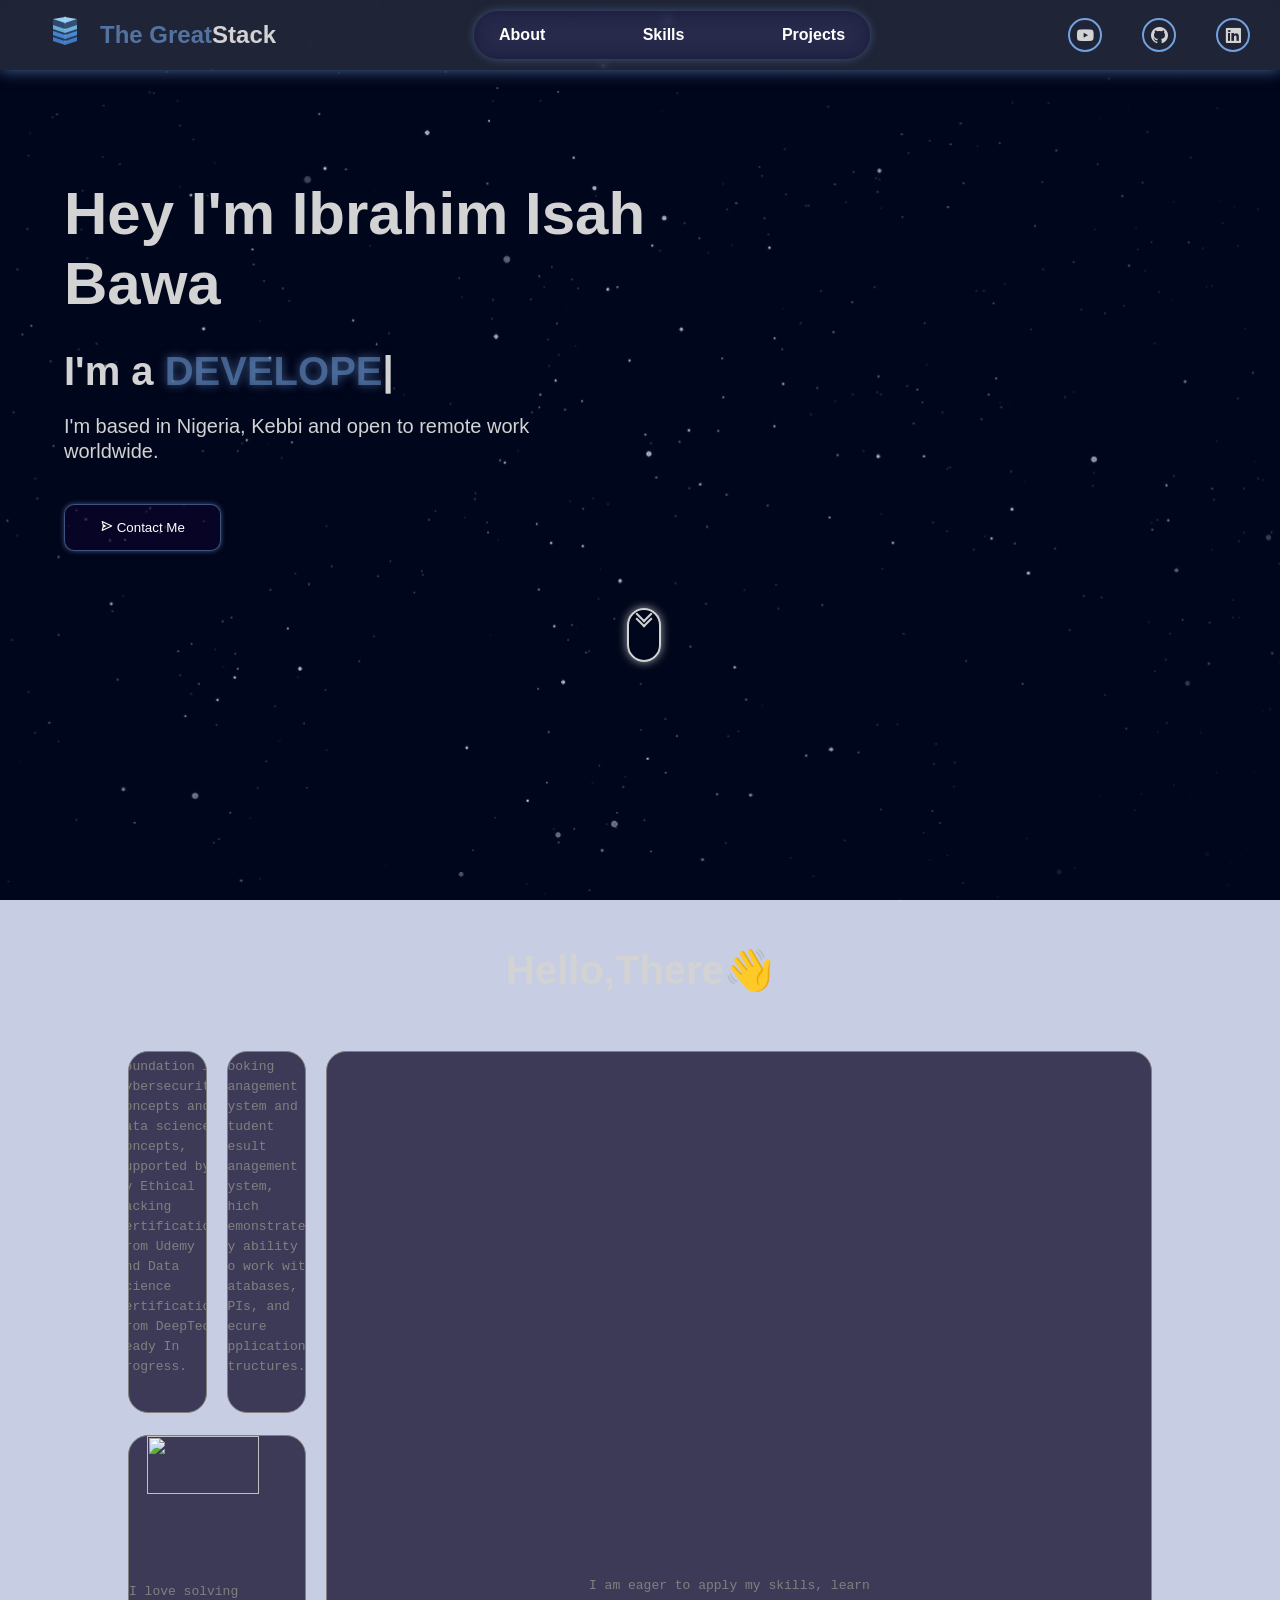
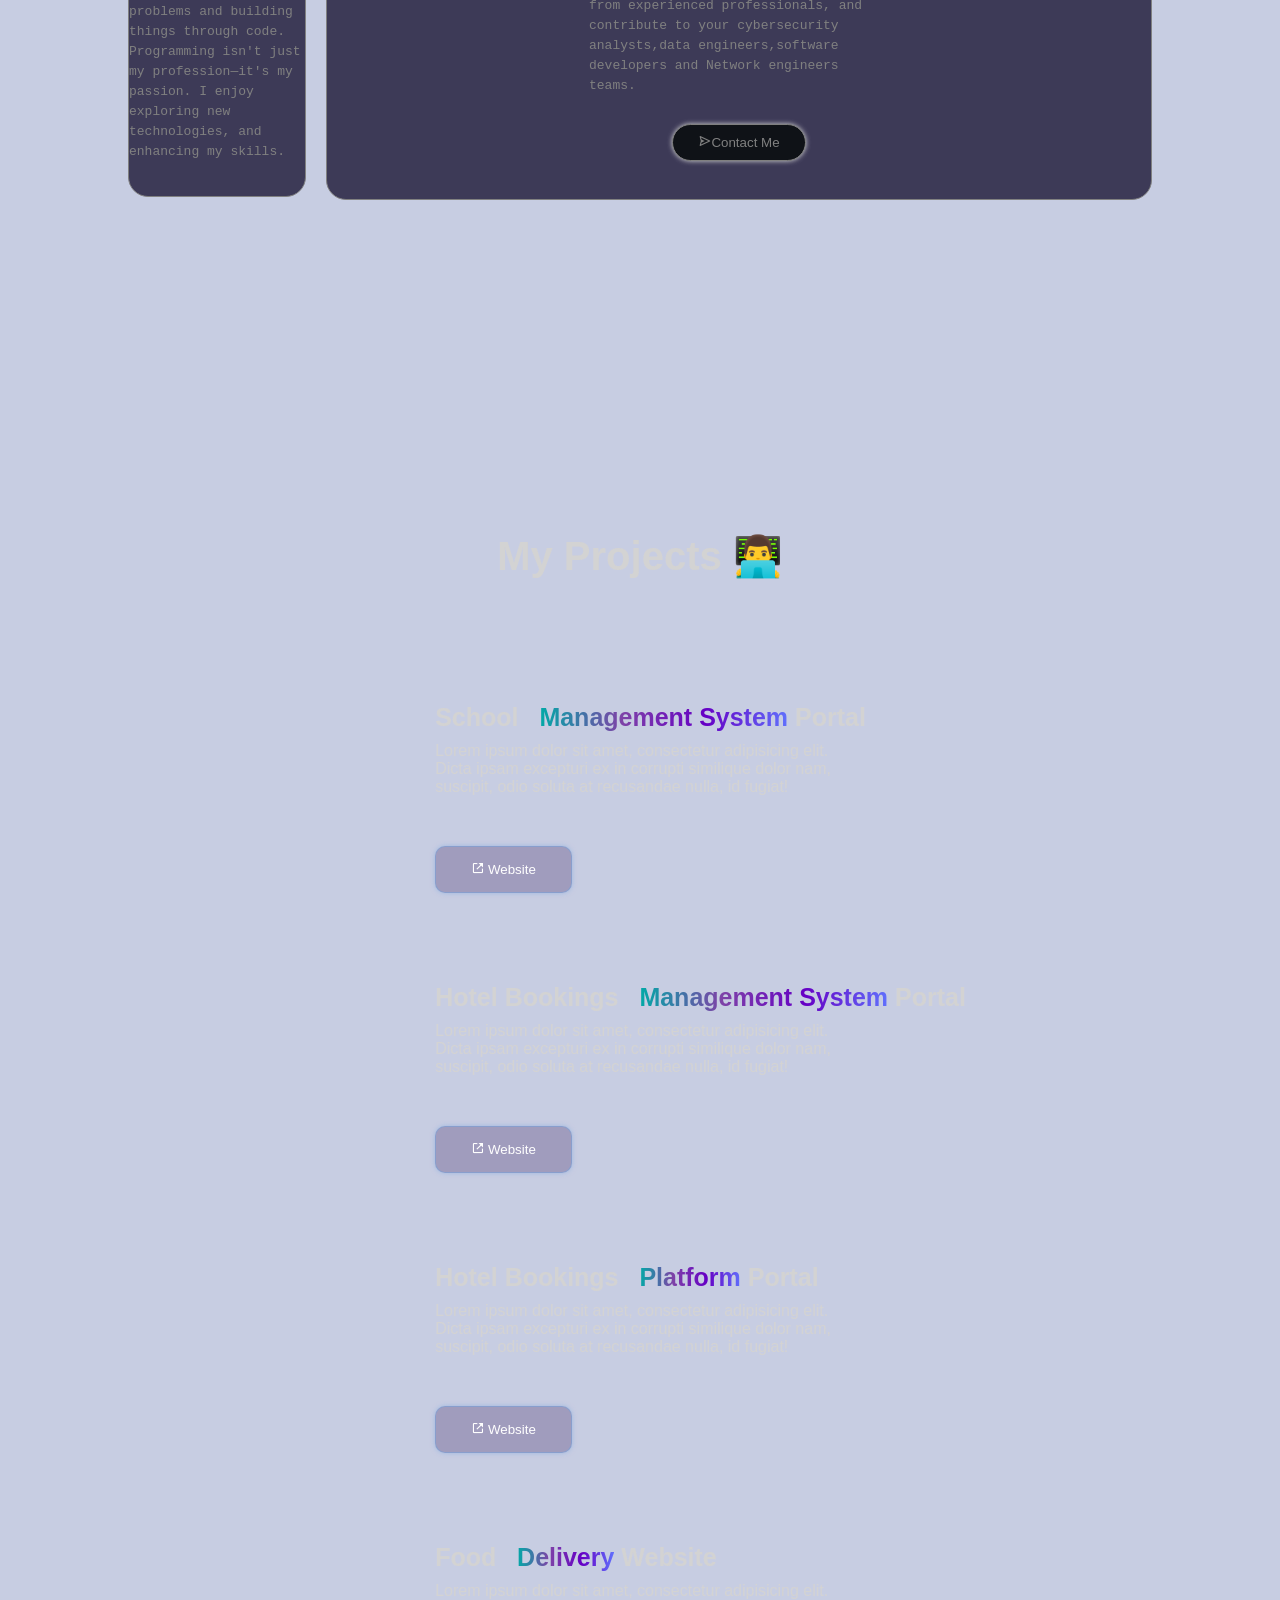
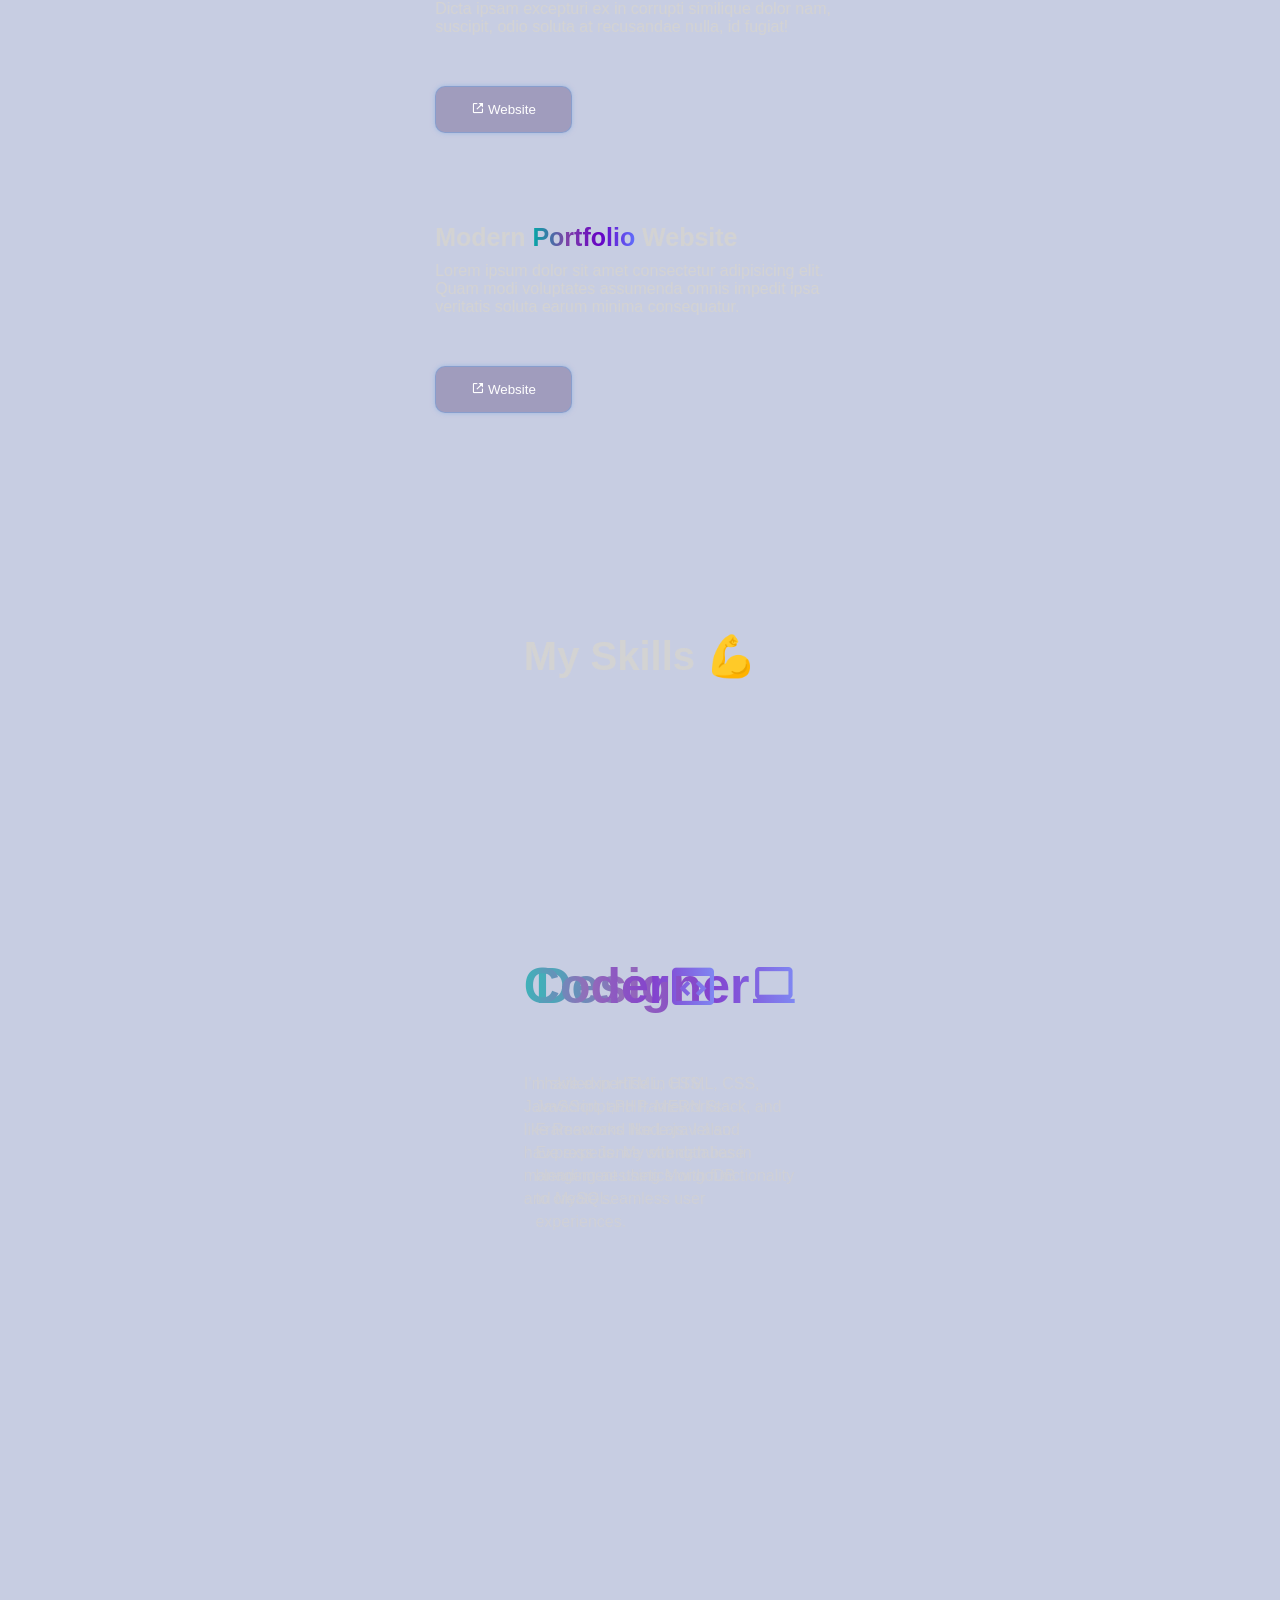
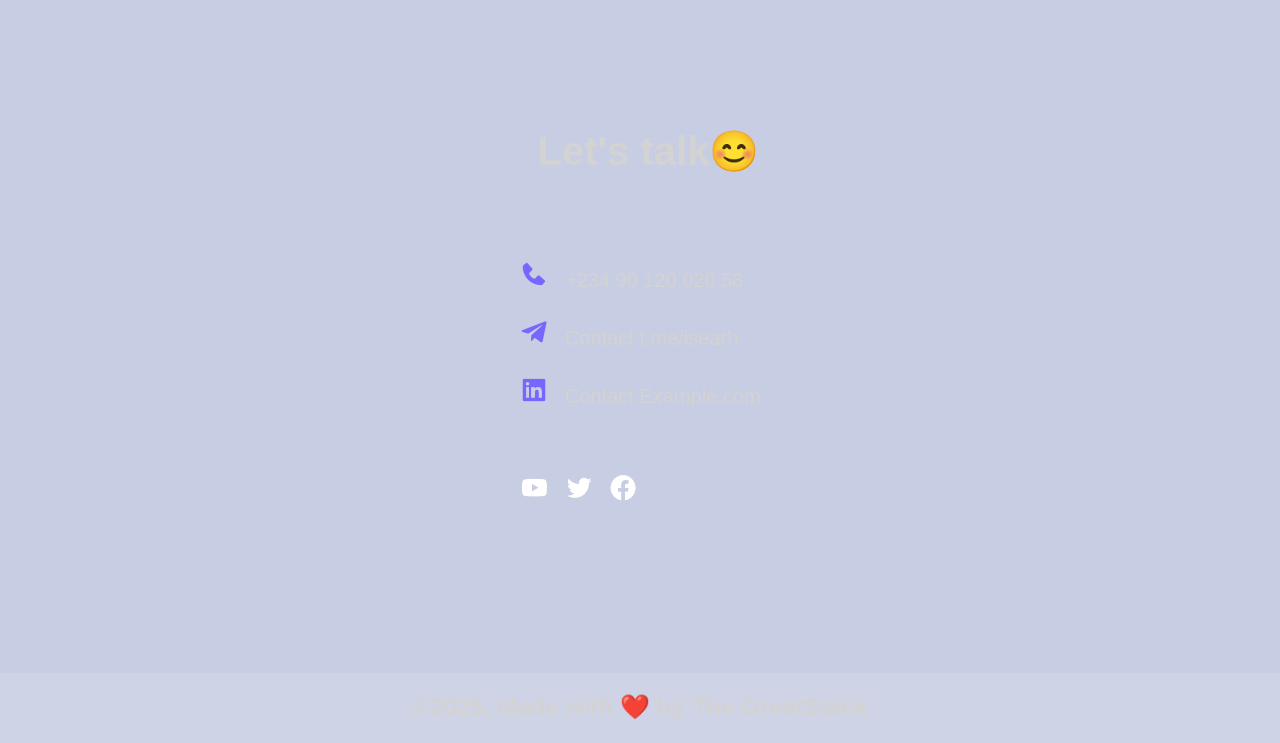
==== index.html @ 4056ad24 "latest 1" ====
<!DOCTYPE html>
<html lang="en">
  <head>
    <meta charset="UTF-8" />
    <meta name="viewport" content="width=device-width, initial-scale=1.0" />
    <link rel="icon" href="tech-stack-logo.svg" />
    <title>The Great Stack</title>
    <link rel="stylesheet" href="style.css" />
    <link
      href="https://unpkg.com/boxicons@2.1.4/css/boxicons.min.css"
      rel="stylesheet"
    />
    <link rel="stylesheet" href="https://unpkg.com/aos@next/dist/aos.css" />
  </head>
  <body>
    <div class="container">
      <img
        src="images/Screenshot 2025-11-25 235201.png"
        class="back-vid"
        alt=""
      />

      <header data-aos="fade-down" data-aos-duration="2000">
        <div class="left">
          <img src="tech-stack-logo.svg" alt="logo" />
          <h2><span style="color: #72a1dea2">The Great</span>Stack</h2>
        </div>

        <ul>
          <li><a href="#">About</a></li>
          <li><a href="#">Skills</a></li>
          <li><a href="#">Projects</a></li>
        </ul>

        <div class="box-icons">
          <p><i class="bx bxl-youtube"></i></p>
          <p><i class="bx bxl-github"></i></p>
          <p><i class="bx bxl-linkedin-square"></i></p>
        </div>

        <div class="menu-icon">
          <i class="bx bx-menu"></i>
        </div>
      </header>
      <div class="sidebar">
        <div class="close-icon">
          <i class="bx bx-x"></i>
        </div>

        <ul>
          <li><a href="#">Home</a></li>
          <li><a href="#">About</a></li>
          <li><a href="#">Skills</a></li>
          <li><a href="#">Projects</a></li>
        </ul>

        <div class="social-sidebar">
          <a><i class="bx bxl-youtube"></i></a>
          <a><i class="bx bxl-github"></i></a>
          <a><i class="bx bxl-linkedin-square"></i></a>
        </div>
      </div>

      <section class="hero">
        <div
          class="hero-info autoBlur"
          data-aos="fade-right"
          data-aos-duration="1000"
        >
          <h1
            data-aos="fade-right"
            data-aos-duration="1500"
            data-aos-delay="600"
          >
            Hey I'm <span>Ibrahim Isah Bawa</span>
          </h1>
          <div
            data-aos="fade-left"
            data-aos-duration="1500"
            data-aos-delay="800"
            class="typewriter"
          >
            I'm a <span class="typewriter-text"></span><label for="">|</label>
          </div>
          <p
            data-aos="flip-down"
            data-aos-duration="1500"
            data-aos-delay="1000"
          >
            I'm based in Nigeria, Kebbi and open to remote work worldwide.
          </p>
          <button onclick="whatsapp();">
            <i class="bx bx-send"></i> Contact Me
          </button>
        </div>

        <div class="scroll-down"></div>
      </section>

      <seaction class="info-section">
        <h1 class="section-title autoDisplay">Hello,There👋</h1>
        <div class="info-cards">
          <div class="card">
            <p>
              Am a 400-level Computer Science student at Federal University
              Birnin Kebbi.I have a solid foundation in cybersecurity concepts
              and Data science concepts, supported by my Ethical Hacking
              certification from Udemy and Data science certification from
              DeepTech Ready In progress.
            </p>
          </div>

          <div class="card">
            <p>
              I specialize in a variety of languages, frameworks, and tools that
              allow me to build robust and scalable applications such as a Hotel
              Booking Management System and a Student Result Management System,
              which demonstrate my ability to work with databases, APIs, and
              secure application structures.
            </p>
          </div>

          <div class="card">
            <p>
              I am eager to apply my skills, learn from experienced
              professionals, and contribute to your cybersecurity analysts,data
              engineers,software developers and Network engineers teams.
            </p>

            <video
              src="videos/hero-video.mp4"
              autoplay
              loop
              muted
              plays-inline
            ></video>

            <button><i class="bx bx-send"></i> Contact Me</button>
          </div>

          <div class="card">
            <p>
              I love solving problems and building things through code.
              Programming isn't just my profession—it's my passion. I enjoy
              exploring new technologies, and enhancing my skills.
            </p>

            <img src="images/grid4.png" alt="" />
          </div>
        </div>
      </seaction>

      <section class="my-project">
        <h1 class="section-title autoDisplay">My Projects 👨‍💻</h1>
        <div class="project-card">
          <div class="project-info fadein-left">
            <h1>
              School &nbsp;
              <span class="gradient">Management System</span> Portal
            </h1>
            <p>
              Lorem ipsum dolor sit amet, consectetur adipisicing elit. Dicta
              ipsam excepturi ex in corrupti similique dolor nam, suscipit, odio
              soluta at recusandae nulla, id fugiat!
            </p>
            <button>
              <i class="bx bx-link-external"></i
              ><a
                style="text-decoration: none; color: white"
                href="https://sarkimudiacademykamba.com.ng"
              >
                Website</a
              >
            </button>
          </div>
        </div>
        <div class="project-card">
          <div class="project-info fadein-left">
            <h1>
              Hotel Bookings &nbsp;
              <span class="gradient">Management System</span> Portal
            </h1>
            <p>
              Lorem ipsum dolor sit amet, consectetur adipisicing elit. Dicta
              ipsam excepturi ex in corrupti similique dolor nam, suscipit, odio
              soluta at recusandae nulla, id fugiat!
            </p>
            <button>
              <i class="bx bx-link-external"></i
              ><a
                style="text-decoration: none; color: white"
                href="https://itechue.github.io/hotel/"
              >
                Website</a
              >
            </button>
          </div>
        </div>
        <div class="project-card">
          <div class="project-info fadein-left">
            <h1>
              Hotel Bookings &nbsp;
              <span class="gradient">Platform</span> Portal
            </h1>
            <p>
              Lorem ipsum dolor sit amet, consectetur adipisicing elit. Dicta
              ipsam excepturi ex in corrupti similique dolor nam, suscipit, odio
              soluta at recusandae nulla, id fugiat!
            </p>
            <button>
              <i class="bx bx-link-external"></i
              ><a
                style="text-decoration: none; color: white"
                href="https://kambamotel.vercel.app"
              >
                Website</a
              >
            </button>
          </div>
        </div>
        <div class="project-card">
          <div class="project-info fadein-left">
            <h1>
              Food &nbsp;
              <span class="gradient">Delivery</span> Website
            </h1>
            <p>
              Lorem ipsum dolor sit amet, consectetur adipisicing elit. Dicta
              ipsam excepturi ex in corrupti similique dolor nam, suscipit, odio
              soluta at recusandae nulla, id fugiat!
            </p>
            <button><i class="bx bx-link-external"></i> Website</button>
          </div>
        </div>

        <div class="project-card">
          <div class="project-info fadein-left">
            <h1>Modern <span class="gradient">Portfolio</span> Website</h1>
            <p>
              Lorem ipsum dolor sit amet consectetur adipisicing elit. Quam modi
              voluptates assumenda omnis impedit ipsa veritatis soluta earum
              minima consequatur.
            </p>
            <button>
              <i class="bx bx-link-external"></i
              ><a
                style="text-decoration: none; color: white"
                href="https://thegreatstack.vercel.app"
              >
                Website</a
              >
            </button>
          </div>
        </div>
      </section>

      <section class="skills-section">
        <h1 class="section-title autoDisplay">My Skills 💪</h1>
        <div class="skills-box autoDisplay">
          <img class="skills-image" src="images/digital brain (2).png" alt="" />

          <div class="Designer">
            <h1 class="gradient">Designer <i class="bx bx-laptop"></i></h1>
            <p>
              I have expertise in HTML, CSS, JavaScript,PHP, MERN Stack, and
              Frameworks like Laravel and Express Js. My strength lies in
              blending aesthetics with functionality to create seamless user
              experiences.
            </p>
          </div>

          <div class="coder">
            <h1 class="gradient">Coder <i class="bx bx-code-block"></i></h1>
            <p>
              I’m skilled in HTML, CSS, JavaScript, and frameworks like React
              and Node.js. I also have experience with database management using
              MongoDB and MySQL.
            </p>
          </div>

          <div
            class="slider"
            reverse="true"
            style="--width: 100px; --height: 100px; --quantity: 9"
          >
            <div class="list">
              <div class="item" style="--position: 1">
                <img src="images/1.png" alt="" />
              </div>
              <div class="item" style="--position: 2">
                <img src="images/2.png" alt="" />
              </div>
              <div class="item" style="--position: 3">
                <img src="images/3.webp" alt="" />
              </div>
              <div class="item" style="--position: 4">
                <img src="images/4.webp" alt="" />
              </div>

              <div class="item" style="--position: 5">
                <img src="images/6.png" alt="" />
              </div>
              <div class="item" style="--position: 6">
                <img src="images/7.png" alt="" />
              </div>
              <div class="item" style="--position: 7">
                <img src="tech-stack-logo.svg" alt="" />
              </div>
            </div>
          </div>
        </div>
      </section>

      <section class="contact-section">
        <h1 class="section-title autoDisplay">Let's talk😊</h1>
        <div class="social-box autoBlur">
          <a href="#"><i class="bx bxs-phone"></i> +234 90 120 020 58</a>
          <a href="#"><i class="bx bxl-telegram"></i> Contact t.me/isearh</a>
          <a href="#"
            ><i class="bx bxl-linkedin-square"></i> Contact Example.com</a
          >
          <div class="social-icons">
            <a href="#"><i class="bx bxl-youtube"></i></a>
            <a href="#"><i class="bx bxl-twitter"></i></a>
            <a href="#"><i class="bx bxl-facebook-circle"></i></a>
          </div>
        </div>
      </section>

      <section class="footer">
        <h1>©️2025, Made with ❤️ by The GreatStack</h1>
      </section>
    </div>
    <script>
      function whatsapp() {
        var firstname = "";
        // var lastname = document.getElementById("lastname").value;
        // var email = document.getElementById("email").value;
        var subject = "";
        var message = "";
        // var firstname = document.getElementById("firstname").value;
        // var lastname = document.getElementById("lastname").value;
        // var email = document.getElementById("email").value;
        // var subject = document.getElementById("subject").value;
        // var message = document.getElementById("message").value;

        var url =
          "https://api.whatsapp.com/send?phone=2349012002058&text=My%20Name%20is:%20";

        url += encodeURIComponent(firstname + "\n");
        // url+=encodeURI('\n');
        // url += encodeURIComponent("Lastname:" + lastname + "\n");

        // url += encodeURIComponent("Email:" + email + "\n");

        url += encodeURIComponent("Subject:" + subject + "\n");

        url += encodeURIComponent("Message:" + message + "\n");

        window.open(url, "_blank");
      }
    </script>
    <script src="script.js"></script>
    <script src="app.js"></script>
    <script src="https://unpkg.com/aos@next/dist/aos.js"></script>
    <script>
      AOS.init();
    </script>
  </body>
</html>
---- style.css ----
body{
    margin: 0;
    padding: 0;
    font-family: Arial, Helvetica, sans-serif;
    color: lightgray;
}
.typewriter{
    font-size: clamp(1rem, 1rem + 5vw, 2.5rem);
    font-weight: 700;
    margin: 10px 0;
}
.image{
    width: 500px;
    height: 80vh;
    border-radius: 100%;
    overflow: hidden;
    box-shadow: 0 0 50px #72a1de81;
    z-index: -1;
    margin-top: 15px;
}
.image img{
    width: 100%;
    height: 100%;
}


.typewriter span{
    color: #72a1de81;
    text-shadow: 0 0  10px #72a1de81;
}
html{
    scroll-behavior: smooth;
}

.container{
    position: relative;
    width: 100%;
    height: 100%;
    display: flex;
    flex-direction: column;
    align-items: center;
    gap: 100px;
    background-color: #001f7c38;
}


.back-vid{
    position: fixed;
    right: 0;
    bottom: 0;
    z-index: -1;
    mix-blend-mode:overlay;
}


header{
    display: flex;
    position: absolute;
    top: 0;
    right: 0;
    left: 0;
    align-items: center;
    justify-content: space-between;
    padding: 0 30px;
    height: 70px;
    background-color: rgba(255, 255, 255, 0.121);
    backdrop-filter: blur(5px);
    box-shadow: 0 0 15px #72a1dea2;
    z-index: 9999;
}

.left{
    display: flex;
    align-items: center;
}

.left img{
    width: 40px;
    margin: 0 15px;
}


header ul{
    display: flex;
    justify-content: space-between;
    width: 30%;
    padding: 15px 15px;
    border-radius: 50px;
    background-color: rgba(0, 0, 69, 0.326);
    backdrop-filter: blur(10px);
    box-shadow: 0 0 10px #72a1de63;
}

header ul li{
    list-style: none;
}

header ul a{
    text-decoration: none;
    color: white;
    font-weight: 700;
    transition: 0.3s;
    margin: 0 10px;
}

header ul a:hover{
    text-shadow: 0 0 15px black;
}

.box-icons{
    display: flex;
    gap: 40px;
}

.box-icons p{
    display: flex;
    align-items: center;
    justify-content: center;
    font-size: 20px;
    width: 30px;
    height: 30px;
    border: 2px solid #72a1de;
    border-radius: 50%;
    cursor: pointer;
    transition: 0.5s;
}

.box-icons p:hover{
    background-color: #72a1de;
    color: black;
    box-shadow: 0 0 15px #72a1de;
}

.blackhole-box{
    position: absolute;
    top: 0;
    width: 100%;
    display: flex;
    justify-content: center;
    z-index: -1;
    mix-blend-mode: lighten;
  }
  


.hero{
    position: relative;
    display: flex;
    width: 100%;
    height: 80vh;
    align-items: center;
    justify-content: space-between;
}

.hero-info{
    position: absolute;
    left: 5%;
}

.hero-info .hero-info-title{
    color: #72a1de;
    padding: 8px 5px;
    border-radius: 50px;
    border: 1px solid #72a1de94;
    width: 240px;
    background-color: #2200493d;
    box-shadow: 0 0 5px #72a1de84;
}

.hero-info h1{
    font-size: 60px;
    max-width: 600px;
    font-weight: 700;
    line-height: 70px;
    margin-top: 10px;
    margin-bottom: 30px;
}

.hero-info p{
    max-width: 550px;
    line-height: 25px;
    margin-bottom: 40px;
    font-size: 20px;
}

.hero-info button{
    color: white;
    padding: 15px 35px;
    border-radius: 10px;
    border: 1px solid #72a1de81;
    background-color: #2200493d;
    box-shadow: 0 0 5px #72a1de81;
    cursor: pointer;
    transition: 0.3s;
}

.hero-info button:hover{
    box-shadow: 0 0 15px #72a1de81;
}

/* Gradient Animation */
.gradient{
    background: linear-gradient(to right,#00aaa7, #7e42a7, #6600c5, #6070fd,#2a46ff, #0099ff, #008ead);
    background-size: 200%;
    background-clip: text;
    -webkit-background-clip: text;
    -webkit-text-fill-color: transparent;
    animation: animate-gradient 2.5s linear infinite;
}
@keyframes animate-gradient {
    to{
        background-position: 200%;
    }
}

.skills-video-box{
    position: absolute;
    right: 3%;
}

.skills-video{
    height: 900px;
    mix-blend-mode:lighten;
}


.scroll-down {
    height: 50px;
    width: 30px;
    border: 2px solid lightgray;
    position: absolute;
    left: 49%;
    bottom: 8%;
    border-radius: 50px;
    cursor: pointer;
    box-shadow: 0 0 10px rgba(255, 255, 255, 0.626);
  }
  .scroll-down::before,
  .scroll-down::after {
    content: "";
    position: absolute;
    top: 20%;
    left: 50%;
    height: 10px;
    width: 10px;
    transform: translate(-50%, -100%) rotate(45deg);
    border: 2px solid lightgray;
    border-top: transparent;
    border-left: transparent;
    animation: scroll-down 2s ease-in-out infinite;
  }
  .scroll-down::before {
    top: 30%;
    animation-delay: 0.5s;
    /* animation: scroll-down 1s ease-in-out infinite; */
  }
  
  @keyframes scroll-down {
    0% {
      /* top:20%; */
      opacity: 0;
    }
    30% {
      opacity: 1;
    }
    60% {
      opacity: 1;
    }
    100% {
      top: 90%;
      opacity: 0;
    }
  }




.info-section{
    display: flex;
    align-items: center;
    flex-direction: column;
    width: 80%;
    margin-top: 100px;
}

.section-title{
    font-size: 40px;
    font-weight: 700;
}

.info-cards{
    display: grid;
    grid-template-columns: auto auto auto;
    gap: 20px;
    width: 100%;
    height: 100%;
    margin-top: 30px;
}

.card{
    display: flex;
    align-items:flex-start;
    justify-content: center;
    position: relative;
    width: auto;
    height: 40vh;
    overflow: hidden;
    border: 1px solid gray;
    background-color: #080020b7;
    border-radius: 20px;
    transition: 0.5s;
}

.card h1{
    position: absolute;
    margin: 0;
    bottom: 40%;
    left: 5%;
    font-size: 25px;
    z-index: 1;
    color: lightgray;
}

.card p{
    position: absolute;
    bottom: 6%;
    
    z-index: 1;
    font-family:monospace;
    max-width: 300px;
    color: gray;
    font-size: 13px;
    line-height: 20px;
}

.card img{
    width: 80%;
    height: 40%;
    object-fit: cover;
}

.card video{
    margin-top: 10%;
    width: 70%;
    height: 50%;
    object-fit: cover;
    mix-blend-mode: lighten;
}

.card button{
    position: absolute;
    bottom: 5%;
    display: flex;
    align-self: center;
    padding: 10px 25px;
    border: 1px solid gray;
    background-color: #0f1217;
    color: gray;
    border-radius: 20px;
    box-shadow: 0 0 5px lightgray;
    cursor: pointer;
    transition: 0.3s;
}

.card button:hover{
    box-shadow: 0 0 15px lightgray;
    opacity: 0.7;
}

.card:hover{
    box-shadow: 0 0 15px rgb(211, 211, 211);
}

.card:nth-child(3){
    grid-row: span 2;
    height: 83vh;
}

.card:nth-child(3) p{
    bottom: 12%;
}

.card:nth-child(3) h1{
    bottom: 21%;
}

.card:nth-child(4){
    grid-column: span 2;
}



.card:nth-child(4) p{
    max-width: 650px;
}

.card:nth-child(4) h1{
    bottom: 35%;
}



.my-project{
    display: flex;
    flex-direction: column;
    gap: 10%;
    align-items: center;
    position: relative;
    width: 80%;
    height: 100vh;
    margin-top: 200px;
    margin-bottom: 700px;
}

.project-card {
    display: flex;
    width: 100%;
    height: 40%;
    align-items: center;
    gap: 10%;
    justify-content: center;
}

.project-vidbox{
    display: flex;
    align-items: center;
    justify-content: center;
    width: 50%;
    mix-blend-mode:exclusion;
    position: relative;
    cursor: pointer;
    transition: 0.5s;
    min-width: 400px;

}

.project-vidbox video{
    object-fit: cover;
    width: 100%;
    box-shadow: 0 0 10px lightgray;
    border-radius: 20px;
    transition: 0.5s;
}

.project-card video:hover{
    box-shadow: 0 0 25px rgb(255, 255, 255);
}

.project-info{
    display: flex;
    flex-direction: column;
    align-items: start;
    justify-content: center;
    width: 50%;
    padding-left: 10%;
}

.project-info h1{
    width: 90%;
    font-size: 25px;
    font-weight: bold;
    text-wrap: nowrap;
    margin-top: 0;
    margin-bottom: 10px;
    max-width: 450px;
}

.project-info p{
    width: 90%;
    max-width: 400px;
    min-width: 300px;
    margin-bottom: 50px;
    margin-top: 0;
}

.project-info button{
    color: white;
    padding: 15px 35px;
    border-radius: 10px;
    border: 1px solid #72a1de81;
    background-color: #2200493d;
    box-shadow: 0 0 5px #72a1de81;
    cursor: pointer;
    transition: 0.3s;
}

.project-info button:hover{
    opacity: 0.8;
    box-shadow: 0 0 15px #72a1de81;
}

.project-vidbox .hover-sign{
    position: absolute;
    display: flex;
    align-items: center;
    justify-content: center;
    width: 30%;
    height: 100px;
}

.hover-sign::before,
.hover-sign::after {
    content: "👆";
    text-align: center;
    position: absolute;
    font-size: 50px;
    top: 20%;
    left: 40%;
    border-radius: 40px;
    animation: hover-animation 4s ease-in-out infinite;

}

.hover-sign.active{
    display: none;
}

@keyframes hover-animation {
  0% {
    /* top:20%; */
    box-shadow: 0 0 5px rgb(255, 255, 255);
    transform: translate(100%, 50%) rotate(30deg);
  }

  100% {
    box-shadow: 0 0 5px rgb(255, 255, 255);
    transform: translateX(80%, 80%) rotate(20deg);
  }
}




/* Skills section */
.skills-section{
    display: flex;
    flex-direction: column;
    align-items: center;
    position: relative;
}

.skills-box{
    width: 100%;
    height: 90vh;
    position: relative;
    display: flex;
    align-items: start;
    justify-content: center;
    mix-blend-mode:lighten;
    opacity: 0.7;
}

.skills-image{
    width: 70%;
    mix-blend-mode:difference;
}

.Designer{
    position: absolute;
    display: flex;
    flex-direction: column;
    align-items: start;
    top: 25%;
    left: 5%;
    max-width: 300px;
}

.Designer h1{
    font-size: 50px;
    display: flex;
    align-items: center;
}

.Designer p{
    line-height: 23px;
}


.coder{
    position: absolute;
    display: flex;
    flex-direction: column;
    align-items: start;
    top: 25%;
    right: 5%;
    max-width: 300px;
}

.coder h1{
    font-size: 50px;
    display: flex;
    align-items: center;
}

.coder p{
    line-height: 23px;
}



.coder-text{

    font-size: 50px;
}

/* SLIDER  */

.slider{
    position: absolute;
    bottom: 5%;
    right: 20%;
    width: 60%;
    height: var(--height);
    overflow: hidden;
    mask-image: linear-gradient(
        to right,
        transparent,
        #000 10% 90%,
        transparent
    );
    mix-blend-mode:difference;
    opacity: 0.7;
}
.slider .list{
    display: flex;
    width: 100%;
    min-width: calc(var(--width) * var(--quantity));
    position: relative;
}
.slider .list .item{
    width: var(--width);
    height: var(--height);
    position: absolute;
    left: 100%;
    animation: autoRun 10s linear infinite;
    transition: filter 0.5s;
    animation-delay: calc( (10s / var(--quantity)) * (var(--position) - 1) - 10s)!important;
}
.slider .list .item img{
    width: 100%;
}
@keyframes autoRun{
    from{
        left: 100%;
    }to{
        left: calc(var(--width) * -1);
    }
}
.slider:hover .item{
    animation-play-state: paused!important;
    filter: grayscale(1);
}
.slider .item:hover{
    filter: grayscale(0);
}


  /* CONTACT SECTION */
.contact-section{
    width: 80%;
    height: 80vh;
    display: flex;
    justify-content: center;
    gap: 10%;
    align-items: center;
    position: relative;
}

.contact-section h1{
    position: absolute;
    top: 10%;
    left: 40%;
}

.social-box {
    display: flex;
    flex-direction:column;
    gap: 25px;
}

.social-box a{
    color: lightgray;
    text-decoration: none;
    font-size: 20px;
    text-wrap: nowrap;
}

.social-box i{
    color: #7668ff;
    font-size: 30px;
    margin-right: 10px;
}

.social-icons a i{
    color: white;
    margin-top: 40px;
}

.contact-box p{
    max-width: 400px;
    margin-top: 30px;
    margin-bottom: 5px;
} 

.contact-box input{
    padding: 7.5px 30px;
    background-color: lightgray;
    width: 80%;
    height: 25px;
    border: none;
    outline : none;
    border-top-right-radius: 10px;
    border-bottom-right-radius: 10px;
}

.contact-box button{
    margin-top: 30px;
    color: white;
    padding: 15px 35px;
    border-radius: 10px;
    border: 1px solid #72a1de81;
    background-color: #2200493d;
    box-shadow: 0 0 5px #72a1de81;
    cursor: pointer;
    transition: 0.3s;
}

.contact-box button:hover{
    opacity: 0.8;
    box-shadow: 0 0 15px #72a1de81;
}

.footer{
    display: flex;
    justify-content: center;
    position: absolute;
    bottom: 0;
    right: 0;
    left: 0;
    height: 70px;
    background-color: rgba(255, 255, 255, 0.121);
    z-index: 999;
    padding: 0 3rem;
    gap: 6px;
}


/* BLUR EFFECT ANIMAION */

.autoBlur{
    animation: autoBlurAnimation linear both;
    animation-timeline: view();

}
@keyframes autoBlurAnimation{
    0%{
        filter: blur(40px);
    }
    35%,65%{
        filter: blur(0);
        opacity: 1;
    }
    100%{
        filter: blur(40px);
        opacity: 0;
    }
}


/* AUTO DISPLAY ANIMAION */
.autoDisplay{
    animation: autoDisplayAnimation both;
    animation-timeline: view();

}

@keyframes autoDisplayAnimation{
    from{
        filter: blur(10px);
        transform: translateY(-200px) scale(0);
    } 50%{
        opacity: 1;
        filter: blur(0px);
        transform: translateX(0) scale(1);
    }
}


/* FADEIN_LEFT */

.fadein-left{
    animation: fadeInLeftAnimation both;
    animation-timeline: view();
}

@keyframes fadeInLeftAnimation{
    0%{
        opacity: 0;
        transform: translateX(-500px) scale(0.2);
        filter: blur(10px);
    } 35%,65%{
        opacity: 1;
        transform: translateX(0) scale(1);
        filter: blur(0px);
    }100%{
        filter: blur(10px);
    }
}

/* Sidebar */

.menu-icon{
    font-size: 35px;
    cursor: pointer;
    display: none;
}

.menu-icon{
    z-index: 10000;
    position: relative;
}


.sidebar{
    position: fixed;
    right: 0;
    top: 0;
    bottom: 70%;
    width: 0%;
    background-color: #000000b8;
    z-index: 999;
    box-shadow: 0 0 25px rgba(255, 255, 255, 0.479);
    backdrop-filter: blur(10px);
    opacity: 0;
    border-bottom-left-radius: 100%;
    
}

.close-icon{
    font-size: 50px;
    color: lightgray;
    padding-left: 10px;
    cursor: pointer;
}

.sidebar ul{
    padding-left: 20px;
}

.sidebar ul li{
    list-style: none;
    margin-bottom: 30px;
}

.sidebar ul li a{
    text-decoration: none;
    color: lightgray;
    font-size: 30px;
    font-weight: 900;
    text-shadow:0 0 15px #4c4c4c;
}

.social-sidebar{
    padding-left: 20px;
    margin-top: 60px;
    text-wrap: nowrap;
}

.social-sidebar a{
    font-size: 35px;
    padding: 5px 5px;
    cursor: pointer;
    transition: 0.5s;
}

/* Sidebar Open ANimation */
.sidebar.open-sidebar{
    animation: openSideBarAnimation 1.5s forwards;
}

@keyframes openSideBarAnimation {
    to{
        width: 80%;
        opacity: 1;
        bottom: 0;
        border-radius: 0;
    }
}

/* Sidebar close ANimation */

.sidebar.close-sidebar{
    animation: closeSideBarAnimation 1.5s forwards;
}

@keyframes closeSideBarAnimation {
    from{
        width: 80%;
        opacity: 1;
        bottom: 0;
        border-radius: 0;
    }
    to{
        width: 0;
        opacity: 0;
        bottom: 70%;
        border-bottom-left-radius: 50%;
    }
}






@media (max-aspect-ratio: 16/9){
    .back-vid{
        width: auto;
        height: 100%;
    }
}

@media (min-aspect-ratio: 16/9){
    .back-vid{
        width: 100%;
        height: auto;
    }
}


@media screen and (max-width: 1200px){
   

    .hero-info h1{
        
        font-size: 40px;
        max-width: 400px;
        line-height: 40px;
    }

    .hero-info P{
        max-width: 300px;
    }

    .skills-video-box{
        right: 0%;
    }

    .skills-video-box video{
        height: 500px;
    }

    .info-cards{
        grid-template-columns: auto;
    }

    .card:nth-child(3){
        grid-column: span 2;
        height: 70vh;
    }

    .info-cards .card h1{
        font-size: 20px;
    }

    .info-cards .card:nth-child(3) h1{
        bottom: 25%;
    }

    .card video{
        height: 60%;

        margin-top: 5%;
    }

    .my-project{
        margin-bottom: 200px;
        scale: 0.8;
    }

    .contact-section .section-title {
        left: 30%;
    }
}

@media screen and (max-width: 700px){
    header {
        position: fixed;
        height: 50px;
    }

    header ul{
        display: none;
    }

    header .box-icons{
        display: none;
    }

    .menu-icon{
        display: inline;
    }

   

    .autoBlur{
        animation: none;
    }
    
    .hero{
        flex-direction: column;
        top:0;
        bottom: 0;
        left: 0;
        right:0;
        
    }
    .hero-info{
        bottom: 5%;
    }

    .scroll-down{
        bottom: 5%;
    }

    .hero .skills-video-box{
        position: static;
        height: 200px;
        margin-top: 50px;
        width: 100%;
        display: flex;
        justify-content: center;
        z-index: 0;
    }



    .info-cards{
        grid-template-columns: auto;
    }

    .card:nth-child(3){
        grid-column: span 2;
        height: 70vh;
    }

    .card video{
        width: 100%;
    }
    
    .container{
        height: 100%;
    }

    .project-vidbox video{
        width: 250px;
        margin-left: -100px;
    }

    .project-info{
        overflow: hidden;
        padding-left: 0;
        margin-left: -50px;
    }

    .project-info h1{
        font-size: 20px;
        max-width: 200px;
        text-wrap: wrap;
    }

    .project-info p{
        font-size: 10px;
        text-wrap: wrap;
        max-width: 200px;
        min-width: 0;
    }

    .project-info button{
        padding: 5px 10px;
    }

    .my-project{
        margin-bottom: 600px;
    }

    .project-card{
        flex-direction: column;
        margin-left: 25%;
        gap: 30px;
    }
    
    /* .project-vidbox{
        min-width: 200px;
    } */

    .project-info{
        width: 85%;
    }

    .project-info h1{
        text-wrap: nowrap;
    }

    .project-info p{
        max-width: 300px;
    }

    .Designer{
        top: 15%;
        left: 18%;
    }

    .Designer h1{
        margin-bottom: 0;
        margin-top: 70px;
    }

    .coder{
        top: 50%;
        left: 18%;
    }

    .coder h1{
        margin-bottom: 0;
    }

    .slider .list .item img{
        width: 70%;
    }

    .contact-section{
        flex-direction: column;
        margin-top: 50px;
        margin-bottom: 10px;
    }

    .footer{
        font-size: 10px;
    }

    .social-box{
        margin-left: -90px;
    }
}


@media screen and (max-width: 980px) {

   
    .image{
        width: 70%;
        height: 60%;
    }

    .blackhole-box {
        overflow: hidden;
    }

    .blackhole-box video {
        width: 140%;
        margin-top: -27%;

    }

    .left {
        scale: 0.9;
        margin-left: -30px;
    }

    .left h2 {
        font-size: 20px;
    }

    .hero {
        scale: 0.9;
    }

    .hero-info{
        bottom: 15%;
    }

    .hero-info h1{
        font-size: 35px;
    }

    .scroll-down{
        bottom: 15%;
        left: 60%;
    }

    .section-title {
        font-size: 25px;
    }

    .info-cards{
        display: flex;
        flex-direction: column;
    }

    .card {
        min-height: 20rem;
    }

    .card h1{
        bottom: 30%;
        font-size: 5px;
    }

    .project-card {
        height: 50%;
    }

    .project-info p{
        margin-bottom: 15px;
    }

    .project-info{
        margin-left: -80px;
    }

    .skills-box{
        height: 120vh;
        margin-right: 30px;
    }

    .slider{
        bottom: 0%;
    }

    .contact-section{
        scale: 0.9;
        height: 120vh;
    }

    .contact-section .section-title {
        top: 30px;
        left: 25%;
    }

    .footer{
        padding: 15px;
    }

    .footer h1{
        display: flex;
        font-size: small;
    }

    .footer .box-icons{
        gap: 10px;
    }


}
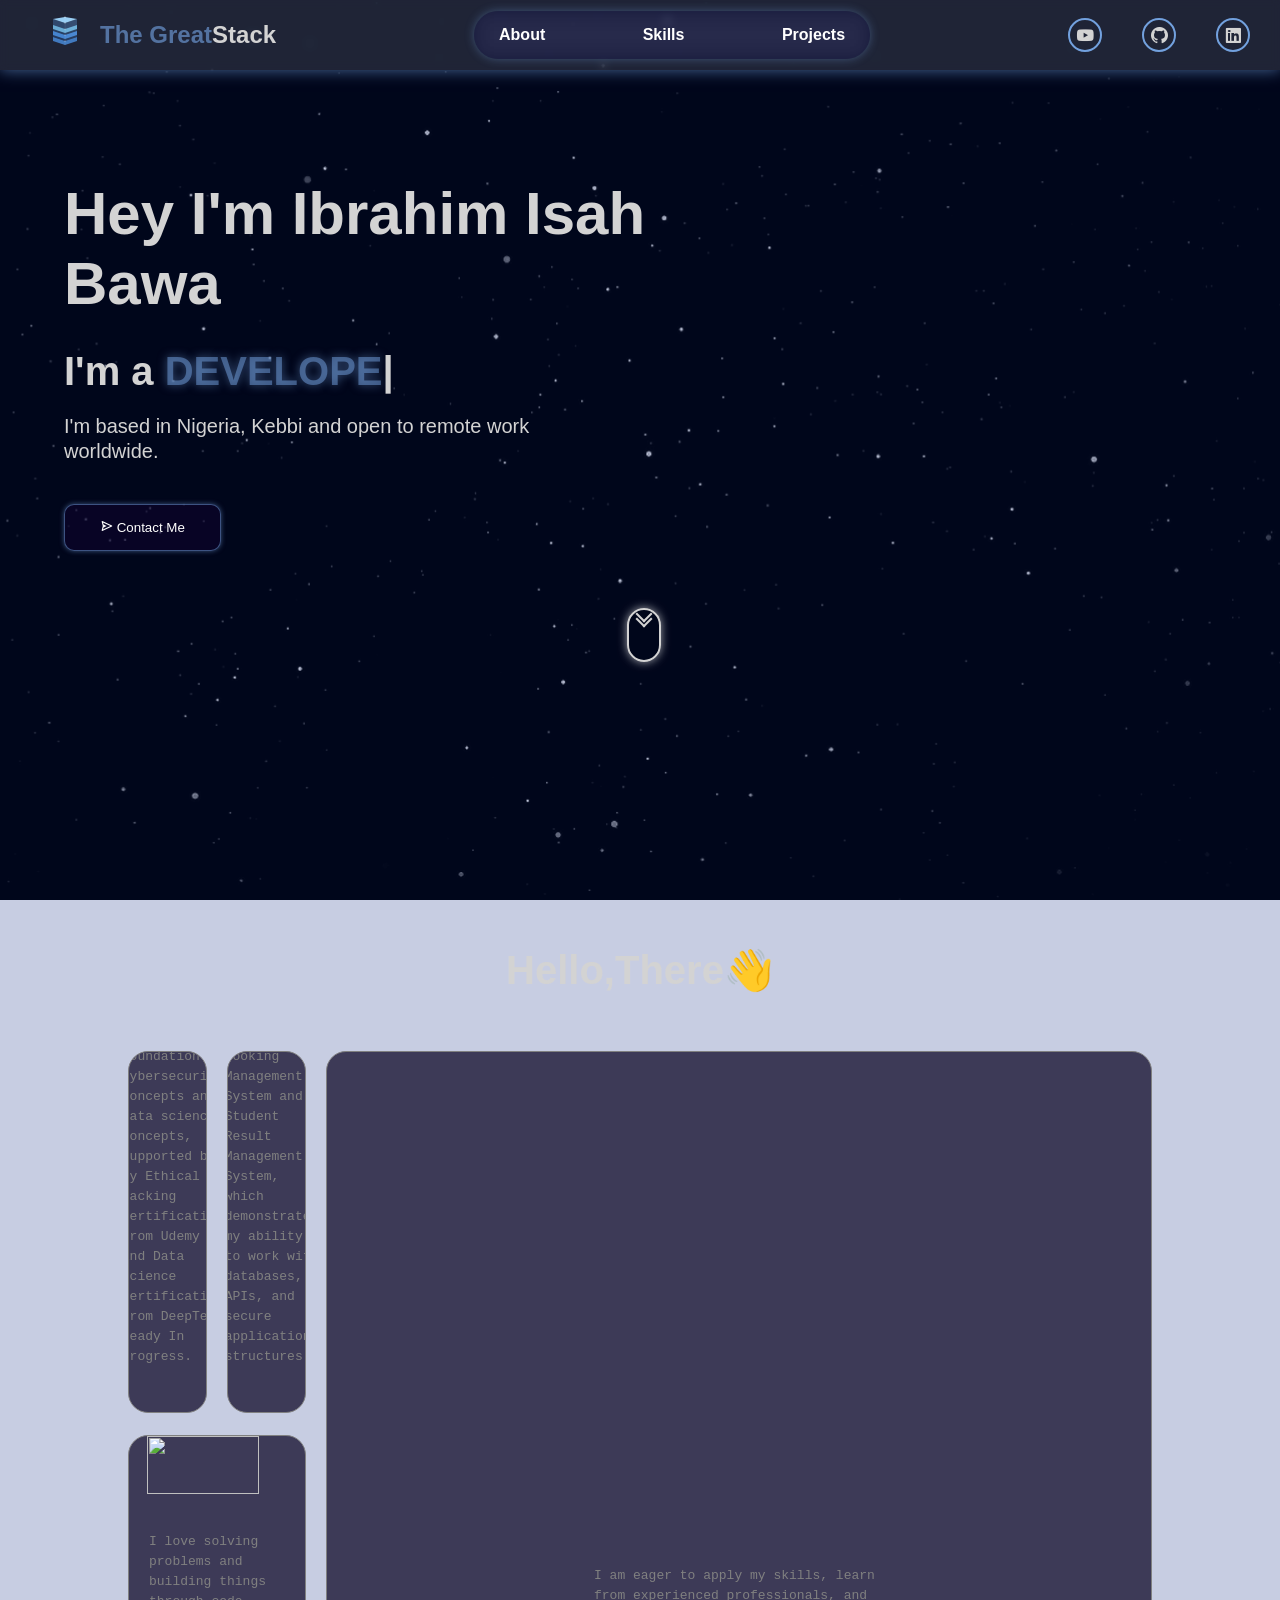
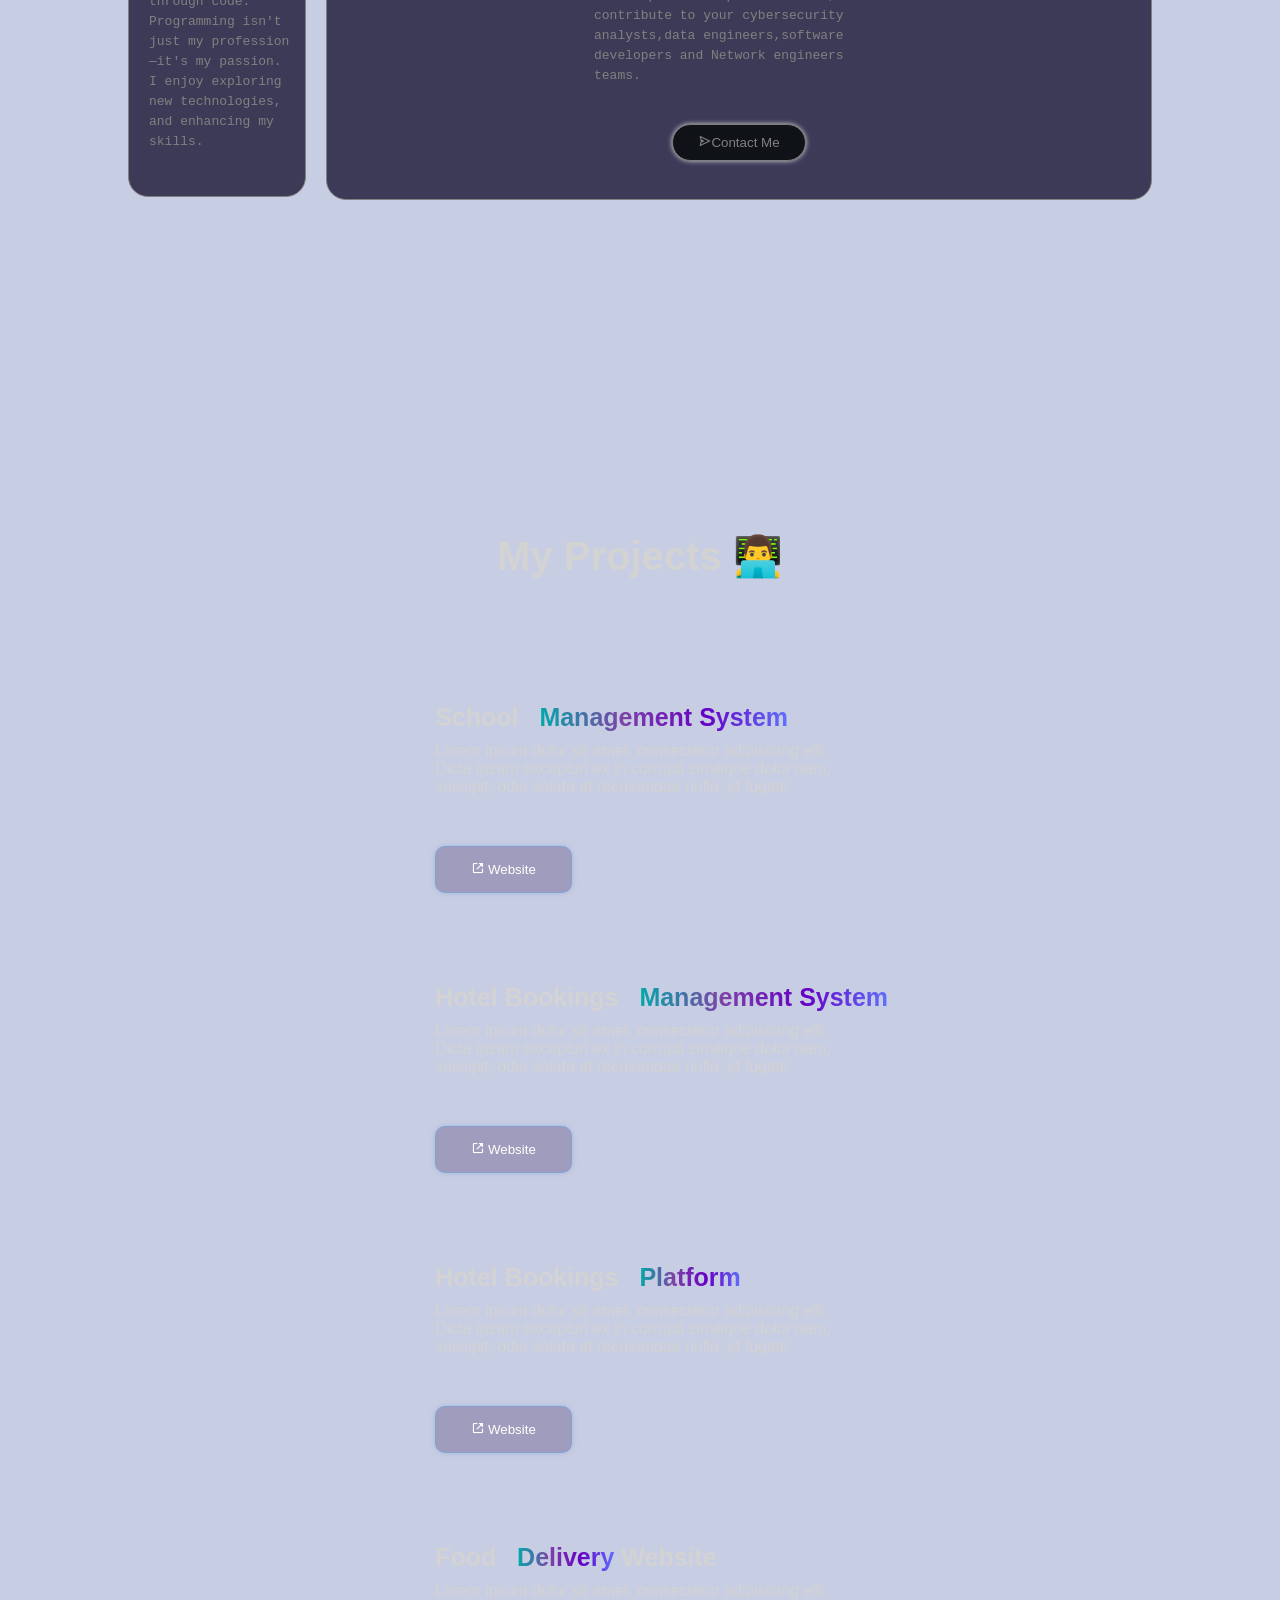
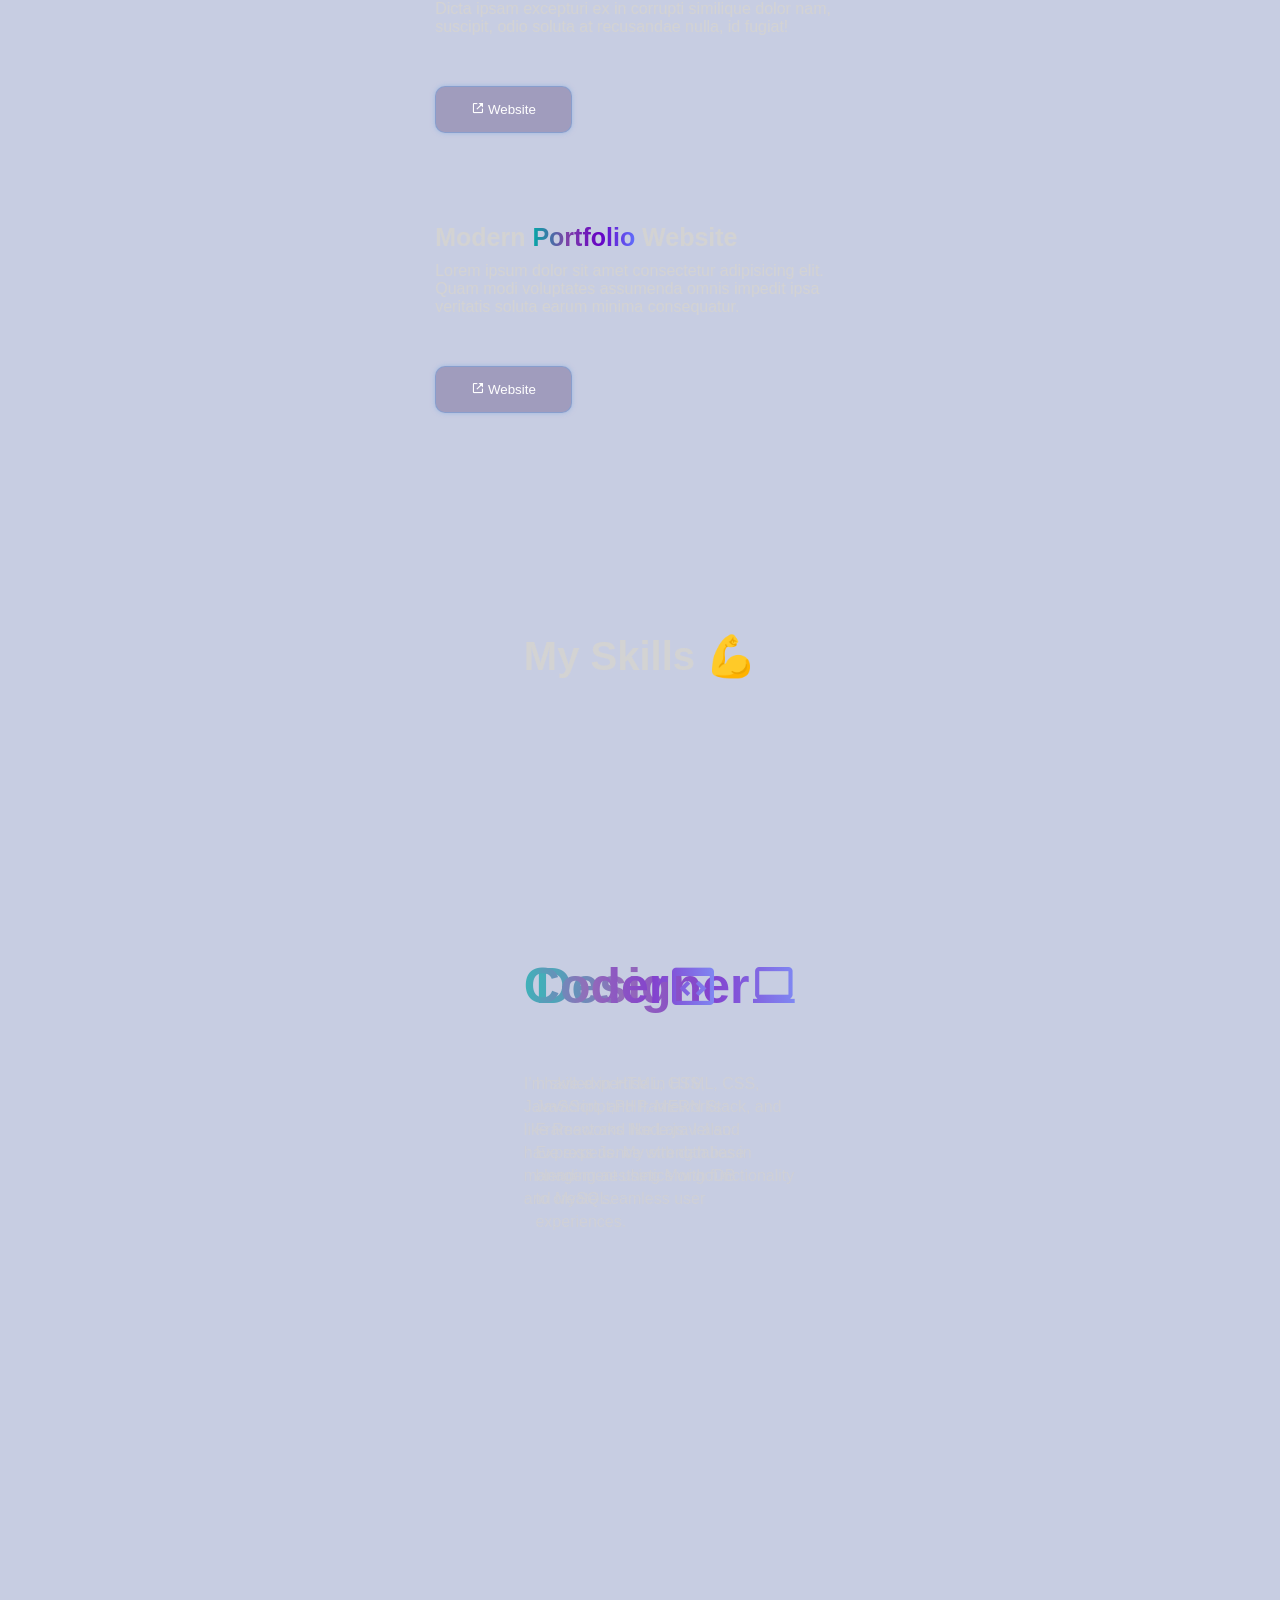
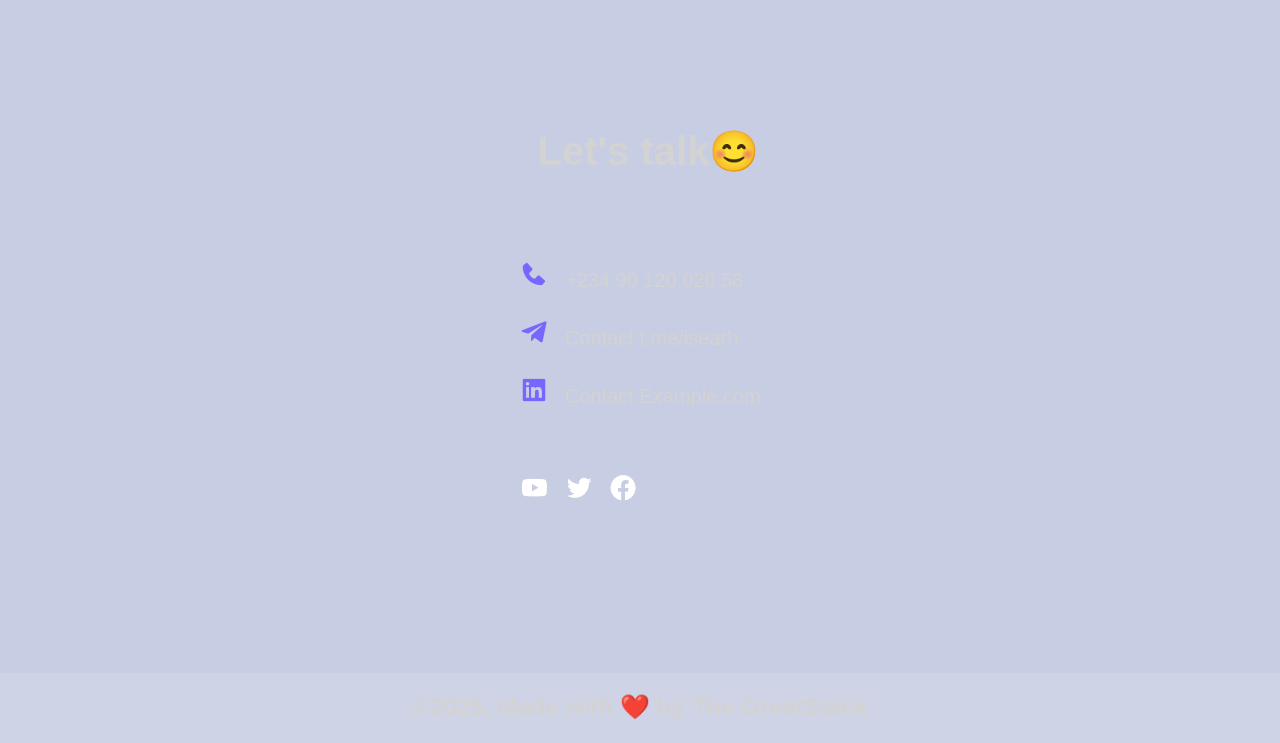
==== commit 2a9147aa: "latest21" ====
--- a/index.html
+++ b/index.html
@@ -135,7 +135,9 @@
               plays-inline
             ></video>
 
-            <button><i class="bx bx-send"></i> Contact Me</button>
+            <button onclick="whatsapp()">
+              <i class="bx bx-send"></i> Contact Me
+            </button>
           </div>
 
           <div class="card">
@@ -156,7 +158,7 @@
           <div class="project-info fadein-left">
             <h1>
               School &nbsp;
-              <span class="gradient">Management System</span> Portal
+              <span class="gradient">Management System</span>
             </h1>
             <p>
               Lorem ipsum dolor sit amet, consectetur adipisicing elit. Dicta
@@ -178,7 +180,7 @@
           <div class="project-info fadein-left">
             <h1>
               Hotel Bookings &nbsp;
-              <span class="gradient">Management System</span> Portal
+              <span class="gradient">Management System</span>
             </h1>
             <p>
               Lorem ipsum dolor sit amet, consectetur adipisicing elit. Dicta
@@ -200,7 +202,7 @@
           <div class="project-info fadein-left">
             <h1>
               Hotel Bookings &nbsp;
-              <span class="gradient">Platform</span> Portal
+              <span class="gradient">Platform</span>
             </h1>
             <p>
               Lorem ipsum dolor sit amet, consectetur adipisicing elit. Dicta
--- a/style.css
+++ b/style.css
@@ -324,7 +324,8 @@
 .card p{
     position: absolute;
     bottom: 6%;
-    
+    padding: 10px;
+    margin-left: 10px;
     z-index: 1;
     font-family:monospace;
     max-width: 300px;
@@ -1200,6 +1201,7 @@
 
     .card {
         min-height: 20rem;
+        padding: 10px;
     }
 
     .card h1{
@@ -1229,6 +1231,8 @@
     }
 
     .contact-section{
+        display: flex;
+        align-self: center;
         scale: 0.9;
         height: 120vh;
     }
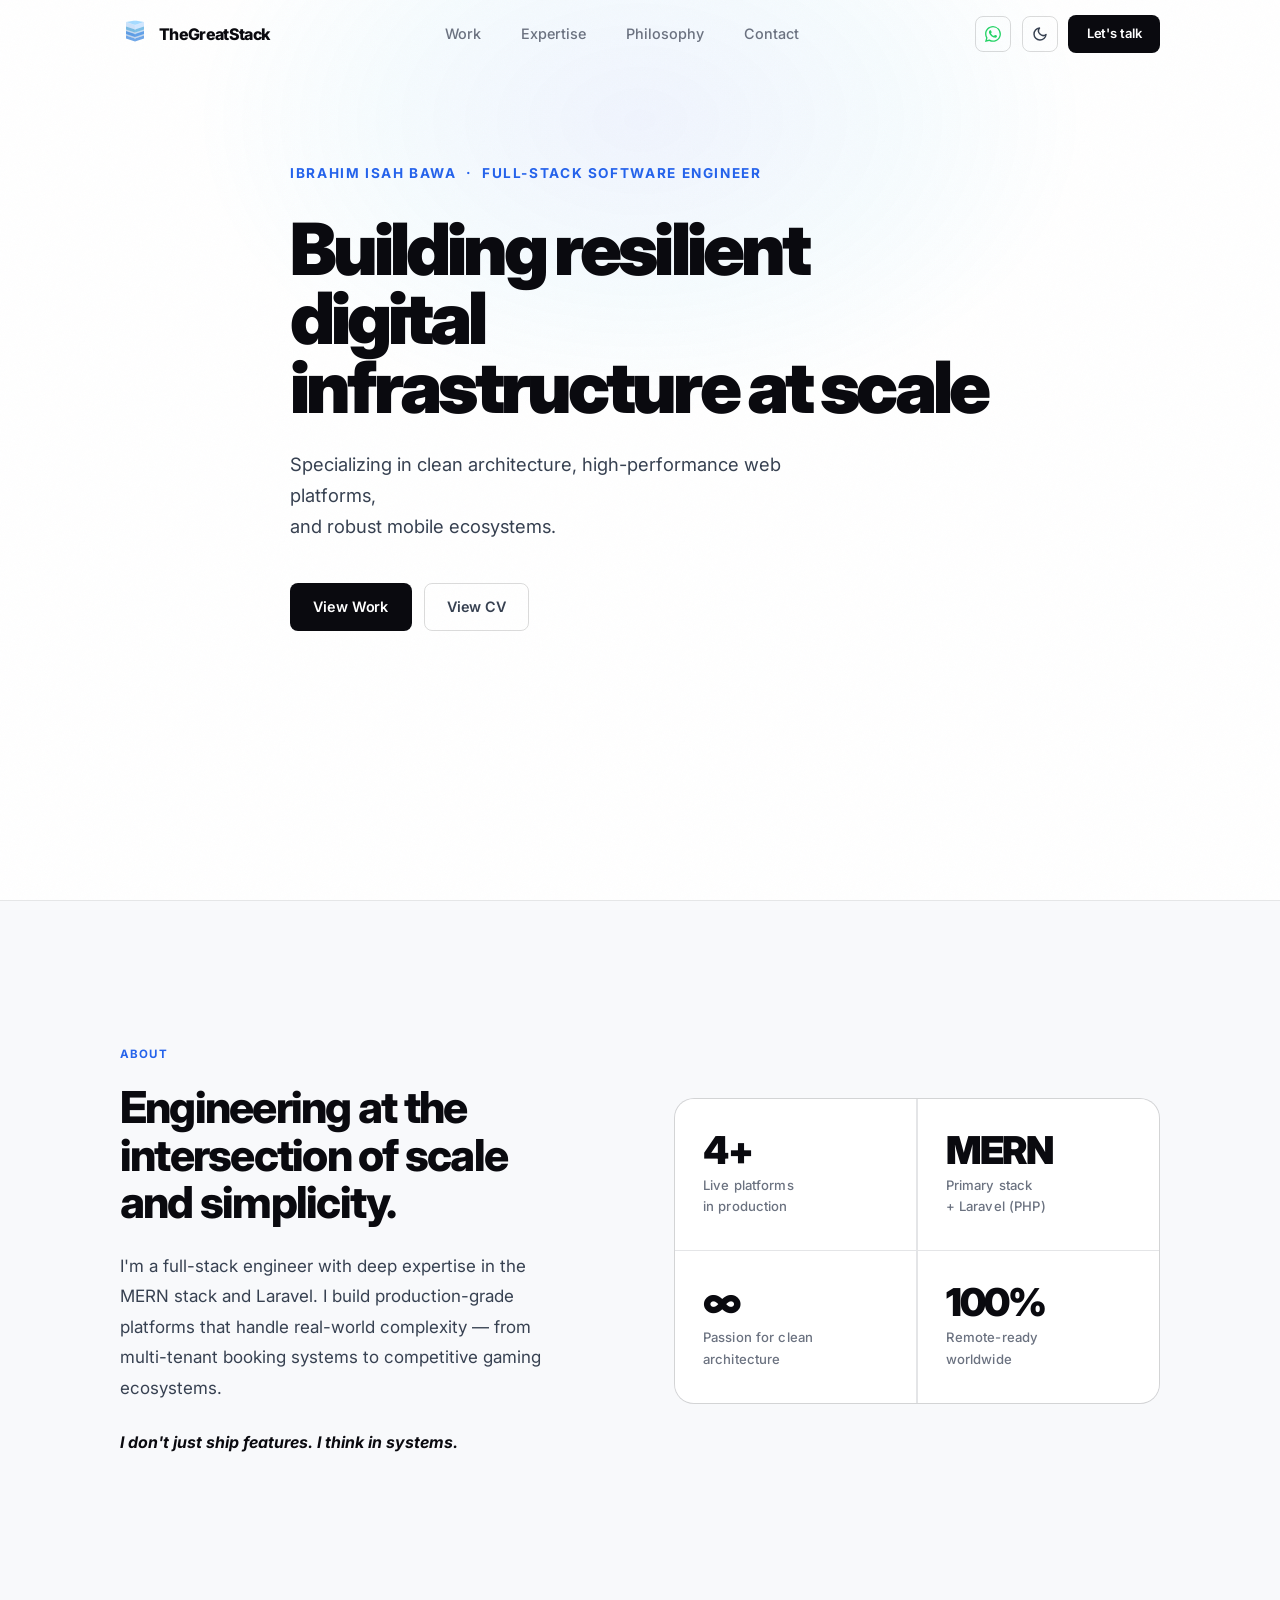
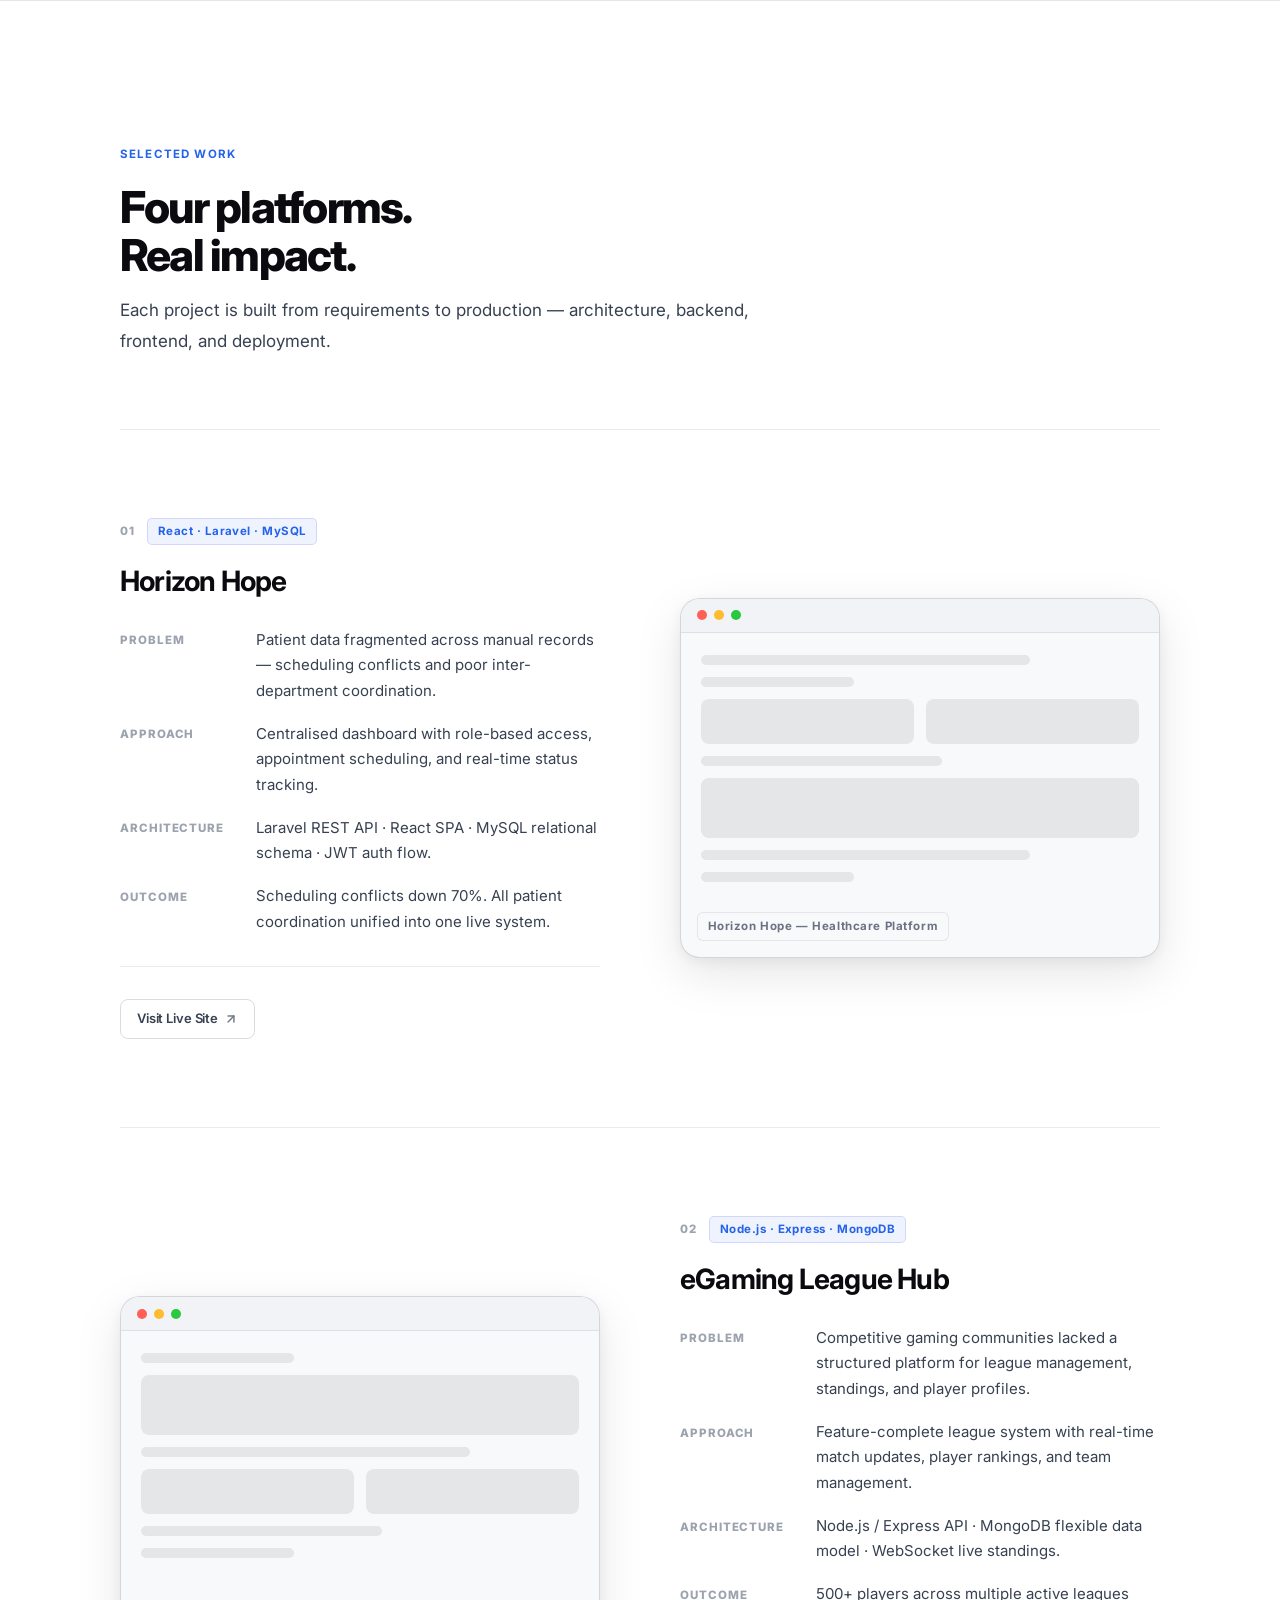
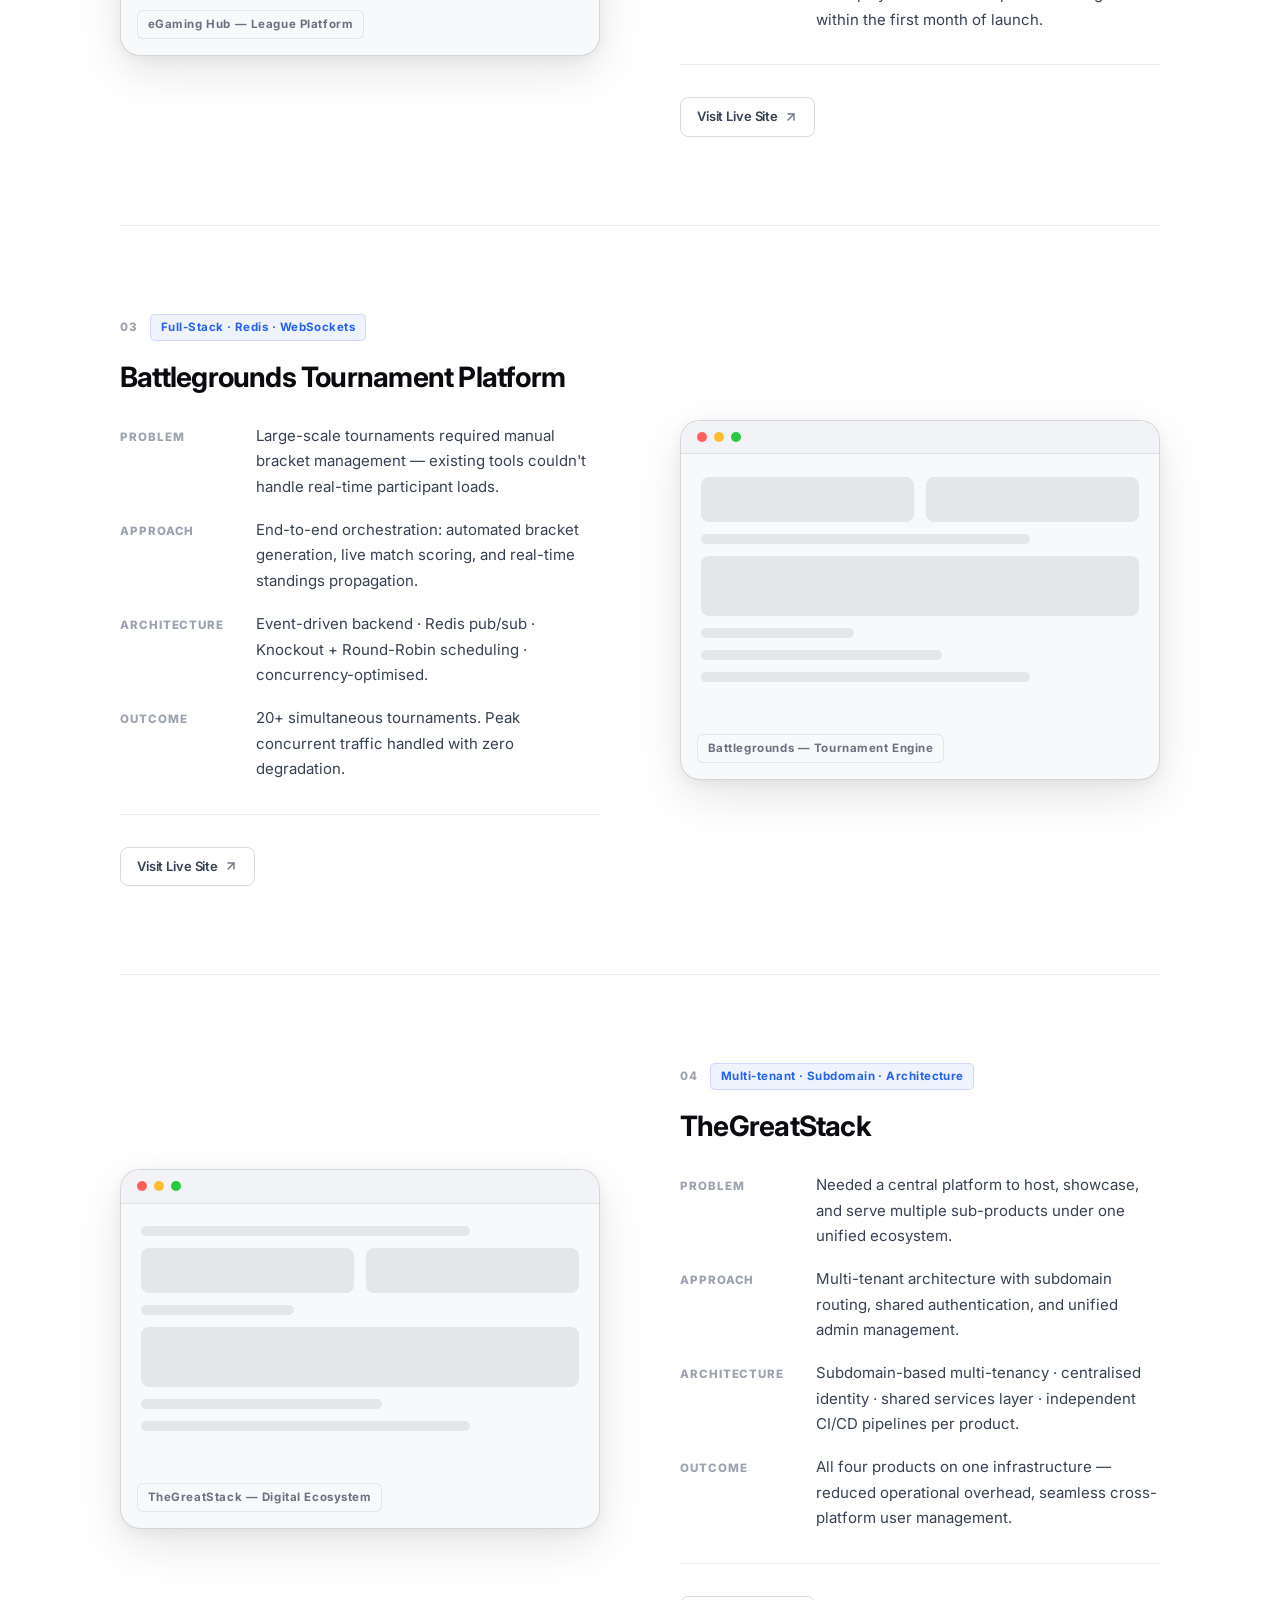
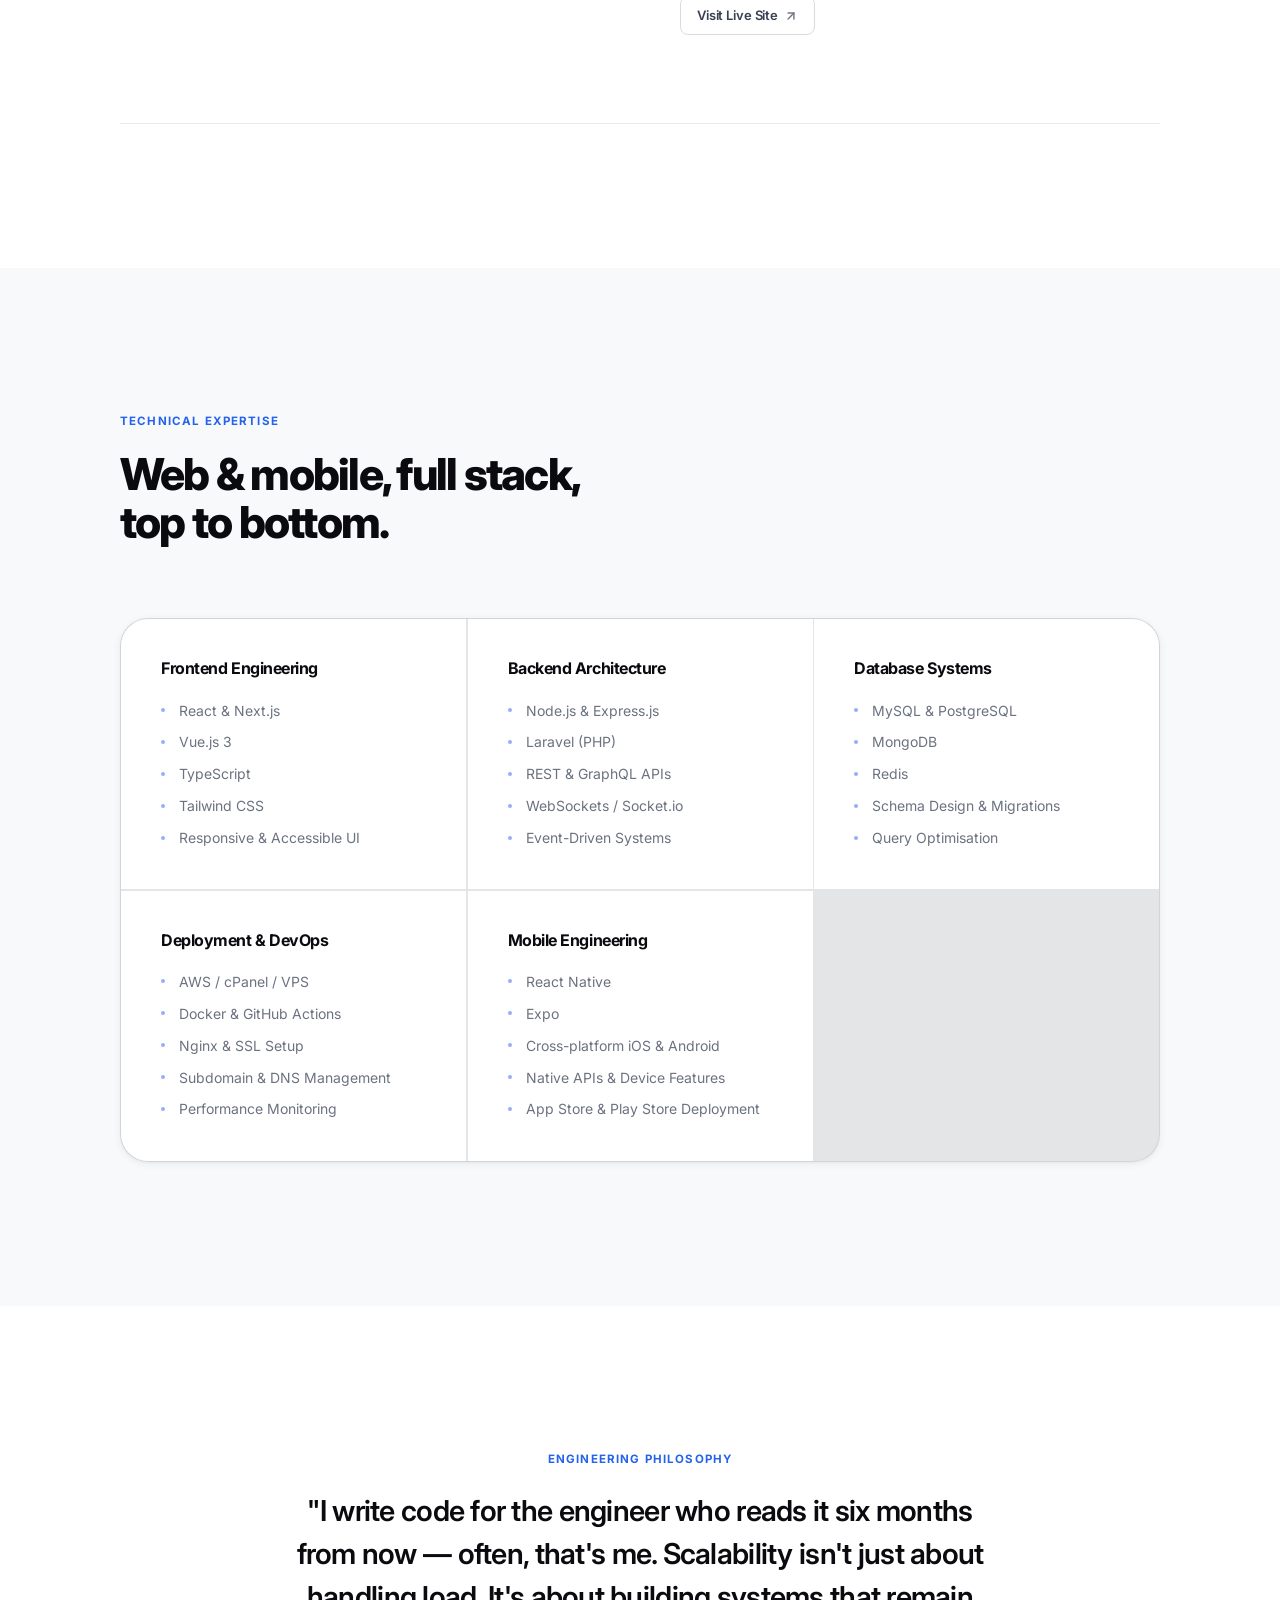
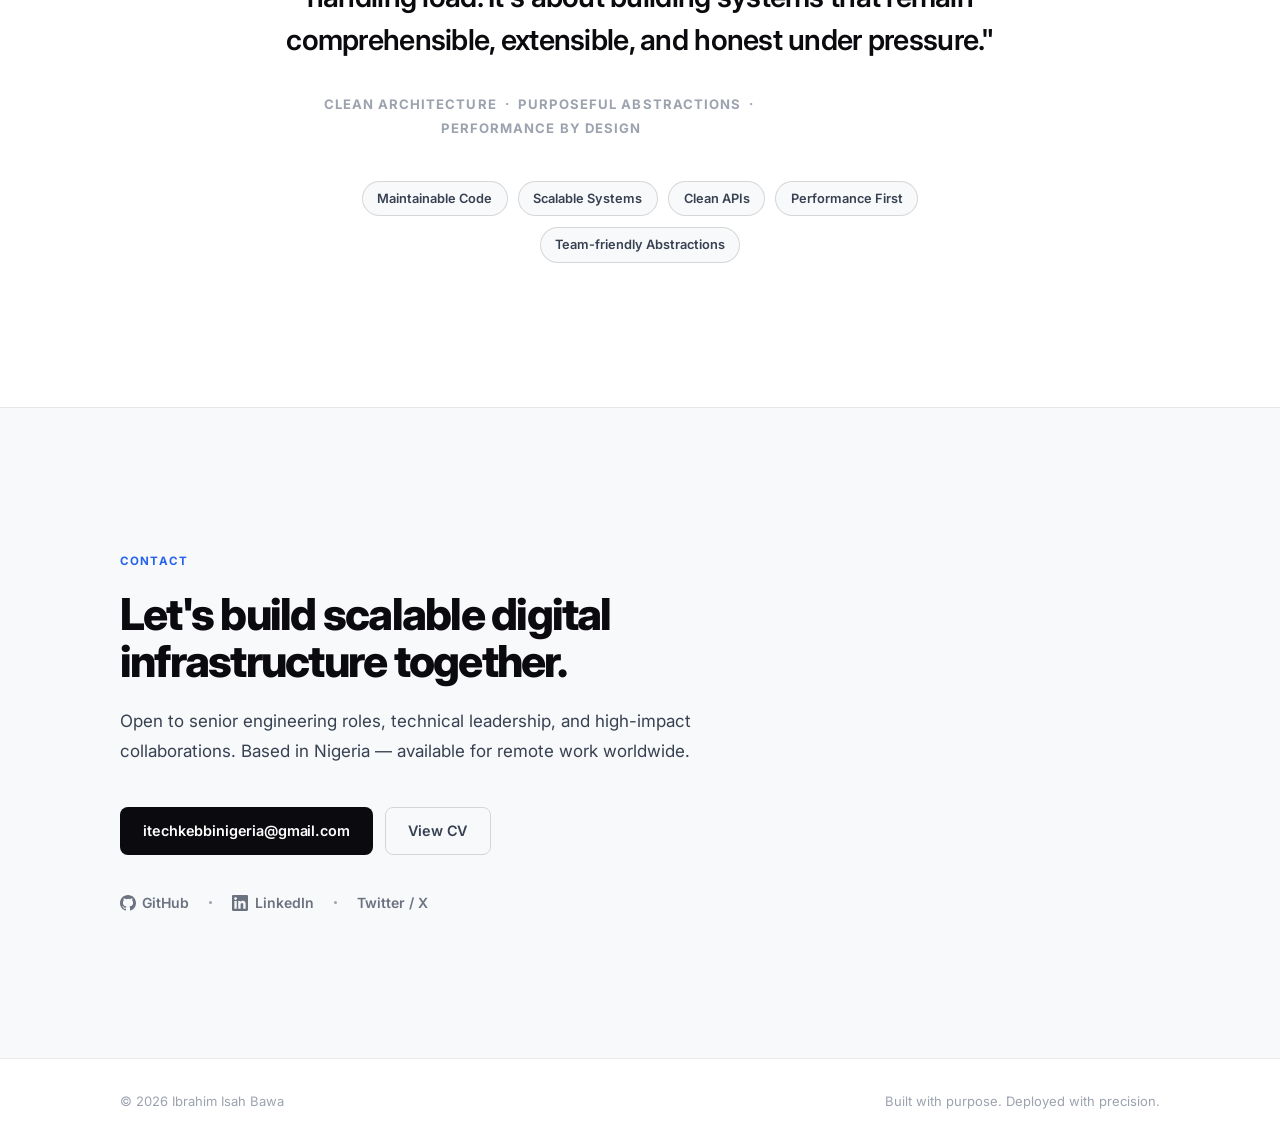
==== commit 7815f058: "fix to modern" ====
--- a/index.html
+++ b/index.html
@@ -1,372 +1,650 @@
 <!DOCTYPE html>
 <html lang="en">
-  <head>
-    <meta charset="UTF-8" />
-    <meta name="viewport" content="width=device-width, initial-scale=1.0" />
-    <link rel="icon" href="tech-stack-logo.svg" />
-    <title>The Great Stack</title>
-    <link rel="stylesheet" href="style.css" />
-    <link
-      href="https://unpkg.com/boxicons@2.1.4/css/boxicons.min.css"
-      rel="stylesheet"
-    />
-    <link rel="stylesheet" href="https://unpkg.com/aos@next/dist/aos.css" />
-  </head>
-  <body>
-    <div class="container">
-      <img
-        src="images/Screenshot 2025-11-25 235201.png"
-        class="back-vid"
-        alt=""
-      />
-
-      <header data-aos="fade-down" data-aos-duration="2000">
-        <div class="left">
-          <img src="tech-stack-logo.svg" alt="logo" />
-          <h2><span style="color: #72a1dea2">The Great</span>Stack</h2>
-        </div>
-
-        <ul>
-          <li><a href="#">About</a></li>
-          <li><a href="#">Skills</a></li>
-          <li><a href="#">Projects</a></li>
-        </ul>
-
-        <div class="box-icons">
-          <p><i class="bx bxl-youtube"></i></p>
-          <p><i class="bx bxl-github"></i></p>
-          <p><i class="bx bxl-linkedin-square"></i></p>
-        </div>
-
-        <div class="menu-icon">
-          <i class="bx bx-menu"></i>
-        </div>
-      </header>
-      <div class="sidebar">
-        <div class="close-icon">
-          <i class="bx bx-x"></i>
-        </div>
-
-        <ul>
-          <li><a href="#">Home</a></li>
-          <li><a href="#">About</a></li>
-          <li><a href="#">Skills</a></li>
-          <li><a href="#">Projects</a></li>
-        </ul>
-
-        <div class="social-sidebar">
-          <a><i class="bx bxl-youtube"></i></a>
-          <a><i class="bx bxl-github"></i></a>
-          <a><i class="bx bxl-linkedin-square"></i></a>
-        </div>
-      </div>
-
-      <section class="hero">
-        <div
-          class="hero-info autoBlur"
-          data-aos="fade-right"
-          data-aos-duration="1000"
-        >
-          <h1
-            data-aos="fade-right"
-            data-aos-duration="1500"
-            data-aos-delay="600"
-          >
-            Hey I'm <span>Ibrahim Isah Bawa</span>
-          </h1>
-          <div
-            data-aos="fade-left"
-            data-aos-duration="1500"
-            data-aos-delay="800"
-            class="typewriter"
-          >
-            I'm a <span class="typewriter-text"></span><label for="">|</label>
-          </div>
-          <p
-            data-aos="flip-down"
-            data-aos-duration="1500"
-            data-aos-delay="1000"
-          >
-            I'm based in Nigeria, Kebbi and open to remote work worldwide.
+
+<head>
+  <meta charset="UTF-8" />
+  <meta name="viewport" content="width=device-width, initial-scale=1.0" />
+  <meta name="description"
+    content="Ibrahim Isah Bawa — Full-Stack Software Engineer building scalable web platforms, tournament systems, and digital ecosystems from Nigeria." />
+  <meta name="theme-color" content="#ffffff" media="(prefers-color-scheme: light)" />
+  <meta name="theme-color" content="#08080c" media="(prefers-color-scheme: dark)" />
+  <title>Ibrahim Isah Bawa — Full-Stack Software Engineer</title>
+  <link rel="icon" type="image/svg+xml" href="tech-stack-logo.svg" />
+  <link rel="preconnect" href="https://fonts.googleapis.com" />
+  <link rel="preconnect" href="https://fonts.gstatic.com" crossorigin />
+  <link href="https://fonts.googleapis.com/css2?family=Inter:wght@300;400;500;600;700;800;900&display=swap"
+    rel="stylesheet" />
+  <link rel="stylesheet" href="style.css" />
+</head>
+
+<body>
+
+  <!-- ░░░ HEADER ░░░ -->
+  <header class="site-header" id="site-header">
+    <div class="container nav-container">
+      <a href="#" class="nav-logo">
+        <img src="tech-stack-logo.svg" alt="TheGreatStack Logo" class="nav-logo-img" />
+        <span class="nav-logo-name">TheGreatStack</span>
+      </a>
+
+      <nav class="nav-links" aria-label="Main navigation">
+        <a href="#work">Work</a>
+        <a href="#expertise">Expertise</a>
+        <a href="#philosophy">Philosophy</a>
+        <a href="#contact">Contact</a>
+      </nav>
+
+      <div class="nav-meta">
+        <!-- WhatsApp -->
+        <a href="https://wa.me/2349012002058" target="_blank" rel="noopener" class="icon-btn"
+          aria-label="Chat on WhatsApp">
+          <svg class="icon" style="color:#25D366" xmlns="http://www.w3.org/2000/svg" viewBox="0 0 24 24"
+            fill="currentColor">
+            <path
+              d="M20.105 3.895A11.883 11.883 0 0 0 12.007 0C5.444 0 .083 5.361.083 11.924c0 2.102.548 4.152 1.592 5.96L0 24l6.29-1.649a11.93 11.93 0 0 0 5.71 1.453h.005c6.565 0 11.922-5.361 11.922-11.924 0-3.185-1.24-6.18-3.822-8.985zM12.007 21.787a9.9 9.9 0 0 1-5.047-1.376l-.362-.215-3.735.979 1-3.64-.236-.373a9.876 9.876 0 0 1-1.514-5.238c0-5.46 4.445-9.904 9.907-9.904 2.647 0 5.13 1.031 7.001 2.902a9.854 9.854 0 0 1 2.897 7.001c0 5.462-4.447 9.864-9.911 9.864zm5.437-7.41c-.299-.149-1.766-.87-2.038-.968-.273-.1-.472-.149-.67.15-.198.298-.77.968-.943 1.167-.173.199-.347.224-.645.075-.3-.149-1.263-.465-2.406-1.484-.889-.793-1.489-1.772-1.664-2.072-.174-.298-.019-.46.13-.608.134-.133.299-.348.448-.522.15-.174.2-.298.3-.497.098-.2.05-.373-.026-.522-.074-.149-.67-1.612-.918-2.208-.243-.578-.49-.5-.67-.51l-.572-.01c-.198 0-.52.074-.793.373-.273.298-1.04 1.017-1.04 2.48s1.065 2.877 1.213 3.076c.15.2 2.095 3.2 5.077 4.487.71.307 1.263.49 1.695.626.712.227 1.36.195 1.872.118.57-.085 1.766-.722 2.014-1.42.248-.696.248-1.294.174-1.42-.074-.124-.273-.198-.572-.347z" />
+          </svg>
+        </a>
+        <button id="theme-toggle" class="icon-btn" aria-label="Toggle colour theme">
+          <!-- Moon -->
+          <svg class="icon icon-moon" xmlns="http://www.w3.org/2000/svg" viewBox="0 0 24 24" fill="none"
+            stroke="currentColor" stroke-width="2.2" stroke-linecap="round" stroke-linejoin="round">
+            <path d="M21 12.79A9 9 0 1 1 11.21 3 7 7 0 0 0 21 12.79z" />
+          </svg>
+          <!-- Sun -->
+          <svg class="icon icon-sun" xmlns="http://www.w3.org/2000/svg" viewBox="0 0 24 24" fill="none"
+            stroke="currentColor" stroke-width="2.2" stroke-linecap="round" stroke-linejoin="round">
+            <circle cx="12" cy="12" r="5" />
+            <line x1="12" y1="1" x2="12" y2="3" />
+            <line x1="12" y1="21" x2="12" y2="23" />
+            <line x1="4.22" y1="4.22" x2="5.64" y2="5.64" />
+            <line x1="18.36" y1="18.36" x2="19.78" y2="19.78" />
+            <line x1="1" y1="12" x2="3" y2="12" />
+            <line x1="21" y1="12" x2="23" y2="12" />
+            <line x1="4.22" y1="19.78" x2="5.64" y2="18.36" />
+            <line x1="18.36" y1="5.64" x2="19.78" y2="4.22" />
+          </svg>
+        </button>
+        <a href="#contact" class="btn btn-nav">Let's talk</a>
+        <button class="icon-btn mobile-menu-btn" id="mobile-menu-btn" aria-label="Open menu" aria-expanded="false">
+          <svg class="icon" xmlns="http://www.w3.org/2000/svg" viewBox="0 0 24 24" fill="none" stroke="currentColor"
+            stroke-width="2.2" stroke-linecap="round" stroke-linejoin="round">
+            <line x1="3" y1="6" x2="21" y2="6" />
+            <line x1="3" y1="12" x2="21" y2="12" />
+            <line x1="3" y1="18" x2="21" y2="18" />
+          </svg>
+        </button>
+      </div>
+    </div>
+    <div class="mobile-nav" id="mobile-nav" aria-hidden="true">
+      <a href="#work">Work</a>
+      <a href="#expertise">Expertise</a>
+      <a href="#philosophy">Philosophy</a>
+      <a href="#contact">Contact</a>
+    </div>
+  </header>
+
+  <main>
+
+    <!-- ░░░ HERO ░░░ -->
+    <section class="hero" id="home">
+      <div class="container hero-container">
+
+        <p class="hero-role fade-up">Ibrahim Isah Bawa &nbsp;·&nbsp; Full-Stack Software Engineer</p>
+
+        <h1 class="hero-title fade-up" style="--delay:.07s">
+          Building resilient digital<br />infrastructure at scale
+        </h1>
+
+        <p class="hero-sub fade-up" style="--delay:.14s">
+          Specializing in clean architecture, high-performance web platforms,<br />and robust mobile ecosystems.
+        </p>
+
+        <div class="hero-actions fade-up" style="--delay:.20s">
+          <a href="#work" class="btn btn-primary">View Work</a>
+          <button onclick="openCV()" class="btn btn-ghost">View CV</button>
+        </div>
+
+      </div>
+    </section>
+
+
+
+    <!-- ░░░ ABOUT ░░░ -->
+    <section class="about" id="about">
+      <div class="container">
+        <div class="about-inner">
+
+          <div class="about-text reveal">
+            <span class="eyebrow">About</span>
+            <h2>Engineering at the<br />intersection of scale<br />and simplicity.</h2>
+            <p>I'm a full-stack engineer with deep expertise in the MERN stack and Laravel. I build production-grade
+              platforms that handle real-world complexity — from multi-tenant booking systems to competitive gaming
+              ecosystems.</p>
+            <p class="strong-line">I don't just ship features. I think in systems.</p>
+          </div>
+
+          <div class="about-stats reveal" style="--delay:.1s">
+            <div class="stat-card">
+              <div class="stat-num">4+</div>
+              <div class="stat-label">Live platforms<br />in production</div>
+            </div>
+            <div class="stat-card">
+              <div class="stat-num">MERN</div>
+              <div class="stat-label">Primary stack<br />+ Laravel (PHP)</div>
+            </div>
+            <div class="stat-card">
+              <div class="stat-num">∞</div>
+              <div class="stat-label">Passion for clean<br />architecture</div>
+            </div>
+            <div class="stat-card">
+              <div class="stat-num">100%</div>
+              <div class="stat-label">Remote-ready<br />worldwide</div>
+            </div>
+          </div>
+
+        </div>
+      </div>
+    </section>
+
+
+    <!-- ░░░ WORK ░░░ -->
+    <section class="work" id="work">
+      <div class="container">
+
+        <div class="section-header reveal">
+          <span class="eyebrow">Selected Work</span>
+          <h2>Four platforms.<br />Real impact.</h2>
+          <p>Each project is built from requirements to production — architecture, backend, frontend, and deployment.
           </p>
-          <button onclick="whatsapp();">
-            <i class="bx bx-send"></i> Contact Me
-          </button>
-        </div>
-
-        <div class="scroll-down"></div>
-      </section>
-
-      <seaction class="info-section">
-        <h1 class="section-title autoDisplay">Hello,There👋</h1>
-        <div class="info-cards">
-          <div class="card">
-            <p>
-              Am a 400-level Computer Science student at Federal University
-              Birnin Kebbi.I have a solid foundation in cybersecurity concepts
-              and Data science concepts, supported by my Ethical Hacking
-              certification from Udemy and Data science certification from
-              DeepTech Ready In progress.
-            </p>
-          </div>
-
-          <div class="card">
-            <p>
-              I specialize in a variety of languages, frameworks, and tools that
-              allow me to build robust and scalable applications such as a Hotel
-              Booking Management System and a Student Result Management System,
-              which demonstrate my ability to work with databases, APIs, and
-              secure application structures.
-            </p>
-          </div>
-
-          <div class="card">
-            <p>
-              I am eager to apply my skills, learn from experienced
-              professionals, and contribute to your cybersecurity analysts,data
-              engineers,software developers and Network engineers teams.
-            </p>
-
-            <video
-              src="videos/hero-video.mp4"
-              autoplay
-              loop
-              muted
-              plays-inline
-            ></video>
-
-            <button onclick="whatsapp()">
-              <i class="bx bx-send"></i> Contact Me
-            </button>
-          </div>
-
-          <div class="card">
-            <p>
-              I love solving problems and building things through code.
-              Programming isn't just my profession—it's my passion. I enjoy
-              exploring new technologies, and enhancing my skills.
-            </p>
-
-            <img src="images/grid4.png" alt="" />
-          </div>
-        </div>
-      </seaction>
-
-      <section class="my-project">
-        <h1 class="section-title autoDisplay">My Projects 👨‍💻</h1>
-        <div class="project-card">
-          <div class="project-info fadein-left">
-            <h1>
-              School &nbsp;
-              <span class="gradient">Management System</span>
-            </h1>
-            <p>
-              Lorem ipsum dolor sit amet, consectetur adipisicing elit. Dicta
-              ipsam excepturi ex in corrupti similique dolor nam, suscipit, odio
-              soluta at recusandae nulla, id fugiat!
-            </p>
-            <button>
-              <i class="bx bx-link-external"></i
-              ><a
-                style="text-decoration: none; color: white"
-                href="https://sarkimudiacademykamba.com.ng"
-              >
-                Website</a
-              >
-            </button>
-          </div>
-        </div>
-        <div class="project-card">
-          <div class="project-info fadein-left">
-            <h1>
-              Hotel Bookings &nbsp;
-              <span class="gradient">Management System</span>
-            </h1>
-            <p>
-              Lorem ipsum dolor sit amet, consectetur adipisicing elit. Dicta
-              ipsam excepturi ex in corrupti similique dolor nam, suscipit, odio
-              soluta at recusandae nulla, id fugiat!
-            </p>
-            <button>
-              <i class="bx bx-link-external"></i
-              ><a
-                style="text-decoration: none; color: white"
-                href="https://itechue.github.io/hotel/"
-              >
-                Website</a
-              >
-            </button>
-          </div>
-        </div>
-        <div class="project-card">
-          <div class="project-info fadein-left">
-            <h1>
-              Hotel Bookings &nbsp;
-              <span class="gradient">Platform</span>
-            </h1>
-            <p>
-              Lorem ipsum dolor sit amet, consectetur adipisicing elit. Dicta
-              ipsam excepturi ex in corrupti similique dolor nam, suscipit, odio
-              soluta at recusandae nulla, id fugiat!
-            </p>
-            <button>
-              <i class="bx bx-link-external"></i
-              ><a
-                style="text-decoration: none; color: white"
-                href="https://kambamotel.vercel.app"
-              >
-                Website</a
-              >
-            </button>
-          </div>
-        </div>
-        <div class="project-card">
-          <div class="project-info fadein-left">
-            <h1>
-              Food &nbsp;
-              <span class="gradient">Delivery</span> Website
-            </h1>
-            <p>
-              Lorem ipsum dolor sit amet, consectetur adipisicing elit. Dicta
-              ipsam excepturi ex in corrupti similique dolor nam, suscipit, odio
-              soluta at recusandae nulla, id fugiat!
-            </p>
-            <button><i class="bx bx-link-external"></i> Website</button>
-          </div>
-        </div>
-
-        <div class="project-card">
-          <div class="project-info fadein-left">
-            <h1>Modern <span class="gradient">Portfolio</span> Website</h1>
-            <p>
-              Lorem ipsum dolor sit amet consectetur adipisicing elit. Quam modi
-              voluptates assumenda omnis impedit ipsa veritatis soluta earum
-              minima consequatur.
-            </p>
-            <button>
-              <i class="bx bx-link-external"></i
-              ><a
-                style="text-decoration: none; color: white"
-                href="https://thegreatstack.vercel.app"
-              >
-                Website</a
-              >
-            </button>
-          </div>
-        </div>
-      </section>
-
-      <section class="skills-section">
-        <h1 class="section-title autoDisplay">My Skills 💪</h1>
-        <div class="skills-box autoDisplay">
-          <img class="skills-image" src="images/digital brain (2).png" alt="" />
-
-          <div class="Designer">
-            <h1 class="gradient">Designer <i class="bx bx-laptop"></i></h1>
-            <p>
-              I have expertise in HTML, CSS, JavaScript,PHP, MERN Stack, and
-              Frameworks like Laravel and Express Js. My strength lies in
-              blending aesthetics with functionality to create seamless user
-              experiences.
-            </p>
-          </div>
-
-          <div class="coder">
-            <h1 class="gradient">Coder <i class="bx bx-code-block"></i></h1>
-            <p>
-              I’m skilled in HTML, CSS, JavaScript, and frameworks like React
-              and Node.js. I also have experience with database management using
-              MongoDB and MySQL.
-            </p>
-          </div>
-
-          <div
-            class="slider"
-            reverse="true"
-            style="--width: 100px; --height: 100px; --quantity: 9"
-          >
-            <div class="list">
-              <div class="item" style="--position: 1">
-                <img src="images/1.png" alt="" />
-              </div>
-              <div class="item" style="--position: 2">
-                <img src="images/2.png" alt="" />
-              </div>
-              <div class="item" style="--position: 3">
-                <img src="images/3.webp" alt="" />
-              </div>
-              <div class="item" style="--position: 4">
-                <img src="images/4.webp" alt="" />
-              </div>
-
-              <div class="item" style="--position: 5">
-                <img src="images/6.png" alt="" />
-              </div>
-              <div class="item" style="--position: 6">
-                <img src="images/7.png" alt="" />
-              </div>
-              <div class="item" style="--position: 7">
-                <img src="tech-stack-logo.svg" alt="" />
-              </div>
-            </div>
-          </div>
-        </div>
-      </section>
-
-      <section class="contact-section">
-        <h1 class="section-title autoDisplay">Let's talk😊</h1>
-        <div class="social-box autoBlur">
-          <a href="#"><i class="bx bxs-phone"></i> +234 90 120 020 58</a>
-          <a href="#"><i class="bx bxl-telegram"></i> Contact t.me/isearh</a>
-          <a href="#"
-            ><i class="bx bxl-linkedin-square"></i> Contact Example.com</a
-          >
-          <div class="social-icons">
-            <a href="#"><i class="bx bxl-youtube"></i></a>
-            <a href="#"><i class="bx bxl-twitter"></i></a>
-            <a href="#"><i class="bx bxl-facebook-circle"></i></a>
-          </div>
-        </div>
-      </section>
-
-      <section class="footer">
-        <h1>©️2025, Made with ❤️ by The GreatStack</h1>
-      </section>
+        </div>
+
+        <!-- ── Project 01 ── -->
+        <article class="project reveal">
+          <div class="project-info">
+            <div class="project-top">
+              <span class="project-num">01</span>
+              <span class="project-badge">React · Laravel · MySQL</span>
+            </div>
+            <h3>Horizon Hope</h3>
+            <dl class="case-study">
+              <div class="case-row">
+                <dt>Problem</dt>
+                <dd>Patient data fragmented across manual records — scheduling conflicts and poor inter-department
+                  coordination.</dd>
+              </div>
+              <div class="case-row">
+                <dt>Approach</dt>
+                <dd>Centralised dashboard with role-based access, appointment scheduling, and real-time status tracking.
+                </dd>
+              </div>
+              <div class="case-row">
+                <dt>Architecture</dt>
+                <dd>Laravel REST API · React SPA · MySQL relational schema · JWT auth flow.</dd>
+              </div>
+              <div class="case-row">
+                <dt>Outcome</dt>
+                <dd>Scheduling conflicts down 70%. All patient coordination unified into one live system.</dd>
+              </div>
+            </dl>
+            <a href="https://horizonhope.thegreatstack.com" target="_blank" rel="noopener" class="btn btn-ghost btn-sm">
+              Visit Live Site
+              <svg class="icon-sm" xmlns="http://www.w3.org/2000/svg" viewBox="0 0 24 24" fill="none"
+                stroke="currentColor" stroke-width="2.5" stroke-linecap="round" stroke-linejoin="round">
+                <line x1="7" y1="17" x2="17" y2="7" />
+                <polyline points="7 7 17 7 17 17" />
+              </svg>
+            </a>
+          </div>
+          <div class="project-visual">
+            <div class="project-window">
+              <div class="window-bar">
+                <span class="window-dot window-dot-r"></span>
+                <span class="window-dot window-dot-y"></span>
+                <span class="window-dot window-dot-g"></span>
+              </div>
+              <div class="window-body">
+                <div class="ui-row wide" style="animation-delay:.1s"></div>
+                <div class="ui-row short" style="animation-delay:.3s"></div>
+                <div class="ui-block-row">
+                  <div class="ui-row block-half" style="animation-delay:.2s"></div>
+                  <div class="ui-row block-half" style="animation-delay:.4s"></div>
+                </div>
+                <div class="ui-row med" style="animation-delay:.15s"></div>
+                <div class="ui-row block" style="animation-delay:.5s"></div>
+                <div class="ui-row wide" style="animation-delay:.35s"></div>
+                <div class="ui-row short" style="animation-delay:.25s"></div>
+              </div>
+              <span class="window-project-label">Horizon Hope — Healthcare Platform</span>
+            </div>
+          </div>
+        </article>
+
+        <!-- ── Project 02 ── -->
+        <article class="project project-alt reveal">
+          <div class="project-info">
+            <div class="project-top">
+              <span class="project-num">02</span>
+              <span class="project-badge">Node.js · Express · MongoDB</span>
+            </div>
+            <h3>eGaming League Hub</h3>
+            <dl class="case-study">
+              <div class="case-row">
+                <dt>Problem</dt>
+                <dd>Competitive gaming communities lacked a structured platform for league management, standings, and
+                  player profiles.</dd>
+              </div>
+              <div class="case-row">
+                <dt>Approach</dt>
+                <dd>Feature-complete league system with real-time match updates, player rankings, and team management.
+                </dd>
+              </div>
+              <div class="case-row">
+                <dt>Architecture</dt>
+                <dd>Node.js / Express API · MongoDB flexible data model · WebSocket live standings.</dd>
+              </div>
+              <div class="case-row">
+                <dt>Outcome</dt>
+                <dd>500+ players across multiple active leagues within the first month of launch.</dd>
+              </div>
+            </dl>
+            <a href="https://egaming.thegreatstack.com" target="_blank" rel="noopener" class="btn btn-ghost btn-sm">
+              Visit Live Site
+              <svg class="icon-sm" xmlns="http://www.w3.org/2000/svg" viewBox="0 0 24 24" fill="none"
+                stroke="currentColor" stroke-width="2.5" stroke-linecap="round" stroke-linejoin="round">
+                <line x1="7" y1="17" x2="17" y2="7" />
+                <polyline points="7 7 17 7 17 17" />
+              </svg>
+            </a>
+          </div>
+          <div class="project-visual">
+            <div class="project-window">
+              <div class="window-bar">
+                <span class="window-dot window-dot-r"></span>
+                <span class="window-dot window-dot-y"></span>
+                <span class="window-dot window-dot-g"></span>
+              </div>
+              <div class="window-body">
+                <div class="ui-row short" style="animation-delay:.2s"></div>
+                <div class="ui-row block" style="animation-delay:.1s"></div>
+                <div class="ui-row wide" style="animation-delay:.4s"></div>
+                <div class="ui-block-row">
+                  <div class="ui-row block-half" style="animation-delay:.3s"></div>
+                  <div class="ui-row block-half" style="animation-delay:.5s"></div>
+                </div>
+                <div class="ui-row med" style="animation-delay:.25s"></div>
+                <div class="ui-row short" style="animation-delay:.45s"></div>
+              </div>
+              <span class="window-project-label">eGaming Hub — League Platform</span>
+            </div>
+          </div>
+        </article>
+
+        <!-- ── Project 03 ── -->
+        <article class="project reveal">
+          <div class="project-info">
+            <div class="project-top">
+              <span class="project-num">03</span>
+              <span class="project-badge">Full-Stack · Redis · WebSockets</span>
+            </div>
+            <h3>Battlegrounds Tournament Platform</h3>
+            <dl class="case-study">
+              <div class="case-row">
+                <dt>Problem</dt>
+                <dd>Large-scale tournaments required manual bracket management — existing tools couldn't handle
+                  real-time participant loads.</dd>
+              </div>
+              <div class="case-row">
+                <dt>Approach</dt>
+                <dd>End-to-end orchestration: automated bracket generation, live match scoring, and real-time standings
+                  propagation.</dd>
+              </div>
+              <div class="case-row">
+                <dt>Architecture</dt>
+                <dd>Event-driven backend · Redis pub/sub · Knockout + Round-Robin scheduling · concurrency-optimised.
+                </dd>
+              </div>
+              <div class="case-row">
+                <dt>Outcome</dt>
+                <dd>20+ simultaneous tournaments. Peak concurrent traffic handled with zero degradation.</dd>
+              </div>
+            </dl>
+            <a href="https://battlegrounds.thegreatstack.com" target="_blank" rel="noopener"
+              class="btn btn-ghost btn-sm">
+              Visit Live Site
+              <svg class="icon-sm" xmlns="http://www.w3.org/2000/svg" viewBox="0 0 24 24" fill="none"
+                stroke="currentColor" stroke-width="2.5" stroke-linecap="round" stroke-linejoin="round">
+                <line x1="7" y1="17" x2="17" y2="7" />
+                <polyline points="7 7 17 7 17 17" />
+              </svg>
+            </a>
+          </div>
+          <div class="project-visual">
+            <div class="project-window">
+              <div class="window-bar">
+                <span class="window-dot window-dot-r"></span>
+                <span class="window-dot window-dot-y"></span>
+                <span class="window-dot window-dot-g"></span>
+              </div>
+              <div class="window-body">
+                <div class="ui-block-row">
+                  <div class="ui-row block-half" style="animation-delay:.1s"></div>
+                  <div class="ui-row block-half" style="animation-delay:.3s"></div>
+                </div>
+                <div class="ui-row wide" style="animation-delay:.2s"></div>
+                <div class="ui-row block" style="animation-delay:.5s"></div>
+                <div class="ui-row short" style="animation-delay:.15s"></div>
+                <div class="ui-row med" style="animation-delay:.4s"></div>
+                <div class="ui-row wide" style="animation-delay:.35s"></div>
+              </div>
+              <span class="window-project-label">Battlegrounds — Tournament Engine</span>
+            </div>
+          </div>
+        </article>
+
+        <!-- ── Project 04 ── -->
+        <article class="project project-alt reveal">
+          <div class="project-info">
+            <div class="project-top">
+              <span class="project-num">04</span>
+              <span class="project-badge">Multi-tenant · Subdomain · Architecture</span>
+            </div>
+            <h3>TheGreatStack</h3>
+            <dl class="case-study">
+              <div class="case-row">
+                <dt>Problem</dt>
+                <dd>Needed a central platform to host, showcase, and serve multiple sub-products under one unified
+                  ecosystem.</dd>
+              </div>
+              <div class="case-row">
+                <dt>Approach</dt>
+                <dd>Multi-tenant architecture with subdomain routing, shared authentication, and unified admin
+                  management.</dd>
+              </div>
+              <div class="case-row">
+                <dt>Architecture</dt>
+                <dd>Subdomain-based multi-tenancy · centralised identity · shared services layer · independent CI/CD
+                  pipelines per product.</dd>
+              </div>
+              <div class="case-row">
+                <dt>Outcome</dt>
+                <dd>All four products on one infrastructure — reduced operational overhead, seamless cross-platform user
+                  management.</dd>
+              </div>
+            </dl>
+            <a href="https://thegreatstack.com" target="_blank" rel="noopener" class="btn btn-ghost btn-sm">
+              Visit Live Site
+              <svg class="icon-sm" xmlns="http://www.w3.org/2000/svg" viewBox="0 0 24 24" fill="none"
+                stroke="currentColor" stroke-width="2.5" stroke-linecap="round" stroke-linejoin="round">
+                <line x1="7" y1="17" x2="17" y2="7" />
+                <polyline points="7 7 17 7 17 17" />
+              </svg>
+            </a>
+          </div>
+          <div class="project-visual">
+            <div class="project-window">
+              <div class="window-bar">
+                <span class="window-dot window-dot-r"></span>
+                <span class="window-dot window-dot-y"></span>
+                <span class="window-dot window-dot-g"></span>
+              </div>
+              <div class="window-body">
+                <div class="ui-row wide" style="animation-delay:.3s"></div>
+                <div class="ui-block-row">
+                  <div class="ui-row block-half" style="animation-delay:.1s"></div>
+                  <div class="ui-row block-half" style="animation-delay:.5s"></div>
+                </div>
+                <div class="ui-row short" style="animation-delay:.2s"></div>
+                <div class="ui-row block" style="animation-delay:.4s"></div>
+                <div class="ui-row med" style="animation-delay:.35s"></div>
+                <div class="ui-row wide" style="animation-delay:.15s"></div>
+              </div>
+              <span class="window-project-label">TheGreatStack — Digital Ecosystem</span>
+            </div>
+          </div>
+        </article>
+
+      </div>
+    </section>
+
+
+    <!-- ░░░ EXPERTISE ░░░ -->
+    <section class="expertise" id="expertise">
+      <div class="container">
+        <div class="section-header reveal">
+          <span class="eyebrow">Technical Expertise</span>
+          <h2>Web &amp; mobile, full stack,<br />top to bottom.</h2>
+        </div>
+        <div class="expertise-grid">
+          <div class="expertise-card reveal">
+            <h3>Frontend Engineering</h3>
+            <ul class="tech-list">
+              <li>React &amp; Next.js</li>
+              <li>Vue.js 3</li>
+              <li>TypeScript</li>
+              <li>Tailwind CSS</li>
+              <li>Responsive &amp; Accessible UI</li>
+            </ul>
+          </div>
+          <div class="expertise-card reveal" style="--delay:.08s">
+            <h3>Backend Architecture</h3>
+            <ul class="tech-list">
+              <li>Node.js &amp; Express.js</li>
+              <li>Laravel (PHP)</li>
+              <li>REST &amp; GraphQL APIs</li>
+              <li>WebSockets / Socket.io</li>
+              <li>Event-Driven Systems</li>
+            </ul>
+          </div>
+          <div class="expertise-card reveal" style="--delay:.04s">
+            <h3>Database Systems</h3>
+            <ul class="tech-list">
+              <li>MySQL &amp; PostgreSQL</li>
+              <li>MongoDB</li>
+              <li>Redis</li>
+              <li>Schema Design &amp; Migrations</li>
+              <li>Query Optimisation</li>
+            </ul>
+          </div>
+          <div class="expertise-card reveal" style="--delay:.12s">
+            <h3>Deployment &amp; DevOps</h3>
+            <ul class="tech-list">
+              <li>AWS / cPanel / VPS</li>
+              <li>Docker &amp; GitHub Actions</li>
+              <li>Nginx &amp; SSL Setup</li>
+              <li>Subdomain &amp; DNS Management</li>
+              <li>Performance Monitoring</li>
+            </ul>
+          </div>
+          <!-- React Native / Mobile -->
+          <div class="expertise-card reveal" style="--delay:.16s">
+            <h3>Mobile Engineering</h3>
+            <ul class="tech-list">
+              <li>React Native</li>
+              <li>Expo</li>
+              <li>Cross-platform iOS &amp; Android</li>
+              <li>Native APIs &amp; Device Features</li>
+              <li>App Store &amp; Play Store Deployment</li>
+            </ul>
+          </div>
+        </div>
+      </div>
+    </section>
+
+
+    <!-- ░░░ PHILOSOPHY ░░░ -->
+    <section class="philosophy" id="philosophy">
+      <div class="container">
+        <div class="philosophy-inner reveal">
+          <span class="eyebrow">Engineering Philosophy</span>
+          <blockquote>
+            "I write code for the engineer who reads it six months from now — often, that's me. Scalability isn't just
+            about handling load. It's about building systems that remain comprehensible, extensible, and honest under
+            pressure."
+          </blockquote>
+          <p class="philosophy-meta">Clean architecture &nbsp;·&nbsp; Purposeful abstractions &nbsp;·&nbsp; Performance
+            by design</p>
+          <div class="philosophy-pills">
+            <span class="pill">Maintainable Code</span>
+            <span class="pill">Scalable Systems</span>
+            <span class="pill">Clean APIs</span>
+            <span class="pill">Performance First</span>
+            <span class="pill">Team-friendly Abstractions</span>
+          </div>
+        </div>
+      </div>
+    </section>
+
+
+    <!-- ░░░ CONTACT ░░░ -->
+    <section class="contact" id="contact">
+      <div class="container">
+        <div class="contact-inner reveal">
+          <span class="eyebrow">Contact</span>
+          <h2>Let's build scalable digital infrastructure together.</h2>
+          <p>Open to senior engineering roles, technical leadership, and high-impact collaborations. Based in Nigeria —
+            available for remote work worldwide.</p>
+          <div class="contact-actions">
+            <a href="mailto:itechkebbinigeria@gmail.com" class="btn btn-primary">itechkebbinigeria@gmail.com</a>
+            <button onclick="openCV()" class="btn btn-ghost">View CV</button>
+          </div>
+          <div class="social-links">
+            <a href="https://github.com/itechue" target="_blank" rel="noopener">
+              <svg width="16" height="16" viewBox="0 0 24 24" fill="currentColor" xmlns="http://www.w3.org/2000/svg">
+                <path
+                  d="M12 0C5.374 0 0 5.373 0 12c0 5.302 3.438 9.8 8.207 11.387.599.111.793-.261.793-.577v-2.234c-3.338.726-4.033-1.416-4.033-1.416-.546-1.387-1.333-1.756-1.333-1.756-1.089-.745.083-.729.083-.729 1.205.084 1.839 1.237 1.839 1.237 1.07 1.834 2.807 1.304 3.492.997.107-.775.418-1.305.762-1.604-2.665-.305-5.467-1.334-5.467-5.931 0-1.311.469-2.381 1.236-3.221-.124-.303-.535-1.524.117-3.176 0 0 1.008-.322 3.301 1.23A11.509 11.509 0 0 1 12 5.803c1.02.005 2.047.138 3.006.404 2.291-1.552 3.297-1.23 3.297-1.23.653 1.653.242 2.874.118 3.176.77.84 1.235 1.911 1.235 3.221 0 4.609-2.807 5.624-5.479 5.921.43.372.823 1.102.823 2.222v3.293c0 .319.192.694.801.576C20.566 21.797 24 17.3 24 12c0-6.627-5.373-12-12-12z" />
+              </svg>
+              GitHub
+            </a>
+            <span class="sep"></span>
+            <a href="#" target="_blank" rel="noopener">
+              <svg width="16" height="16" viewBox="0 0 24 24" fill="currentColor" xmlns="http://www.w3.org/2000/svg">
+                <path
+                  d="M20.447 20.452h-3.554v-5.569c0-1.328-.027-3.037-1.852-3.037-1.853 0-2.136 1.445-2.136 2.939v5.667H9.351V9h3.414v1.561h.046c.477-.9 1.637-1.85 3.37-1.85 3.601 0 4.267 2.37 4.267 5.455v6.286zM5.337 7.433a2.062 2.062 0 0 1-2.063-2.065 2.064 2.064 0 1 1 2.063 2.065zm1.782 13.019H3.555V9h3.564v11.452zM22.225 0H1.771C.792 0 0 .774 0 1.729v20.542C0 23.227.792 24 1.771 24h20.451C23.2 24 24 23.227 24 22.271V1.729C24 .774 23.2 0 22.222 0h.003z" />
+              </svg>
+              LinkedIn
+            </a>
+            <span class="sep"></span>
+            <a href="#" target="_blank" rel="noopener">Twitter / X</a>
+          </div>
+        </div>
+      </div>
+    </section>
+
+  </main>
+
+  <!-- ░░░ CV MODAL ░░░ -->
+  <div id="cv-modal" class="modal-overlay" aria-hidden="true">
+    <div class="modal-container">
+      <div class="modal-header">
+        <div class="modal-controls">
+          <span class="ctrl close-ctrl" onclick="closeCV()">&times;</span>
+        </div>
+        <div class="modal-actions">
+          <button class="btn btn-sm btn-ghost" onclick="window.print()">Print to PDF</button>
+        </div>
+      </div>
+
+      <div class="cv-document" id="cv-content">
+        <header class="cv-header">
+          <div class="cv-id">
+            <h1>Ibrahim Isah Bawa</h1>
+            <p class="cv-title">Full-Stack Software Engineer</p>
+          </div>
+          <div class="cv-meta">
+            <p>itechkebbinigeria@gmail.com</p>
+            <p>+234 901 200 2058</p>
+            <p>Nigeria · Remote</p>
+          </div>
+        </header>
+
+        <section class="cv-section">
+          <h2 class="cv-section-title">Professional Summary</h2>
+          <p>Results-oriented Full-Stack Engineer with a strong foundation in building scalable web platforms and
+            digital ecosystems. Expert in MERN stack and Laravel, with additional expertise in React Native for mobile
+            applications. Passionate about clean architecture, performance optimization, and solving complex
+            system-level challenges.</p>
+        </section>
+
+        <section class="cv-section">
+          <h2 class="cv-section-title">Education</h2>
+          <div class="cv-item">
+            <div class="cv-item-header">
+              <h3>B.Sc. Computer Science <span class="badge">Final Year</span></h3>
+              <span class="cv-date">Current</span>
+            </div>
+            <p class="cv-sub">Federal University, Birnin Kebbi</p>
+          </div>
+          <div class="cv-item">
+            <div class="cv-item-header">
+              <h3>Data Science Program</h3>
+              <span class="cv-date">Completed</span>
+            </div>
+            <p class="cv-sub">Specialized training in data analysis and predictive modeling.</p>
+          </div>
+        </section>
+
+        <section class="cv-section">
+          <h2 class="cv-section-title">Selected Projects</h2>
+          <div class="cv-item">
+            <div class="cv-item-header">
+              <h3>TheGreatStack</h3>
+              <span class="cv-date">Foundational Product</span>
+            </div>
+            <p>Multi-tenant ecosystem with subdomain routing and unified identity management hosting several
+              sub-products.</p>
+          </div>
+          <div class="cv-item">
+            <div class="cv-item-header">
+              <h3>Horizon Hope</h3>
+              <span class="cv-date">Healthcare System</span>
+            </div>
+            <p>Production-level healthcare platform managing patient data and clinic scheduling for improved
+              coordination.</p>
+          </div>
+          <div class="cv-item">
+            <div class="cv-item-header">
+              <h3>Battlegrounds</h3>
+              <span class="cv-date">Tournament Engine</span>
+            </div>
+            <p>Automated tournament orchestration platform handling real-time match scoring and standings for
+              competitive gaming.</p>
+          </div>
+        </section>
+
+        <section class="cv-section">
+          <h2 class="cv-section-title">Technical Expertise</h2>
+          <div class="cv-grid">
+            <div class="cv-grid-col">
+              <strong>Frontend</strong>
+              <p>React, Next.js, Vue, TypeScript, Tailwind, React Native</p>
+            </div>
+            <div class="cv-grid-col">
+              <strong>Backend</strong>
+              <p>Node.js, Express, Laravel (PHP), REST, WebSockets</p>
+            </div>
+            <div class="cv-grid-col">
+              <strong>Storage</strong>
+              <p>PostgreSQL, MySQL, MongoDB, Redis</p>
+            </div>
+            <div class="cv-grid-col">
+              <strong>DevOps</strong>
+              <p>AWS, Docker, GitHub Actions, Nginx, Linux</p>
+            </div>
+          </div>
+        </section>
+      </div>
     </div>
-    <script>
-      function whatsapp() {
-        var firstname = "";
-        // var lastname = document.getElementById("lastname").value;
-        // var email = document.getElementById("email").value;
-        var subject = "";
-        var message = "";
-        // var firstname = document.getElementById("firstname").value;
-        // var lastname = document.getElementById("lastname").value;
-        // var email = document.getElementById("email").value;
-        // var subject = document.getElementById("subject").value;
-        // var message = document.getElementById("message").value;
-
-        var url =
-          "https://api.whatsapp.com/send?phone=2349012002058&text=My%20Name%20is:%20";
-
-        url += encodeURIComponent(firstname + "\n");
-        // url+=encodeURI('\n');
-        // url += encodeURIComponent("Lastname:" + lastname + "\n");
-
-        // url += encodeURIComponent("Email:" + email + "\n");
-
-        url += encodeURIComponent("Subject:" + subject + "\n");
-
-        url += encodeURIComponent("Message:" + message + "\n");
-
-        window.open(url, "_blank");
-      }
-    </script>
-    <script src="script.js"></script>
-    <script src="app.js"></script>
-    <script src="https://unpkg.com/aos@next/dist/aos.js"></script>
-    <script>
-      AOS.init();
-    </script>
-  </body>
-</html>
+  </div>
+
+  <!-- ░░░ FOOTER ░░░ -->
+  <footer class="site-footer">
+    <div class="container footer-inner">
+      <span>© 2026 Ibrahim Isah Bawa</span>
+      <span>Built with purpose. Deployed with precision.</span>
+    </div>
+  </footer>
+
+  <script src="script.js"></script>
+</body>
+
+</html>
--- a/style.css
+++ b/style.css
@@ -1,1267 +1,1432 @@
-body{
+/* =======================================================
+   IBRAHIM ISAH BAWA — PREMIUM PORTFOLIO
+   World-class senior engineer aesthetic
+   Inspired by: Stripe · Linear · Vercel · Raycast
+   ======================================================= */
+
+@import url('https://fonts.googleapis.com/css2?family=Inter:wght@300;400;500;600;700;800;900&display=swap');
+
+
+/* ─── Design Tokens ───────────────────────────────────── */
+
+:root {
+    /* Backgrounds */
+    --bg: #ffffff;
+    --bg-2: #f8f9fb;
+    --bg-3: #f1f3f7;
+
+    /* Text */
+    --ink-1: #0a0a0f;
+    --ink-2: #374151;
+    --ink-3: #6b7280;
+    --ink-4: #9ca3af;
+
+    /* Accent system — Electric Tech Blue */
+    --accent: #2563eb;
+    --accent-2: #0ea5e9;
+    --accent-soft: rgba(37, 99, 235, .08);
+    --accent-glow: rgba(37, 99, 235, .2);
+
+    /* Borders */
+    --line: rgba(0, 0, 0, .08);
+    --line-strong: rgba(0, 0, 0, .14);
+
+    /* Shadows — the magic */
+    --sh-xs: 0 1px 3px rgba(0, 0, 0, .06), 0 1px 2px rgba(0, 0, 0, .04);
+    --sh-sm: 0 2px 8px rgba(0, 0, 0, .06), 0 1px 3px rgba(0, 0, 0, .04);
+    --sh-md: 0 6px 20px rgba(0, 0, 0, .07), 0 2px 8px rgba(0, 0, 0, .05);
+    --sh-lg: 0 16px 48px rgba(0, 0, 0, .10), 0 4px 16px rgba(0, 0, 0, .06);
+    --sh-xl: 0 32px 80px rgba(0, 0, 0, .13), 0 8px 24px rgba(0, 0, 0, .07);
+
+    /* Radius */
+    --r-sm: 8px;
+    --r-md: 14px;
+    --r-lg: 20px;
+    --r-xl: 28px;
+
+    /* Motion */
+    --ease-out: cubic-bezier(.16, 1, .3, 1);
+    --ease-in-out: cubic-bezier(.4, 0, .2, 1);
+    --t: .28s;
+}
+
+[data-theme="dark"] {
+    --bg: #08080c;
+    --bg-2: #0f0f15;
+    --bg-3: #17171f;
+
+    --ink-1: #f5f5fa;
+    --ink-2: #c4c4cf;
+    --ink-3: #7a7a8c;
+    --ink-4: #4a4a5a;
+
+    --accent: #38bdf8;
+    --accent-2: #7dd3fc;
+    --accent-soft: rgba(56, 189, 248, .12);
+    --accent-glow: rgba(56, 189, 248, .25);
+
+    --line: rgba(255, 255, 255, .07);
+    --line-strong: rgba(255, 255, 255, .12);
+
+    --sh-xs: 0 1px 3px rgba(0, 0, 0, .3);
+    --sh-sm: 0 2px 8px rgba(0, 0, 0, .4);
+    --sh-md: 0 6px 20px rgba(0, 0, 0, .5);
+    --sh-lg: 0 16px 48px rgba(0, 0, 0, .6);
+    --sh-xl: 0 32px 80px rgba(0, 0, 0, .7);
+}
+
+
+/* ─── Base Reset ──────────────────────────────────────── */
+
+*,
+*::before,
+*::after {
+    box-sizing: border-box;
     margin: 0;
     padding: 0;
-    font-family: Arial, Helvetica, sans-serif;
-    color: lightgray;
-}
-.typewriter{
-    font-size: clamp(1rem, 1rem + 5vw, 2.5rem);
+}
+
+html {
+    scroll-behavior: smooth;
+    font-size: 16px;
+    -webkit-text-size-adjust: 100%;
+}
+
+body {
+    font-family: 'Inter', system-ui, -apple-system, sans-serif;
+    background: var(--bg);
+    color: var(--ink-1);
+    line-height: 1.65;
+    -webkit-font-smoothing: antialiased;
+    -moz-osx-font-smoothing: grayscale;
+    overflow-x: hidden;
+    transition: background var(--t) var(--ease-out), color var(--t) var(--ease-out);
+}
+
+/* Noise texture overlay — the premium secret sauce */
+body::before {
+    content: '';
+    position: fixed;
+    inset: 0;
+    z-index: 0;
+    pointer-events: none;
+    opacity: .025;
+    background-image: url("data:image/svg+xml,%3Csvg viewBox='0 0 512 512' xmlns='http://www.w3.org/2000/svg'%3E%3Cfilter id='n'%3E%3CfeTurbulence type='fractalNoise' baseFrequency='0.8' numOctaves='4' stitchTiles='stitch'/%3E%3C/filter%3E%3Crect width='100%25' height='100%25' filter='url(%23n)'/%3E%3C/svg%3E");
+    background-repeat: repeat;
+    background-size: 200px 200px;
+}
+
+/* Boost noise in dark mode */
+[data-theme="dark"] body::before {
+    opacity: .055;
+}
+
+a {
+    text-decoration: none;
+    color: inherit;
+}
+
+img {
+    display: block;
+    max-width: 100%;
+}
+
+ul {
+    list-style: none;
+}
+
+button {
+    font-family: inherit;
+}
+
+
+/* ─── Typography ──────────────────────────────────────── */
+
+h1 {
+    font-size: clamp(3rem, 7vw, 4.5rem);
+    font-weight: 900;
+    letter-spacing: -.055em;
+    line-height: .96;
+    color: var(--ink-1);
+}
+
+h2 {
+    font-size: clamp(1.9rem, 3.8vw, 2.75rem);
+    font-weight: 800;
+    letter-spacing: -.04em;
+    line-height: 1.08;
+    color: var(--ink-1);
+}
+
+h3 {
+    font-size: 1.35rem;
     font-weight: 700;
-    margin: 10px 0;
-}
-.image{
-    width: 500px;
-    height: 80vh;
-    border-radius: 100%;
-    overflow: hidden;
-    box-shadow: 0 0 50px #72a1de81;
-    z-index: -1;
-    margin-top: 15px;
-}
-.image img{
-    width: 100%;
-    height: 100%;
-}
-
-
-.typewriter span{
-    color: #72a1de81;
-    text-shadow: 0 0  10px #72a1de81;
-}
-html{
-    scroll-behavior: smooth;
-}
-
-.container{
+    letter-spacing: -.028em;
+    line-height: 1.2;
+    color: var(--ink-1);
+}
+
+p {
+    font-size: 1.0625rem;
+    line-height: 1.8;
+    color: var(--ink-2);
+    max-width: 58ch;
+}
+
+
+/* ─── Layout ──────────────────────────────────────────── */
+
+.container {
+    max-width: 1120px;
+    margin: 0 auto;
+    padding: 0 2.5rem;
     position: relative;
-    width: 100%;
-    height: 100%;
-    display: flex;
-    flex-direction: column;
-    align-items: center;
-    gap: 100px;
-    background-color: #001f7c38;
-}
-
-
-.back-vid{
+    z-index: 1;
+}
+
+section {
+    padding: 9rem 0;
+}
+
+
+/* ─── Navigation ──────────────────────────────────────── */
+
+.site-header {
     position: fixed;
+    top: 0;
+    left: 0;
     right: 0;
-    bottom: 0;
-    z-index: -1;
-    mix-blend-mode:overlay;
-}
-
-
-header{
-    display: flex;
-    position: absolute;
-    top: 0;
-    right: 0;
-    left: 0;
+    z-index: 200;
+    transition: all var(--t) var(--ease-out);
+}
+
+.site-header.scrolled {
+    background: rgba(255, 255, 255, .82);
+    backdrop-filter: blur(18px) saturate(180%);
+    -webkit-backdrop-filter: blur(18px) saturate(180%);
+    border-bottom: 1px solid var(--line);
+    box-shadow: var(--sh-sm);
+}
+
+[data-theme="dark"] .site-header.scrolled {
+    background: rgba(8, 8, 12, .82);
+}
+
+.nav-container {
+    display: flex;
     align-items: center;
     justify-content: space-between;
-    padding: 0 30px;
-    height: 70px;
-    background-color: rgba(255, 255, 255, 0.121);
-    backdrop-filter: blur(5px);
-    box-shadow: 0 0 15px #72a1dea2;
-    z-index: 9999;
-}
-
-.left{
-    display: flex;
-    align-items: center;
-}
-
-.left img{
-    width: 40px;
-    margin: 0 15px;
-}
-
-
-header ul{
-    display: flex;
-    justify-content: space-between;
-    width: 30%;
-    padding: 15px 15px;
-    border-radius: 50px;
-    background-color: rgba(0, 0, 69, 0.326);
-    backdrop-filter: blur(10px);
-    box-shadow: 0 0 10px #72a1de63;
-}
-
-header ul li{
-    list-style: none;
-}
-
-header ul a{
+    height: 68px;
+}
+
+.nav-logo {
+    display: flex;
+    align-items: center;
+    gap: .55rem;
+    flex-shrink: 0;
     text-decoration: none;
-    color: white;
-    font-weight: 700;
-    transition: 0.3s;
-    margin: 0 10px;
-}
-
-header ul a:hover{
-    text-shadow: 0 0 15px black;
-}
-
-.box-icons{
-    display: flex;
-    gap: 40px;
-}
-
-.box-icons p{
-    display: flex;
-    align-items: center;
-    justify-content: center;
-    font-size: 20px;
+}
+
+.nav-logo-img {
     width: 30px;
     height: 30px;
-    border: 2px solid #72a1de;
+    object-fit: contain;
+    flex-shrink: 0;
+}
+
+.nav-logo-name {
+    font-size: 1rem;
+    font-weight: 800;
+    letter-spacing: -.04em;
+    color: var(--ink-1);
+    line-height: 1;
+}
+
+.nav-logo-dot {
+    color: var(--accent);
+}
+
+.nav-links {
+    display: flex;
+    gap: 2.5rem;
+}
+
+.nav-links a {
+    font-size: .9rem;
+    font-weight: 500;
+    color: var(--ink-3);
+    transition: color var(--t);
+}
+
+.nav-links a:hover {
+    color: var(--ink-1);
+}
+
+.nav-meta {
+    display: flex;
+    align-items: center;
+    gap: .65rem;
+}
+
+.icon-btn {
+    display: flex;
+    align-items: center;
+    justify-content: center;
+    width: 36px;
+    height: 36px;
+    border: 1px solid var(--line-strong);
+    border-radius: var(--r-sm);
+    background: transparent;
+    color: var(--ink-2);
+    cursor: pointer;
+    transition: background var(--t), border-color var(--t), transform var(--t);
+}
+
+.icon-btn:hover {
+    background: var(--bg-2);
+    transform: translateY(-1px);
+}
+
+.icon {
+    width: 16px;
+    height: 16px;
+}
+
+.icon-sun {
+    display: none;
+}
+
+[data-theme="dark"] .icon-moon {
+    display: none;
+}
+
+[data-theme="dark"] .icon-sun {
+    display: block;
+}
+
+.mobile-menu-btn {
+    display: none;
+}
+
+.mobile-nav {
+    display: none;
+    flex-direction: column;
+    background: var(--bg);
+    border-bottom: 1px solid var(--line);
+    overflow: hidden;
+    max-height: 0;
+    transition: max-height var(--t) var(--ease-out);
+}
+
+.mobile-nav.open {
+    max-height: 400px;
+}
+
+.mobile-nav a {
+    padding: .85rem 2rem;
+    font-size: .95rem;
+    font-weight: 500;
+    color: var(--ink-2);
+    border-top: 1px solid var(--line);
+    transition: color var(--t);
+}
+
+.mobile-nav a:hover {
+    color: var(--ink-1);
+}
+
+
+/* ─── Buttons ─────────────────────────────────────────── */
+
+.btn {
+    display: inline-flex;
+    align-items: center;
+    gap: .4rem;
+    padding: .7rem 1.4rem;
+    font-size: .9rem;
+    font-weight: 600;
+    letter-spacing: -.01em;
+    border-radius: var(--r-sm);
+    border: 1px solid transparent;
+    cursor: pointer;
+    transition: all var(--t) var(--ease-out);
+    white-space: nowrap;
+    position: relative;
+}
+
+.btn-primary {
+    background: var(--ink-1);
+    color: var(--bg);
+}
+
+.btn-primary:hover {
+    transform: translateY(-2px);
+    box-shadow: 0 8px 24px rgba(0, 0, 0, .2);
+}
+
+.btn-ghost {
+    background: transparent;
+    border-color: var(--line-strong);
+    color: var(--ink-2);
+}
+
+.btn-ghost:hover {
+    background: var(--bg-2);
+    border-color: var(--line-strong);
+    transform: translateY(-1px);
+}
+
+.btn-accent {
+    background: var(--accent);
+    color: #fff;
+    border-color: transparent;
+}
+
+.btn-accent:hover {
+    filter: brightness(1.12);
+    transform: translateY(-2px);
+    box-shadow: 0 8px 28px var(--accent-glow);
+}
+
+.btn-sm {
+    padding: .5rem 1rem;
+    font-size: .8125rem;
+}
+
+.btn-nav {
+    background: var(--ink-1);
+    color: var(--bg);
+    padding: .45rem 1.1rem;
+    font-size: .8125rem;
+    border-radius: var(--r-sm);
+}
+
+.btn-nav:hover {
+    opacity: .85;
+}
+
+.btn .icon-sm {
+    width: 14px;
+    height: 14px;
+    opacity: .7;
+}
+
+
+/* ─── Hero ────────────────────────────────────────────── */
+
+.hero {
+    min-height: 100svh;
+    display: flex;
+    align-items: center;
+    padding-top: 68px;
+    position: relative;
+    overflow: hidden;
+}
+
+/* Subtle radial glow — the premium depth */
+.hero::before {
+    content: '';
+    position: absolute;
+    top: -20%;
+    left: 50%;
+    transform: translateX(-50%);
+    width: 900px;
+    height: 600px;
+    background: radial-gradient(ellipse at center,
+            rgba(37, 99, 235, .07) 0%,
+            rgba(14, 165, 233, .04) 40%,
+            transparent 70%);
+    pointer-events: none;
+    z-index: 0;
+}
+
+[data-theme="dark"] .hero::before {
+    background: radial-gradient(ellipse at center,
+            rgba(56, 189, 248, .14) 0%,
+            rgba(14, 165, 233, .06) 45%,
+            transparent 70%);
+}
+
+.hero-container {
+    max-width: 780px;
+    padding-top: 2rem;
+    padding-bottom: 4rem;
+    position: relative;
+    z-index: 1;
+}
+
+.hero-role {
+    font-size: .85rem;
+    font-weight: 700;
+    letter-spacing: .12em;
+    text-transform: uppercase;
+    color: var(--accent);
+    margin-bottom: 1.75rem;
+}
+
+.hero-sub {
+    font-size: 1.15rem;
+    color: var(--ink-2);
+    line-height: 1.7;
+    margin-bottom: 2.5rem;
+    max-width: 46ch;
+}
+
+/* Logo above name in hero */
+.hero-logo-wrap {
+    margin-bottom: 1.75rem;
+}
+
+.hero-logo-icon {
+    width: 56px;
+    height: 56px;
+    object-fit: contain;
+}
+
+.hero-eyebrow {
+    display: inline-flex;
+    align-items: center;
+    gap: .5rem;
+    padding: .3rem .75rem;
+    background: var(--accent-soft);
+    border: 1px solid rgba(79, 70, 229, .2);
+    border-radius: 100px;
+    margin-bottom: 2.25rem;
+    font-size: .78rem;
+    font-weight: 700;
+    letter-spacing: .06em;
+    text-transform: uppercase;
+    color: var(--accent);
+}
+
+.hero-eyebrow-dot {
+    width: 6px;
+    height: 6px;
     border-radius: 50%;
+    background: var(--accent);
+    animation: pulse 2.5s ease-in-out infinite;
+}
+
+@keyframes pulse {
+
+    0%,
+    100% {
+        transform: scale(1);
+        opacity: 1;
+    }
+
+    50% {
+        transform: scale(1.4);
+        opacity: .6;
+    }
+}
+
+.hero-title {
+    margin-bottom: 1.75rem;
+}
+
+.hero-title .line {
+    display: block;
+    overflow: hidden;
+}
+
+.hero-subtitle {
+    font-size: clamp(1.05rem, 1.8vw, 1.2rem);
+    color: var(--ink-2);
+    line-height: 1.65;
+    margin-bottom: 1rem;
+    max-width: 52ch;
+}
+
+.hero-credibility {
+    font-size: .9375rem;
+    color: var(--ink-3);
+    font-style: italic;
+    margin-bottom: 3rem;
+}
+
+.hero-actions {
+    display: flex;
+    gap: .75rem;
+    flex-wrap: wrap;
+}
+
+
+/* ─── Labels & Headers ────────────────────────────────── */
+
+.eyebrow {
+    display: block;
+    font-size: .72rem;
+    font-weight: 700;
+    letter-spacing: .1em;
+    text-transform: uppercase;
+    color: var(--accent);
+    margin-bottom: 1.25rem;
+}
+
+.section-header {
+    margin-bottom: 4.5rem;
+}
+
+.section-header h2 {
+    margin-top: .5rem;
+}
+
+.section-header p {
+    margin-top: 1rem;
+}
+
+
+/* ─── About ───────────────────────────────────────────── */
+
+.about {
+    background: var(--bg-2);
+    border-top: 1px solid var(--line);
+    border-bottom: 1px solid var(--line);
+}
+
+.about-inner {
+    display: grid;
+    grid-template-columns: 1fr 1.1fr;
+    gap: 7rem;
+    align-items: center;
+}
+
+.about-text h2 {
+    margin-bottom: 1.5rem;
+}
+
+.about-text p+p {
+    margin-top: 1rem;
+}
+
+.about-text .strong-line {
+    font-size: 1rem;
+    font-weight: 700;
+    color: var(--ink-1);
+    font-style: italic;
+    margin-top: 1.5rem;
+}
+
+.about-stats {
+    display: grid;
+    grid-template-columns: 1fr 1fr;
+    gap: 1.5px;
+    background: var(--line);
+    border: 1px solid var(--line);
+    border-radius: var(--r-lg);
+    overflow: hidden;
+}
+
+.stat-card {
+    background: var(--bg);
+    padding: 2rem 1.75rem;
+}
+
+.stat-num {
+    font-size: 2.4rem;
+    font-weight: 900;
+    letter-spacing: -.05em;
+    color: var(--ink-1);
+    line-height: 1;
+    margin-bottom: .35rem;
+}
+
+.stat-label {
+    font-size: .82rem;
+    font-weight: 500;
+    color: var(--ink-3);
+    letter-spacing: .01em;
+}
+
+
+/* ─── Work / Projects ─────────────────────────────────── */
+
+.work {
+    background: var(--bg);
+}
+
+.project {
+    display: grid;
+    grid-template-columns: 1fr 1fr;
+    gap: 5rem;
+    align-items: center;
+    padding: 5.5rem 0;
+    border-top: 1px solid var(--line);
+}
+
+.project:last-of-type {
+    border-bottom: 1px solid var(--line);
+}
+
+.project-alt {
+    direction: rtl;
+}
+
+.project-alt>* {
+    direction: ltr;
+}
+
+.project-top {
+    display: flex;
+    align-items: center;
+    gap: .75rem;
+    margin-bottom: 1.25rem;
+}
+
+.project-num {
+    font-size: .72rem;
+    font-weight: 800;
+    letter-spacing: .1em;
+    text-transform: uppercase;
+    color: var(--ink-4);
+}
+
+.project-badge {
+    font-size: .72rem;
+    font-weight: 700;
+    letter-spacing: .04em;
+    color: var(--accent);
+    background: var(--accent-soft);
+    padding: .2rem .6rem;
+    border-radius: 5px;
+    border: 1px solid rgba(99, 102, 241, .2);
+}
+
+.project-info h3 {
+    font-size: 1.75rem;
+    margin-bottom: 1.75rem;
+    color: var(--ink-1);
+}
+
+/* Case-study DL */
+.case-study {
+    display: flex;
+    flex-direction: column;
+    gap: 1.1rem;
+    margin-bottom: 2rem;
+    padding-bottom: 2rem;
+    border-bottom: 1px solid var(--line);
+}
+
+.case-row {
+    display: grid;
+    grid-template-columns: 7.5rem 1fr;
+    gap: .5rem 1rem;
+}
+
+.case-row dt {
+    font-size: .72rem;
+    font-weight: 800;
+    text-transform: uppercase;
+    letter-spacing: .08em;
+    color: var(--ink-4);
+    padding-top: .3rem;
+    flex-shrink: 0;
+}
+
+.case-row dd {
+    font-size: .9375rem;
+    line-height: 1.7;
+    color: var(--ink-2);
+    max-width: none;
+}
+
+/* Project visual */
+.project-visual {
+    position: relative;
+}
+
+.project-window {
+    border-radius: var(--r-lg);
+    overflow: hidden;
+    border: 1px solid var(--line-strong);
+    box-shadow: var(--sh-lg);
+    background: var(--bg-2);
+    transition: transform var(--t) var(--ease-out), box-shadow var(--t) var(--ease-out);
+    aspect-ratio: 4/3;
+    position: relative;
+}
+
+.project:hover .project-window {
+    transform: translateY(-8px) rotate(.3deg);
+    box-shadow: var(--sh-xl);
+}
+
+/* Window chrome */
+.window-bar {
+    display: flex;
+    align-items: center;
+    gap: .45rem;
+    padding: .7rem 1rem;
+    background: var(--bg-3);
+    border-bottom: 1px solid var(--line);
+    flex-shrink: 0;
+}
+
+.window-dot {
+    width: 10px;
+    height: 10px;
+    border-radius: 50%;
+}
+
+.window-dot-r {
+    background: #ff5f57;
+}
+
+.window-dot-y {
+    background: #febc2e;
+}
+
+.window-dot-g {
+    background: #28c840;
+}
+
+.window-body {
+    position: absolute;
+    inset: 0;
+    top: 36px;
+    overflow: hidden;
+    display: flex;
+    flex-direction: column;
+    gap: 12px;
+    padding: 1.25rem;
+}
+
+/* Faux UI inside the window */
+.ui-row {
+    height: 10px;
+    border-radius: 5px;
+    background: var(--line);
+    animation: shimmer 2.2s ease-in-out infinite;
+}
+
+.ui-row.wide {
+    width: 75%;
+}
+
+.ui-row.med {
+    width: 55%;
+}
+
+.ui-row.short {
+    width: 35%;
+}
+
+.ui-row.block {
+    height: 60px;
+    border-radius: var(--r-sm);
+    width: 100%;
+}
+
+.ui-row.block-half {
+    height: 45px;
+    border-radius: var(--r-sm);
+    width: calc(50% - 6px);
+}
+
+.ui-block-row {
+    display: flex;
+    gap: 12px;
+    width: 100%;
+}
+
+@keyframes shimmer {
+
+    0%,
+    100% {
+        opacity: .5;
+    }
+
+    50% {
+        opacity: 1;
+    }
+}
+
+.window-project-label {
+    position: absolute;
+    bottom: 1rem;
+    left: 1rem;
+    font-size: .72rem;
+    font-weight: 700;
+    letter-spacing: .05em;
+    color: var(--ink-3);
+    background: var(--bg-2);
+    padding: .25rem .6rem;
+    border-radius: 6px;
+    border: 1px solid var(--line);
+}
+
+
+/* ─── Expertise ───────────────────────────────────────── */
+
+.expertise {
+    background: var(--bg-2);
+}
+
+.expertise-grid {
+    display: grid;
+    grid-template-columns: repeat(3, 1fr);
+    gap: 1.5px;
+    background: var(--line);
+    border: 1px solid var(--line);
+    border-radius: var(--r-xl);
+    overflow: hidden;
+    box-shadow: var(--sh-sm);
+}
+
+.expertise-card {
+    background: var(--bg);
+    padding: 2.5rem;
+    transition: background var(--t);
+    position: relative;
+}
+
+.expertise-card::after {
+    content: '';
+    position: absolute;
+    inset: 0;
+    background: var(--accent-soft);
+    opacity: 0;
+    transition: opacity var(--t);
+    pointer-events: none;
+}
+
+.expertise-card:hover::after {
+    opacity: 1;
+}
+
+.expertise-card h3 {
+    font-size: 1rem;
+    margin-bottom: 1.25rem;
+    color: var(--ink-1);
+}
+
+.tech-list {
+    display: flex;
+    flex-direction: column;
+    gap: .55rem;
+}
+
+.tech-list li {
+    font-size: .875rem;
+    color: var(--ink-3);
+    padding-left: 1.15rem;
+    position: relative;
+    transition: color var(--t);
+}
+
+.expertise-card:hover .tech-list li {
+    color: var(--ink-2);
+}
+
+.tech-list li::before {
+    content: '';
+    position: absolute;
+    left: 0;
+    top: 50%;
+    transform: translateY(-50%);
+    width: 4px;
+    height: 4px;
+    border-radius: 50%;
+    background: var(--accent);
+    opacity: .5;
+}
+
+
+/* ─── Philosophy ──────────────────────────────────────── */
+
+.philosophy {
+    background: var(--bg);
+    text-align: center;
+}
+
+.philosophy-inner {
+    max-width: 720px;
+    margin: 0 auto;
+}
+
+blockquote {
+    font-size: clamp(1.3rem, 2.5vw, 1.8rem);
+    font-weight: 600;
+    letter-spacing: -.025em;
+    line-height: 1.5;
+    color: var(--ink-1);
+    margin: 1rem 0 2rem;
+    font-style: normal;
+    quotes: none;
+}
+
+.philosophy-meta {
+    font-size: .82rem;
+    font-weight: 700;
+    letter-spacing: .08em;
+    text-transform: uppercase;
+    color: var(--ink-4);
+}
+
+.philosophy-pills {
+    display: flex;
+    justify-content: center;
+    flex-wrap: wrap;
+    gap: .65rem;
+    margin-top: 2.5rem;
+}
+
+.pill {
+    padding: .4rem .9rem;
+    background: var(--bg-2);
+    border: 1px solid var(--line-strong);
+    border-radius: 100px;
+    font-size: .8rem;
+    font-weight: 600;
+    color: var(--ink-2);
+}
+
+
+/* ─── Contact ─────────────────────────────────────────── */
+
+.contact {
+    background: var(--bg-2);
+    border-top: 1px solid var(--line);
+}
+
+.contact-inner {
+    max-width: 640px;
+}
+
+.contact h2 {
+    margin: .5rem 0 1.25rem;
+}
+
+.contact>.container>.contact-inner>p {
+    margin-bottom: 2.5rem;
+}
+
+.contact-actions {
+    display: flex;
+    flex-wrap: wrap;
+    gap: .75rem;
+    margin-bottom: 2.25rem;
+}
+
+.social-links {
+    display: flex;
+    align-items: center;
+    gap: 1.25rem;
+    flex-wrap: wrap;
+}
+
+.social-links a {
+    font-size: .875rem;
+    font-weight: 600;
+    color: var(--ink-3);
+    display: flex;
+    align-items: center;
+    gap: .4rem;
+    transition: color var(--t);
+}
+
+.social-links a:hover {
+    color: var(--ink-1);
+}
+
+.social-links .sep {
+    width: 3px;
+    height: 3px;
+    border-radius: 50%;
+    background: var(--ink-4);
+}
+
+
+/* ─── Footer ──────────────────────────────────────────── */
+
+.site-footer {
+    border-top: 1px solid var(--line);
+    padding: 2rem 0;
+    background: var(--bg);
+}
+
+.footer-inner {
+    display: flex;
+    justify-content: space-between;
+    align-items: center;
+    flex-wrap: wrap;
+    gap: .75rem;
+}
+
+.footer-inner span {
+    font-size: .8125rem;
+    color: var(--ink-4);
+    font-weight: 400;
+}
+
+
+/* ─── Scroll Animations ───────────────────────────────── */
+
+.fade-up {
+    opacity: 0;
+    transform: translateY(20px);
+    transition: opacity .6s var(--ease-out), transform .6s var(--ease-out);
+    transition-delay: var(--delay, 0s);
+}
+
+.fade-up.visible {
+    opacity: 1;
+    transform: none;
+}
+
+.reveal {
+    opacity: 0;
+    transform: translateY(24px);
+    transition: opacity .65s var(--ease-out), transform .65s var(--ease-out);
+}
+
+.reveal.visible {
+    opacity: 1;
+    transform: none;
+}
+
+
+/* ─── Responsive ──────────────────────────────────────── */
+
+@media (max-width: 960px) {
+    .about-inner {
+        grid-template-columns: 1fr;
+        gap: 3.5rem;
+    }
+}
+
+@media (max-width: 768px) {
+    section {
+        padding: 4.5rem 0;
+    }
+
+    .container {
+        padding: 0 1.25rem;
+    }
+
+    h1 {
+        font-size: clamp(2.25rem, 10vw, 3rem);
+        line-height: 1.05;
+        letter-spacing: -.04em;
+    }
+
+    h2 {
+        font-size: 1.85rem;
+        line-height: 1.1;
+    }
+
+    /* Nav */
+    .site-header {
+        background: var(--bg);
+        border-bottom: 1px solid var(--line);
+        height: auto;
+    }
+
+    .nav-container {
+        height: 64px;
+    }
+
+    .nav-links {
+        display: none;
+    }
+
+    .mobile-menu-btn {
+        display: flex;
+        color: var(--ink-1);
+        z-index: 210;
+    }
+
+    .mobile-menu-btn .icon {
+        width: 20px;
+        height: 20px;
+    }
+
+    .mobile-nav {
+        display: flex;
+    }
+
+    .btn-nav {
+        display: none;
+    }
+
+    /* Hero */
+    .hero-container {
+        padding-top: 1rem;
+        padding-bottom: 2rem;
+    }
+
+    .hero-role {
+        font-size: .75rem;
+        margin-bottom: 1.25rem;
+        letter-spacing: .1em;
+    }
+
+    .hero-sub {
+        font-size: 1.05rem;
+        line-height: 1.6;
+        margin-bottom: 2rem;
+    }
+
+    .hero-sub br {
+        display: none;
+    }
+
+    /* Projects */
+    .project,
+    .project-alt {
+        grid-template-columns: 1fr;
+        direction: ltr;
+        gap: 2.5rem;
+        padding: 4rem 0;
+    }
+
+    /* About stats */
+    .about-stats {
+        grid-template-columns: 1fr 1fr;
+    }
+
+    /* Case row */
+    .case-row {
+        grid-template-columns: 1fr;
+        gap: .2rem;
+    }
+
+    /* Expertise & Reveal Fix */
+    .expertise-grid {
+        grid-template-columns: 1fr;
+        border-radius: var(--r-md);
+        gap: 1px;
+    }
+
+    .reveal {
+        opacity: 1 !important;
+        transform: none !important;
+        visibility: visible !important;
+    }
+
+    /* Philosophy pills */
+    .philosophy-pills {
+        justify-content: flex-start;
+    }
+
+    /* Footer */
+    .footer-inner {
+        flex-direction: column;
+        text-align: center;
+    }
+}
+
+/* ─── CV Modal ────────────────────────────────────────── */
+
+.modal-overlay {
+    position: fixed;
+    inset: 0;
+    background: rgba(8, 8, 12, 0.85);
+    backdrop-filter: blur(8px);
+    -webkit-backdrop-filter: blur(8px);
+    display: none;
+    align-items: center;
+    justify-content: center;
+    z-index: 1000;
+    padding: 2rem;
+    opacity: 0;
+    transition: opacity 0.3s ease;
+}
+
+.modal-overlay.active {
+    display: flex !important;
+    opacity: 1;
+}
+
+.modal-container {
+    background: var(--bg);
+    width: 100%;
+    max-width: 900px;
+    max-height: 90vh;
+    border-radius: var(--r-lg);
+    overflow: hidden;
+    box-shadow: var(--sh-xl);
+    display: flex;
+    flex-direction: column;
+    transform: translateY(20px);
+    transition: transform 0.3s var(--ease-out);
+}
+
+.modal-overlay.active .modal-container {
+    transform: translateY(0);
+}
+
+.modal-header {
+    padding: 1rem 1.5rem;
+    background: var(--bg-2);
+    border-bottom: 1px solid var(--line);
+    display: flex;
+    justify-content: space-between;
+    align-items: center;
+}
+
+.close-ctrl {
+    font-size: 2rem;
+    line-height: 1;
+    color: var(--ink-3);
     cursor: pointer;
-    transition: 0.5s;
-}
-
-.box-icons p:hover{
-    background-color: #72a1de;
-    color: black;
-    box-shadow: 0 0 15px #72a1de;
-}
-
-.blackhole-box{
-    position: absolute;
-    top: 0;
-    width: 100%;
-    display: flex;
-    justify-content: center;
-    z-index: -1;
-    mix-blend-mode: lighten;
-  }
-  
-
-
-.hero{
-    position: relative;
-    display: flex;
-    width: 100%;
-    height: 80vh;
-    align-items: center;
+    transition: color 0.2s;
+}
+
+.close-ctrl:hover {
+    color: var(--ink-1);
+}
+
+.cv-document {
+    padding: 4rem;
+    overflow-y: auto;
+    background: #fff;
+    color: #1a1a1a;
+}
+
+[data-theme="dark"] .cv-document {
+    background: #fdfdfd;
+    color: #0f172a;
+}
+
+.cv-header {
+    display: flex;
     justify-content: space-between;
-}
-
-.hero-info{
-    position: absolute;
-    left: 5%;
-}
-
-.hero-info .hero-info-title{
-    color: #72a1de;
-    padding: 8px 5px;
-    border-radius: 50px;
-    border: 1px solid #72a1de94;
-    width: 240px;
-    background-color: #2200493d;
-    box-shadow: 0 0 5px #72a1de84;
-}
-
-.hero-info h1{
-    font-size: 60px;
-    max-width: 600px;
-    font-weight: 700;
-    line-height: 70px;
-    margin-top: 10px;
-    margin-bottom: 30px;
-}
-
-.hero-info p{
-    max-width: 550px;
-    line-height: 25px;
-    margin-bottom: 40px;
-    font-size: 20px;
-}
-
-.hero-info button{
-    color: white;
-    padding: 15px 35px;
-    border-radius: 10px;
-    border: 1px solid #72a1de81;
-    background-color: #2200493d;
-    box-shadow: 0 0 5px #72a1de81;
-    cursor: pointer;
-    transition: 0.3s;
-}
-
-.hero-info button:hover{
-    box-shadow: 0 0 15px #72a1de81;
-}
-
-/* Gradient Animation */
-.gradient{
-    background: linear-gradient(to right,#00aaa7, #7e42a7, #6600c5, #6070fd,#2a46ff, #0099ff, #008ead);
-    background-size: 200%;
-    background-clip: text;
-    -webkit-background-clip: text;
-    -webkit-text-fill-color: transparent;
-    animation: animate-gradient 2.5s linear infinite;
-}
-@keyframes animate-gradient {
-    to{
-        background-position: 200%;
-    }
-}
-
-.skills-video-box{
-    position: absolute;
-    right: 3%;
-}
-
-.skills-video{
-    height: 900px;
-    mix-blend-mode:lighten;
-}
-
-
-.scroll-down {
-    height: 50px;
-    width: 30px;
-    border: 2px solid lightgray;
-    position: absolute;
-    left: 49%;
-    bottom: 8%;
-    border-radius: 50px;
-    cursor: pointer;
-    box-shadow: 0 0 10px rgba(255, 255, 255, 0.626);
-  }
-  .scroll-down::before,
-  .scroll-down::after {
-    content: "";
-    position: absolute;
-    top: 20%;
-    left: 50%;
-    height: 10px;
-    width: 10px;
-    transform: translate(-50%, -100%) rotate(45deg);
-    border: 2px solid lightgray;
-    border-top: transparent;
-    border-left: transparent;
-    animation: scroll-down 2s ease-in-out infinite;
-  }
-  .scroll-down::before {
-    top: 30%;
-    animation-delay: 0.5s;
-    /* animation: scroll-down 1s ease-in-out infinite; */
-  }
-  
-  @keyframes scroll-down {
-    0% {
-      /* top:20%; */
-      opacity: 0;
-    }
-    30% {
-      opacity: 1;
-    }
-    60% {
-      opacity: 1;
-    }
-    100% {
-      top: 90%;
-      opacity: 0;
-    }
-  }
-
-
-
-
-.info-section{
-    display: flex;
-    align-items: center;
-    flex-direction: column;
-    width: 80%;
-    margin-top: 100px;
-}
-
-.section-title{
-    font-size: 40px;
-    font-weight: 700;
-}
-
-.info-cards{
+    align-items: flex-start;
+    border-bottom: 2px solid #0f172a;
+    padding-bottom: 1.5rem;
+    margin-bottom: 2rem;
+}
+
+.cv-id h1 {
+    font-size: 2.5rem;
+    margin: 0;
+    color: #0f172a;
+}
+
+.cv-title {
+    font-size: 1.1rem;
+    font-weight: 600;
+    color: var(--accent);
+    margin-top: 0.25rem;
+}
+
+.cv-meta {
+    text-align: right;
+    font-size: 0.9rem;
+    color: #475569;
+}
+
+.cv-section {
+    margin-bottom: 2rem;
+}
+
+.cv-section-title {
+    font-size: 1rem;
+    text-transform: uppercase;
+    letter-spacing: 0.1em;
+    color: var(--accent);
+    border-bottom: 1px solid #e2e8f0;
+    padding-bottom: 0.5rem;
+    margin-bottom: 1rem;
+}
+
+.cv-item {
+    margin-bottom: 1.25rem;
+}
+
+.cv-item-header {
+    display: flex;
+    justify-content: space-between;
+    align-items: baseline;
+    margin-bottom: 0.25rem;
+}
+
+.cv-item h3 {
+    font-size: 1.1rem;
+    margin: 0;
+    color: #0f172a;
+}
+
+.cv-date {
+    font-size: 0.85rem;
+    color: #64748b;
+    font-weight: 500;
+}
+
+.cv-sub {
+    font-size: 0.95rem;
+    color: #475569;
+    font-style: italic;
+    margin-bottom: 0.5rem;
+}
+
+.badge {
+    font-size: 0.7rem;
+    background: var(--accent-soft);
+    color: var(--accent);
+    padding: 0.1rem 0.5rem;
+    border-radius: 4px;
+    margin-left: 0.5rem;
+    vertical-align: middle;
+}
+
+.cv-grid {
     display: grid;
-    grid-template-columns: auto auto auto;
-    gap: 20px;
-    width: 100%;
-    height: 100%;
-    margin-top: 30px;
-}
-
-.card{
-    display: flex;
-    align-items:flex-start;
-    justify-content: center;
-    position: relative;
-    width: auto;
-    height: 40vh;
-    overflow: hidden;
-    border: 1px solid gray;
-    background-color: #080020b7;
-    border-radius: 20px;
-    transition: 0.5s;
-}
-
-.card h1{
-    position: absolute;
+    grid-template-columns: 1fr 1fr;
+    gap: 1.5rem;
+}
+
+.cv-grid-col strong {
+    display: block;
+    font-size: 0.85rem;
+    text-transform: uppercase;
+    color: #64748b;
+    margin-bottom: 0.25rem;
+}
+
+.cv-grid-col p {
+    font-size: 0.95rem;
     margin: 0;
-    bottom: 40%;
-    left: 5%;
-    font-size: 25px;
-    z-index: 1;
-    color: lightgray;
-}
-
-.card p{
-    position: absolute;
-    bottom: 6%;
-    padding: 10px;
-    margin-left: 10px;
-    z-index: 1;
-    font-family:monospace;
-    max-width: 300px;
-    color: gray;
-    font-size: 13px;
-    line-height: 20px;
-}
-
-.card img{
-    width: 80%;
-    height: 40%;
-    object-fit: cover;
-}
-
-.card video{
-    margin-top: 10%;
-    width: 70%;
-    height: 50%;
-    object-fit: cover;
-    mix-blend-mode: lighten;
-}
-
-.card button{
-    position: absolute;
-    bottom: 5%;
-    display: flex;
-    align-self: center;
-    padding: 10px 25px;
-    border: 1px solid gray;
-    background-color: #0f1217;
-    color: gray;
-    border-radius: 20px;
-    box-shadow: 0 0 5px lightgray;
-    cursor: pointer;
-    transition: 0.3s;
-}
-
-.card button:hover{
-    box-shadow: 0 0 15px lightgray;
-    opacity: 0.7;
-}
-
-.card:hover{
-    box-shadow: 0 0 15px rgb(211, 211, 211);
-}
-
-.card:nth-child(3){
-    grid-row: span 2;
-    height: 83vh;
-}
-
-.card:nth-child(3) p{
-    bottom: 12%;
-}
-
-.card:nth-child(3) h1{
-    bottom: 21%;
-}
-
-.card:nth-child(4){
-    grid-column: span 2;
-}
-
-
-
-.card:nth-child(4) p{
-    max-width: 650px;
-}
-
-.card:nth-child(4) h1{
-    bottom: 35%;
-}
-
-
-
-.my-project{
-    display: flex;
-    flex-direction: column;
-    gap: 10%;
-    align-items: center;
-    position: relative;
-    width: 80%;
-    height: 100vh;
-    margin-top: 200px;
-    margin-bottom: 700px;
-}
-
-.project-card {
-    display: flex;
-    width: 100%;
-    height: 40%;
-    align-items: center;
-    gap: 10%;
-    justify-content: center;
-}
-
-.project-vidbox{
-    display: flex;
-    align-items: center;
-    justify-content: center;
-    width: 50%;
-    mix-blend-mode:exclusion;
-    position: relative;
-    cursor: pointer;
-    transition: 0.5s;
-    min-width: 400px;
-
-}
-
-.project-vidbox video{
-    object-fit: cover;
-    width: 100%;
-    box-shadow: 0 0 10px lightgray;
-    border-radius: 20px;
-    transition: 0.5s;
-}
-
-.project-card video:hover{
-    box-shadow: 0 0 25px rgb(255, 255, 255);
-}
-
-.project-info{
-    display: flex;
-    flex-direction: column;
-    align-items: start;
-    justify-content: center;
-    width: 50%;
-    padding-left: 10%;
-}
-
-.project-info h1{
-    width: 90%;
-    font-size: 25px;
-    font-weight: bold;
-    text-wrap: nowrap;
-    margin-top: 0;
-    margin-bottom: 10px;
-    max-width: 450px;
-}
-
-.project-info p{
-    width: 90%;
-    max-width: 400px;
-    min-width: 300px;
-    margin-bottom: 50px;
-    margin-top: 0;
-}
-
-.project-info button{
-    color: white;
-    padding: 15px 35px;
-    border-radius: 10px;
-    border: 1px solid #72a1de81;
-    background-color: #2200493d;
-    box-shadow: 0 0 5px #72a1de81;
-    cursor: pointer;
-    transition: 0.3s;
-}
-
-.project-info button:hover{
-    opacity: 0.8;
-    box-shadow: 0 0 15px #72a1de81;
-}
-
-.project-vidbox .hover-sign{
-    position: absolute;
-    display: flex;
-    align-items: center;
-    justify-content: center;
-    width: 30%;
-    height: 100px;
-}
-
-.hover-sign::before,
-.hover-sign::after {
-    content: "👆";
-    text-align: center;
-    position: absolute;
-    font-size: 50px;
-    top: 20%;
-    left: 40%;
-    border-radius: 40px;
-    animation: hover-animation 4s ease-in-out infinite;
-
-}
-
-.hover-sign.active{
-    display: none;
-}
-
-@keyframes hover-animation {
-  0% {
-    /* top:20%; */
-    box-shadow: 0 0 5px rgb(255, 255, 255);
-    transform: translate(100%, 50%) rotate(30deg);
-  }
-
-  100% {
-    box-shadow: 0 0 5px rgb(255, 255, 255);
-    transform: translateX(80%, 80%) rotate(20deg);
-  }
-}
-
-
-
-
-/* Skills section */
-.skills-section{
-    display: flex;
-    flex-direction: column;
-    align-items: center;
-    position: relative;
-}
-
-.skills-box{
-    width: 100%;
-    height: 90vh;
-    position: relative;
-    display: flex;
-    align-items: start;
-    justify-content: center;
-    mix-blend-mode:lighten;
-    opacity: 0.7;
-}
-
-.skills-image{
-    width: 70%;
-    mix-blend-mode:difference;
-}
-
-.Designer{
-    position: absolute;
-    display: flex;
-    flex-direction: column;
-    align-items: start;
-    top: 25%;
-    left: 5%;
-    max-width: 300px;
-}
-
-.Designer h1{
-    font-size: 50px;
-    display: flex;
-    align-items: center;
-}
-
-.Designer p{
-    line-height: 23px;
-}
-
-
-.coder{
-    position: absolute;
-    display: flex;
-    flex-direction: column;
-    align-items: start;
-    top: 25%;
-    right: 5%;
-    max-width: 300px;
-}
-
-.coder h1{
-    font-size: 50px;
-    display: flex;
-    align-items: center;
-}
-
-.coder p{
-    line-height: 23px;
-}
-
-
-
-.coder-text{
-
-    font-size: 50px;
-}
-
-/* SLIDER  */
-
-.slider{
-    position: absolute;
-    bottom: 5%;
-    right: 20%;
-    width: 60%;
-    height: var(--height);
-    overflow: hidden;
-    mask-image: linear-gradient(
-        to right,
-        transparent,
-        #000 10% 90%,
-        transparent
-    );
-    mix-blend-mode:difference;
-    opacity: 0.7;
-}
-.slider .list{
-    display: flex;
-    width: 100%;
-    min-width: calc(var(--width) * var(--quantity));
-    position: relative;
-}
-.slider .list .item{
-    width: var(--width);
-    height: var(--height);
-    position: absolute;
-    left: 100%;
-    animation: autoRun 10s linear infinite;
-    transition: filter 0.5s;
-    animation-delay: calc( (10s / var(--quantity)) * (var(--position) - 1) - 10s)!important;
-}
-.slider .list .item img{
-    width: 100%;
-}
-@keyframes autoRun{
-    from{
-        left: 100%;
-    }to{
-        left: calc(var(--width) * -1);
-    }
-}
-.slider:hover .item{
-    animation-play-state: paused!important;
-    filter: grayscale(1);
-}
-.slider .item:hover{
-    filter: grayscale(0);
-}
-
-
-  /* CONTACT SECTION */
-.contact-section{
-    width: 80%;
-    height: 80vh;
-    display: flex;
-    justify-content: center;
-    gap: 10%;
-    align-items: center;
-    position: relative;
-}
-
-.contact-section h1{
-    position: absolute;
-    top: 10%;
-    left: 40%;
-}
-
-.social-box {
-    display: flex;
-    flex-direction:column;
-    gap: 25px;
-}
-
-.social-box a{
-    color: lightgray;
-    text-decoration: none;
-    font-size: 20px;
-    text-wrap: nowrap;
-}
-
-.social-box i{
-    color: #7668ff;
-    font-size: 30px;
-    margin-right: 10px;
-}
-
-.social-icons a i{
-    color: white;
-    margin-top: 40px;
-}
-
-.contact-box p{
-    max-width: 400px;
-    margin-top: 30px;
-    margin-bottom: 5px;
-} 
-
-.contact-box input{
-    padding: 7.5px 30px;
-    background-color: lightgray;
-    width: 80%;
-    height: 25px;
-    border: none;
-    outline : none;
-    border-top-right-radius: 10px;
-    border-bottom-right-radius: 10px;
-}
-
-.contact-box button{
-    margin-top: 30px;
-    color: white;
-    padding: 15px 35px;
-    border-radius: 10px;
-    border: 1px solid #72a1de81;
-    background-color: #2200493d;
-    box-shadow: 0 0 5px #72a1de81;
-    cursor: pointer;
-    transition: 0.3s;
-}
-
-.contact-box button:hover{
-    opacity: 0.8;
-    box-shadow: 0 0 15px #72a1de81;
-}
-
-.footer{
-    display: flex;
-    justify-content: center;
-    position: absolute;
-    bottom: 0;
-    right: 0;
-    left: 0;
-    height: 70px;
-    background-color: rgba(255, 255, 255, 0.121);
-    z-index: 999;
-    padding: 0 3rem;
-    gap: 6px;
-}
-
-
-/* BLUR EFFECT ANIMAION */
-
-.autoBlur{
-    animation: autoBlurAnimation linear both;
-    animation-timeline: view();
-
-}
-@keyframes autoBlurAnimation{
-    0%{
-        filter: blur(40px);
-    }
-    35%,65%{
-        filter: blur(0);
-        opacity: 1;
-    }
-    100%{
-        filter: blur(40px);
-        opacity: 0;
-    }
-}
-
-
-/* AUTO DISPLAY ANIMAION */
-.autoDisplay{
-    animation: autoDisplayAnimation both;
-    animation-timeline: view();
-
-}
-
-@keyframes autoDisplayAnimation{
-    from{
-        filter: blur(10px);
-        transform: translateY(-200px) scale(0);
-    } 50%{
-        opacity: 1;
-        filter: blur(0px);
-        transform: translateX(0) scale(1);
-    }
-}
-
-
-/* FADEIN_LEFT */
-
-.fadein-left{
-    animation: fadeInLeftAnimation both;
-    animation-timeline: view();
-}
-
-@keyframes fadeInLeftAnimation{
-    0%{
-        opacity: 0;
-        transform: translateX(-500px) scale(0.2);
-        filter: blur(10px);
-    } 35%,65%{
-        opacity: 1;
-        transform: translateX(0) scale(1);
-        filter: blur(0px);
-    }100%{
-        filter: blur(10px);
-    }
-}
-
-/* Sidebar */
-
-.menu-icon{
-    font-size: 35px;
-    cursor: pointer;
-    display: none;
-}
-
-.menu-icon{
-    z-index: 10000;
-    position: relative;
-}
-
-
-.sidebar{
-    position: fixed;
-    right: 0;
-    top: 0;
-    bottom: 70%;
-    width: 0%;
-    background-color: #000000b8;
-    z-index: 999;
-    box-shadow: 0 0 25px rgba(255, 255, 255, 0.479);
-    backdrop-filter: blur(10px);
-    opacity: 0;
-    border-bottom-left-radius: 100%;
-    
-}
-
-.close-icon{
-    font-size: 50px;
-    color: lightgray;
-    padding-left: 10px;
-    cursor: pointer;
-}
-
-.sidebar ul{
-    padding-left: 20px;
-}
-
-.sidebar ul li{
-    list-style: none;
-    margin-bottom: 30px;
-}
-
-.sidebar ul li a{
-    text-decoration: none;
-    color: lightgray;
-    font-size: 30px;
-    font-weight: 900;
-    text-shadow:0 0 15px #4c4c4c;
-}
-
-.social-sidebar{
-    padding-left: 20px;
-    margin-top: 60px;
-    text-wrap: nowrap;
-}
-
-.social-sidebar a{
-    font-size: 35px;
-    padding: 5px 5px;
-    cursor: pointer;
-    transition: 0.5s;
-}
-
-/* Sidebar Open ANimation */
-.sidebar.open-sidebar{
-    animation: openSideBarAnimation 1.5s forwards;
-}
-
-@keyframes openSideBarAnimation {
-    to{
-        width: 80%;
-        opacity: 1;
-        bottom: 0;
-        border-radius: 0;
-    }
-}
-
-/* Sidebar close ANimation */
-
-.sidebar.close-sidebar{
-    animation: closeSideBarAnimation 1.5s forwards;
-}
-
-@keyframes closeSideBarAnimation {
-    from{
-        width: 80%;
-        opacity: 1;
-        bottom: 0;
-        border-radius: 0;
-    }
-    to{
-        width: 0;
-        opacity: 0;
-        bottom: 70%;
-        border-bottom-left-radius: 50%;
-    }
-}
-
-
-
-
-
-
-@media (max-aspect-ratio: 16/9){
-    .back-vid{
-        width: auto;
-        height: 100%;
-    }
-}
-
-@media (min-aspect-ratio: 16/9){
-    .back-vid{
-        width: 100%;
-        height: auto;
-    }
-}
-
-
-@media screen and (max-width: 1200px){
-   
-
-    .hero-info h1{
-        
-        font-size: 40px;
-        max-width: 400px;
-        line-height: 40px;
-    }
-
-    .hero-info P{
-        max-width: 300px;
-    }
-
-    .skills-video-box{
-        right: 0%;
-    }
-
-    .skills-video-box video{
-        height: 500px;
-    }
-
-    .info-cards{
-        grid-template-columns: auto;
-    }
-
-    .card:nth-child(3){
-        grid-column: span 2;
-        height: 70vh;
-    }
-
-    .info-cards .card h1{
-        font-size: 20px;
-    }
-
-    .info-cards .card:nth-child(3) h1{
-        bottom: 25%;
-    }
-
-    .card video{
-        height: 60%;
-
-        margin-top: 5%;
-    }
-
-    .my-project{
-        margin-bottom: 200px;
-        scale: 0.8;
-    }
-
-    .contact-section .section-title {
-        left: 30%;
-    }
-}
-
-@media screen and (max-width: 700px){
-    header {
-        position: fixed;
-        height: 50px;
-    }
-
-    header ul{
-        display: none;
-    }
-
-    header .box-icons{
-        display: none;
-    }
-
-    .menu-icon{
-        display: inline;
-    }
-
-   
-
-    .autoBlur{
-        animation: none;
-    }
-    
-    .hero{
+}
+
+/* Print Overrides */
+@media print {
+    body * {
+        visibility: hidden;
+    }
+
+    #cv-content,
+    #cv-content * {
+        visibility: visible;
+    }
+
+    #cv-content {
+        position: absolute !important;
+        left: 0 !important;
+        top: 0 !important;
+        width: 100% !important;
+        padding: 0 !important;
+    }
+}
+
+@media (max-width: 768px) {
+    .cv-document {
+        padding: 2rem;
+    }
+
+    .cv-header {
         flex-direction: column;
-        top:0;
-        bottom: 0;
-        left: 0;
-        right:0;
-        
-    }
-    .hero-info{
-        bottom: 5%;
-    }
-
-    .scroll-down{
-        bottom: 5%;
-    }
-
-    .hero .skills-video-box{
-        position: static;
-        height: 200px;
-        margin-top: 50px;
-        width: 100%;
-        display: flex;
-        justify-content: center;
-        z-index: 0;
-    }
-
-
-
-    .info-cards{
-        grid-template-columns: auto;
-    }
-
-    .card:nth-child(3){
-        grid-column: span 2;
-        height: 70vh;
-    }
-
-    .card video{
-        width: 100%;
-    }
-    
-    .container{
-        height: 100%;
-    }
-
-    .project-vidbox video{
-        width: 250px;
-        margin-left: -100px;
-    }
-
-    .project-info{
-        overflow: hidden;
-        padding-left: 0;
-        margin-left: -50px;
-    }
-
-    .project-info h1{
-        font-size: 20px;
-        max-width: 200px;
-        text-wrap: wrap;
-    }
-
-    .project-info p{
-        font-size: 10px;
-        text-wrap: wrap;
-        max-width: 200px;
-        min-width: 0;
-    }
-
-    .project-info button{
-        padding: 5px 10px;
-    }
-
-    .my-project{
-        margin-bottom: 600px;
-    }
-
-    .project-card{
-        flex-direction: column;
-        margin-left: 25%;
-        gap: 30px;
-    }
-    
-    /* .project-vidbox{
-        min-width: 200px;
-    } */
-
-    .project-info{
-        width: 85%;
-    }
-
-    .project-info h1{
-        text-wrap: nowrap;
-    }
-
-    .project-info p{
-        max-width: 300px;
-    }
-
-    .Designer{
-        top: 15%;
-        left: 18%;
-    }
-
-    .Designer h1{
-        margin-bottom: 0;
-        margin-top: 70px;
-    }
-
-    .coder{
-        top: 50%;
-        left: 18%;
-    }
-
-    .coder h1{
-        margin-bottom: 0;
-    }
-
-    .slider .list .item img{
-        width: 70%;
-    }
-
-    .contact-section{
-        flex-direction: column;
-        margin-top: 50px;
-        margin-bottom: 10px;
-    }
-
-    .footer{
-        font-size: 10px;
-    }
-
-    .social-box{
-        margin-left: -90px;
-    }
-}
-
-
-@media screen and (max-width: 980px) {
-
-   
-    .image{
-        width: 70%;
-        height: 60%;
-    }
-
-    .blackhole-box {
-        overflow: hidden;
-    }
-
-    .blackhole-box video {
-        width: 140%;
-        margin-top: -27%;
-
-    }
-
-    .left {
-        scale: 0.9;
-        margin-left: -30px;
-    }
-
-    .left h2 {
-        font-size: 20px;
-    }
-
-    .hero {
-        scale: 0.9;
-    }
-
-    .hero-info{
-        bottom: 15%;
-    }
-
-    .hero-info h1{
-        font-size: 35px;
-    }
-
-    .scroll-down{
-        bottom: 15%;
-        left: 60%;
-    }
-
-    .section-title {
-        font-size: 25px;
-    }
-
-    .info-cards{
-        display: flex;
-        flex-direction: column;
-    }
-
-    .card {
-        min-height: 20rem;
-        padding: 10px;
-    }
-
-    .card h1{
-        bottom: 30%;
-        font-size: 5px;
-    }
-
-    .project-card {
-        height: 50%;
-    }
-
-    .project-info p{
-        margin-bottom: 15px;
-    }
-
-    .project-info{
-        margin-left: -80px;
-    }
-
-    .skills-box{
-        height: 120vh;
-        margin-right: 30px;
-    }
-
-    .slider{
-        bottom: 0%;
-    }
-
-    .contact-section{
-        display: flex;
-        align-self: center;
-        scale: 0.9;
-        height: 120vh;
-    }
-
-    .contact-section .section-title {
-        top: 30px;
-        left: 25%;
-    }
-
-    .footer{
-        padding: 15px;
-    }
-
-    .footer h1{
-        display: flex;
-        font-size: small;
-    }
-
-    .footer .box-icons{
-        gap: 10px;
-    }
-
-
-}
-
-
-
-
-
-
-
-
+        gap: 1rem;
+    }
+
+    .cv-meta {
+        text-align: left;
+    }
+
+    .cv-grid {
+        grid-template-columns: 1fr;
+    }
+}
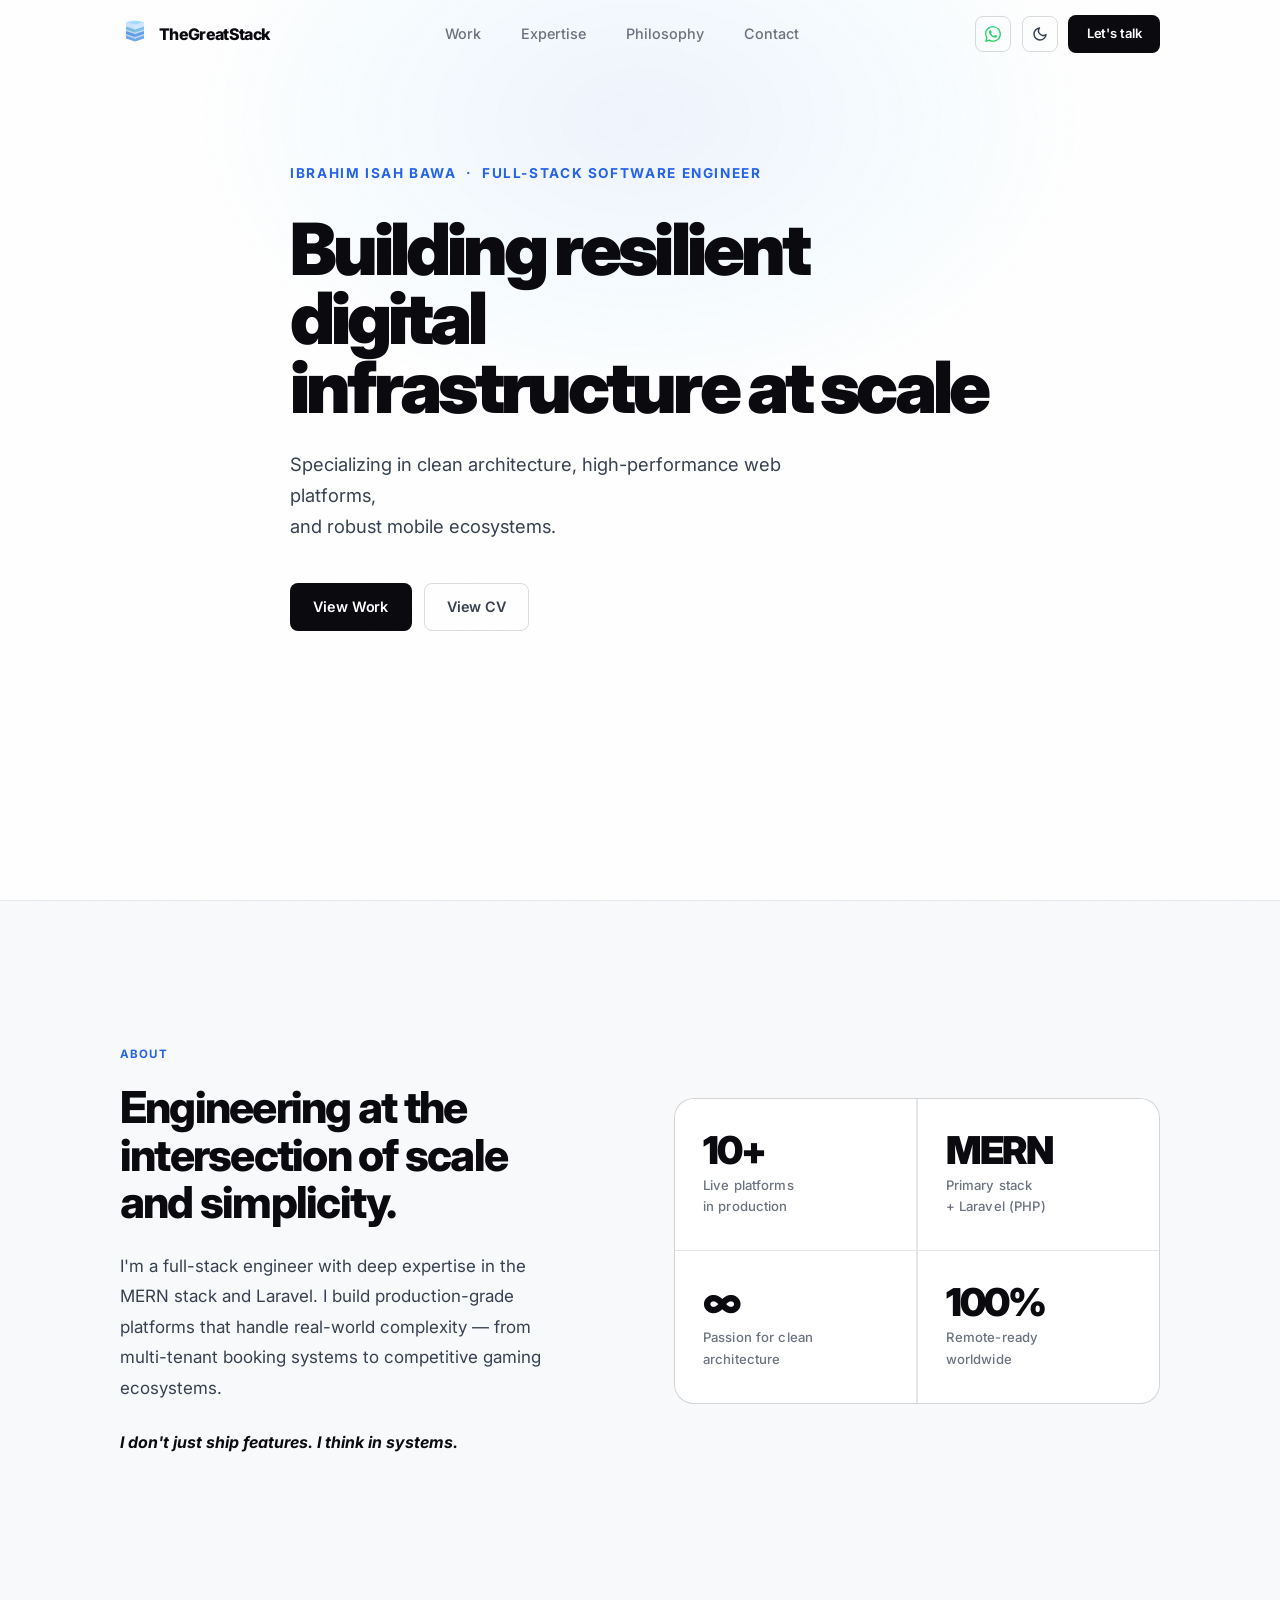
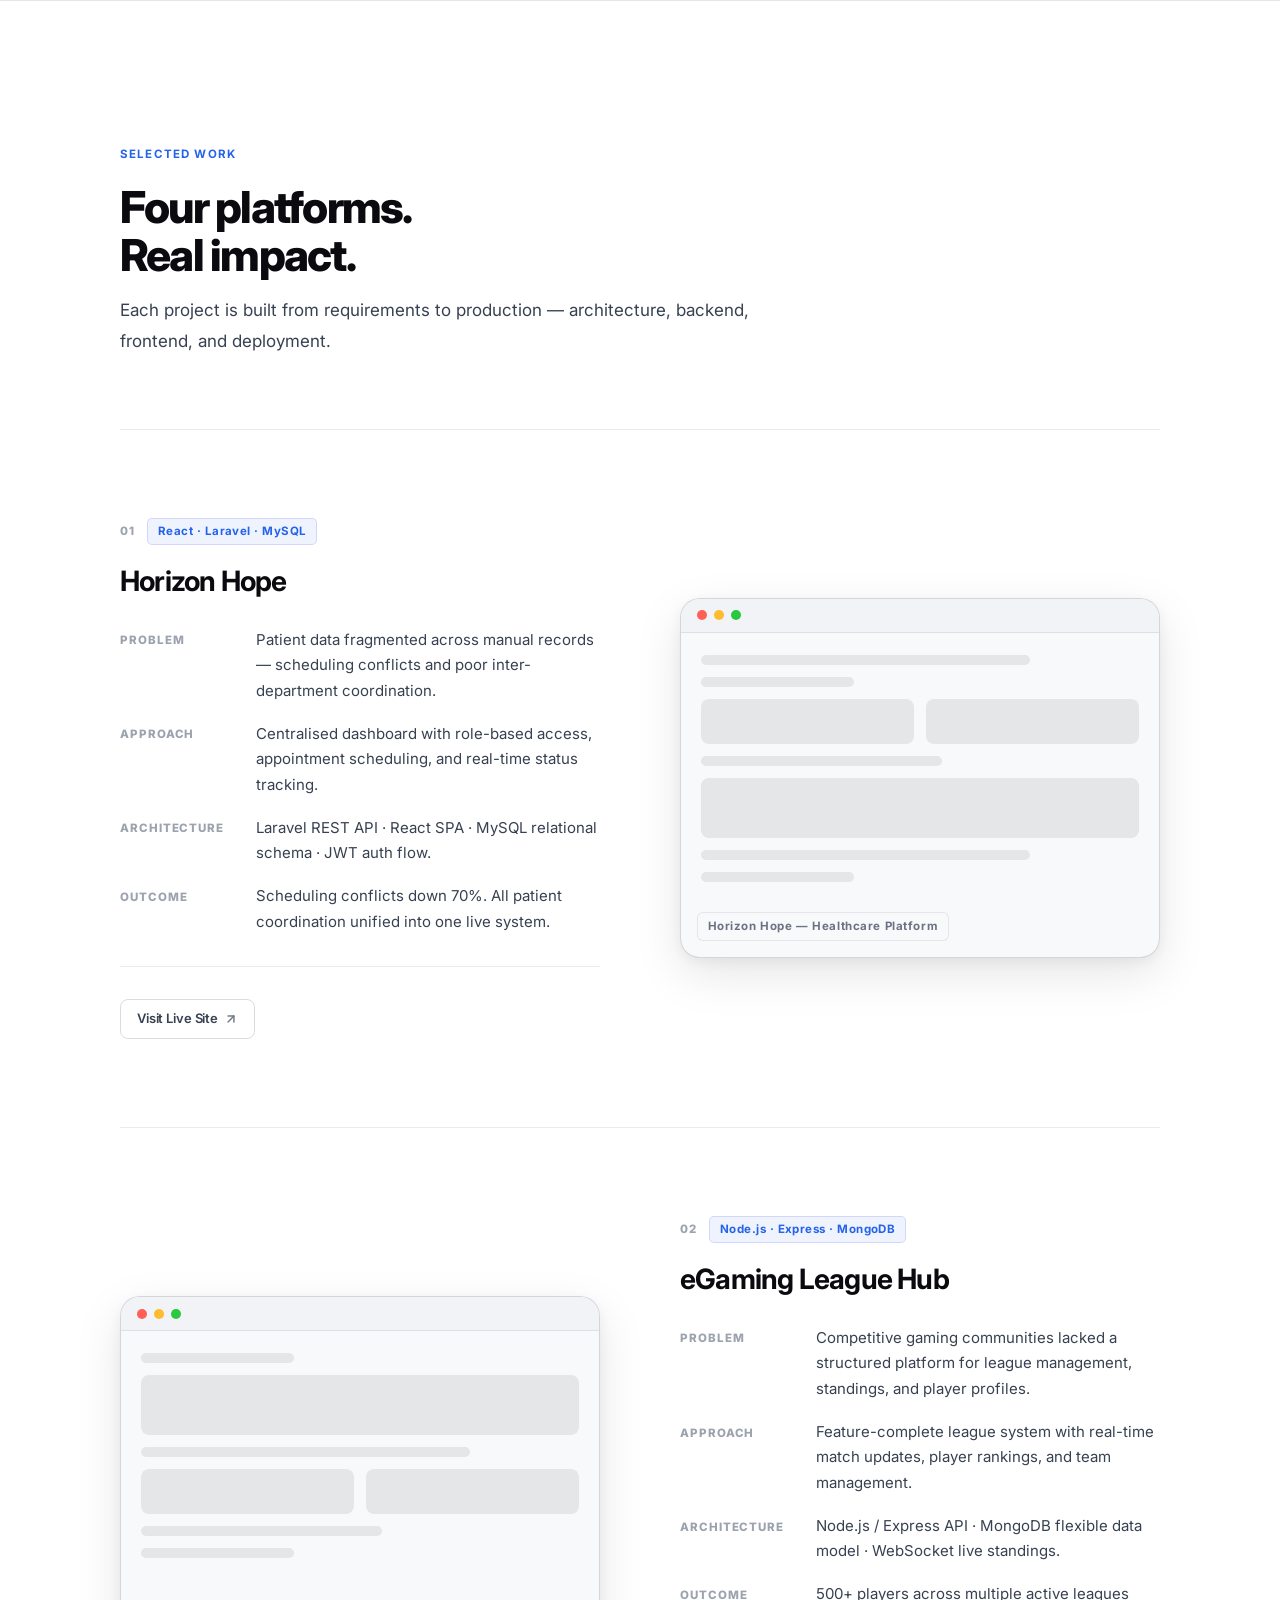
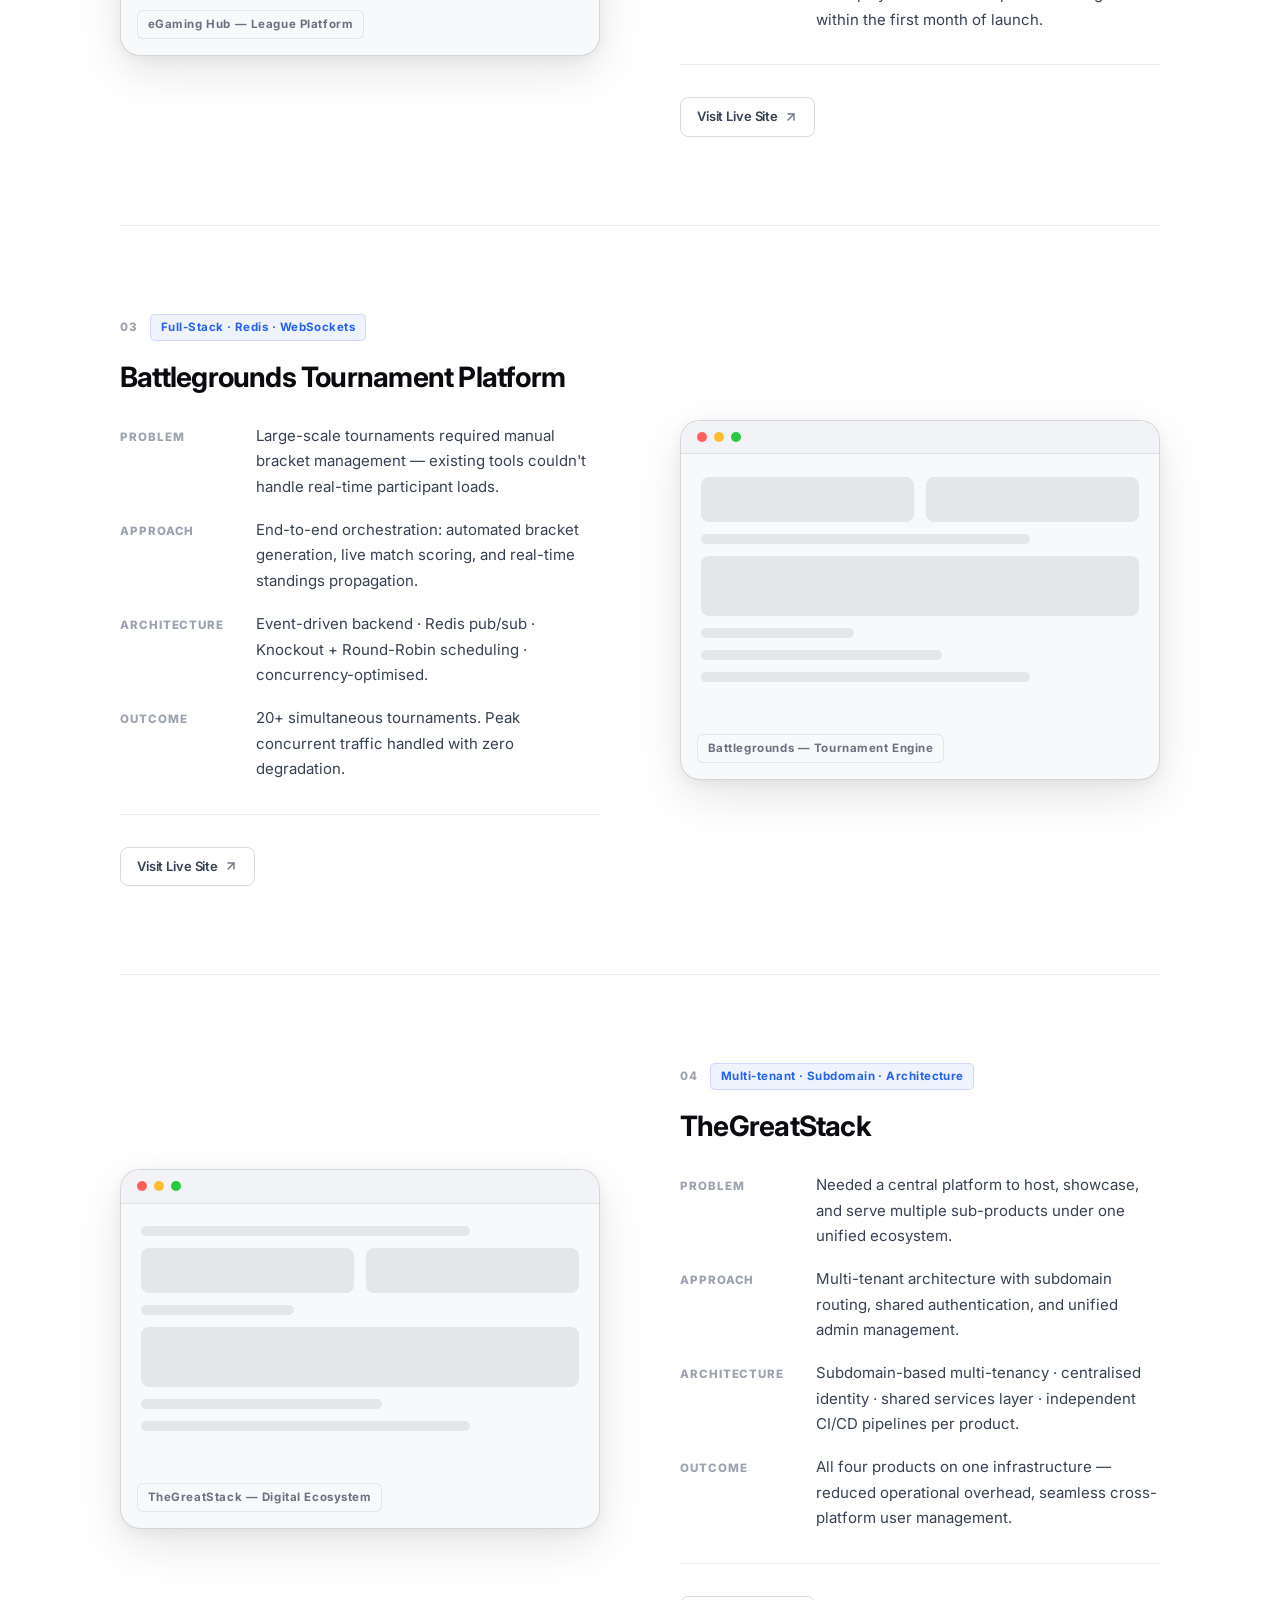
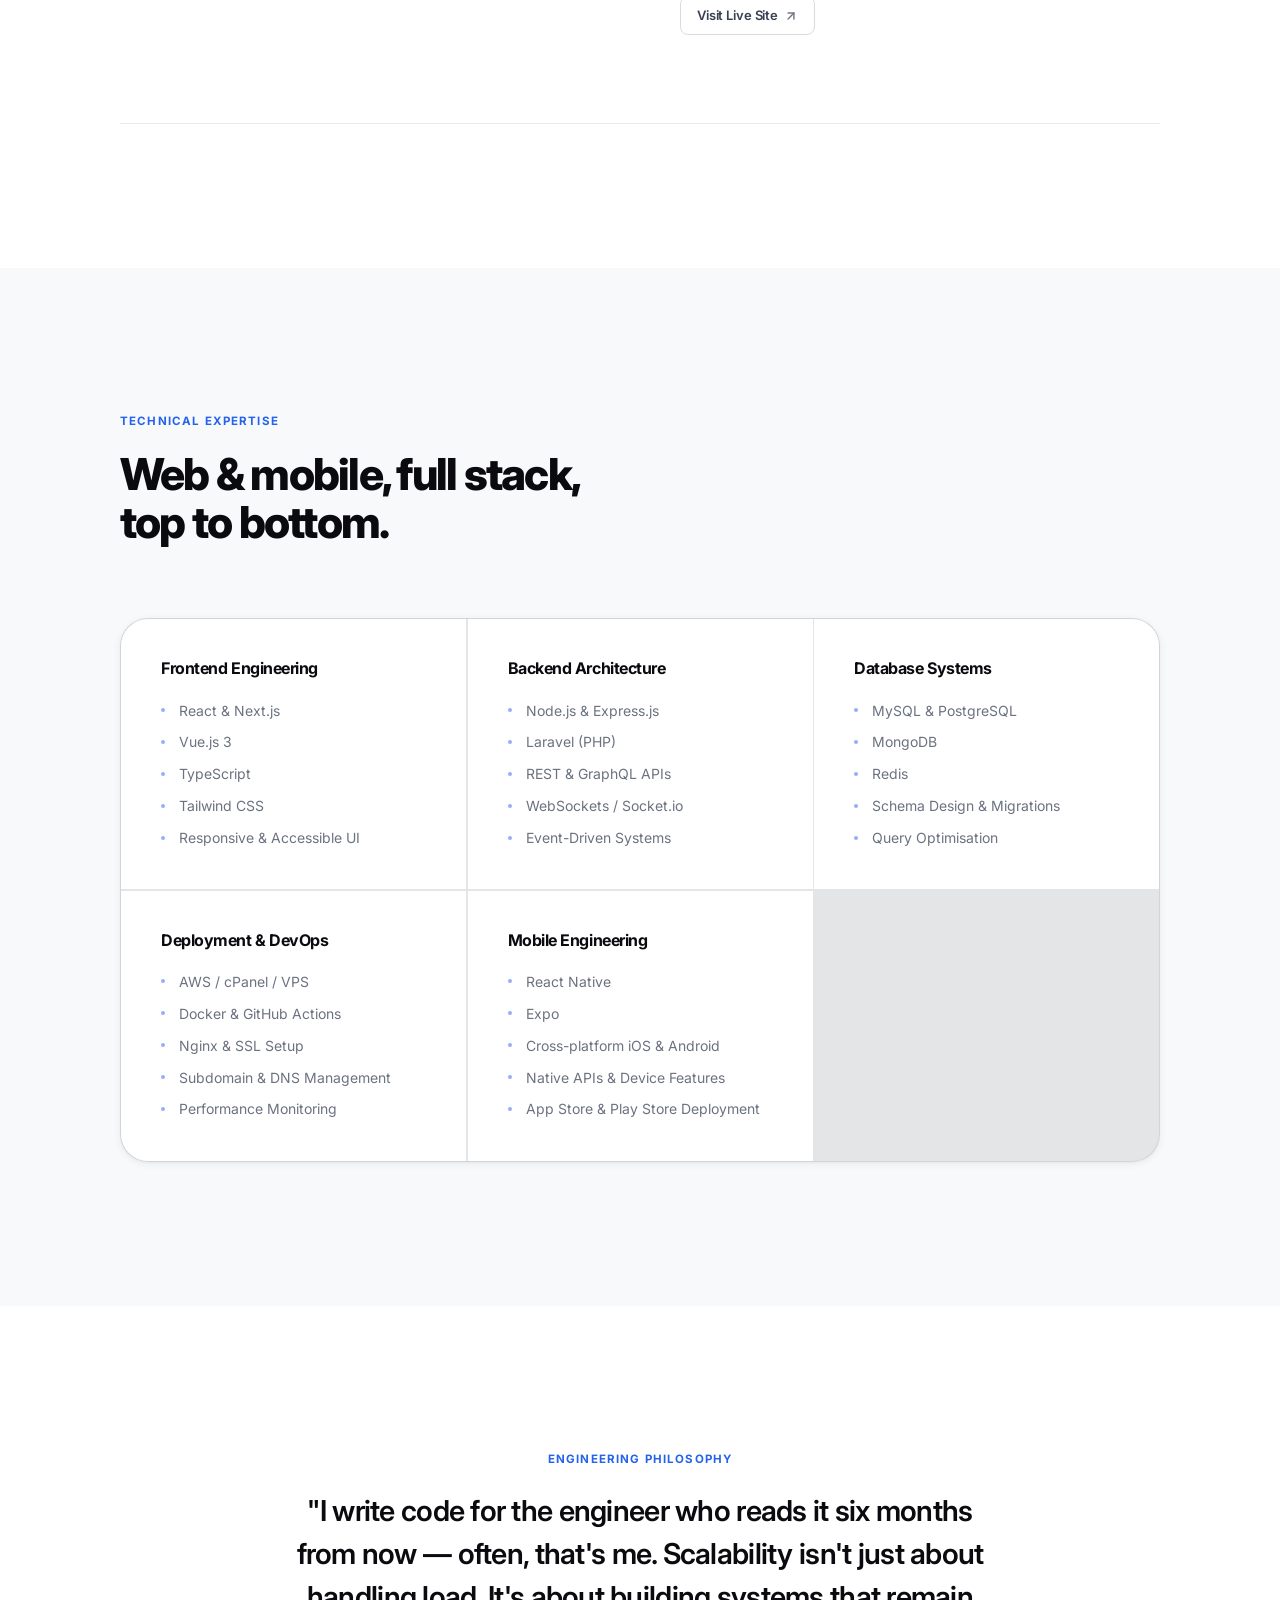
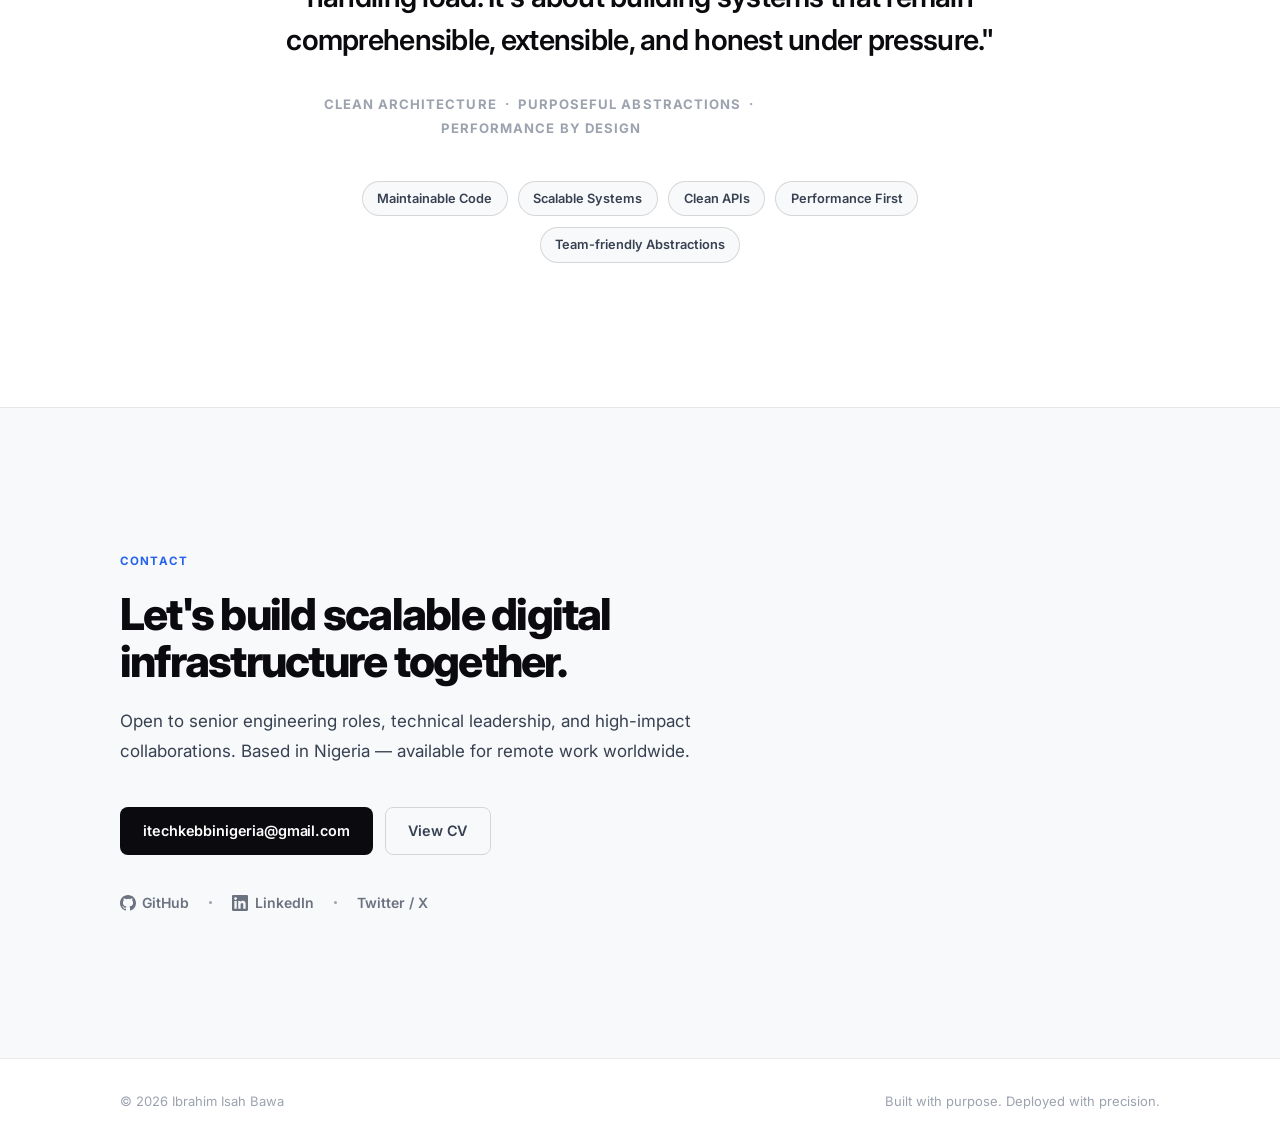
==== commit 4e910a96: "fix to moder21" ====
--- a/index.html
+++ b/index.html
@@ -36,8 +36,8 @@
 
       <div class="nav-meta">
         <!-- WhatsApp -->
-        <a href="https://wa.me/2349012002058" target="_blank" rel="noopener" class="icon-btn"
-          aria-label="Chat on WhatsApp">
+        <a href="https://wa.me/2349012002058?text=Hello%20Ibrahim%2C%20I%27m%20interested%20in%20your%20services%20and%20would%20like%20to%20build%20with%20you."
+          target="_blank" rel="noopener" class="icon-btn" aria-label="Chat on WhatsApp">
           <svg class="icon" style="color:#25D366" xmlns="http://www.w3.org/2000/svg" viewBox="0 0 24 24"
             fill="currentColor">
             <path
@@ -125,7 +125,7 @@
 
           <div class="about-stats reveal" style="--delay:.1s">
             <div class="stat-card">
-              <div class="stat-num">4+</div>
+              <div class="stat-num">10+</div>
               <div class="stat-label">Live platforms<br />in production</div>
             </div>
             <div class="stat-card">
--- a/style.css
+++ b/style.css
@@ -1119,13 +1119,16 @@
 
     /* Nav */
     .site-header {
-        background: var(--bg);
-        border-bottom: 1px solid var(--line);
+        background: var(--bg) !important;
+        border-bottom: 1px solid var(--line) !important;
         height: auto;
+        backdrop-filter: none !important;
+        -webkit-backdrop-filter: none !important;
     }
 
     .nav-container {
         height: 64px;
+        background: var(--bg);
     }
 
     .nav-links {
@@ -1133,14 +1136,16 @@
     }
 
     .mobile-menu-btn {
-        display: flex;
-        color: var(--ink-1);
+        display: flex !important;
+        color: var(--ink-1) !important;
+        opacity: 1 !important;
+        visibility: visible !important;
         z-index: 210;
     }
 
     .mobile-menu-btn .icon {
-        width: 20px;
-        height: 20px;
+        width: 22px;
+        height: 22px;
     }
 
     .mobile-nav {
@@ -1193,17 +1198,19 @@
         gap: .2rem;
     }
 
-    /* Expertise & Reveal Fix */
+    /* Expertise & Reveal Fix — Force visibility on mobile */
     .expertise-grid {
         grid-template-columns: 1fr;
         border-radius: var(--r-md);
         gap: 1px;
     }
 
-    .reveal {
+    .reveal,
+    .fade-up {
         opacity: 1 !important;
         transform: none !important;
         visibility: visible !important;
+        transition: none !important;
     }
 
     /* Philosophy pills */
@@ -1392,23 +1399,120 @@
     margin: 0;
 }
 
-/* Print Overrides */
+/* 🖨️ High-End Professional Print Isolation (Fixes 11-page bug) */
 @media print {
-    body * {
-        visibility: hidden;
-    }
-
-    #cv-content,
-    #cv-content * {
-        visibility: visible;
-    }
-
-    #cv-content {
-        position: absolute !important;
-        left: 0 !important;
-        top: 0 !important;
+
+    /* Total Isolation: Kill everything top-level except the CV */
+    .site-header,
+    main,
+    .site-footer,
+    #mobile-nav,
+    .btn-cv-sticky {
+        display: none !important;
+    }
+
+    /* Force Body/HTML to behave */
+    html,
+    body {
+        background: #ffffff !important;
+        height: auto !important;
+        margin: 0 !important;
+        padding: 0 !important;
+        overflow: visible !important;
+    }
+
+    #cv-modal {
+        position: static !important;
+        /* Removes ghost absolute height */
+        display: block !important;
+        opacity: 1 !important;
+        visibility: visible !important;
+        background: #ffffff !important;
+        padding: 0 !important;
+        margin: 0 !important;
+        box-shadow: none !important;
+        overflow: visible !important;
+        z-index: auto !important;
+    }
+
+    .modal-overlay {
+        position: static !important;
+        display: block !important;
+        background: #ffffff !important;
+        backdrop-filter: none !important;
+        padding: 0 !important;
+    }
+
+    .modal-container {
         width: 100% !important;
+        max-width: none !important;
+        max-height: none !important;
+        box-shadow: none !important;
+        transform: none !important;
+        border: none !important;
+        background: #ffffff !important;
+        margin: 0 !important;
+        position: static !important;
+    }
+
+    .modal-header {
+        display: none !important;
+    }
+
+    .cv-document {
         padding: 0 !important;
+        background: #ffffff !important;
+        color: #000000 !important;
+        font-family: 'Inter', Arial, sans-serif !important;
+        overflow: visible !important;
+    }
+
+    .cv-header {
+        border-bottom: 3px solid #000 !important;
+        padding-bottom: 2rem !important;
+    }
+
+    .cv-id h1 {
+        font-size: 32pt !important;
+        color: #000 !important;
+        font-weight: 800 !important;
+        line-height: 1.1 !important;
+    }
+
+    .cv-title {
+        font-size: 14pt !important;
+        color: #333 !important;
+    }
+
+    .cv-section-title {
+        font-size: 13pt !important;
+        color: #000 !important;
+        border-bottom: 1.5pt solid #eee !important;
+        padding-bottom: 4pt !important;
+        font-weight: 700 !important;
+        margin-top: 2rem !important;
+    }
+
+    .cv-item h3 {
+        font-size: 12pt !important;
+        color: #000 !important;
+    }
+
+    .badge {
+        border: 1px solid #ddd !important;
+        background: #f8f8f8 !important;
+        color: #000 !important;
+    }
+
+    .cv-grid {
+        display: grid !important;
+        grid-template-columns: 1fr 1fr !important;
+        gap: 2rem !important;
+    }
+
+    .cv-section,
+    .cv-item {
+        page-break-inside: avoid !important;
     }
 }
 
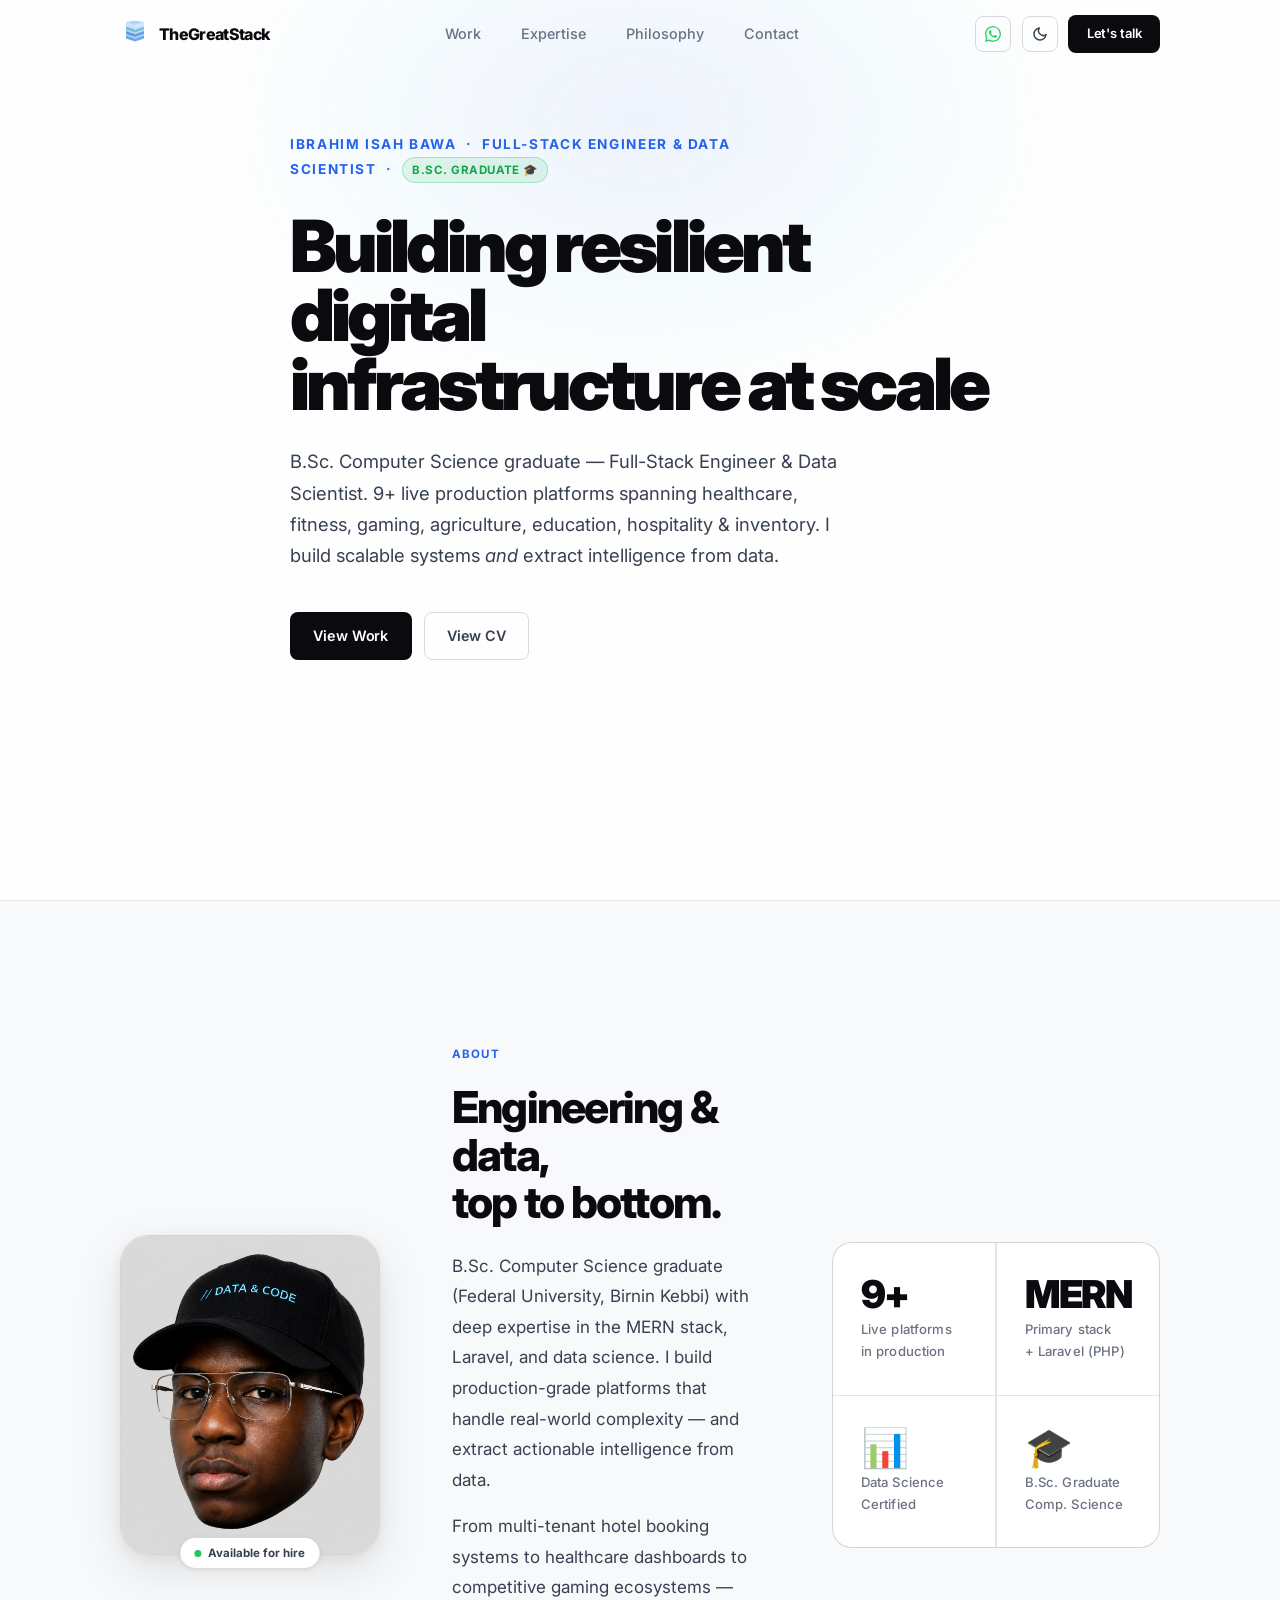
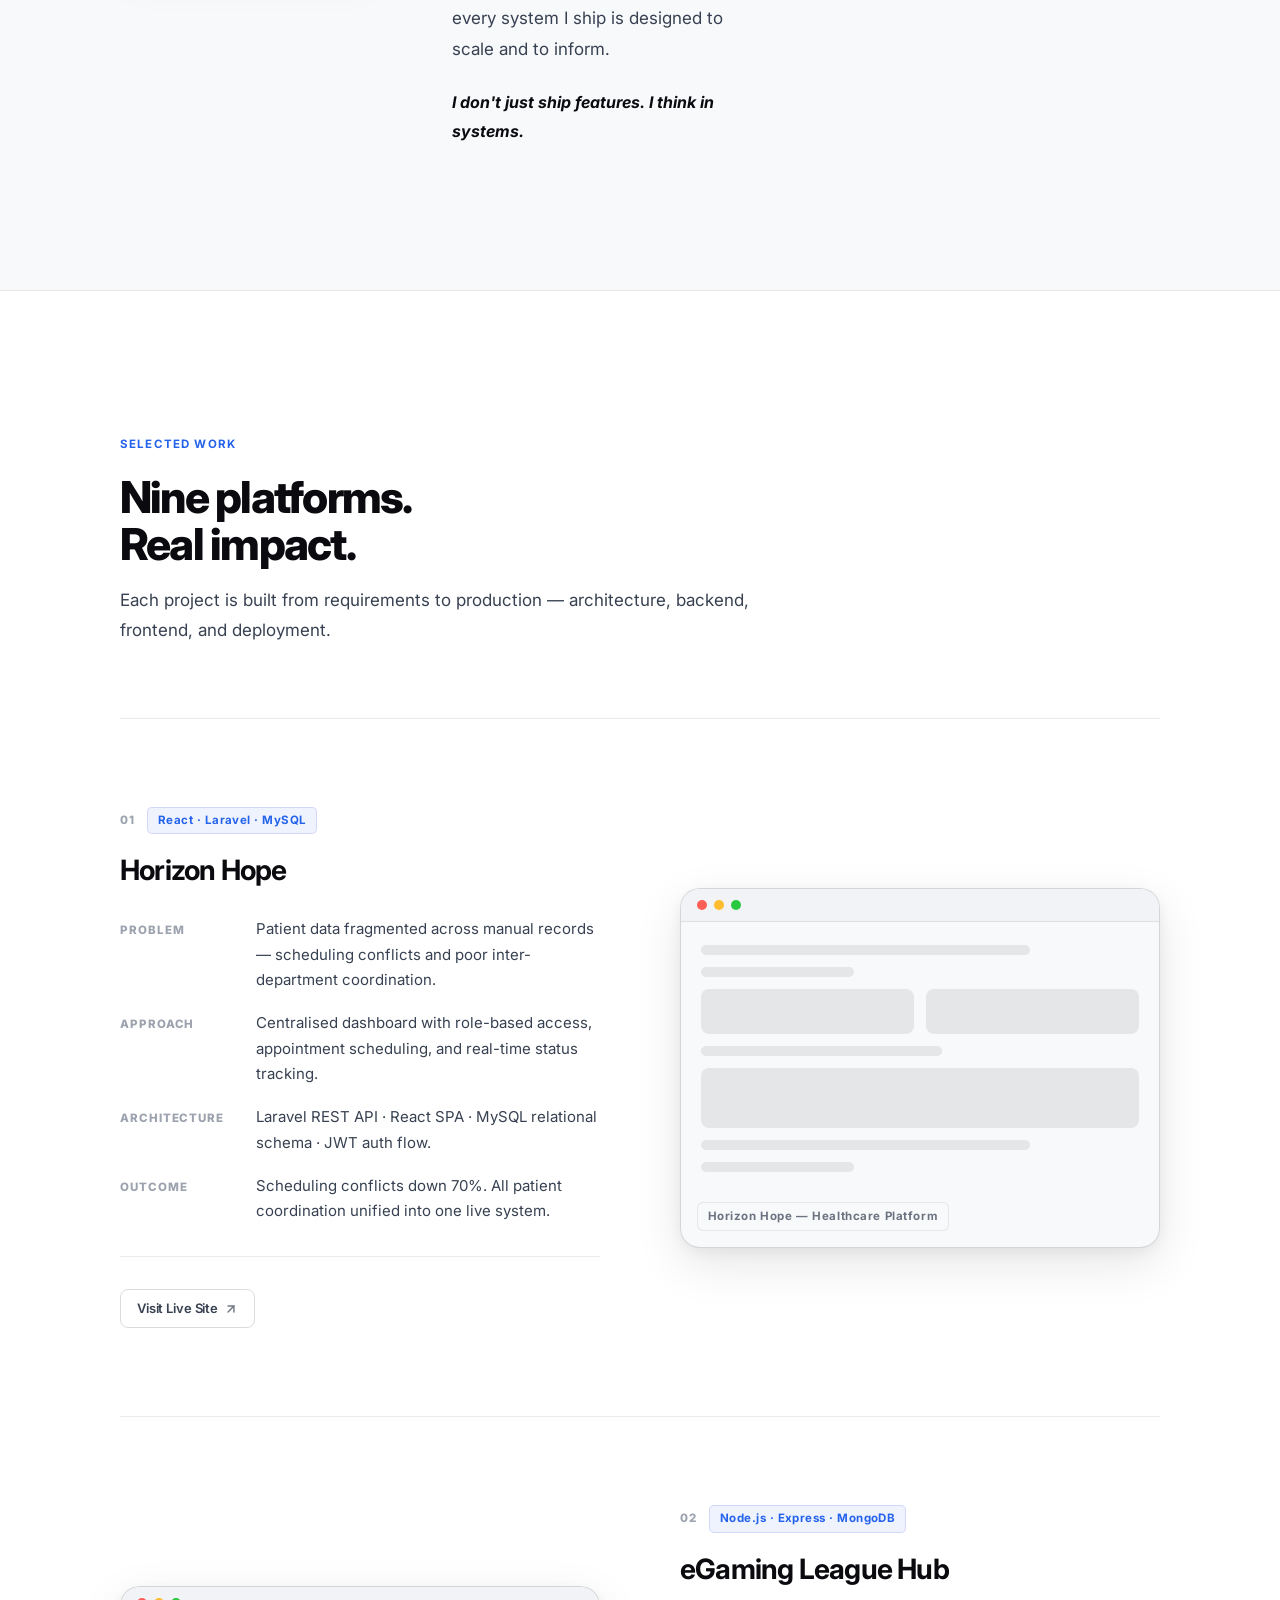
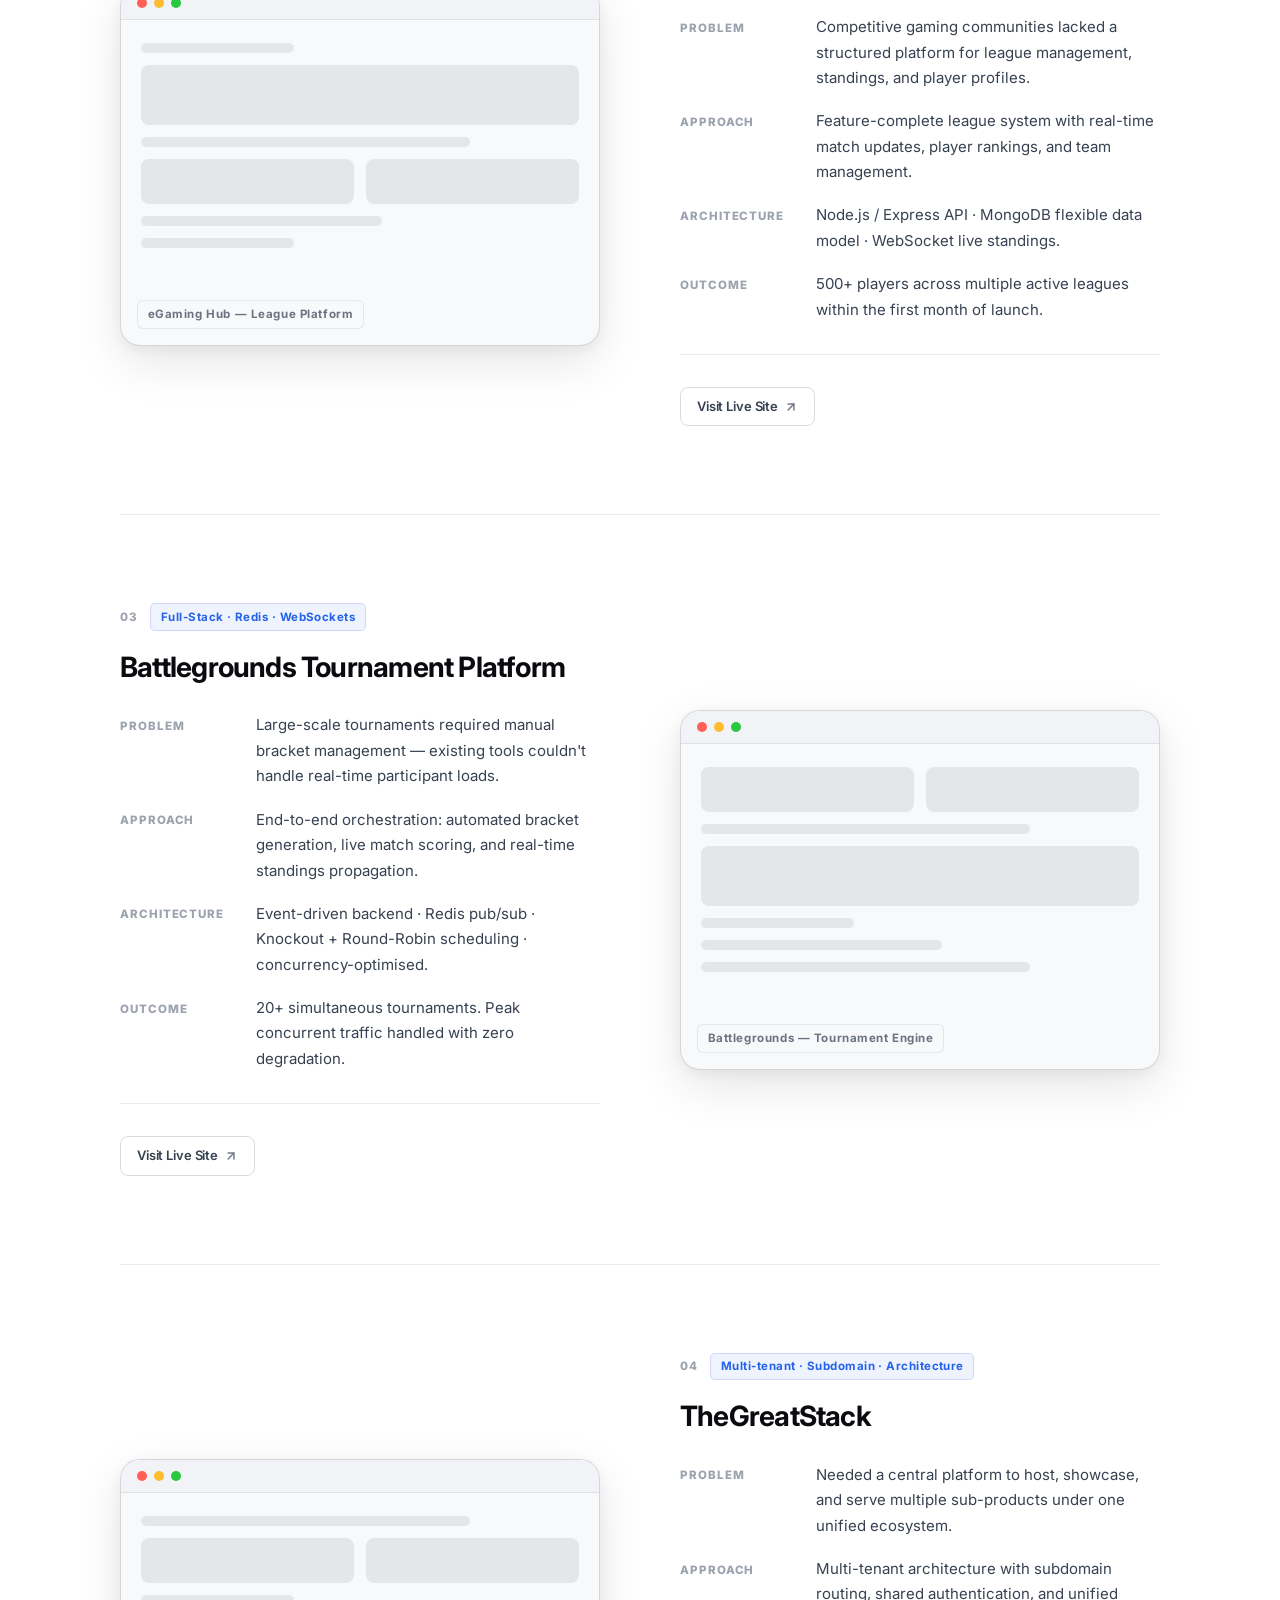
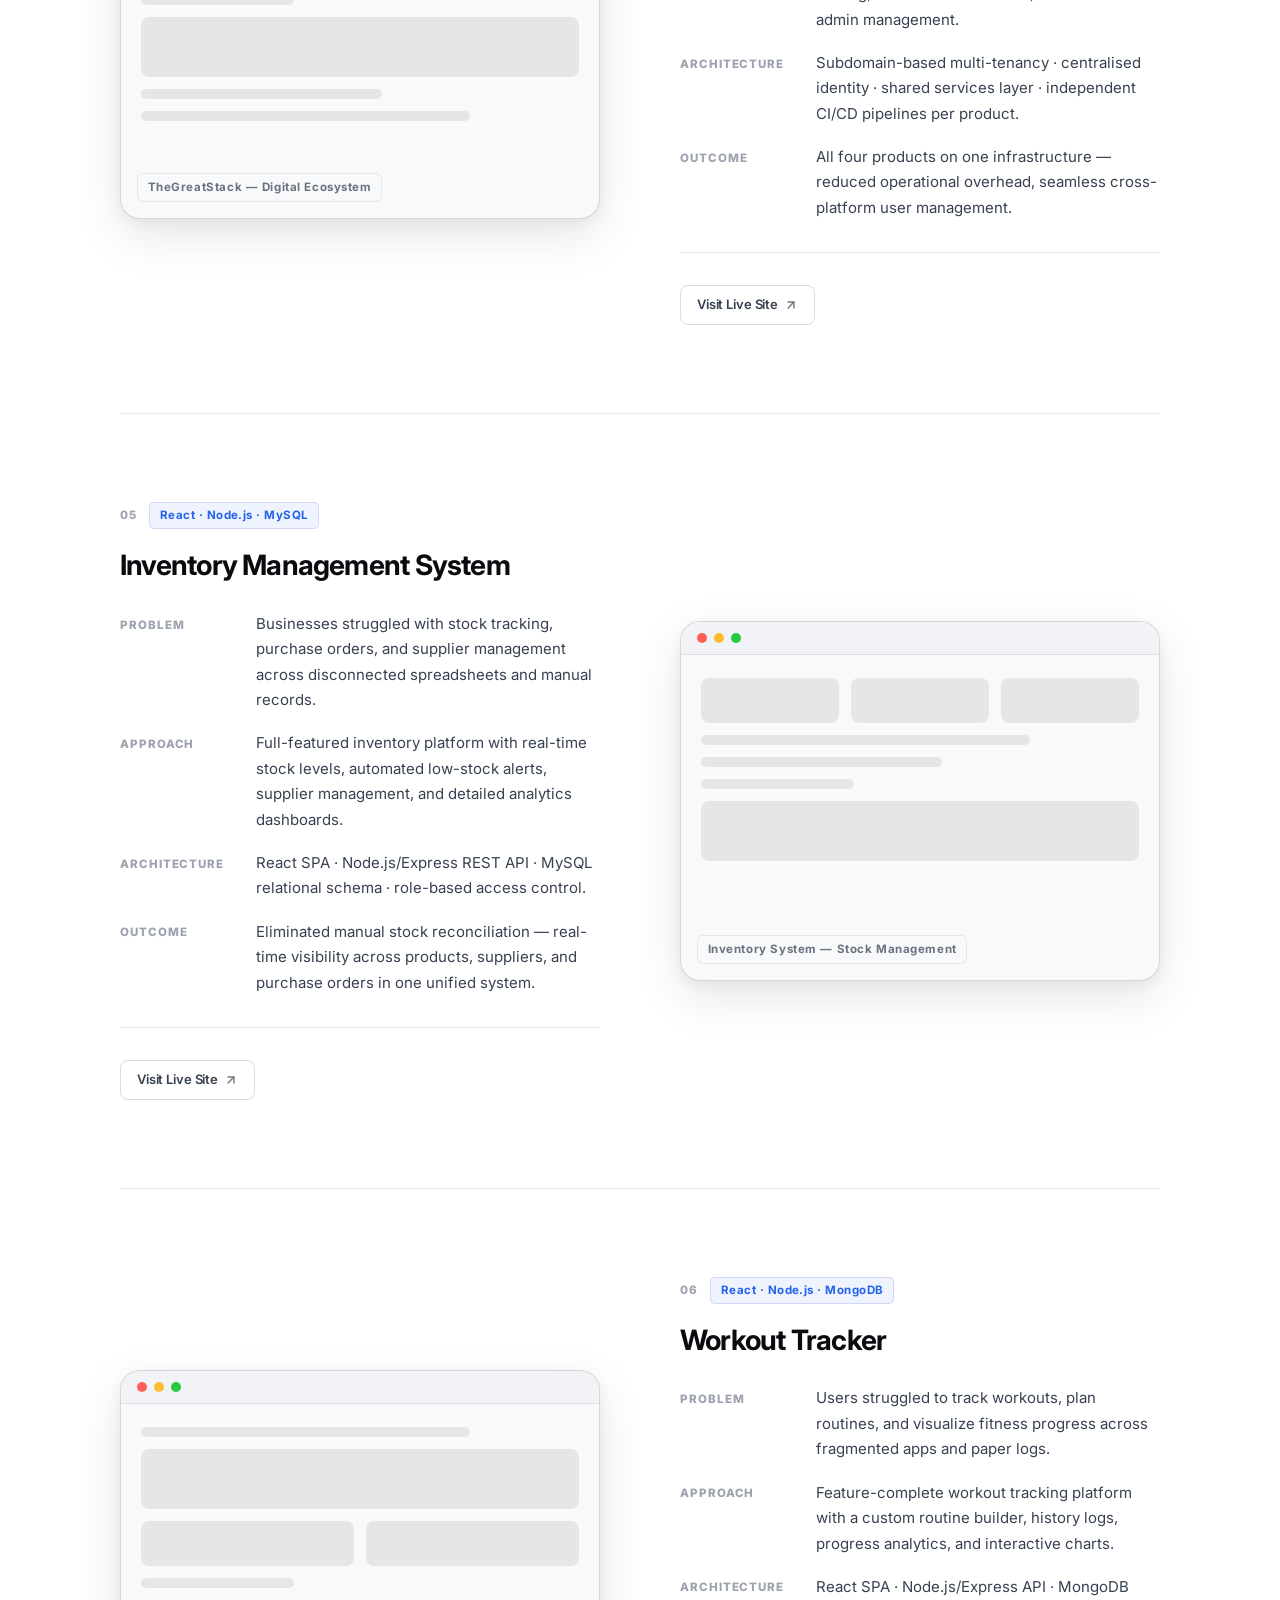
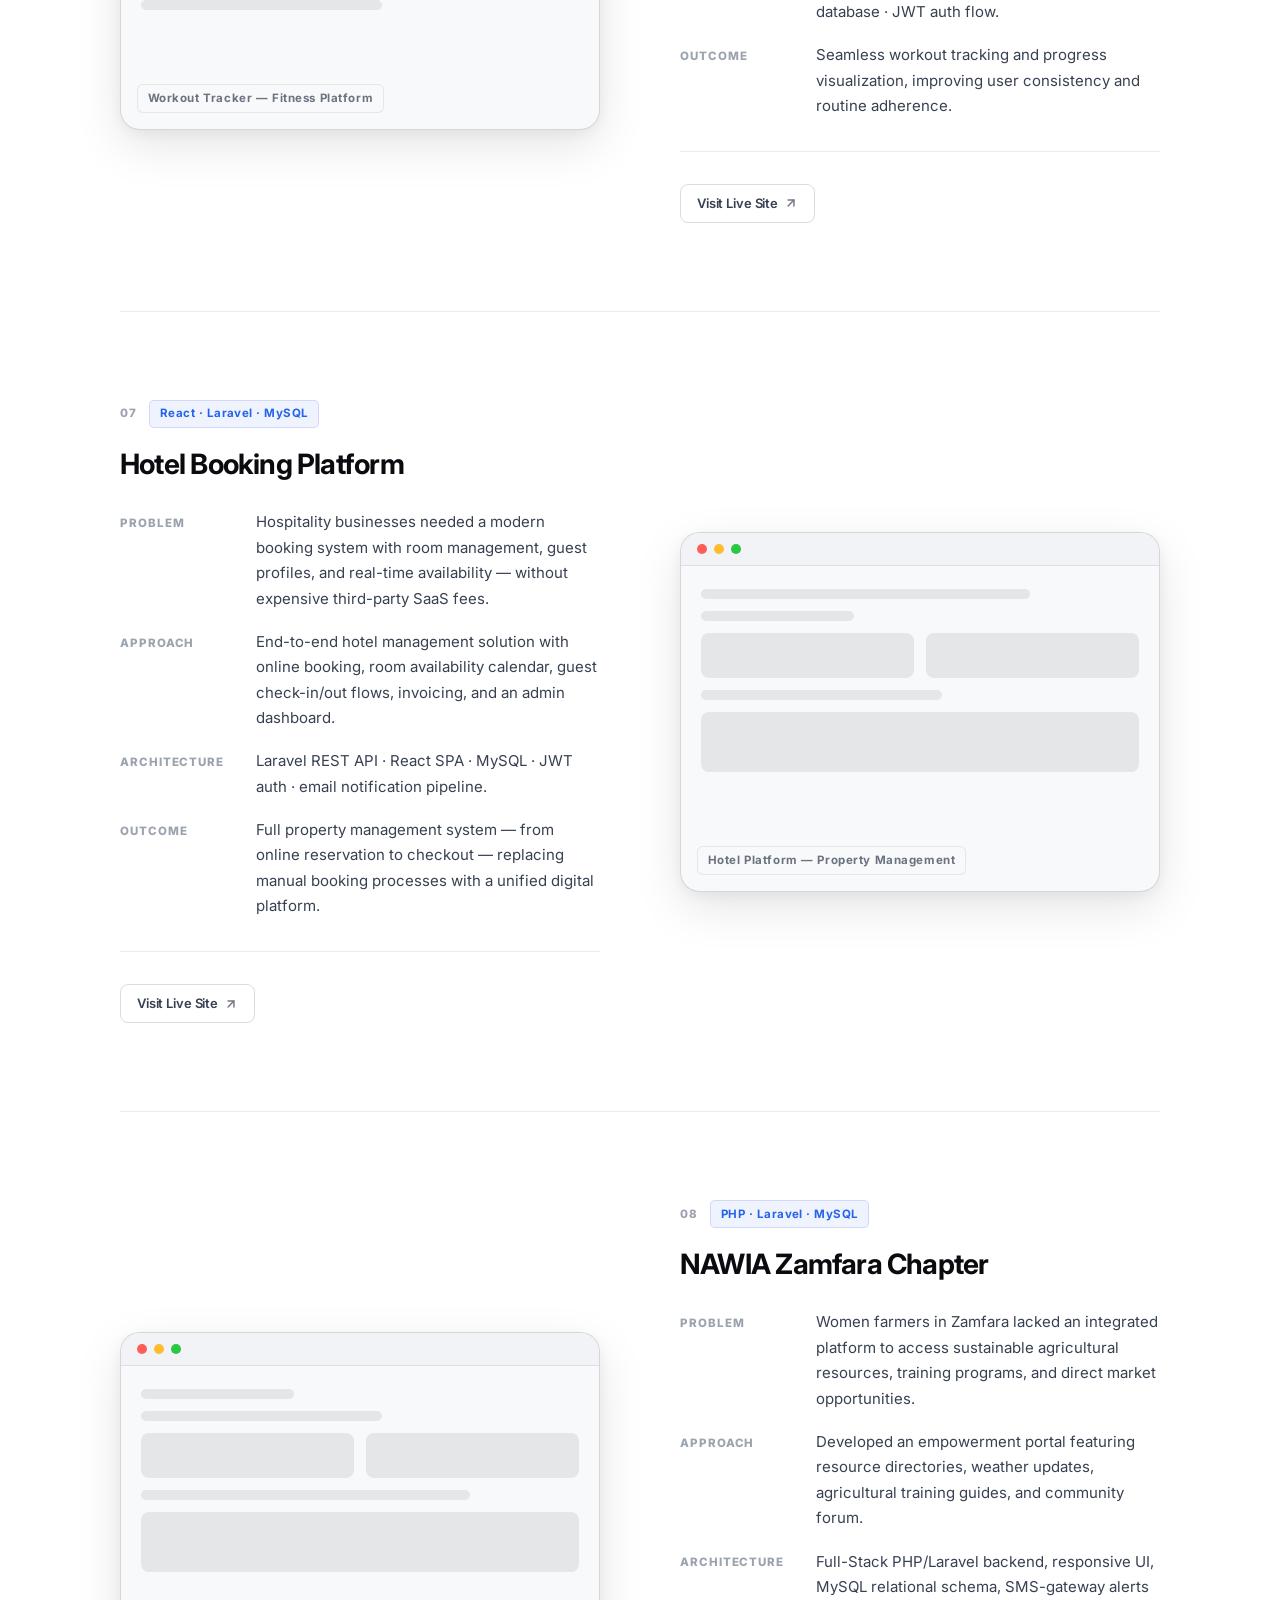
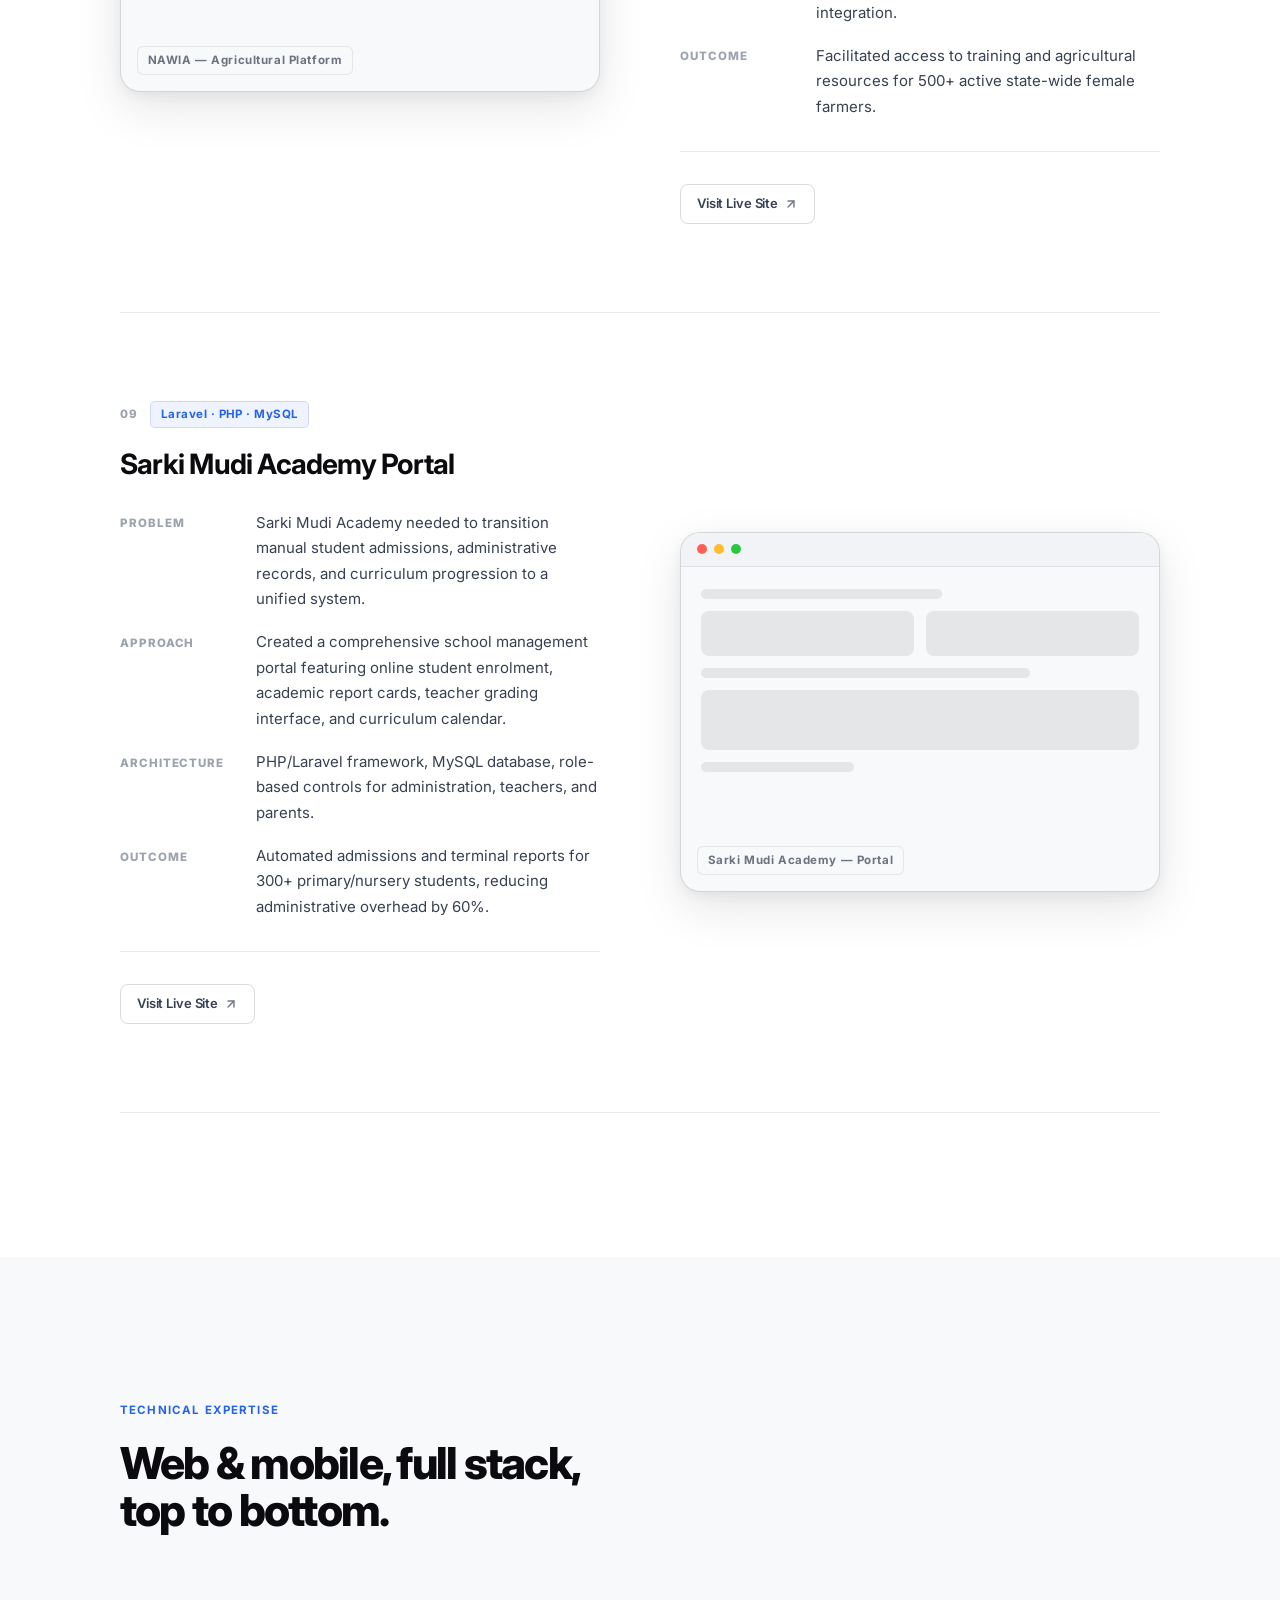
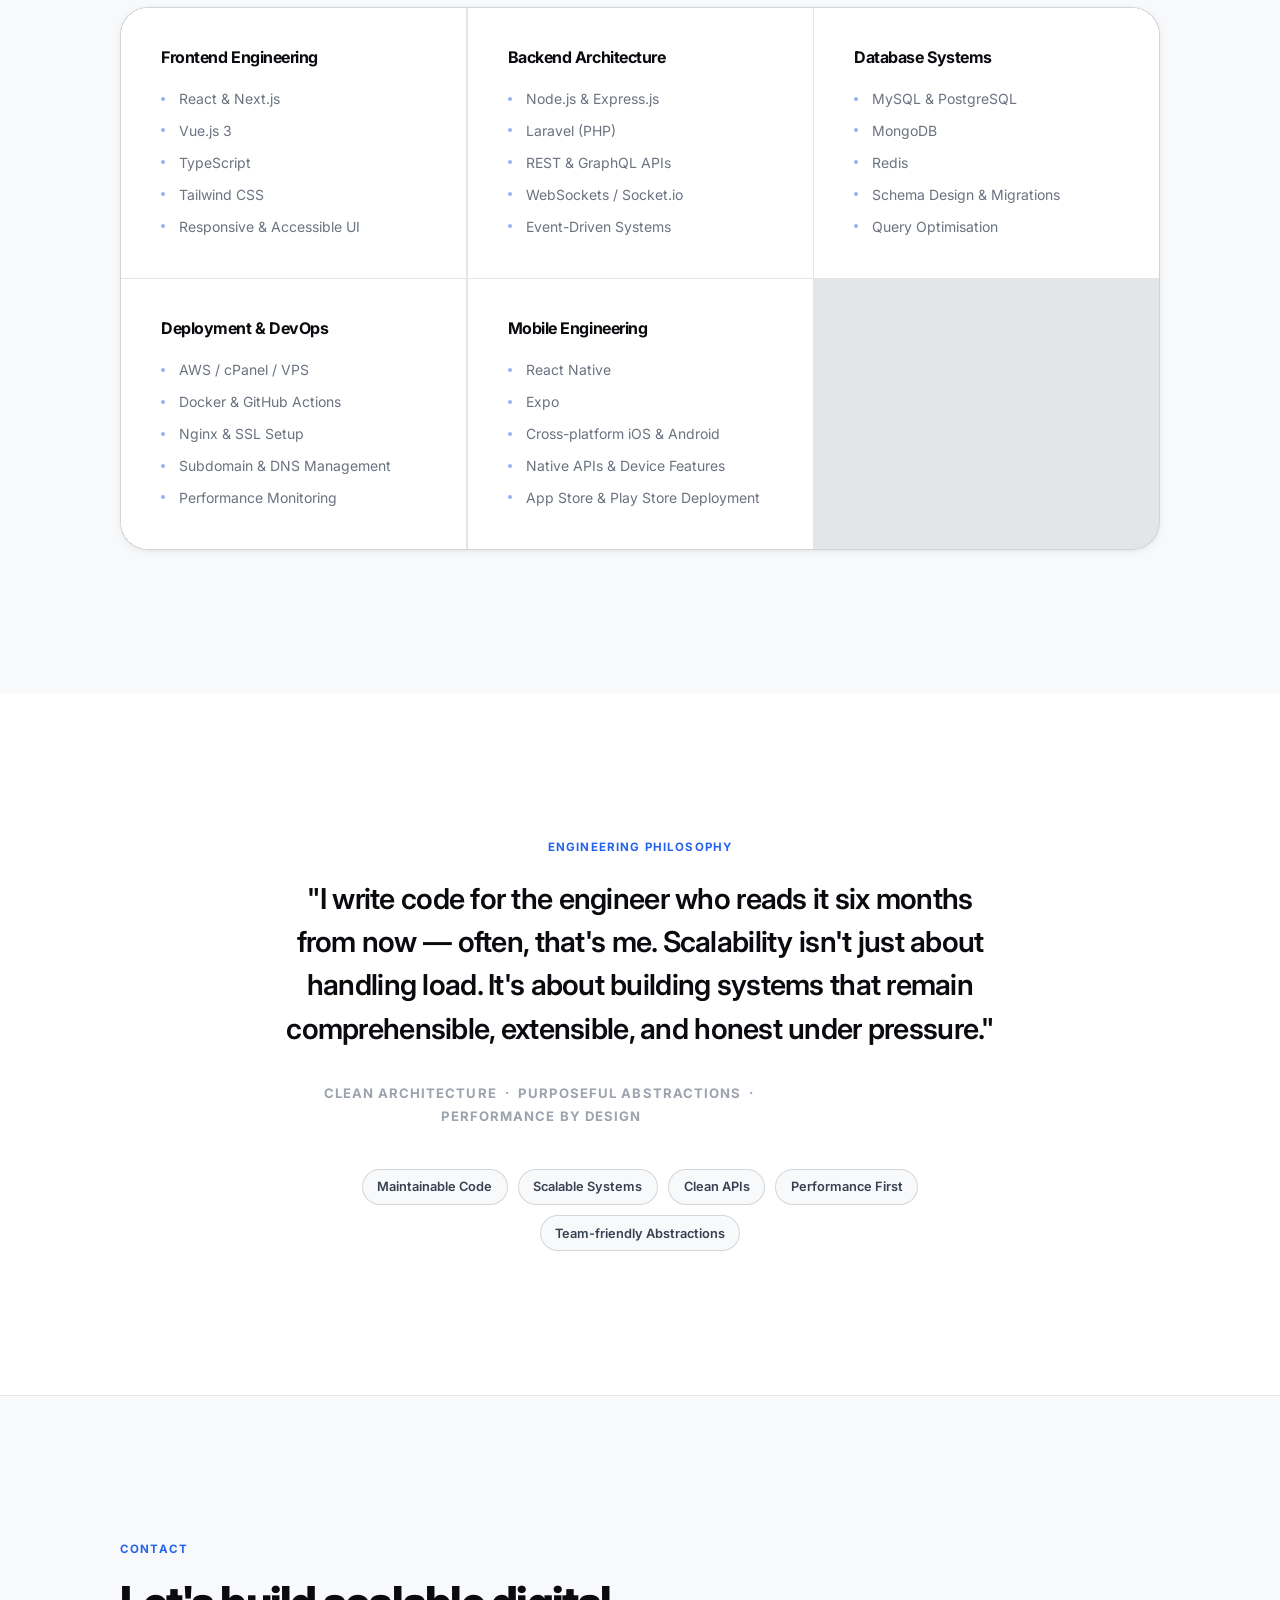
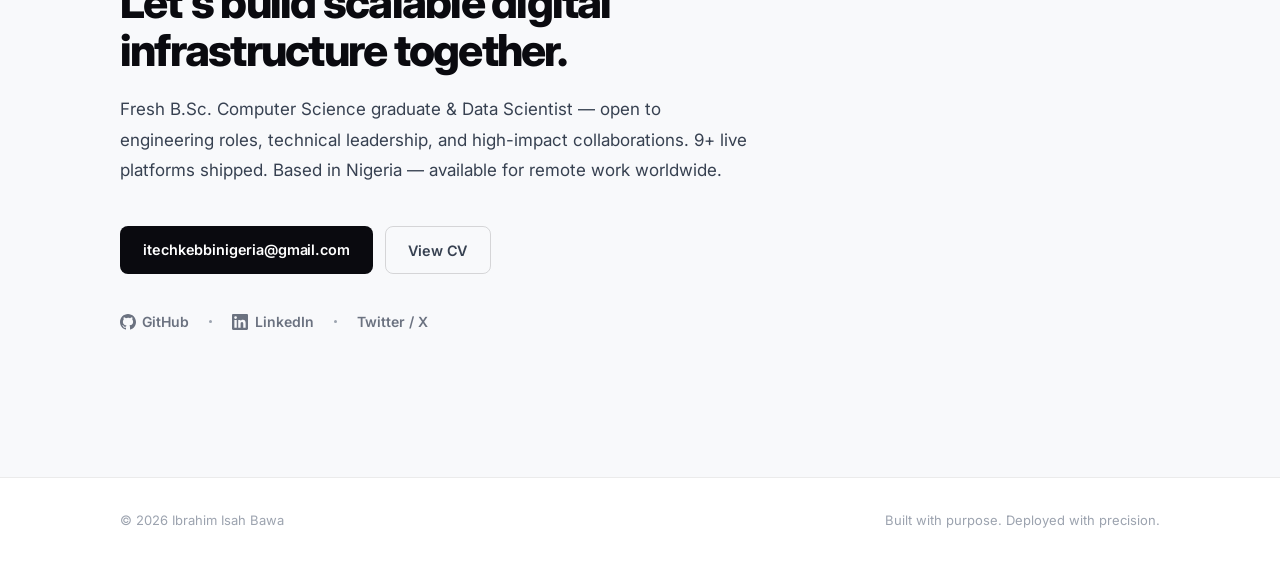
==== commit bb625124: "Update portfolio: fix mobile spacing, correct workout tracker project, add profile image" ====
--- a/index.html
+++ b/index.html
@@ -5,10 +5,10 @@
   <meta charset="UTF-8" />
   <meta name="viewport" content="width=device-width, initial-scale=1.0" />
   <meta name="description"
-    content="Ibrahim Isah Bawa — Full-Stack Software Engineer building scalable web platforms, tournament systems, and digital ecosystems from Nigeria." />
+    content="Ibrahim Isah Bawa — Graduate Full-Stack Software Engineer &amp; Data Scientist. 9+ live production platforms including healthcare, fitness, gaming, agriculture, education, hospitality, and inventory management. Based in Nigeria, available worldwide." />
   <meta name="theme-color" content="#ffffff" media="(prefers-color-scheme: light)" />
   <meta name="theme-color" content="#08080c" media="(prefers-color-scheme: dark)" />
-  <title>Ibrahim Isah Bawa — Full-Stack Software Engineer</title>
+  <title>Ibrahim Isah Bawa — Full-Stack Engineer &amp; Data Scientist | Graduate</title>
   <link rel="icon" type="image/svg+xml" href="tech-stack-logo.svg" />
   <link rel="preconnect" href="https://fonts.googleapis.com" />
   <link rel="preconnect" href="https://fonts.gstatic.com" crossorigin />
@@ -89,14 +89,16 @@
     <section class="hero" id="home">
       <div class="container hero-container">
 
-        <p class="hero-role fade-up">Ibrahim Isah Bawa &nbsp;·&nbsp; Full-Stack Software Engineer</p>
+        <p class="hero-role fade-up">Ibrahim Isah Bawa &nbsp;·&nbsp; Full-Stack Engineer &amp; Data Scientist &nbsp;·&nbsp; <span class="grad-badge">B.Sc. Graduate 🎓</span></p>
 
         <h1 class="hero-title fade-up" style="--delay:.07s">
           Building resilient digital<br />infrastructure at scale
         </h1>
 
         <p class="hero-sub fade-up" style="--delay:.14s">
-          Specializing in clean architecture, high-performance web platforms,<br />and robust mobile ecosystems.
+          B.Sc. Computer Science graduate — Full-Stack Engineer &amp; Data Scientist. 9+ live
+          production platforms spanning healthcare, fitness, gaming, agriculture, education,
+          hospitality &amp; inventory. I build scalable systems <em>and</em> extract intelligence from data.
         </p>
 
         <div class="hero-actions fade-up" style="--delay:.20s">
@@ -114,18 +116,31 @@
       <div class="container">
         <div class="about-inner">
 
-          <div class="about-text reveal">
+          <!-- Profile Photo -->
+          <div class="about-photo reveal">
+            <div class="photo-frame">
+              <img src="myimage.png" alt="Ibrahim Isah Bawa — Full-Stack Engineer & Data Scientist" class="profile-img" />
+              <div class="photo-badge">
+                <span class="photo-badge-dot"></span>
+                Available for hire
+              </div>
+            </div>
+          </div>
+
+          <div class="about-text reveal" style="--delay:.08s">
             <span class="eyebrow">About</span>
-            <h2>Engineering at the<br />intersection of scale<br />and simplicity.</h2>
-            <p>I'm a full-stack engineer with deep expertise in the MERN stack and Laravel. I build production-grade
-              platforms that handle real-world complexity — from multi-tenant booking systems to competitive gaming
-              ecosystems.</p>
+            <h2>Engineering &amp; data,<br />top to bottom.</h2>
+            <p>B.Sc. Computer Science graduate (Federal University, Birnin Kebbi) with deep expertise in the MERN
+              stack, Laravel, and data science. I build production-grade platforms that handle real-world complexity
+              — and extract actionable intelligence from data.</p>
+            <p>From multi-tenant hotel booking systems to healthcare dashboards to competitive gaming ecosystems —
+              every system I ship is designed to scale and to inform.</p>
             <p class="strong-line">I don't just ship features. I think in systems.</p>
           </div>
 
-          <div class="about-stats reveal" style="--delay:.1s">
+          <div class="about-stats reveal" style="--delay:.16s">
             <div class="stat-card">
-              <div class="stat-num">10+</div>
+              <div class="stat-num">9+</div>
               <div class="stat-label">Live platforms<br />in production</div>
             </div>
             <div class="stat-card">
@@ -133,12 +148,12 @@
               <div class="stat-label">Primary stack<br />+ Laravel (PHP)</div>
             </div>
             <div class="stat-card">
-              <div class="stat-num">∞</div>
-              <div class="stat-label">Passion for clean<br />architecture</div>
+              <div class="stat-num">📊</div>
+              <div class="stat-label">Data Science<br />Certified</div>
             </div>
             <div class="stat-card">
-              <div class="stat-num">100%</div>
-              <div class="stat-label">Remote-ready<br />worldwide</div>
+              <div class="stat-num">🎓</div>
+              <div class="stat-label">B.Sc. Graduate<br />Comp. Science</div>
             </div>
           </div>
 
@@ -153,7 +168,7 @@
 
         <div class="section-header reveal">
           <span class="eyebrow">Selected Work</span>
-          <h2>Four platforms.<br />Real impact.</h2>
+          <h2>Nine platforms.<br />Real impact.</h2>
           <p>Each project is built from requirements to production — architecture, backend, frontend, and deployment.
           </p>
         </div>
@@ -399,6 +414,301 @@
                 <div class="ui-row wide" style="animation-delay:.15s"></div>
               </div>
               <span class="window-project-label">TheGreatStack — Digital Ecosystem</span>
+            </div>
+          </div>
+        </article>
+
+
+        <!-- ── Project 05 ── -->
+        <article class="project reveal">
+          <div class="project-info">
+            <div class="project-top">
+              <span class="project-num">05</span>
+              <span class="project-badge">React · Node.js · MySQL</span>
+            </div>
+            <h3>Inventory Management System</h3>
+            <dl class="case-study">
+              <div class="case-row">
+                <dt>Problem</dt>
+                <dd>Businesses struggled with stock tracking, purchase orders, and supplier management across
+                  disconnected spreadsheets and manual records.</dd>
+              </div>
+              <div class="case-row">
+                <dt>Approach</dt>
+                <dd>Full-featured inventory platform with real-time stock levels, automated low-stock alerts,
+                  supplier management, and detailed analytics dashboards.</dd>
+              </div>
+              <div class="case-row">
+                <dt>Architecture</dt>
+                <dd>React SPA · Node.js/Express REST API · MySQL relational schema · role-based access control.
+                </dd>
+              </div>
+              <div class="case-row">
+                <dt>Outcome</dt>
+                <dd>Eliminated manual stock reconciliation — real-time visibility across products, suppliers,
+                  and purchase orders in one unified system.</dd>
+              </div>
+            </dl>
+            <a href="https://inventory.thegreatstack.com" target="_blank" rel="noopener" class="btn btn-ghost btn-sm">
+              Visit Live Site
+              <svg class="icon-sm" xmlns="http://www.w3.org/2000/svg" viewBox="0 0 24 24" fill="none"
+                stroke="currentColor" stroke-width="2.5" stroke-linecap="round" stroke-linejoin="round">
+                <line x1="7" y1="17" x2="17" y2="7" />
+                <polyline points="7 7 17 7 17 17" />
+              </svg>
+            </a>
+          </div>
+          <div class="project-visual">
+            <div class="project-window">
+              <div class="window-bar">
+                <span class="window-dot window-dot-r"></span>
+                <span class="window-dot window-dot-y"></span>
+                <span class="window-dot window-dot-g"></span>
+              </div>
+              <div class="window-body">
+                <div class="ui-block-row">
+                  <div class="ui-row block-half" style="animation-delay:.2s"></div>
+                  <div class="ui-row block-half" style="animation-delay:.4s"></div>
+                  <div class="ui-row block-half" style="animation-delay:.1s"></div>
+                </div>
+                <div class="ui-row wide" style="animation-delay:.15s"></div>
+                <div class="ui-row med" style="animation-delay:.3s"></div>
+                <div class="ui-row short" style="animation-delay:.5s"></div>
+                <div class="ui-row block" style="animation-delay:.25s"></div>
+              </div>
+              <span class="window-project-label">Inventory System — Stock Management</span>
+            </div>
+          </div>
+        </article>
+
+        <!-- ── Project 06 ── -->
+        <article class="project project-alt reveal">
+          <div class="project-info">
+            <div class="project-top">
+              <span class="project-num">06</span>
+              <span class="project-badge">React · Node.js · MongoDB</span>
+            </div>
+            <h3>Workout Tracker</h3>
+            <dl class="case-study">
+              <div class="case-row">
+                <dt>Problem</dt>
+                <dd>Users struggled to track workouts, plan routines, and visualize fitness progress across fragmented apps and paper logs.</dd>
+              </div>
+              <div class="case-row">
+                <dt>Approach</dt>
+                <dd>Feature-complete workout tracking platform with a custom routine builder, history logs, progress analytics, and interactive charts.</dd>
+              </div>
+              <div class="case-row">
+                <dt>Architecture</dt>
+                <dd>React SPA · Node.js/Express API · MongoDB database · JWT auth flow.</dd>
+              </div>
+              <div class="case-row">
+                <dt>Outcome</dt>
+                <dd>Seamless workout tracking and progress visualization, improving user consistency and routine adherence.</dd>
+              </div>
+            </dl>
+            <a href="https://workout.thegreatstack.com" target="_blank" rel="noopener" class="btn btn-ghost btn-sm">
+              Visit Live Site
+              <svg class="icon-sm" xmlns="http://www.w3.org/2000/svg" viewBox="0 0 24 24" fill="none"
+                stroke="currentColor" stroke-width="2.5" stroke-linecap="round" stroke-linejoin="round">
+                <line x1="7" y1="17" x2="17" y2="7" />
+                <polyline points="7 7 17 7 17 17" />
+              </svg>
+            </a>
+          </div>
+          <div class="project-visual">
+            <div class="project-window">
+              <div class="window-bar">
+                <span class="window-dot window-dot-r"></span>
+                <span class="window-dot window-dot-y"></span>
+                <span class="window-dot window-dot-g"></span>
+              </div>
+              <div class="window-body">
+                <div class="ui-row wide" style="animation-delay:.1s"></div>
+                <div class="ui-row block" style="animation-delay:.3s"></div>
+                <div class="ui-block-row">
+                  <div class="ui-row block-half" style="animation-delay:.2s"></div>
+                  <div class="ui-row block-half" style="animation-delay:.5s"></div>
+                </div>
+                <div class="ui-row short" style="animation-delay:.4s"></div>
+                <div class="ui-row med" style="animation-delay:.15s"></div>
+              </div>
+              <span class="window-project-label">Workout Tracker — Fitness Platform</span>
+            </div>
+          </div>
+        </article>
+
+        <!-- ── Project 07 ── -->
+        <article class="project reveal">
+          <div class="project-info">
+            <div class="project-top">
+              <span class="project-num">07</span>
+              <span class="project-badge">React · Laravel · MySQL</span>
+            </div>
+            <h3>Hotel Booking Platform</h3>
+            <dl class="case-study">
+              <div class="case-row">
+                <dt>Problem</dt>
+                <dd>Hospitality businesses needed a modern booking system with room management, guest
+                  profiles, and real-time availability — without expensive third-party SaaS fees.</dd>
+              </div>
+              <div class="case-row">
+                <dt>Approach</dt>
+                <dd>End-to-end hotel management solution with online booking, room availability calendar,
+                  guest check-in/out flows, invoicing, and an admin dashboard.</dd>
+              </div>
+              <div class="case-row">
+                <dt>Architecture</dt>
+                <dd>Laravel REST API · React SPA · MySQL · JWT auth · email notification pipeline.
+                </dd>
+              </div>
+              <div class="case-row">
+                <dt>Outcome</dt>
+                <dd>Full property management system — from online reservation to checkout — replacing
+                  manual booking processes with a unified digital platform.</dd>
+              </div>
+            </dl>
+            <a href="https://hotel.thegreatstack.com" target="_blank" rel="noopener" class="btn btn-ghost btn-sm">
+              Visit Live Site
+              <svg class="icon-sm" xmlns="http://www.w3.org/2000/svg" viewBox="0 0 24 24" fill="none"
+                stroke="currentColor" stroke-width="2.5" stroke-linecap="round" stroke-linejoin="round">
+                <line x1="7" y1="17" x2="17" y2="7" />
+                <polyline points="7 7 17 7 17 17" />
+              </svg>
+            </a>
+          </div>
+          <div class="project-visual">
+            <div class="project-window">
+              <div class="window-bar">
+                <span class="window-dot window-dot-r"></span>
+                <span class="window-dot window-dot-y"></span>
+                <span class="window-dot window-dot-g"></span>
+              </div>
+              <div class="window-body">
+                <div class="ui-row wide" style="animation-delay:.3s"></div>
+                <div class="ui-row short" style="animation-delay:.1s"></div>
+                <div class="ui-block-row">
+                  <div class="ui-row block-half" style="animation-delay:.4s"></div>
+                  <div class="ui-row block-half" style="animation-delay:.2s"></div>
+                </div>
+                <div class="ui-row med" style="animation-delay:.5s"></div>
+                <div class="ui-row block" style="animation-delay:.15s"></div>
+              </div>
+              <span class="window-project-label">Hotel Platform — Property Management</span>
+            </div>
+          </div>
+        </article>
+
+        <!-- ── Project 08 ── -->
+        <article class="project project-alt reveal">
+          <div class="project-info">
+            <div class="project-top">
+              <span class="project-num">08</span>
+              <span class="project-badge">PHP · Laravel · MySQL</span>
+            </div>
+            <h3>NAWIA Zamfara Chapter</h3>
+            <dl class="case-study">
+              <div class="case-row">
+                <dt>Problem</dt>
+                <dd>Women farmers in Zamfara lacked an integrated platform to access sustainable agricultural resources, training programs, and direct market opportunities.</dd>
+              </div>
+              <div class="case-row">
+                <dt>Approach</dt>
+                <dd>Developed an empowerment portal featuring resource directories, weather updates, agricultural training guides, and community forum.</dd>
+              </div>
+              <div class="case-row">
+                <dt>Architecture</dt>
+                <dd>Full-Stack PHP/Laravel backend, responsive UI, MySQL relational schema, SMS-gateway alerts integration.</dd>
+              </div>
+              <div class="case-row">
+                <dt>Outcome</dt>
+                <dd>Facilitated access to training and agricultural resources for 500+ active state-wide female farmers.</dd>
+              </div>
+            </dl>
+            <a href="https://nawiazamfarachapter.com.ng" target="_blank" rel="noopener" class="btn btn-ghost btn-sm">
+              Visit Live Site
+              <svg class="icon-sm" xmlns="http://www.w3.org/2000/svg" viewBox="0 0 24 24" fill="none"
+                stroke="currentColor" stroke-width="2.5" stroke-linecap="round" stroke-linejoin="round">
+                <line x1="7" y1="17" x2="17" y2="7" />
+                <polyline points="7 7 17 7 17 17" />
+              </svg>
+            </a>
+          </div>
+          <div class="project-visual">
+            <div class="project-window">
+              <div class="window-bar">
+                <span class="window-dot window-dot-r"></span>
+                <span class="window-dot window-dot-y"></span>
+                <span class="window-dot window-dot-g"></span>
+              </div>
+              <div class="window-body">
+                <div class="ui-row short" style="animation-delay:.2s"></div>
+                <div class="ui-row med" style="animation-delay:.1s"></div>
+                <div class="ui-block-row">
+                  <div class="ui-row block-half" style="animation-delay:.3s"></div>
+                  <div class="ui-row block-half" style="animation-delay:.5s"></div>
+                </div>
+                <div class="ui-row wide" style="animation-delay:.4s"></div>
+                <div class="ui-row block" style="animation-delay:.15s"></div>
+              </div>
+              <span class="window-project-label">NAWIA — Agricultural Platform</span>
+            </div>
+          </div>
+        </article>
+
+        <!-- ── Project 09 ── -->
+        <article class="project reveal">
+          <div class="project-info">
+            <div class="project-top">
+              <span class="project-num">09</span>
+              <span class="project-badge">Laravel · PHP · MySQL</span>
+            </div>
+            <h3>Sarki Mudi Academy Portal</h3>
+            <dl class="case-study">
+              <div class="case-row">
+                <dt>Problem</dt>
+                <dd>Sarki Mudi Academy needed to transition manual student admissions, administrative records, and curriculum progression to a unified system.</dd>
+              </div>
+              <div class="case-row">
+                <dt>Approach</dt>
+                <dd>Created a comprehensive school management portal featuring online student enrolment, academic report cards, teacher grading interface, and curriculum calendar.</dd>
+              </div>
+              <div class="case-row">
+                <dt>Architecture</dt>
+                <dd>PHP/Laravel framework, MySQL database, role-based controls for administration, teachers, and parents.</dd>
+              </div>
+              <div class="case-row">
+                <dt>Outcome</dt>
+                <dd>Automated admissions and terminal reports for 300+ primary/nursery students, reducing administrative overhead by 60%.</dd>
+              </div>
+            </dl>
+            <a href="https://sarkimudiacademykamba.com.ng" target="_blank" rel="noopener" class="btn btn-ghost btn-sm">
+              Visit Live Site
+              <svg class="icon-sm" xmlns="http://www.w3.org/2000/svg" viewBox="0 0 24 24" fill="none"
+                stroke="currentColor" stroke-width="2.5" stroke-linecap="round" stroke-linejoin="round">
+                <line x1="7" y1="17" x2="17" y2="7" />
+                <polyline points="7 7 17 7 17 17" />
+              </svg>
+            </a>
+          </div>
+          <div class="project-visual">
+            <div class="project-window">
+              <div class="window-bar">
+                <span class="window-dot window-dot-r"></span>
+                <span class="window-dot window-dot-y"></span>
+                <span class="window-dot window-dot-g"></span>
+              </div>
+              <div class="window-body">
+                <div class="ui-row med" style="animation-delay:.3s"></div>
+                <div class="ui-block-row">
+                  <div class="ui-row block-half" style="animation-delay:.1s"></div>
+                  <div class="ui-row block-half" style="animation-delay:.4s"></div>
+                </div>
+                <div class="ui-row wide" style="animation-delay:.2s"></div>
+                <div class="ui-row block" style="animation-delay:.5s"></div>
+                <div class="ui-row short" style="animation-delay:.15s"></div>
+              </div>
+              <span class="window-project-label">Sarki Mudi Academy — Portal</span>
             </div>
           </div>
         </article>
@@ -501,8 +811,9 @@
         <div class="contact-inner reveal">
           <span class="eyebrow">Contact</span>
           <h2>Let's build scalable digital infrastructure together.</h2>
-          <p>Open to senior engineering roles, technical leadership, and high-impact collaborations. Based in Nigeria —
-            available for remote work worldwide.</p>
+          <p>Fresh B.Sc. Computer Science graduate &amp; Data Scientist — open to engineering roles, technical leadership, and
+            high-impact collaborations. 9+ live platforms shipped. Based in Nigeria — available for remote
+            work worldwide.</p>
           <div class="contact-actions">
             <a href="mailto:itechkebbinigeria@gmail.com" class="btn btn-primary">itechkebbinigeria@gmail.com</a>
             <button onclick="openCV()" class="btn btn-ghost">View CV</button>
@@ -516,7 +827,7 @@
               GitHub
             </a>
             <span class="sep"></span>
-            <a href="#" target="_blank" rel="noopener">
+            <a href="https://www.linkedin.com/in/ibrahim-isah-bawa" target="_blank" rel="noopener">
               <svg width="16" height="16" viewBox="0 0 24 24" fill="currentColor" xmlns="http://www.w3.org/2000/svg">
                 <path
                   d="M20.447 20.452h-3.554v-5.569c0-1.328-.027-3.037-1.852-3.037-1.853 0-2.136 1.445-2.136 2.939v5.667H9.351V9h3.414v1.561h.046c.477-.9 1.637-1.85 3.37-1.85 3.601 0 4.267 2.37 4.267 5.455v6.286zM5.337 7.433a2.062 2.062 0 0 1-2.063-2.065 2.064 2.064 0 1 1 2.063 2.065zm1.782 13.019H3.555V9h3.564v11.452zM22.225 0H1.771C.792 0 0 .774 0 1.729v20.542C0 23.227.792 24 1.771 24h20.451C23.2 24 24 23.227 24 22.271V1.729C24 .774 23.2 0 22.222 0h.003z" />
@@ -524,7 +835,7 @@
               LinkedIn
             </a>
             <span class="sep"></span>
-            <a href="#" target="_blank" rel="noopener">Twitter / X</a>
+            <a href="https://x.com/thegreatstack" target="_blank" rel="noopener">Twitter / X</a>
           </div>
         </div>
       </div>
@@ -548,7 +859,7 @@
         <header class="cv-header">
           <div class="cv-id">
             <h1>Ibrahim Isah Bawa</h1>
-            <p class="cv-title">Full-Stack Software Engineer</p>
+            <p class="cv-title">Full-Stack Engineer &amp; Data Scientist</p>
           </div>
           <div class="cv-meta">
             <p>itechkebbinigeria@gmail.com</p>
@@ -559,9 +870,11 @@
 
         <section class="cv-section">
           <h2 class="cv-section-title">Professional Summary</h2>
-          <p>Results-oriented Full-Stack Engineer with a strong foundation in building scalable web platforms and
-            digital ecosystems. Expert in MERN stack and Laravel, with additional expertise in React Native for mobile
-            applications. Passionate about clean architecture, performance optimization, and solving complex
+          <p>Results-oriented Full-Stack Engineer, Data Scientist and recent B.Sc. Computer Science graduate (Federal University,
+            Birnin Kebbi, 2026) with a strong foundation in building scalable web platforms and digital ecosystems.
+            Expert in MERN stack and Laravel, with additional expertise in data analysis, predictive modeling, and React Native.
+            9+ live production platforms shipped — spanning healthcare, identity systems, gaming, agriculture, education, hospitality, and inventory
+            management. Passionate about clean architecture, performance optimization, and solving complex
             system-level challenges.</p>
         </section>
 
@@ -569,8 +882,8 @@
           <h2 class="cv-section-title">Education</h2>
           <div class="cv-item">
             <div class="cv-item-header">
-              <h3>B.Sc. Computer Science <span class="badge">Final Year</span></h3>
-              <span class="cv-date">Current</span>
+              <h3>B.Sc. Computer Science <span class="badge badge-grad">Graduated 🎓</span></h3>
+              <span class="cv-date">2026</span>
             </div>
             <p class="cv-sub">Federal University, Birnin Kebbi</p>
           </div>
@@ -608,6 +921,43 @@
             </div>
             <p>Automated tournament orchestration platform handling real-time match scoring and standings for
               competitive gaming.</p>
+          </div>
+          <div class="cv-item">
+            <div class="cv-item-header">
+              <h3>Inventory Management System</h3>
+              <span class="cv-date">Business Operations</span>
+            </div>
+            <p>Full-featured stock and supplier management platform with real-time inventory tracking, automated
+              alerts, and analytics dashboards.</p>
+          </div>
+          <div class="cv-item">
+            <div class="cv-item-header">
+              <h3>Workout Tracker</h3>
+              <span class="cv-date">Fitness &amp; Health</span>
+            </div>
+            <p>MERN stack platform providing workout planning, history logging, and progress visualization.</p>
+          </div>
+          <div class="cv-item">
+            <div class="cv-item-header">
+              <h3>Hotel Booking Platform</h3>
+              <span class="cv-date">Hospitality Tech</span>
+            </div>
+            <p>End-to-end property management system with online reservations, room availability calendar,
+              guest check-in/out flows, and automated invoicing.</p>
+          </div>
+          <div class="cv-item">
+            <div class="cv-item-header">
+              <h3>NAWIA Zamfara Chapter</h3>
+              <span class="cv-date">Agritech Portal</span>
+            </div>
+            <p>Agricultural resources directory, weather tracking alerts, and training content delivery portal empowering 500+ women farmers.</p>
+          </div>
+          <div class="cv-item">
+            <div class="cv-item-header">
+              <h3>Sarki Mudi Academy Portal</h3>
+              <span class="cv-date">Edtech Administration</span>
+            </div>
+            <p>Integrated academic portal covering online student enrollment, grading systems, reporting cards, and administrative records.</p>
           </div>
         </section>
 
--- a/style.css
+++ b/style.css
@@ -587,9 +587,81 @@
 
 .about-inner {
     display: grid;
-    grid-template-columns: 1fr 1.1fr;
-    gap: 7rem;
+    grid-template-columns: 260px 1fr auto;
+    gap: 4.5rem;
     align-items: center;
+}
+
+/* ── Profile Photo ── */
+.about-photo {
+    flex-shrink: 0;
+}
+
+.photo-frame {
+    position: relative;
+    width: 260px;
+}
+
+.profile-img {
+    width: 260px;
+    height: 320px;
+    object-fit: cover;
+    object-position: top center;
+    border-radius: var(--r-xl);
+    display: block;
+    border: 1px solid var(--line-strong);
+    box-shadow: var(--sh-lg);
+    transition: transform var(--t) var(--ease-out), box-shadow var(--t) var(--ease-out);
+}
+
+.photo-frame:hover .profile-img {
+    transform: translateY(-6px) scale(1.01);
+    box-shadow: var(--sh-xl);
+}
+
+/* Glowing ring on hover */
+.photo-frame::before {
+    content: '';
+    position: absolute;
+    inset: -3px;
+    border-radius: calc(var(--r-xl) + 3px);
+    background: linear-gradient(135deg, var(--accent), var(--accent-2));
+    z-index: -1;
+    opacity: 0;
+    transition: opacity var(--t) var(--ease-out);
+}
+
+.photo-frame:hover::before {
+    opacity: 1;
+}
+
+/* "Available for hire" floating badge */
+.photo-badge {
+    position: absolute;
+    bottom: -14px;
+    left: 50%;
+    transform: translateX(-50%);
+    display: flex;
+    align-items: center;
+    gap: .4rem;
+    background: var(--bg);
+    border: 1px solid var(--line-strong);
+    border-radius: 100px;
+    padding: .35rem .9rem;
+    font-size: .72rem;
+    font-weight: 700;
+    color: var(--ink-2);
+    white-space: nowrap;
+    box-shadow: var(--sh-sm);
+}
+
+.photo-badge-dot {
+    width: 7px;
+    height: 7px;
+    border-radius: 50%;
+    background: #22c55e;
+    flex-shrink: 0;
+    animation: pulse 2.5s ease-in-out infinite;
 }
 
 .about-text h2 {
@@ -616,6 +688,7 @@
     border: 1px solid var(--line);
     border-radius: var(--r-lg);
     overflow: hidden;
+    min-width: 260px;
 }
 
 .stat-card {
@@ -638,6 +711,7 @@
     color: var(--ink-3);
     letter-spacing: .01em;
 }
+
 
 
 /* ─── Work / Projects ─────────────────────────────────── */
@@ -1090,10 +1164,35 @@
 
 /* ─── Responsive ──────────────────────────────────────── */
 
-@media (max-width: 960px) {
+@media (max-width: 1080px) {
+    .about-inner {
+        grid-template-columns: 220px 1fr;
+        grid-template-rows: auto auto;
+        gap: 3rem;
+    }
+
+    .about-stats {
+        grid-column: 1 / -1;
+        min-width: unset;
+    }
+}
+
+@media (max-width: 760px) {
     .about-inner {
         grid-template-columns: 1fr;
-        gap: 3.5rem;
+        gap: 2.5rem;
+        justify-items: center;
+        text-align: left;
+    }
+
+    .about-photo {
+        width: 100%;
+        display: flex;
+        justify-content: center;
+    }
+
+    .about-stats {
+        width: 100%;
     }
 }
 
@@ -1157,9 +1256,16 @@
     }
 
     /* Hero */
+    .hero {
+        min-height: auto;
+        padding-top: 110px;
+        padding-bottom: 4rem;
+        align-items: flex-start;
+    }
+
     .hero-container {
-        padding-top: 1rem;
-        padding-bottom: 2rem;
+        padding-top: 0;
+        padding-bottom: 1rem;
     }
 
     .hero-role {
@@ -1380,6 +1486,43 @@
     vertical-align: middle;
 }
 
+/* Graduation badge — green accent */
+.badge-grad {
+    font-size: 0.7rem;
+    background: rgba(34, 197, 94, .12);
+    color: #16a34a;
+    padding: 0.1rem 0.5rem;
+    border-radius: 4px;
+    margin-left: 0.5rem;
+    vertical-align: middle;
+    border: 1px solid rgba(34, 197, 94, .25);
+}
+
+[data-theme="dark"] .badge-grad {
+    background: rgba(34, 197, 94, .18);
+    color: #4ade80;
+    border-color: rgba(74, 222, 128, .25);
+}
+
+/* Hero graduation pill */
+.grad-badge {
+    display: inline-block;
+    background: rgba(34, 197, 94, .12);
+    color: #16a34a;
+    border: 1px solid rgba(34, 197, 94, .3);
+    border-radius: 20px;
+    padding: 0.1rem 0.6rem;
+    font-size: 0.72rem;
+    font-weight: 700;
+    letter-spacing: .04em;
+}
+
+[data-theme="dark"] .grad-badge {
+    background: rgba(34, 197, 94, .18);
+    color: #4ade80;
+    border-color: rgba(74, 222, 128, .3);
+}
+
 .cv-grid {
     display: grid;
     grid-template-columns: 1fr 1fr;
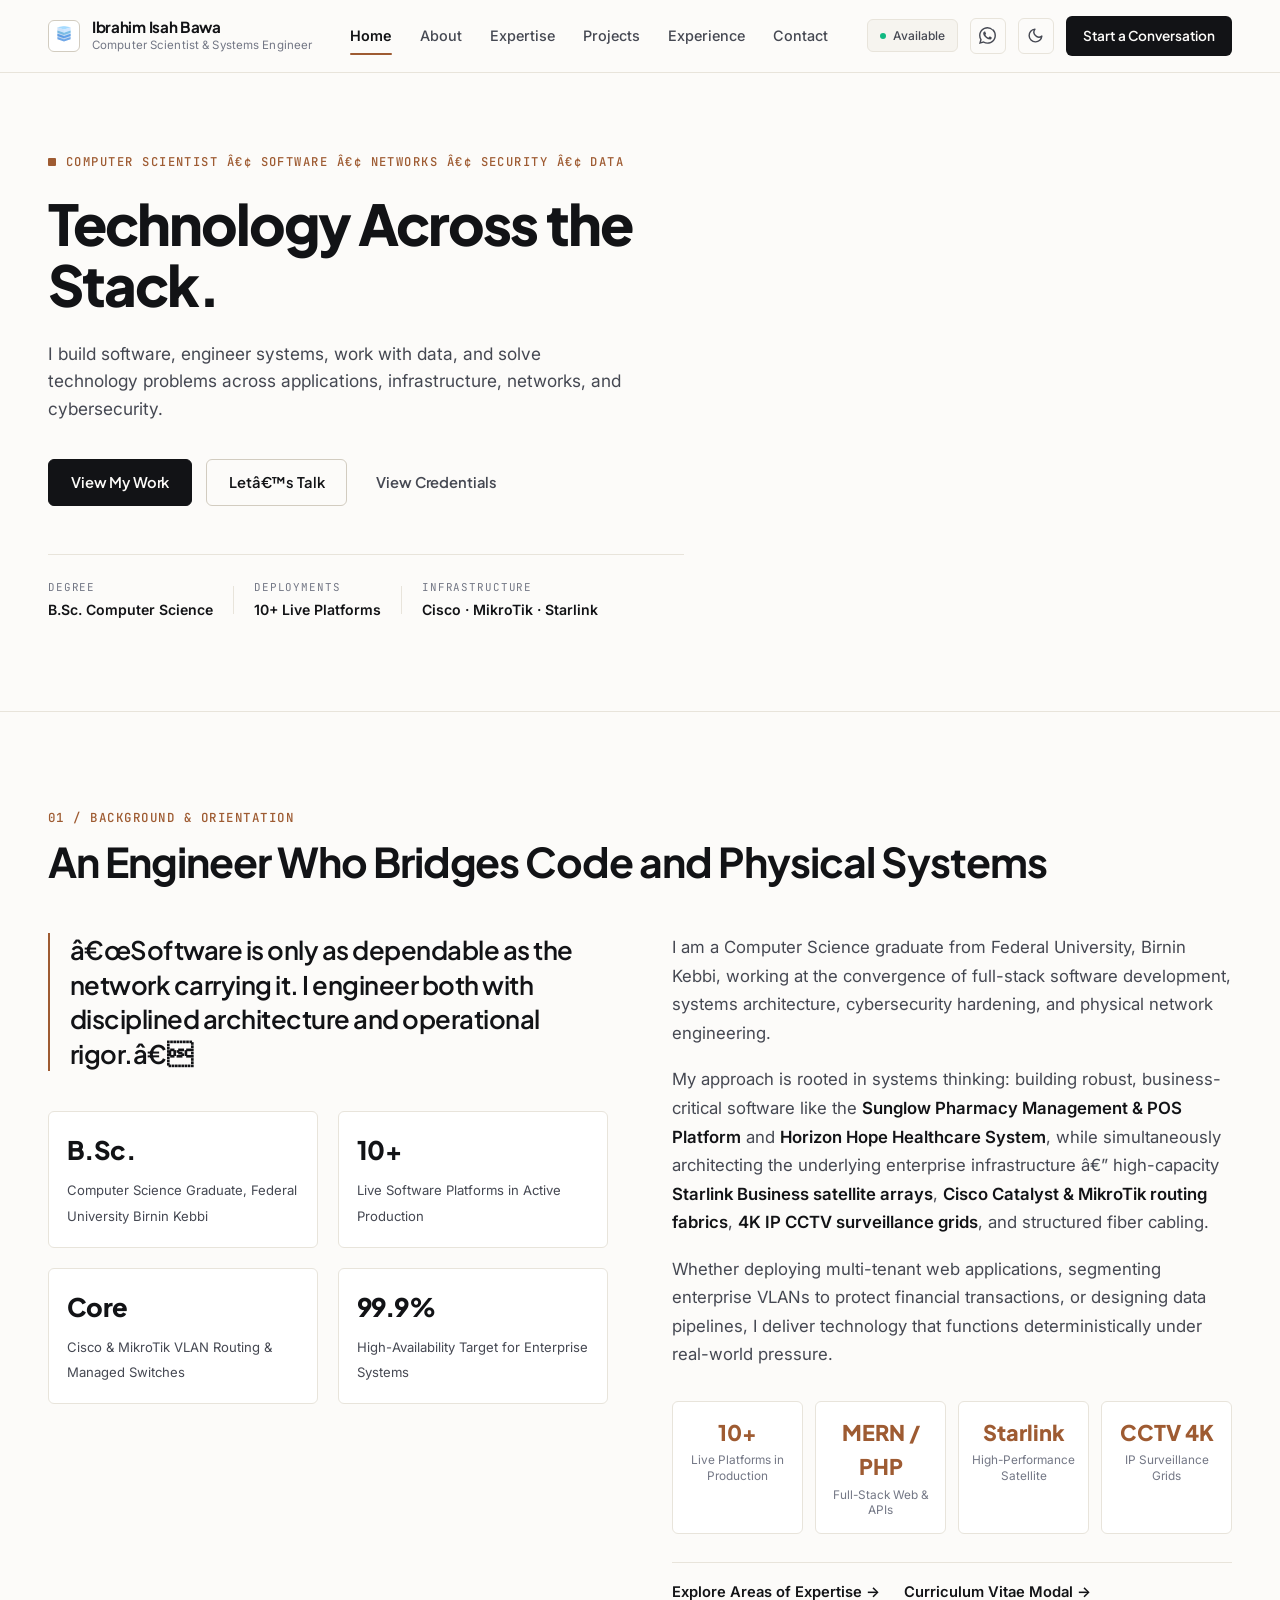
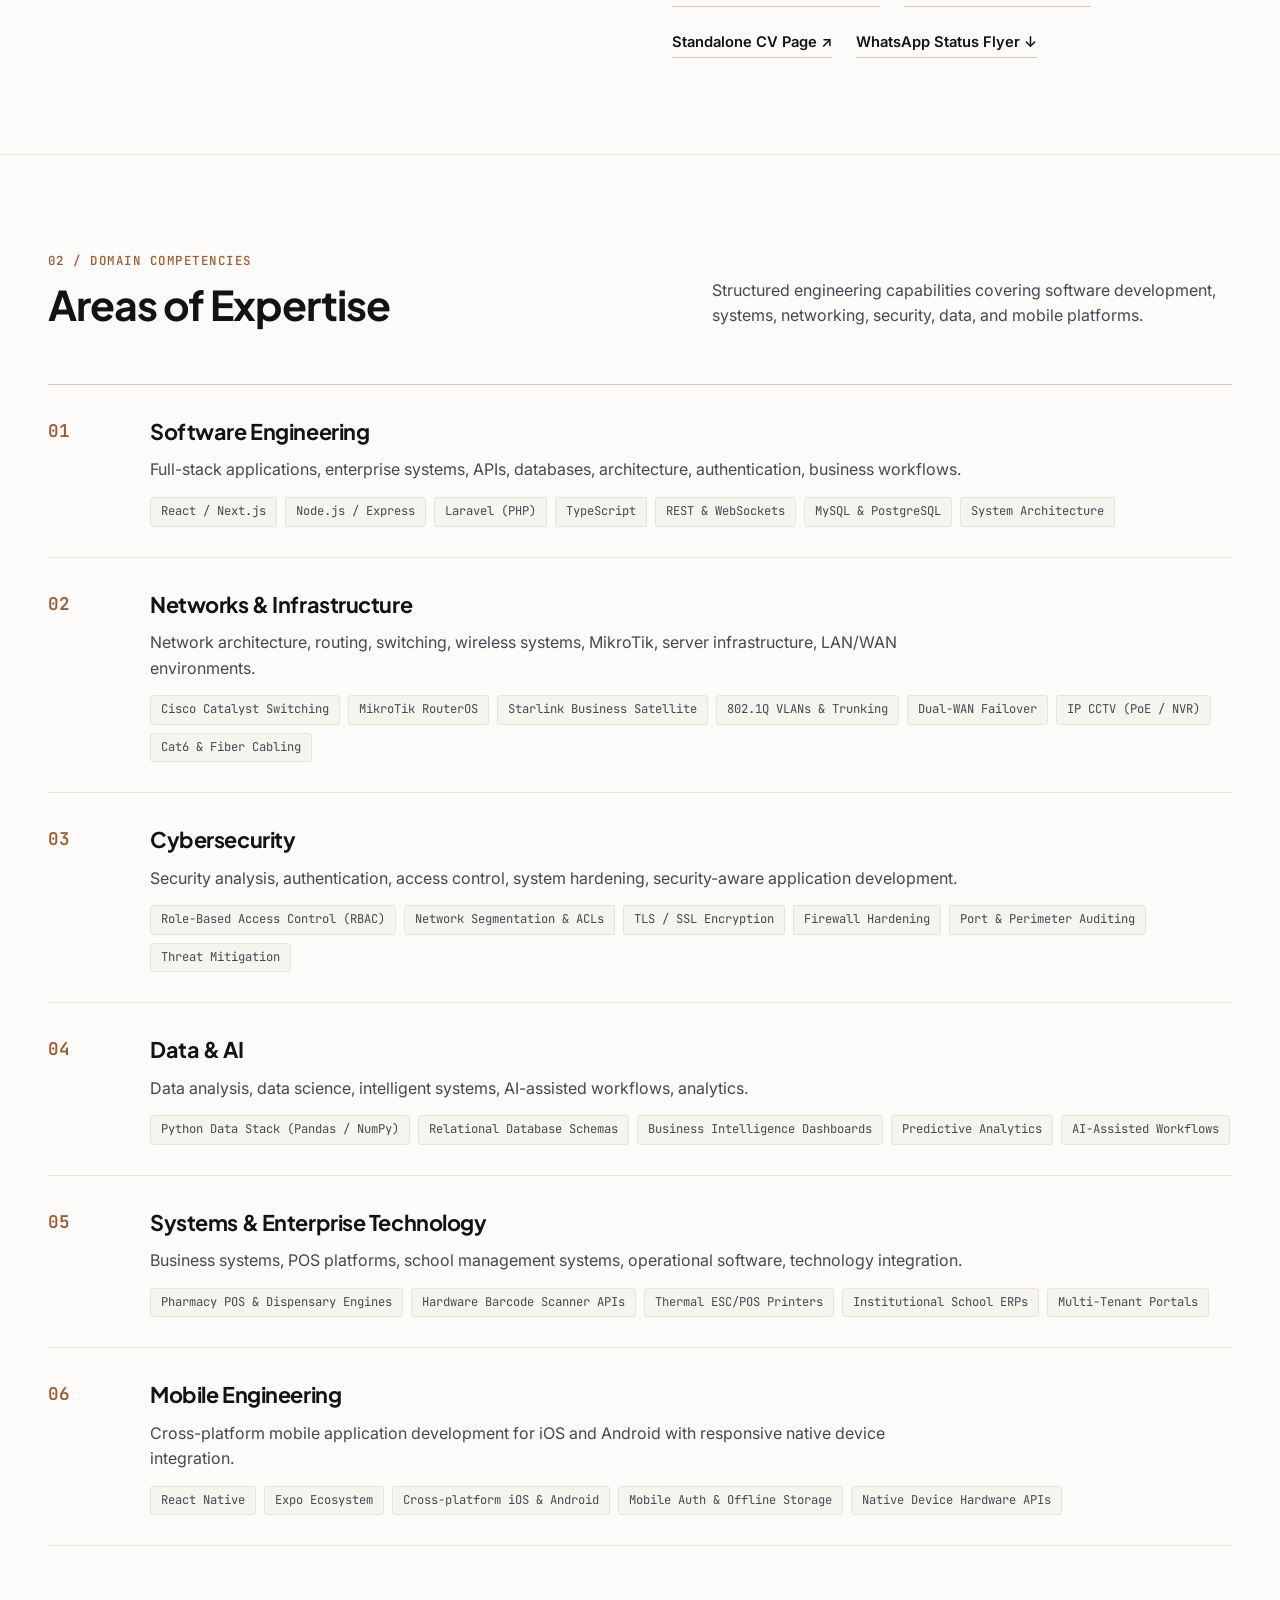
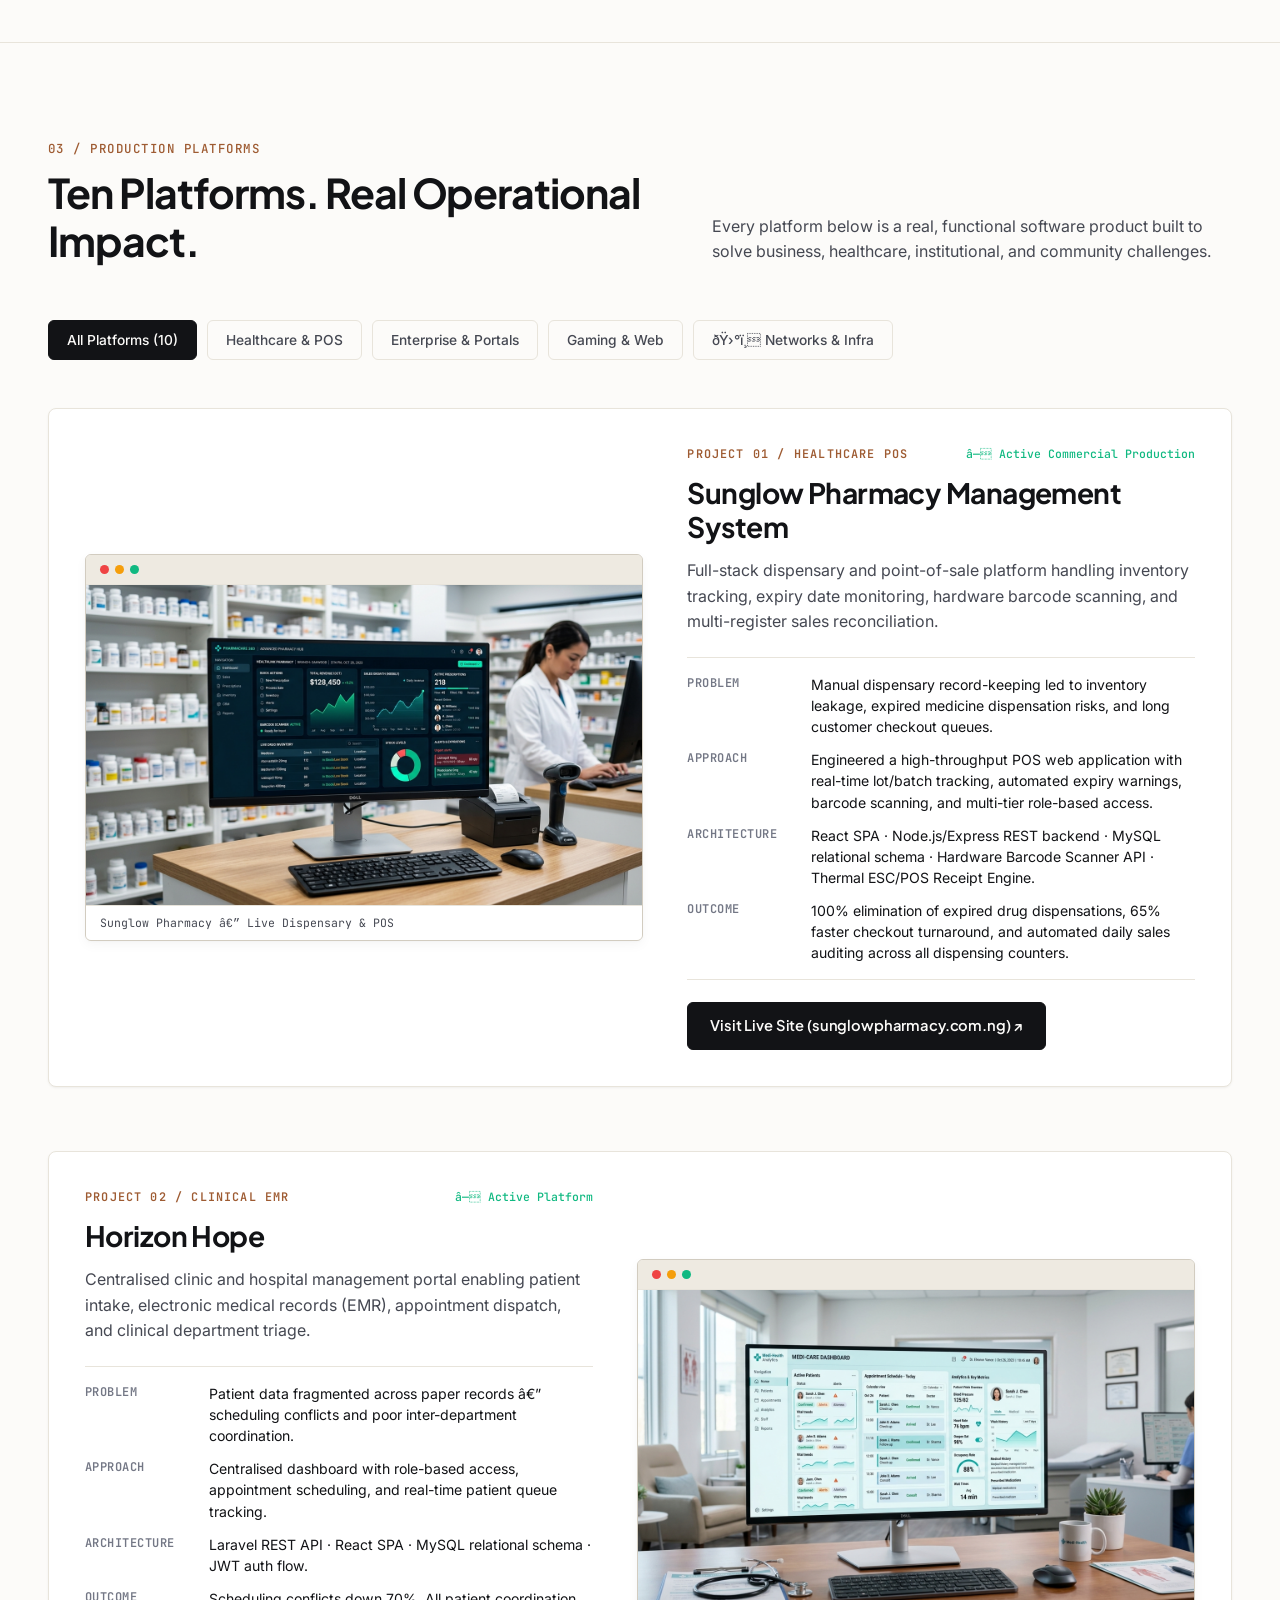
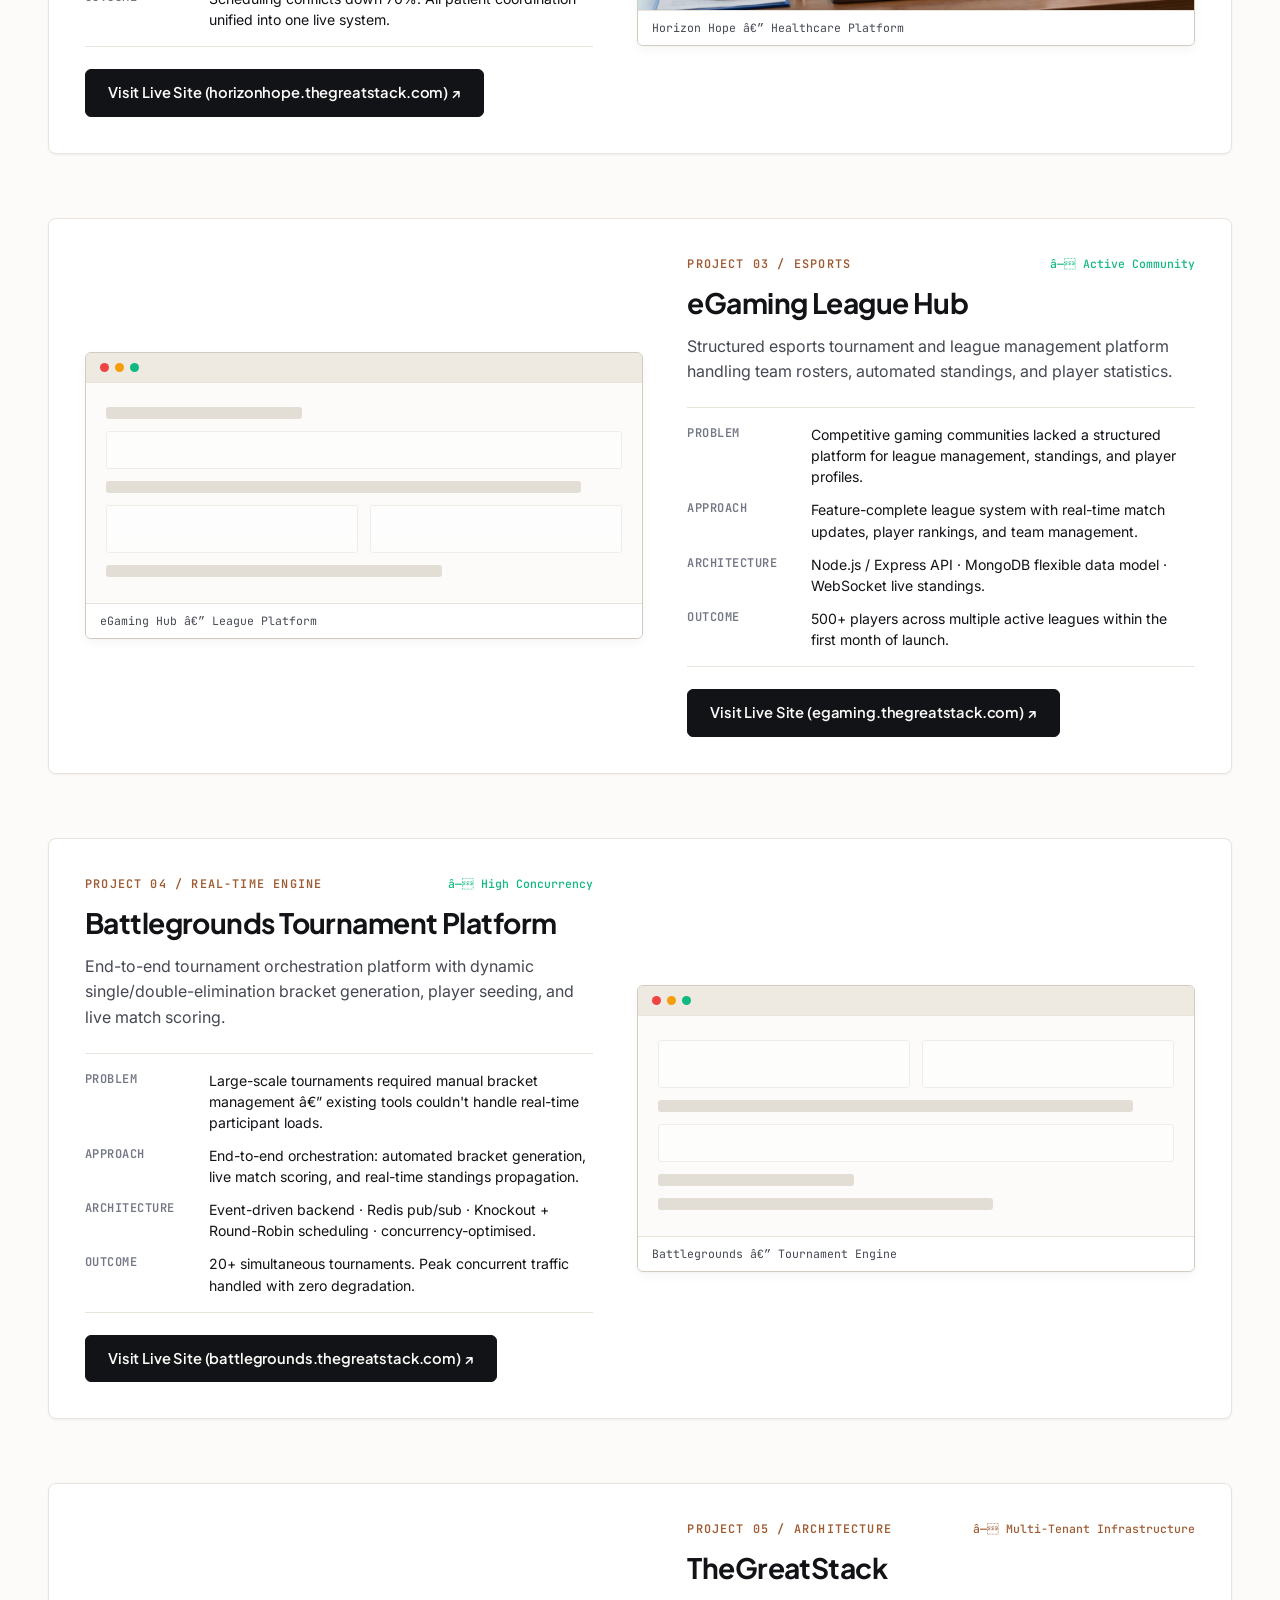
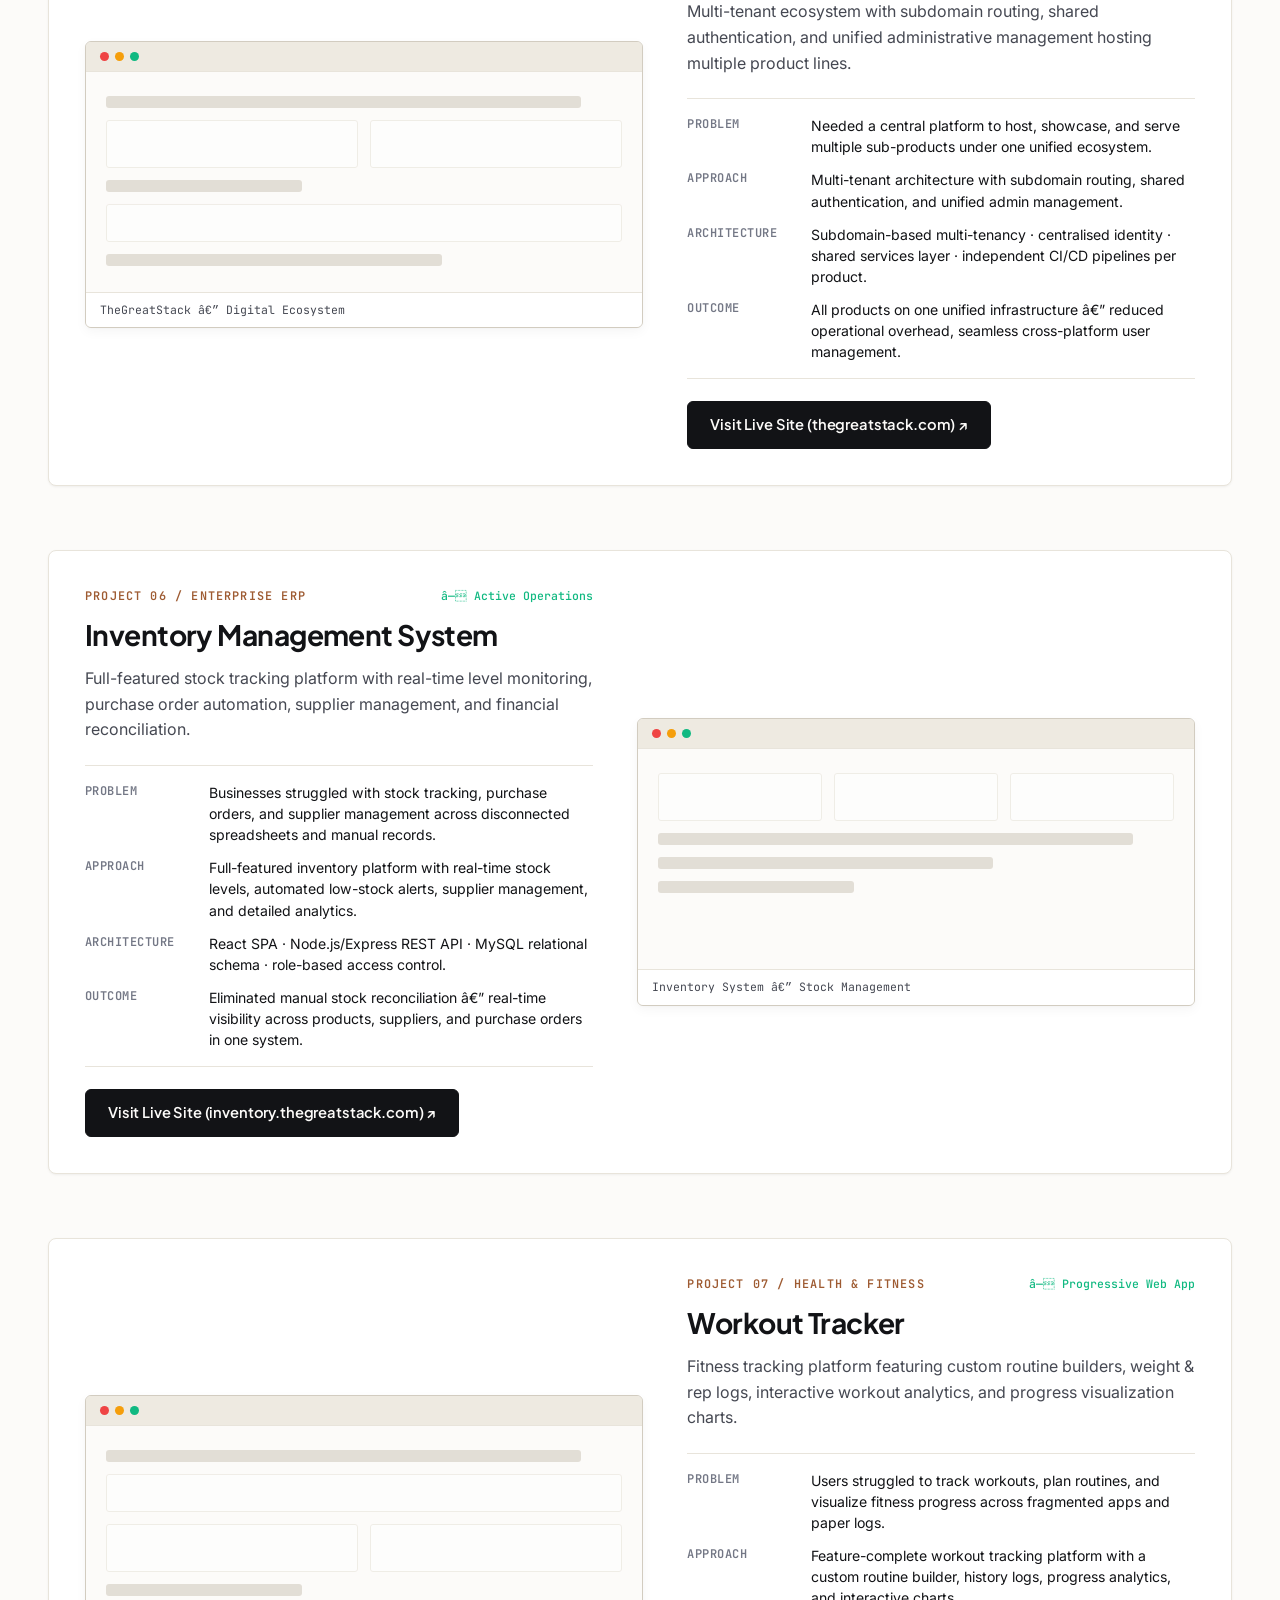
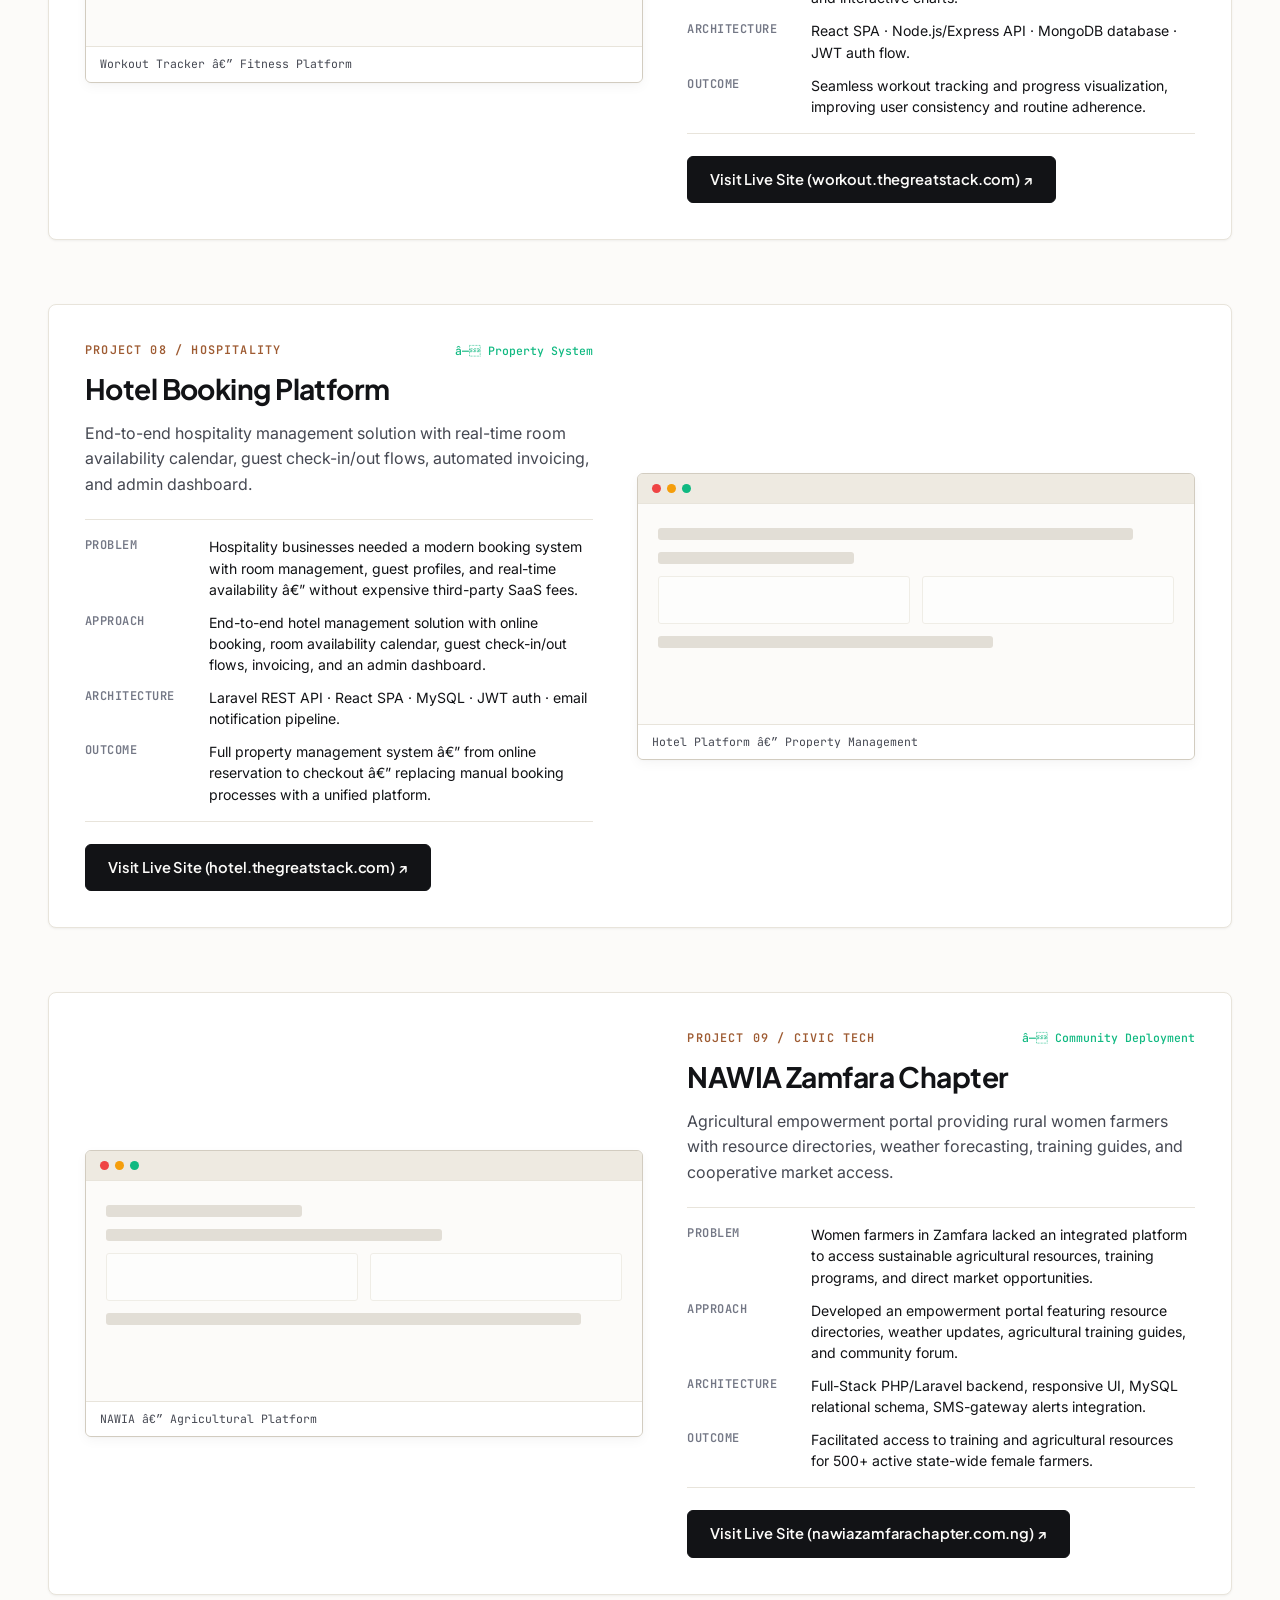
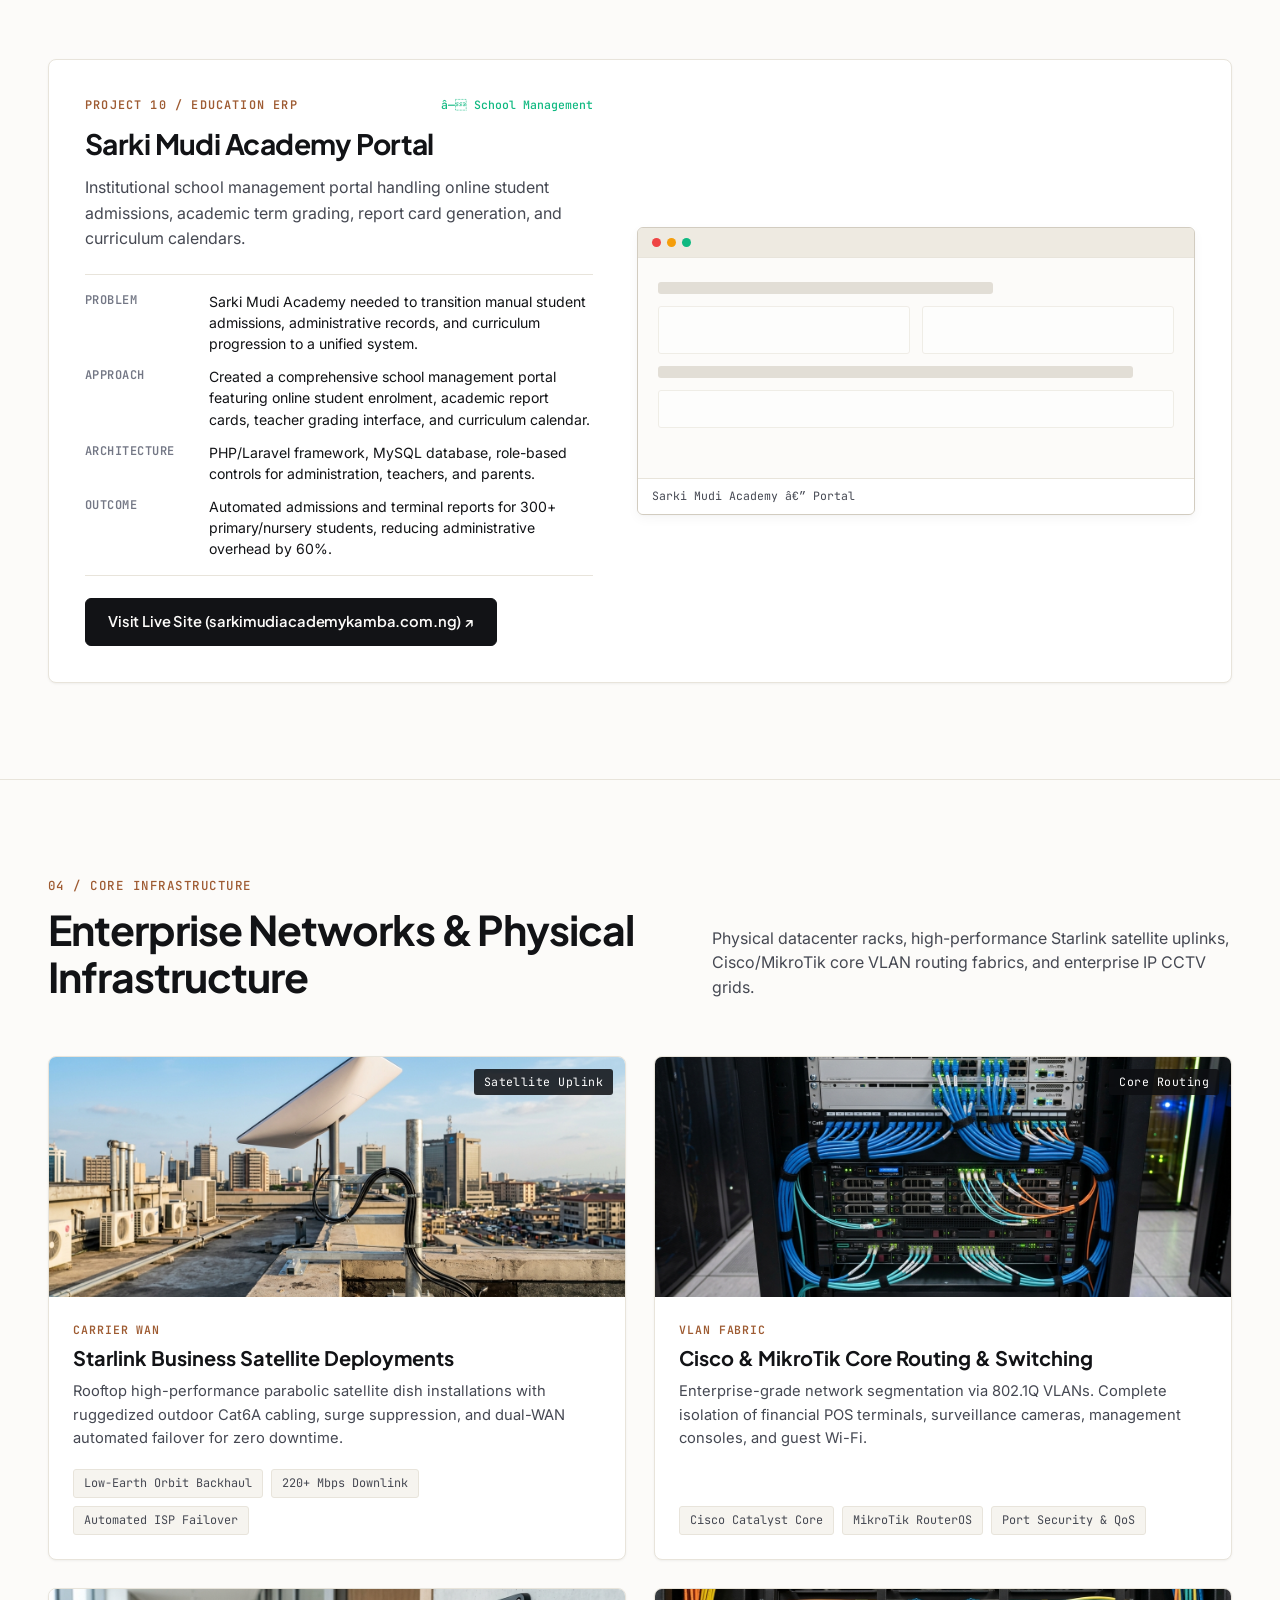
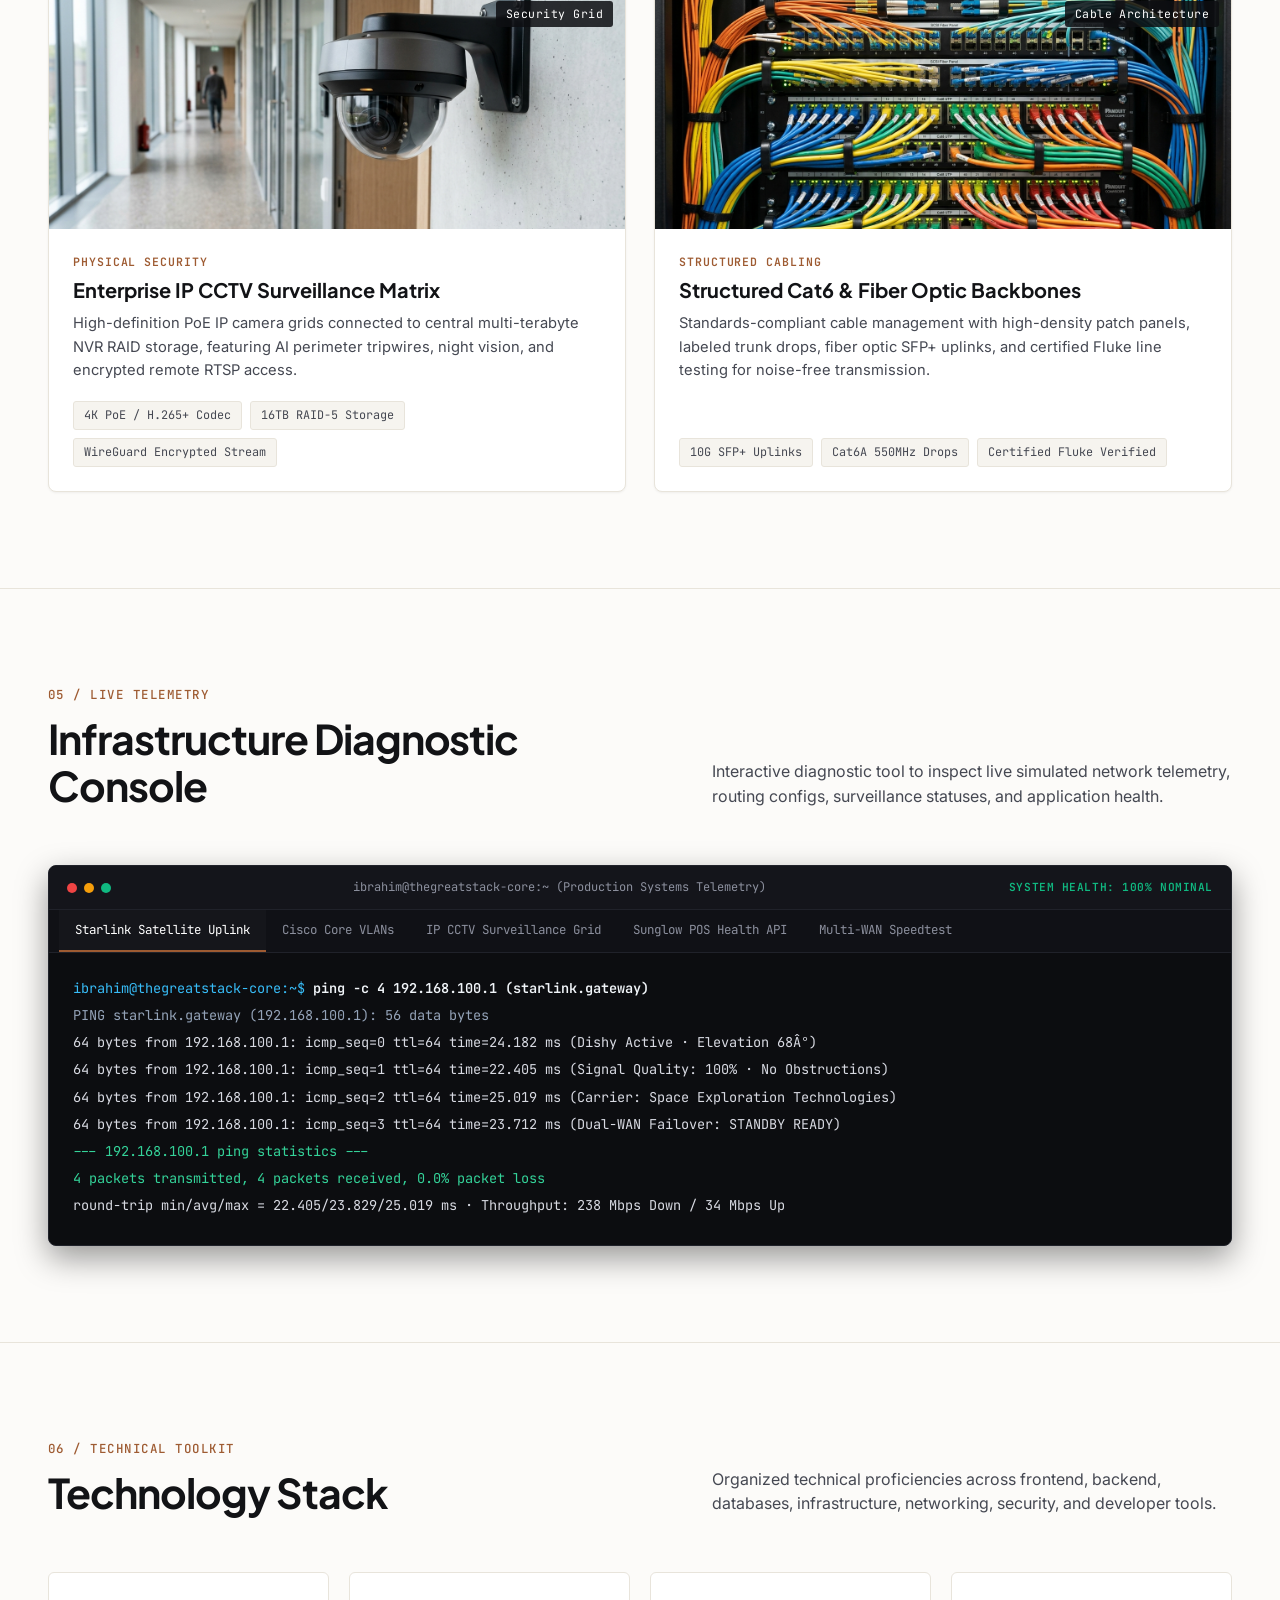
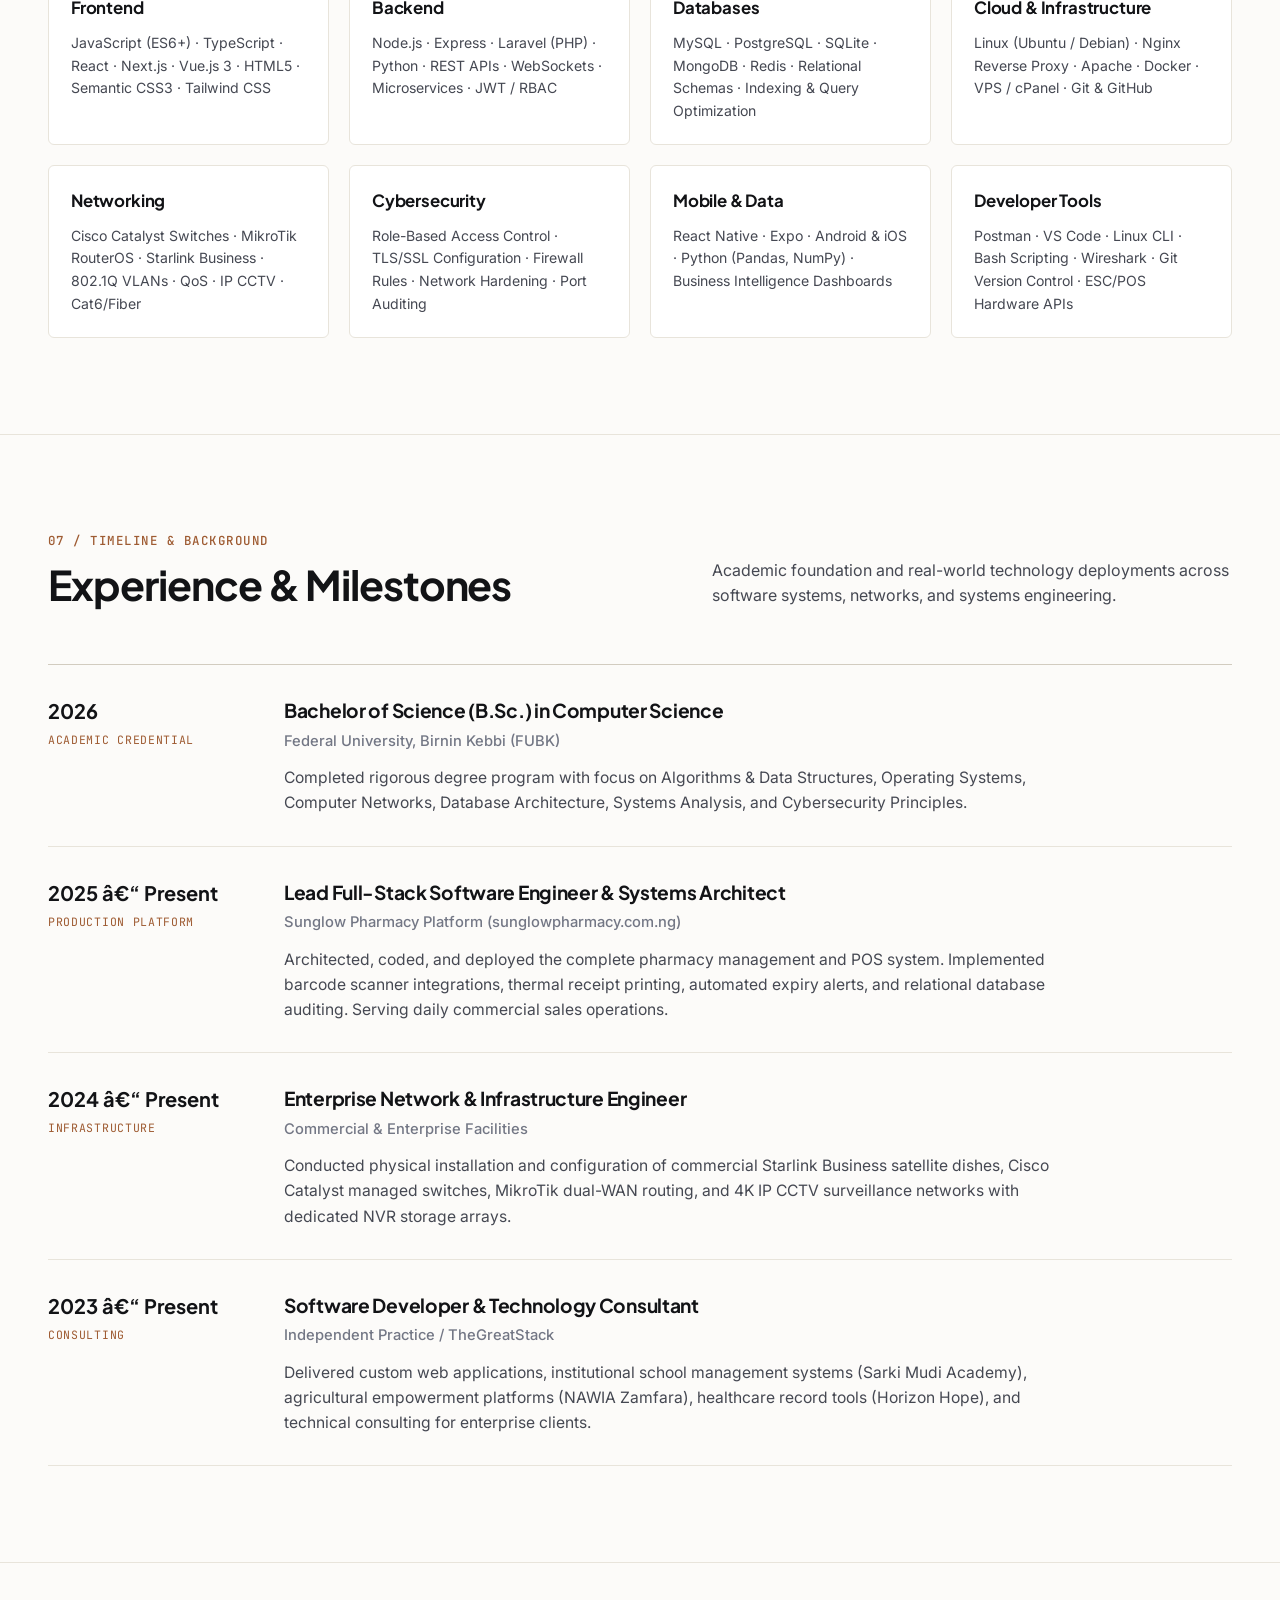
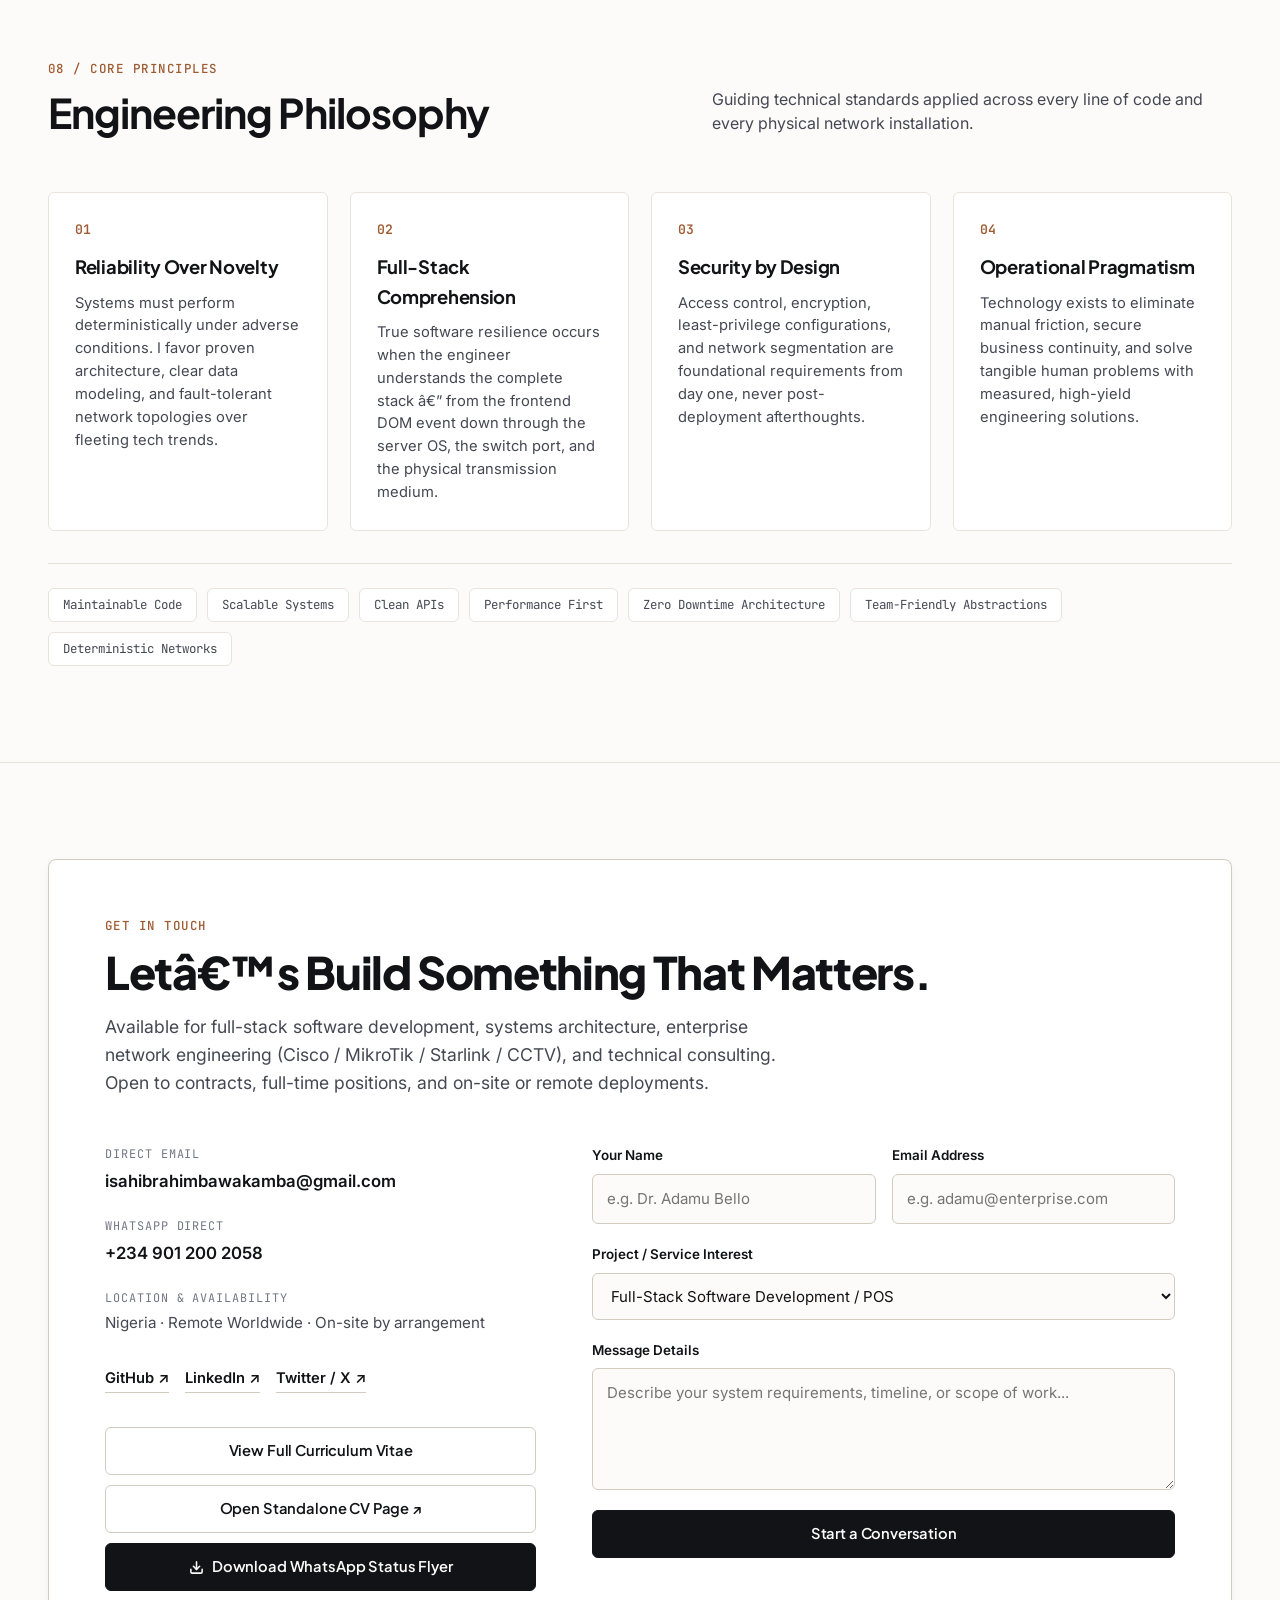
==== commit ab5a76a7: "new fixes" ====
--- a/index.html
+++ b/index.html
@@ -1,1000 +1,2619 @@
-<!DOCTYPE html>
+﻿<!DOCTYPE html>
 <html lang="en">
-
-<head>
-  <meta charset="UTF-8" />
-  <meta name="viewport" content="width=device-width, initial-scale=1.0" />
-  <meta name="description"
-    content="Ibrahim Isah Bawa — Graduate Full-Stack Software Engineer &amp; Data Scientist. 9+ live production platforms including healthcare, fitness, gaming, agriculture, education, hospitality, and inventory management. Based in Nigeria, available worldwide." />
-  <meta name="theme-color" content="#ffffff" media="(prefers-color-scheme: light)" />
-  <meta name="theme-color" content="#08080c" media="(prefers-color-scheme: dark)" />
-  <title>Ibrahim Isah Bawa — Full-Stack Engineer &amp; Data Scientist | Graduate</title>
-  <link rel="icon" type="image/svg+xml" href="tech-stack-logo.svg" />
-  <link rel="preconnect" href="https://fonts.googleapis.com" />
-  <link rel="preconnect" href="https://fonts.gstatic.com" crossorigin />
-  <link href="https://fonts.googleapis.com/css2?family=Inter:wght@300;400;500;600;700;800;900&display=swap"
-    rel="stylesheet" />
-  <link rel="stylesheet" href="style.css" />
-</head>
-
-<body>
-
-  <!-- ░░░ HEADER ░░░ -->
-  <header class="site-header" id="site-header">
-    <div class="container nav-container">
-      <a href="#" class="nav-logo">
-        <img src="tech-stack-logo.svg" alt="TheGreatStack Logo" class="nav-logo-img" />
-        <span class="nav-logo-name">TheGreatStack</span>
+  <head>
+    <meta charset="UTF-8" />
+    <meta name="viewport" content="width=device-width, initial-scale=1.0" />
+    <meta
+      name="description"
+      content="Ibrahim Isah Bawa â€” Computer Scientist, Full-Stack Software Engineer &amp; Enterprise Network Engineer. 10+ live platforms (including Sunglow Pharmacy POS, Horizon Hope, TheGreatStack) and mission-critical network deployments (Cisco, MikroTik, Starlink Business, IP CCTV). Based in Nigeria, working worldwide."
+    />
+    <meta
+      name="keywords"
+      content="Ibrahim Isah Bawa, Computer Scientist, Software Engineer, Network Engineer, Cisco, MikroTik, Starlink Business, CCTV Surveillance, Sunglow Pharmacy, Horizon Hope, Full-Stack, Cybersecurity, Data Science, Nigeria"
+    />
+    <meta name="author" content="Ibrahim Isah Bawa" />
+    <meta
+      name="theme-color"
+      content="#fcfbf9"
+      media="(prefers-color-scheme: light)"
+    />
+    <meta
+      name="theme-color"
+      content="#0e0f12"
+      media="(prefers-color-scheme: dark)"
+    />
+    <title>
+      Ibrahim Isah Bawa â€” Computer Scientist, Software &amp; Infrastructure
+      Engineer | 10+ Live Platforms
+    </title>
+    <link rel="icon" type="image/svg+xml" href="tech-stack-logo.svg" />
+    <link rel="preconnect" href="https://fonts.googleapis.com" />
+    <link rel="preconnect" href="https://fonts.gstatic.com" crossorigin />
+    <link
+      href="https://fonts.googleapis.com/css2?family=Inter:wght@300;400;500;600;700&family=JetBrains+Mono:wght@400;500&family=Plus+Jakarta+Sans:wght@500;600;700;800&display=swap"
+      rel="stylesheet"
+    />
+    <link rel="stylesheet" href="style.css" />
+  </head>
+
+  <body>
+    <!-- â–‘â–‘â–‘ EDITORIAL DESKTOP HEADER â–‘â–‘â–‘ -->
+    <header class="site-header" id="site-header">
+      <div class="nav-container">
+        <!-- LEFT: Personal Brand -->
+        <a href="#home" class="nav-brand" aria-label="Ibrahim Isah Bawa Home">
+          <div class="brand-symbol">
+            <img
+              src="tech-stack-logo.svg"
+              alt="TheGreatStack Logo"
+              class="brand-logo-img"
+            />
+          </div>
+          <div class="brand-text">
+            <span class="brand-name">Ibrahim Isah Bawa</span>
+            <span class="brand-role"
+              >Computer Scientist &amp; Systems Engineer</span
+            >
+          </div>
+        </a>
+
+        <!-- CENTER: Desktop Navigation -->
+        <nav class="nav-menu" aria-label="Main Navigation">
+          <a href="#home" class="nav-link active">Home</a>
+          <a href="#about" class="nav-link">About</a>
+          <a href="#expertise" class="nav-link">Expertise</a>
+          <a href="#projects" class="nav-link">Projects</a>
+          <a href="#experience" class="nav-link">Experience</a>
+          <a href="#contact" class="nav-link">Contact</a>
+        </nav>
+
+        <!-- RIGHT: Status, WhatsApp, Theme Toggle & Primary CTA -->
+        <div class="nav-actions">
+          <div
+            class="status-indicator"
+            title="Available for projects &amp; infrastructure contracts"
+          >
+            <span class="status-dot"></span>
+            <span class="status-text">Available</span>
+          </div>
+
+          <a
+            href="https://wa.me/2349012002058?text=Hello%20Ibrahim%2C%20I%20am%20interested%20in%20your%20software%20and%20network%20engineering%20services."
+            target="_blank"
+            rel="noopener"
+            class="action-icon-btn"
+            aria-label="Direct message on WhatsApp"
+            title="WhatsApp: +234 901 200 2058"
+          >
+            <svg class="nav-svg" viewBox="0 0 24 24" fill="currentColor">
+              <path
+                d="M20.105 3.895A11.883 11.883 0 0 0 12.007 0C5.444 0 .083 5.361.083 11.924c0 2.102.548 4.152 1.592 5.96L0 24l6.29-1.649a11.93 11.93 0 0 0 5.71 1.453h.005c6.565 0 11.922-5.361 11.922-11.924 0-3.185-1.24-6.18-3.822-8.985zM12.007 21.787a9.9 9.9 0 0 1-5.047-1.376l-.362-.215-3.735.979 1-3.64-.236-.373a9.876 9.876 0 0 1-1.514-5.238c0-5.46 4.445-9.904 9.907-9.904 2.647 0 5.13 1.031 7.001 2.902a9.854 9.854 0 0 1 2.897 7.001c0 5.462-4.447 9.864-9.911 9.864zm5.437-7.41c-.299-.149-1.766-.87-2.038-.968-.273-.1-.472-.149-.67.15-.198.298-.77.968-.943 1.167-.173.199-.347.224-.645.075-.3-.149-1.263-.465-2.406-1.484-.889-.793-1.489-1.772-1.664-2.072-.174-.298-.019-.46.13-.608.134-.133.299-.348.448-.522.15-.174.2-.298.3-.497.098-.2.05-.373-.026-.522-.074-.149-.67-1.612-.918-2.208-.243-.578-.49-.5-.67-.51l-.572-.01c-.198 0-.52.074-.793.373-.273.298-1.04 1.017-1.04 2.48s1.065 2.877 1.213 3.076c.15.2 2.095 3.2 5.077 4.487.71.307 1.263.49 1.695.626.712.227 1.36.195 1.872.118.57-.085 1.766-.722 2.014-1.42.248-.696.248-1.294.174-1.42-.074-.124-.273-.198-.572-.347z"
+              />
+            </svg>
+          </a>
+
+          <button
+            id="theme-toggle"
+            class="action-icon-btn"
+            aria-label="Toggle dark/light theme"
+            title="Toggle theme"
+          >
+            <svg
+              class="nav-svg icon-moon"
+              viewBox="0 0 24 24"
+              fill="none"
+              stroke="currentColor"
+              stroke-width="2"
+              stroke-linecap="round"
+              stroke-linejoin="round"
+            >
+              <path d="M21 12.79A9 9 0 1 1 11.21 3 7 7 0 0 0 21 12.79z" />
+            </svg>
+            <svg
+              class="nav-svg icon-sun"
+              viewBox="0 0 24 24"
+              fill="none"
+              stroke="currentColor"
+              stroke-width="2"
+              stroke-linecap="round"
+              stroke-linejoin="round"
+            >
+              <circle cx="12" cy="12" r="5" />
+              <line x1="12" y1="1" x2="12" y2="3" />
+              <line x1="12" y1="21" x2="12" y2="23" />
+              <line x1="4.22" y1="4.22" x2="5.64" y2="5.64" />
+              <line x1="18.36" y1="18.36" x2="19.78" y2="19.78" />
+              <line x1="1" y1="12" x2="3" y2="12" />
+              <line x1="21" y1="12" x2="23" y2="12" />
+              <line x1="4.22" y1="19.78" x2="5.64" y2="18.36" />
+              <line x1="18.36" y1="5.64" x2="19.78" y2="4.22" />
+            </svg>
+          </button>
+
+          <a href="#contact" class="btn btn-nav">Start a Conversation</a>
+        </div>
+      </div>
+    </header>
+
+    <main>
+      <!-- â–‘â–‘â–‘ HERO SECTION â–‘â–‘â–‘ -->
+      <section class="hero-section" id="home">
+        <div class="page-container hero-grid">
+          <div class="hero-content">
+            <div class="eyebrow-tag">
+              <span class="eyebrow-accent"></span>
+              COMPUTER SCIENTIST â€¢ SOFTWARE â€¢ NETWORKS â€¢ SECURITY â€¢ DATA
+            </div>
+
+            <h1 class="hero-headline">Technology Across the Stack.</h1>
+
+            <p class="hero-statement">
+              I build software, engineer systems, work with data, and solve
+              technology problems across applications, infrastructure, networks,
+              and cybersecurity.
+            </p>
+
+            <div class="hero-cta-group">
+              <a href="#projects" class="btn btn-primary">View My Work</a>
+              <a href="#contact" class="btn btn-secondary">Letâ€™s Talk</a>
+              <button onclick="openCV()" class="btn btn-tertiary">
+                View Credentials
+              </button>
+            </div>
+
+            <div class="hero-meta-strip">
+              <div class="meta-item">
+                <span class="meta-label">Degree</span>
+                <span class="meta-value">B.Sc. Computer Science</span>
+              </div>
+              <div class="meta-divider"></div>
+              <div class="meta-item">
+                <span class="meta-label">Deployments</span>
+                <span class="meta-value">10+ Live Platforms</span>
+              </div>
+              <div class="meta-divider"></div>
+              <div class="meta-item">
+                <span class="meta-label">Infrastructure</span>
+                <span class="meta-value">Cisco · MikroTik · Starlink</span>
+              </div>
+            </div>
+          </div>
+        </div>
+      </section>
+
+      <!-- â–‘â–‘â–‘ ABOUT SECTION â–‘â–‘â–‘ -->
+      <section class="section about-section" id="about">
+        <div class="page-container">
+          <div class="section-header-compact">
+            <span class="section-kicker"
+              >01 / BACKGROUND &amp; ORIENTATION</span
+            >
+            <h2 class="section-title">
+              An Engineer Who Bridges Code and Physical Systems
+            </h2>
+          </div>
+
+          <div class="about-split-layout">
+            <div class="about-lead-col">
+              <blockquote class="lead-statement">
+                â€œSoftware is only as dependable as the network carrying it. I
+                engineer both with disciplined architecture and operational
+                rigor.â€
+              </blockquote>
+
+              <div class="credibility-matrix">
+                <div class="credibility-cell">
+                  <span class="cell-metric">B.Sc.</span>
+                  <span class="cell-label"
+                    >Computer Science Graduate, Federal University Birnin
+                    Kebbi</span
+                  >
+                </div>
+                <div class="credibility-cell">
+                  <span class="cell-metric">10+</span>
+                  <span class="cell-label"
+                    >Live Software Platforms in Active Production</span
+                  >
+                </div>
+                <div class="credibility-cell">
+                  <span class="cell-metric">Core</span>
+                  <span class="cell-label"
+                    >Cisco &amp; MikroTik VLAN Routing &amp; Managed
+                    Switches</span
+                  >
+                </div>
+                <div class="credibility-cell">
+                  <span class="cell-metric">99.9%</span>
+                  <span class="cell-label"
+                    >High-Availability Target for Enterprise Systems</span
+                  >
+                </div>
+              </div>
+            </div>
+
+            <div class="about-narrative-col">
+              <p class="narrative-para">
+                I am a Computer Science graduate from Federal University, Birnin
+                Kebbi, working at the convergence of full-stack software
+                development, systems architecture, cybersecurity hardening, and
+                physical network engineering.
+              </p>
+              <p class="narrative-para">
+                My approach is rooted in systems thinking: building robust,
+                business-critical software like the
+                <strong>Sunglow Pharmacy Management &amp; POS Platform</strong>
+                and <strong>Horizon Hope Healthcare System</strong>, while
+                simultaneously architecting the underlying enterprise
+                infrastructure â€” high-capacity
+                <strong>Starlink Business satellite arrays</strong>,
+                <strong>Cisco Catalyst &amp; MikroTik routing fabrics</strong>,
+                <strong>4K IP CCTV surveillance grids</strong>, and structured
+                fiber cabling.
+              </p>
+              <p class="narrative-para">
+                Whether deploying multi-tenant web applications, segmenting
+                enterprise VLANs to protect financial transactions, or designing
+                data pipelines, I deliver technology that functions
+                deterministically under real-world pressure.
+              </p>
+
+              <!-- Stats Strip -->
+              <div class="about-stats-strip">
+                <div class="about-stat-box">
+                  <span class="stat-big">10+</span>
+                  <span class="stat-sub">Live Platforms in Production</span>
+                </div>
+                <div class="about-stat-box">
+                  <span class="stat-big">MERN / PHP</span>
+                  <span class="stat-sub">Full-Stack Web &amp; APIs</span>
+                </div>
+                <div class="about-stat-box">
+                  <span class="stat-big">Starlink</span>
+                  <span class="stat-sub">High-Performance Satellite</span>
+                </div>
+                <div class="about-stat-box">
+                  <span class="stat-big">CCTV 4K</span>
+                  <span class="stat-sub">IP Surveillance Grids</span>
+                </div>
+              </div>
+
+              <div class="about-action-row">
+                <a href="#expertise" class="text-link"
+                  >Explore Areas of Expertise &rarr;</a
+                >
+                <button onclick="openCV()" class="text-link">
+                  Curriculum Vitae Modal &rarr;
+                </button>
+                <a href="cv.html" target="_blank" class="text-link"
+                  >Standalone CV Page &nearr;</a
+                >
+                <a
+                  href="assets/whatsapp-status-flyer.jpg"
+                  download="Ibrahim-Isah-Bawa-Flyer.jpg"
+                  class="text-link"
+                  >WhatsApp Status Flyer &darr;</a
+                >
+              </div>
+            </div>
+          </div>
+        </div>
+      </section>
+
+      <!-- â–‘â–‘â–‘ AREAS OF EXPERTISE SECTION â–‘â–‘â–‘ -->
+      <section class="section expertise-section" id="expertise">
+        <div class="page-container">
+          <div class="section-header">
+            <div class="section-header-text">
+              <span class="section-kicker">02 / DOMAIN COMPETENCIES</span>
+              <h2 class="section-title">Areas of Expertise</h2>
+            </div>
+            <p class="section-desc">
+              Structured engineering capabilities covering software development,
+              systems, networking, security, data, and mobile platforms.
+            </p>
+          </div>
+
+          <div class="expertise-list">
+            <!-- 01 Software Engineering -->
+            <article class="expertise-row">
+              <div class="expertise-num">01</div>
+              <div class="expertise-main">
+                <h3 class="expertise-heading">Software Engineering</h3>
+                <p class="expertise-body">
+                  Full-stack applications, enterprise systems, APIs, databases,
+                  architecture, authentication, business workflows.
+                </p>
+                <div class="expertise-tags">
+                  <span class="spec-tag">React / Next.js</span>
+                  <span class="spec-tag">Node.js / Express</span>
+                  <span class="spec-tag">Laravel (PHP)</span>
+                  <span class="spec-tag">TypeScript</span>
+                  <span class="spec-tag">REST &amp; WebSockets</span>
+                  <span class="spec-tag">MySQL &amp; PostgreSQL</span>
+                  <span class="spec-tag">System Architecture</span>
+                </div>
+              </div>
+            </article>
+
+            <!-- 02 Networks & Infrastructure -->
+            <article class="expertise-row">
+              <div class="expertise-num">02</div>
+              <div class="expertise-main">
+                <h3 class="expertise-heading">Networks &amp; Infrastructure</h3>
+                <p class="expertise-body">
+                  Network architecture, routing, switching, wireless systems,
+                  MikroTik, server infrastructure, LAN/WAN environments.
+                </p>
+                <div class="expertise-tags">
+                  <span class="spec-tag">Cisco Catalyst Switching</span>
+                  <span class="spec-tag">MikroTik RouterOS</span>
+                  <span class="spec-tag">Starlink Business Satellite</span>
+                  <span class="spec-tag">802.1Q VLANs &amp; Trunking</span>
+                  <span class="spec-tag">Dual-WAN Failover</span>
+                  <span class="spec-tag">IP CCTV (PoE / NVR)</span>
+                  <span class="spec-tag">Cat6 &amp; Fiber Cabling</span>
+                </div>
+              </div>
+            </article>
+
+            <!-- 03 Cybersecurity -->
+            <article class="expertise-row">
+              <div class="expertise-num">03</div>
+              <div class="expertise-main">
+                <h3 class="expertise-heading">Cybersecurity</h3>
+                <p class="expertise-body">
+                  Security analysis, authentication, access control, system
+                  hardening, security-aware application development.
+                </p>
+                <div class="expertise-tags">
+                  <span class="spec-tag">Role-Based Access Control (RBAC)</span>
+                  <span class="spec-tag">Network Segmentation &amp; ACLs</span>
+                  <span class="spec-tag">TLS / SSL Encryption</span>
+                  <span class="spec-tag">Firewall Hardening</span>
+                  <span class="spec-tag">Port &amp; Perimeter Auditing</span>
+                  <span class="spec-tag">Threat Mitigation</span>
+                </div>
+              </div>
+            </article>
+
+            <!-- 04 Data & AI -->
+            <article class="expertise-row">
+              <div class="expertise-num">04</div>
+              <div class="expertise-main">
+                <h3 class="expertise-heading">Data &amp; AI</h3>
+                <p class="expertise-body">
+                  Data analysis, data science, intelligent systems, AI-assisted
+                  workflows, analytics.
+                </p>
+                <div class="expertise-tags">
+                  <span class="spec-tag"
+                    >Python Data Stack (Pandas / NumPy)</span
+                  >
+                  <span class="spec-tag">Relational Database Schemas</span>
+                  <span class="spec-tag">Business Intelligence Dashboards</span>
+                  <span class="spec-tag">Predictive Analytics</span>
+                  <span class="spec-tag">AI-Assisted Workflows</span>
+                </div>
+              </div>
+            </article>
+
+            <!-- 05 Systems & Enterprise Technology -->
+            <article class="expertise-row">
+              <div class="expertise-num">05</div>
+              <div class="expertise-main">
+                <h3 class="expertise-heading">
+                  Systems &amp; Enterprise Technology
+                </h3>
+                <p class="expertise-body">
+                  Business systems, POS platforms, school management systems,
+                  operational software, technology integration.
+                </p>
+                <div class="expertise-tags">
+                  <span class="spec-tag"
+                    >Pharmacy POS &amp; Dispensary Engines</span
+                  >
+                  <span class="spec-tag">Hardware Barcode Scanner APIs</span>
+                  <span class="spec-tag">Thermal ESC/POS Printers</span>
+                  <span class="spec-tag">Institutional School ERPs</span>
+                  <span class="spec-tag">Multi-Tenant Portals</span>
+                </div>
+              </div>
+            </article>
+
+            <!-- 06 Mobile Engineering -->
+            <article class="expertise-row">
+              <div class="expertise-num">06</div>
+              <div class="expertise-main">
+                <h3 class="expertise-heading">Mobile Engineering</h3>
+                <p class="expertise-body">
+                  Cross-platform mobile application development for iOS and
+                  Android with responsive native device integration.
+                </p>
+                <div class="expertise-tags">
+                  <span class="spec-tag">React Native</span>
+                  <span class="spec-tag">Expo Ecosystem</span>
+                  <span class="spec-tag">Cross-platform iOS &amp; Android</span>
+                  <span class="spec-tag"
+                    >Mobile Auth &amp; Offline Storage</span
+                  >
+                  <span class="spec-tag">Native Device Hardware APIs</span>
+                </div>
+              </div>
+            </article>
+          </div>
+        </div>
+      </section>
+
+      <!-- â–‘â–‘â–‘ ALL 10 FEATURED PROJECTS SECTION â–‘â–‘â–‘ -->
+      <section class="section projects-section" id="projects">
+        <!-- Anchor for legacy #work links -->
+        <div id="work" style="position: absolute; top: -60px"></div>
+
+        <div class="page-container">
+          <div class="section-header">
+            <div class="section-header-text">
+              <span class="section-kicker">03 / PRODUCTION PLATFORMS</span>
+              <h2 class="section-title">
+                Ten Platforms. Real Operational Impact.
+              </h2>
+            </div>
+            <p class="section-desc">
+              Every platform below is a real, functional software product built
+              to solve business, healthcare, institutional, and community
+              challenges.
+            </p>
+          </div>
+
+          <!-- Editorial Category Filter -->
+          <div
+            class="filter-controls"
+            role="tablist"
+            aria-label="Project Categories"
+          >
+            <button
+              class="filter-pill active"
+              data-filter="all"
+              role="tab"
+              aria-selected="true"
+            >
+              All Platforms (10)
+            </button>
+            <button
+              class="filter-pill"
+              data-filter="healthcare"
+              role="tab"
+              aria-selected="false"
+            >
+              Healthcare &amp; POS
+            </button>
+            <button
+              class="filter-pill"
+              data-filter="enterprise"
+              role="tab"
+              aria-selected="false"
+            >
+              Enterprise &amp; Portals
+            </button>
+            <button
+              class="filter-pill"
+              data-filter="gaming"
+              role="tab"
+              aria-selected="false"
+            >
+              Gaming &amp; Web
+            </button>
+            <button
+              class="filter-pill"
+              data-filter="network"
+              role="tab"
+              aria-selected="false"
+            >
+              ðŸ›°ï¸ Networks &amp; Infra
+            </button>
+          </div>
+
+          <div class="project-showcases">
+            <!-- â”€â”€ PROJECT 01: Sunglow Pharmacy Management System â”€â”€ -->
+            <article
+              class="project-showcase"
+              data-category="healthcare enterprise"
+            >
+              <div class="showcase-visual">
+                <div class="project-window">
+                  <div class="window-bar">
+                    <span class="window-dot window-dot-r"></span>
+                    <span class="window-dot window-dot-y"></span>
+                    <span class="window-dot window-dot-g"></span>
+                  </div>
+                  <div class="project-img-wrapper">
+                    <img
+                      src="assets/sunglow-pharmacy.jpg"
+                      alt="Sunglow Pharmacy Management &amp; POS Dashboard"
+                      class="project-screenshot"
+                      loading="lazy"
+                    />
+                  </div>
+                  <span class="window-project-label"
+                    >Sunglow Pharmacy â€” Live Dispensary &amp; POS</span
+                  >
+                </div>
+              </div>
+
+              <div class="showcase-details">
+                <div class="showcase-meta">
+                  <span class="showcase-index"
+                    >PROJECT 01 / HEALTHCARE POS</span
+                  >
+                  <span class="showcase-status live"
+                    >â— Active Commercial Production</span
+                  >
+                </div>
+
+                <h3 class="showcase-title">
+                  Sunglow Pharmacy Management System
+                </h3>
+
+                <p class="showcase-lead">
+                  Full-stack dispensary and point-of-sale platform handling
+                  inventory tracking, expiry date monitoring, hardware barcode
+                  scanning, and multi-register sales reconciliation.
+                </p>
+
+                <div class="case-study-table">
+                  <div class="case-item">
+                    <span class="case-label">Problem</span>
+                    <span class="case-value"
+                      >Manual dispensary record-keeping led to inventory
+                      leakage, expired medicine dispensation risks, and long
+                      customer checkout queues.</span
+                    >
+                  </div>
+                  <div class="case-item">
+                    <span class="case-label">Approach</span>
+                    <span class="case-value"
+                      >Engineered a high-throughput POS web application with
+                      real-time lot/batch tracking, automated expiry warnings,
+                      barcode scanning, and multi-tier role-based access.</span
+                    >
+                  </div>
+                  <div class="case-item">
+                    <span class="case-label">Architecture</span>
+                    <span class="case-value"
+                      >React SPA · Node.js/Express REST backend · MySQL
+                      relational schema · Hardware Barcode Scanner API · Thermal
+                      ESC/POS Receipt Engine.</span
+                    >
+                  </div>
+                  <div class="case-item">
+                    <span class="case-label">Outcome</span>
+                    <span class="case-value"
+                      >100% elimination of expired drug dispensations, 65%
+                      faster checkout turnaround, and automated daily sales
+                      auditing across all dispensing counters.</span
+                    >
+                  </div>
+                </div>
+
+                <div class="showcase-actions">
+                  <a
+                    href="https://sunglowpharmacy.com.ng"
+                    target="_blank"
+                    rel="noopener"
+                    class="btn btn-primary"
+                  >
+                    Visit Live Site (sunglowpharmacy.com.ng) &nearr;
+                  </a>
+                </div>
+              </div>
+            </article>
+
+            <!-- â”€â”€ PROJECT 02: Horizon Hope Healthcare Platform â”€â”€ -->
+            <article
+              class="project-showcase showcase-reversed"
+              data-category="healthcare enterprise"
+            >
+              <div class="showcase-visual">
+                <div class="project-window">
+                  <div class="window-bar">
+                    <span class="window-dot window-dot-r"></span>
+                    <span class="window-dot window-dot-y"></span>
+                    <span class="window-dot window-dot-g"></span>
+                  </div>
+                  <div class="project-img-wrapper">
+                    <img
+                      src="assets/horizon-hope.jpg"
+                      alt="Horizon Hope Healthcare Management Portal"
+                      class="project-screenshot"
+                      loading="lazy"
+                    />
+                  </div>
+                  <span class="window-project-label"
+                    >Horizon Hope â€” Healthcare Platform</span
+                  >
+                </div>
+              </div>
+
+              <div class="showcase-details">
+                <div class="showcase-meta">
+                  <span class="showcase-index">PROJECT 02 / CLINICAL EMR</span>
+                  <span class="showcase-status live">â— Active Platform</span>
+                </div>
+
+                <h3 class="showcase-title">Horizon Hope</h3>
+
+                <p class="showcase-lead">
+                  Centralised clinic and hospital management portal enabling
+                  patient intake, electronic medical records (EMR), appointment
+                  dispatch, and clinical department triage.
+                </p>
+
+                <div class="case-study-table">
+                  <div class="case-item">
+                    <span class="case-label">Problem</span>
+                    <span class="case-value"
+                      >Patient data fragmented across paper records â€”
+                      scheduling conflicts and poor inter-department
+                      coordination.</span
+                    >
+                  </div>
+                  <div class="case-item">
+                    <span class="case-label">Approach</span>
+                    <span class="case-value"
+                      >Centralised dashboard with role-based access, appointment
+                      scheduling, and real-time patient queue tracking.</span
+                    >
+                  </div>
+                  <div class="case-item">
+                    <span class="case-label">Architecture</span>
+                    <span class="case-value"
+                      >Laravel REST API · React SPA · MySQL relational schema ·
+                      JWT auth flow.</span
+                    >
+                  </div>
+                  <div class="case-item">
+                    <span class="case-label">Outcome</span>
+                    <span class="case-value"
+                      >Scheduling conflicts down 70%. All patient coordination
+                      unified into one live system.</span
+                    >
+                  </div>
+                </div>
+
+                <div class="showcase-actions">
+                  <a
+                    href="https://horizonhope.thegreatstack.com"
+                    target="_blank"
+                    rel="noopener"
+                    class="btn btn-primary"
+                  >
+                    Visit Live Site (horizonhope.thegreatstack.com) &nearr;
+                  </a>
+                </div>
+              </div>
+            </article>
+
+            <!-- â”€â”€ PROJECT 03: eGaming League Hub â”€â”€ -->
+            <article class="project-showcase" data-category="gaming">
+              <div class="showcase-visual">
+                <div class="project-window">
+                  <div class="window-bar">
+                    <span class="window-dot window-dot-r"></span>
+                    <span class="window-dot window-dot-y"></span>
+                    <span class="window-dot window-dot-g"></span>
+                  </div>
+                  <div class="window-body">
+                    <div
+                      class="ui-row short"
+                      style="animation-delay: 0.2s"
+                    ></div>
+                    <div
+                      class="ui-row block"
+                      style="animation-delay: 0.1s"
+                    ></div>
+                    <div
+                      class="ui-row wide"
+                      style="animation-delay: 0.4s"
+                    ></div>
+                    <div class="ui-block-row">
+                      <div
+                        class="ui-row block-half"
+                        style="animation-delay: 0.3s"
+                      ></div>
+                      <div
+                        class="ui-row block-half"
+                        style="animation-delay: 0.5s"
+                      ></div>
+                    </div>
+                    <div
+                      class="ui-row med"
+                      style="animation-delay: 0.25s"
+                    ></div>
+                  </div>
+                  <span class="window-project-label"
+                    >eGaming Hub â€” League Platform</span
+                  >
+                </div>
+              </div>
+
+              <div class="showcase-details">
+                <div class="showcase-meta">
+                  <span class="showcase-index">PROJECT 03 / ESPORTS</span>
+                  <span class="showcase-status live">â— Active Community</span>
+                </div>
+
+                <h3 class="showcase-title">eGaming League Hub</h3>
+
+                <p class="showcase-lead">
+                  Structured esports tournament and league management platform
+                  handling team rosters, automated standings, and player
+                  statistics.
+                </p>
+
+                <div class="case-study-table">
+                  <div class="case-item">
+                    <span class="case-label">Problem</span>
+                    <span class="case-value"
+                      >Competitive gaming communities lacked a structured
+                      platform for league management, standings, and player
+                      profiles.</span
+                    >
+                  </div>
+                  <div class="case-item">
+                    <span class="case-label">Approach</span>
+                    <span class="case-value"
+                      >Feature-complete league system with real-time match
+                      updates, player rankings, and team management.</span
+                    >
+                  </div>
+                  <div class="case-item">
+                    <span class="case-label">Architecture</span>
+                    <span class="case-value"
+                      >Node.js / Express API · MongoDB flexible data model ·
+                      WebSocket live standings.</span
+                    >
+                  </div>
+                  <div class="case-item">
+                    <span class="case-label">Outcome</span>
+                    <span class="case-value"
+                      >500+ players across multiple active leagues within the
+                      first month of launch.</span
+                    >
+                  </div>
+                </div>
+
+                <div class="showcase-actions">
+                  <a
+                    href="https://egaming.thegreatstack.com"
+                    target="_blank"
+                    rel="noopener"
+                    class="btn btn-primary"
+                  >
+                    Visit Live Site (egaming.thegreatstack.com) &nearr;
+                  </a>
+                </div>
+              </div>
+            </article>
+
+            <!-- â”€â”€ PROJECT 04: Battlegrounds Tournament Platform â”€â”€ -->
+            <article
+              class="project-showcase showcase-reversed"
+              data-category="gaming"
+            >
+              <div class="showcase-visual">
+                <div class="project-window">
+                  <div class="window-bar">
+                    <span class="window-dot window-dot-r"></span>
+                    <span class="window-dot window-dot-y"></span>
+                    <span class="window-dot window-dot-g"></span>
+                  </div>
+                  <div class="window-body">
+                    <div class="ui-block-row">
+                      <div
+                        class="ui-row block-half"
+                        style="animation-delay: 0.1s"
+                      ></div>
+                      <div
+                        class="ui-row block-half"
+                        style="animation-delay: 0.3s"
+                      ></div>
+                    </div>
+                    <div
+                      class="ui-row wide"
+                      style="animation-delay: 0.2s"
+                    ></div>
+                    <div
+                      class="ui-row block"
+                      style="animation-delay: 0.5s"
+                    ></div>
+                    <div
+                      class="ui-row short"
+                      style="animation-delay: 0.15s"
+                    ></div>
+                    <div class="ui-row med" style="animation-delay: 0.4s"></div>
+                  </div>
+                  <span class="window-project-label"
+                    >Battlegrounds â€” Tournament Engine</span
+                  >
+                </div>
+              </div>
+
+              <div class="showcase-details">
+                <div class="showcase-meta">
+                  <span class="showcase-index"
+                    >PROJECT 04 / REAL-TIME ENGINE</span
+                  >
+                  <span class="showcase-status live">â— High Concurrency</span>
+                </div>
+
+                <h3 class="showcase-title">
+                  Battlegrounds Tournament Platform
+                </h3>
+
+                <p class="showcase-lead">
+                  End-to-end tournament orchestration platform with dynamic
+                  single/double-elimination bracket generation, player seeding,
+                  and live match scoring.
+                </p>
+
+                <div class="case-study-table">
+                  <div class="case-item">
+                    <span class="case-label">Problem</span>
+                    <span class="case-value"
+                      >Large-scale tournaments required manual bracket
+                      management â€” existing tools couldn't handle real-time
+                      participant loads.</span
+                    >
+                  </div>
+                  <div class="case-item">
+                    <span class="case-label">Approach</span>
+                    <span class="case-value"
+                      >End-to-end orchestration: automated bracket generation,
+                      live match scoring, and real-time standings
+                      propagation.</span
+                    >
+                  </div>
+                  <div class="case-item">
+                    <span class="case-label">Architecture</span>
+                    <span class="case-value"
+                      >Event-driven backend · Redis pub/sub · Knockout +
+                      Round-Robin scheduling · concurrency-optimised.</span
+                    >
+                  </div>
+                  <div class="case-item">
+                    <span class="case-label">Outcome</span>
+                    <span class="case-value"
+                      >20+ simultaneous tournaments. Peak concurrent traffic
+                      handled with zero degradation.</span
+                    >
+                  </div>
+                </div>
+
+                <div class="showcase-actions">
+                  <a
+                    href="https://battlegrounds.thegreatstack.com"
+                    target="_blank"
+                    rel="noopener"
+                    class="btn btn-primary"
+                  >
+                    Visit Live Site (battlegrounds.thegreatstack.com) &nearr;
+                  </a>
+                </div>
+              </div>
+            </article>
+
+            <!-- â”€â”€ PROJECT 05: TheGreatStack Platform â”€â”€ -->
+            <article class="project-showcase" data-category="enterprise">
+              <div class="showcase-visual">
+                <div class="project-window">
+                  <div class="window-bar">
+                    <span class="window-dot window-dot-r"></span>
+                    <span class="window-dot window-dot-y"></span>
+                    <span class="window-dot window-dot-g"></span>
+                  </div>
+                  <div class="window-body">
+                    <div
+                      class="ui-row wide"
+                      style="animation-delay: 0.3s"
+                    ></div>
+                    <div class="ui-block-row">
+                      <div
+                        class="ui-row block-half"
+                        style="animation-delay: 0.1s"
+                      ></div>
+                      <div
+                        class="ui-row block-half"
+                        style="animation-delay: 0.5s"
+                      ></div>
+                    </div>
+                    <div
+                      class="ui-row short"
+                      style="animation-delay: 0.2s"
+                    ></div>
+                    <div
+                      class="ui-row block"
+                      style="animation-delay: 0.4s"
+                    ></div>
+                    <div
+                      class="ui-row med"
+                      style="animation-delay: 0.35s"
+                    ></div>
+                  </div>
+                  <span class="window-project-label"
+                    >TheGreatStack â€” Digital Ecosystem</span
+                  >
+                </div>
+              </div>
+
+              <div class="showcase-details">
+                <div class="showcase-meta">
+                  <span class="showcase-index">PROJECT 05 / ARCHITECTURE</span>
+                  <span class="showcase-status enterprise"
+                    >â— Multi-Tenant Infrastructure</span
+                  >
+                </div>
+
+                <h3 class="showcase-title">TheGreatStack</h3>
+
+                <p class="showcase-lead">
+                  Multi-tenant ecosystem with subdomain routing, shared
+                  authentication, and unified administrative management hosting
+                  multiple product lines.
+                </p>
+
+                <div class="case-study-table">
+                  <div class="case-item">
+                    <span class="case-label">Problem</span>
+                    <span class="case-value"
+                      >Needed a central platform to host, showcase, and serve
+                      multiple sub-products under one unified ecosystem.</span
+                    >
+                  </div>
+                  <div class="case-item">
+                    <span class="case-label">Approach</span>
+                    <span class="case-value"
+                      >Multi-tenant architecture with subdomain routing, shared
+                      authentication, and unified admin management.</span
+                    >
+                  </div>
+                  <div class="case-item">
+                    <span class="case-label">Architecture</span>
+                    <span class="case-value"
+                      >Subdomain-based multi-tenancy · centralised identity ·
+                      shared services layer · independent CI/CD pipelines per
+                      product.</span
+                    >
+                  </div>
+                  <div class="case-item">
+                    <span class="case-label">Outcome</span>
+                    <span class="case-value"
+                      >All products on one unified infrastructure â€” reduced
+                      operational overhead, seamless cross-platform user
+                      management.</span
+                    >
+                  </div>
+                </div>
+
+                <div class="showcase-actions">
+                  <a
+                    href="https://thegreatstack.com"
+                    target="_blank"
+                    rel="noopener"
+                    class="btn btn-primary"
+                  >
+                    Visit Live Site (thegreatstack.com) &nearr;
+                  </a>
+                </div>
+              </div>
+            </article>
+
+            <!-- â”€â”€ PROJECT 06: Inventory Management System â”€â”€ -->
+            <article
+              class="project-showcase showcase-reversed"
+              data-category="enterprise"
+            >
+              <div class="showcase-visual">
+                <div class="project-window">
+                  <div class="window-bar">
+                    <span class="window-dot window-dot-r"></span>
+                    <span class="window-dot window-dot-y"></span>
+                    <span class="window-dot window-dot-g"></span>
+                  </div>
+                  <div class="window-body">
+                    <div class="ui-block-row">
+                      <div
+                        class="ui-row block-half"
+                        style="animation-delay: 0.2s"
+                      ></div>
+                      <div
+                        class="ui-row block-half"
+                        style="animation-delay: 0.4s"
+                      ></div>
+                      <div
+                        class="ui-row block-half"
+                        style="animation-delay: 0.1s"
+                      ></div>
+                    </div>
+                    <div
+                      class="ui-row wide"
+                      style="animation-delay: 0.15s"
+                    ></div>
+                    <div class="ui-row med" style="animation-delay: 0.3s"></div>
+                    <div
+                      class="ui-row short"
+                      style="animation-delay: 0.5s"
+                    ></div>
+                  </div>
+                  <span class="window-project-label"
+                    >Inventory System â€” Stock Management</span
+                  >
+                </div>
+              </div>
+
+              <div class="showcase-details">
+                <div class="showcase-meta">
+                  <span class="showcase-index"
+                    >PROJECT 06 / ENTERPRISE ERP</span
+                  >
+                  <span class="showcase-status live">â— Active Operations</span>
+                </div>
+
+                <h3 class="showcase-title">Inventory Management System</h3>
+
+                <p class="showcase-lead">
+                  Full-featured stock tracking platform with real-time level
+                  monitoring, purchase order automation, supplier management,
+                  and financial reconciliation.
+                </p>
+
+                <div class="case-study-table">
+                  <div class="case-item">
+                    <span class="case-label">Problem</span>
+                    <span class="case-value"
+                      >Businesses struggled with stock tracking, purchase
+                      orders, and supplier management across disconnected
+                      spreadsheets and manual records.</span
+                    >
+                  </div>
+                  <div class="case-item">
+                    <span class="case-label">Approach</span>
+                    <span class="case-value"
+                      >Full-featured inventory platform with real-time stock
+                      levels, automated low-stock alerts, supplier management,
+                      and detailed analytics.</span
+                    >
+                  </div>
+                  <div class="case-item">
+                    <span class="case-label">Architecture</span>
+                    <span class="case-value"
+                      >React SPA · Node.js/Express REST API · MySQL relational
+                      schema · role-based access control.</span
+                    >
+                  </div>
+                  <div class="case-item">
+                    <span class="case-label">Outcome</span>
+                    <span class="case-value"
+                      >Eliminated manual stock reconciliation â€” real-time
+                      visibility across products, suppliers, and purchase orders
+                      in one system.</span
+                    >
+                  </div>
+                </div>
+
+                <div class="showcase-actions">
+                  <a
+                    href="https://inventory.thegreatstack.com"
+                    target="_blank"
+                    rel="noopener"
+                    class="btn btn-primary"
+                  >
+                    Visit Live Site (inventory.thegreatstack.com) &nearr;
+                  </a>
+                </div>
+              </div>
+            </article>
+
+            <!-- â”€â”€ PROJECT 07: Workout Tracker â”€â”€ -->
+            <article class="project-showcase" data-category="healthcare">
+              <div class="showcase-visual">
+                <div class="project-window">
+                  <div class="window-bar">
+                    <span class="window-dot window-dot-r"></span>
+                    <span class="window-dot window-dot-y"></span>
+                    <span class="window-dot window-dot-g"></span>
+                  </div>
+                  <div class="window-body">
+                    <div
+                      class="ui-row wide"
+                      style="animation-delay: 0.1s"
+                    ></div>
+                    <div
+                      class="ui-row block"
+                      style="animation-delay: 0.3s"
+                    ></div>
+                    <div class="ui-block-row">
+                      <div
+                        class="ui-row block-half"
+                        style="animation-delay: 0.2s"
+                      ></div>
+                      <div
+                        class="ui-row block-half"
+                        style="animation-delay: 0.5s"
+                      ></div>
+                    </div>
+                    <div
+                      class="ui-row short"
+                      style="animation-delay: 0.4s"
+                    ></div>
+                  </div>
+                  <span class="window-project-label"
+                    >Workout Tracker â€” Fitness Platform</span
+                  >
+                </div>
+              </div>
+
+              <div class="showcase-details">
+                <div class="showcase-meta">
+                  <span class="showcase-index"
+                    >PROJECT 07 / HEALTH &amp; FITNESS</span
+                  >
+                  <span class="showcase-status live"
+                    >â— Progressive Web App</span
+                  >
+                </div>
+
+                <h3 class="showcase-title">Workout Tracker</h3>
+
+                <p class="showcase-lead">
+                  Fitness tracking platform featuring custom routine builders,
+                  weight &amp; rep logs, interactive workout analytics, and
+                  progress visualization charts.
+                </p>
+
+                <div class="case-study-table">
+                  <div class="case-item">
+                    <span class="case-label">Problem</span>
+                    <span class="case-value"
+                      >Users struggled to track workouts, plan routines, and
+                      visualize fitness progress across fragmented apps and
+                      paper logs.</span
+                    >
+                  </div>
+                  <div class="case-item">
+                    <span class="case-label">Approach</span>
+                    <span class="case-value"
+                      >Feature-complete workout tracking platform with a custom
+                      routine builder, history logs, progress analytics, and
+                      interactive charts.</span
+                    >
+                  </div>
+                  <div class="case-item">
+                    <span class="case-label">Architecture</span>
+                    <span class="case-value"
+                      >React SPA · Node.js/Express API · MongoDB database · JWT
+                      auth flow.</span
+                    >
+                  </div>
+                  <div class="case-item">
+                    <span class="case-label">Outcome</span>
+                    <span class="case-value"
+                      >Seamless workout tracking and progress visualization,
+                      improving user consistency and routine adherence.</span
+                    >
+                  </div>
+                </div>
+
+                <div class="showcase-actions">
+                  <a
+                    href="https://workout.thegreatstack.com"
+                    target="_blank"
+                    rel="noopener"
+                    class="btn btn-primary"
+                  >
+                    Visit Live Site (workout.thegreatstack.com) &nearr;
+                  </a>
+                </div>
+              </div>
+            </article>
+
+            <!-- â”€â”€ PROJECT 08: Hotel Booking Platform â”€â”€ -->
+            <article
+              class="project-showcase showcase-reversed"
+              data-category="enterprise"
+            >
+              <div class="showcase-visual">
+                <div class="project-window">
+                  <div class="window-bar">
+                    <span class="window-dot window-dot-r"></span>
+                    <span class="window-dot window-dot-y"></span>
+                    <span class="window-dot window-dot-g"></span>
+                  </div>
+                  <div class="window-body">
+                    <div
+                      class="ui-row wide"
+                      style="animation-delay: 0.3s"
+                    ></div>
+                    <div
+                      class="ui-row short"
+                      style="animation-delay: 0.1s"
+                    ></div>
+                    <div class="ui-block-row">
+                      <div
+                        class="ui-row block-half"
+                        style="animation-delay: 0.4s"
+                      ></div>
+                      <div
+                        class="ui-row block-half"
+                        style="animation-delay: 0.2s"
+                      ></div>
+                    </div>
+                    <div class="ui-row med" style="animation-delay: 0.5s"></div>
+                  </div>
+                  <span class="window-project-label"
+                    >Hotel Platform â€” Property Management</span
+                  >
+                </div>
+              </div>
+
+              <div class="showcase-details">
+                <div class="showcase-meta">
+                  <span class="showcase-index">PROJECT 08 / HOSPITALITY</span>
+                  <span class="showcase-status live">â— Property System</span>
+                </div>
+
+                <h3 class="showcase-title">Hotel Booking Platform</h3>
+
+                <p class="showcase-lead">
+                  End-to-end hospitality management solution with real-time room
+                  availability calendar, guest check-in/out flows, automated
+                  invoicing, and admin dashboard.
+                </p>
+
+                <div class="case-study-table">
+                  <div class="case-item">
+                    <span class="case-label">Problem</span>
+                    <span class="case-value"
+                      >Hospitality businesses needed a modern booking system
+                      with room management, guest profiles, and real-time
+                      availability â€” without expensive third-party SaaS
+                      fees.</span
+                    >
+                  </div>
+                  <div class="case-item">
+                    <span class="case-label">Approach</span>
+                    <span class="case-value"
+                      >End-to-end hotel management solution with online booking,
+                      room availability calendar, guest check-in/out flows,
+                      invoicing, and an admin dashboard.</span
+                    >
+                  </div>
+                  <div class="case-item">
+                    <span class="case-label">Architecture</span>
+                    <span class="case-value"
+                      >Laravel REST API · React SPA · MySQL · JWT auth · email
+                      notification pipeline.</span
+                    >
+                  </div>
+                  <div class="case-item">
+                    <span class="case-label">Outcome</span>
+                    <span class="case-value"
+                      >Full property management system â€” from online
+                      reservation to checkout â€” replacing manual booking
+                      processes with a unified platform.</span
+                    >
+                  </div>
+                </div>
+
+                <div class="showcase-actions">
+                  <a
+                    href="https://hotel.thegreatstack.com"
+                    target="_blank"
+                    rel="noopener"
+                    class="btn btn-primary"
+                  >
+                    Visit Live Site (hotel.thegreatstack.com) &nearr;
+                  </a>
+                </div>
+              </div>
+            </article>
+
+            <!-- â”€â”€ PROJECT 09: NAWIA Zamfara Chapter â”€â”€ -->
+            <article class="project-showcase" data-category="enterprise">
+              <div class="showcase-visual">
+                <div class="project-window">
+                  <div class="window-bar">
+                    <span class="window-dot window-dot-r"></span>
+                    <span class="window-dot window-dot-y"></span>
+                    <span class="window-dot window-dot-g"></span>
+                  </div>
+                  <div class="window-body">
+                    <div
+                      class="ui-row short"
+                      style="animation-delay: 0.2s"
+                    ></div>
+                    <div class="ui-row med" style="animation-delay: 0.1s"></div>
+                    <div class="ui-block-row">
+                      <div
+                        class="ui-row block-half"
+                        style="animation-delay: 0.3s"
+                      ></div>
+                      <div
+                        class="ui-row block-half"
+                        style="animation-delay: 0.5s"
+                      ></div>
+                    </div>
+                    <div
+                      class="ui-row wide"
+                      style="animation-delay: 0.4s"
+                    ></div>
+                  </div>
+                  <span class="window-project-label"
+                    >NAWIA â€” Agricultural Platform</span
+                  >
+                </div>
+              </div>
+
+              <div class="showcase-details">
+                <div class="showcase-meta">
+                  <span class="showcase-index">PROJECT 09 / CIVIC TECH</span>
+                  <span class="showcase-status live"
+                    >â— Community Deployment</span
+                  >
+                </div>
+
+                <h3 class="showcase-title">NAWIA Zamfara Chapter</h3>
+
+                <p class="showcase-lead">
+                  Agricultural empowerment portal providing rural women farmers
+                  with resource directories, weather forecasting, training
+                  guides, and cooperative market access.
+                </p>
+
+                <div class="case-study-table">
+                  <div class="case-item">
+                    <span class="case-label">Problem</span>
+                    <span class="case-value"
+                      >Women farmers in Zamfara lacked an integrated platform to
+                      access sustainable agricultural resources, training
+                      programs, and direct market opportunities.</span
+                    >
+                  </div>
+                  <div class="case-item">
+                    <span class="case-label">Approach</span>
+                    <span class="case-value"
+                      >Developed an empowerment portal featuring resource
+                      directories, weather updates, agricultural training
+                      guides, and community forum.</span
+                    >
+                  </div>
+                  <div class="case-item">
+                    <span class="case-label">Architecture</span>
+                    <span class="case-value"
+                      >Full-Stack PHP/Laravel backend, responsive UI, MySQL
+                      relational schema, SMS-gateway alerts integration.</span
+                    >
+                  </div>
+                  <div class="case-item">
+                    <span class="case-label">Outcome</span>
+                    <span class="case-value"
+                      >Facilitated access to training and agricultural resources
+                      for 500+ active state-wide female farmers.</span
+                    >
+                  </div>
+                </div>
+
+                <div class="showcase-actions">
+                  <a
+                    href="https://nawiazamfarachapter.com.ng"
+                    target="_blank"
+                    rel="noopener"
+                    class="btn btn-primary"
+                  >
+                    Visit Live Site (nawiazamfarachapter.com.ng) &nearr;
+                  </a>
+                </div>
+              </div>
+            </article>
+
+            <!-- â”€â”€ PROJECT 10: Sarki Mudi Academy Portal â”€â”€ -->
+            <article
+              class="project-showcase showcase-reversed"
+              data-category="enterprise"
+            >
+              <div class="showcase-visual">
+                <div class="project-window">
+                  <div class="window-bar">
+                    <span class="window-dot window-dot-r"></span>
+                    <span class="window-dot window-dot-y"></span>
+                    <span class="window-dot window-dot-g"></span>
+                  </div>
+                  <div class="window-body">
+                    <div class="ui-row med" style="animation-delay: 0.3s"></div>
+                    <div class="ui-block-row">
+                      <div
+                        class="ui-row block-half"
+                        style="animation-delay: 0.1s"
+                      ></div>
+                      <div
+                        class="ui-row block-half"
+                        style="animation-delay: 0.4s"
+                      ></div>
+                    </div>
+                    <div
+                      class="ui-row wide"
+                      style="animation-delay: 0.2s"
+                    ></div>
+                    <div
+                      class="ui-row block"
+                      style="animation-delay: 0.5s"
+                    ></div>
+                  </div>
+                  <span class="window-project-label"
+                    >Sarki Mudi Academy â€” Portal</span
+                  >
+                </div>
+              </div>
+
+              <div class="showcase-details">
+                <div class="showcase-meta">
+                  <span class="showcase-index">PROJECT 10 / EDUCATION ERP</span>
+                  <span class="showcase-status live">â— School Management</span>
+                </div>
+
+                <h3 class="showcase-title">Sarki Mudi Academy Portal</h3>
+
+                <p class="showcase-lead">
+                  Institutional school management portal handling online student
+                  admissions, academic term grading, report card generation, and
+                  curriculum calendars.
+                </p>
+
+                <div class="case-study-table">
+                  <div class="case-item">
+                    <span class="case-label">Problem</span>
+                    <span class="case-value"
+                      >Sarki Mudi Academy needed to transition manual student
+                      admissions, administrative records, and curriculum
+                      progression to a unified system.</span
+                    >
+                  </div>
+                  <div class="case-item">
+                    <span class="case-label">Approach</span>
+                    <span class="case-value"
+                      >Created a comprehensive school management portal
+                      featuring online student enrolment, academic report cards,
+                      teacher grading interface, and curriculum calendar.</span
+                    >
+                  </div>
+                  <div class="case-item">
+                    <span class="case-label">Architecture</span>
+                    <span class="case-value"
+                      >PHP/Laravel framework, MySQL database, role-based
+                      controls for administration, teachers, and parents.</span
+                    >
+                  </div>
+                  <div class="case-item">
+                    <span class="case-label">Outcome</span>
+                    <span class="case-value"
+                      >Automated admissions and terminal reports for 300+
+                      primary/nursery students, reducing administrative overhead
+                      by 60%.</span
+                    >
+                  </div>
+                </div>
+
+                <div class="showcase-actions">
+                  <a
+                    href="https://sarkimudiacademykamba.com.ng"
+                    target="_blank"
+                    rel="noopener"
+                    class="btn btn-primary"
+                  >
+                    Visit Live Site (sarkimudiacademykamba.com.ng) &nearr;
+                  </a>
+                </div>
+              </div>
+            </article>
+          </div>
+        </div>
+      </section>
+
+      <!-- â–‘â–‘â–‘ DEDICATED NETWORK & INFRASTRUCTURE SECTION â–‘â–‘â–‘ -->
+      <section class="section network-section" id="network">
+        <div class="page-container">
+          <div class="section-header">
+            <div class="section-header-text">
+              <span class="section-kicker">04 / CORE INFRASTRUCTURE</span>
+              <h2 class="section-title">
+                Enterprise Networks &amp; Physical Infrastructure
+              </h2>
+            </div>
+            <p class="section-desc">
+              Physical datacenter racks, high-performance Starlink satellite
+              uplinks, Cisco/MikroTik core VLAN routing fabrics, and enterprise
+              IP CCTV grids.
+            </p>
+          </div>
+
+          <div class="network-cards-grid">
+            <!-- Deployment 1: Starlink Business -->
+            <article class="network-deploy-card">
+              <div class="network-card-img-wrapper">
+                <img
+                  src="assets/starlink-rooftop.jpg"
+                  alt="Commercial Rooftop Starlink High-Performance Satellite Dish Installation — Real Deployment"
+                  class="network-card-img"
+                  loading="lazy"
+                />
+                <span class="network-card-badge">Satellite Uplink</span>
+              </div>
+              <div class="network-card-content">
+                <span class="network-card-kicker">CARRIER WAN</span>
+                <h3 class="network-card-title">
+                  Starlink Business Satellite Deployments
+                </h3>
+                <p class="network-card-desc">
+                  Rooftop high-performance parabolic satellite dish
+                  installations with ruggedized outdoor Cat6A cabling, surge
+                  suppression, and dual-WAN automated failover for zero
+                  downtime.
+                </p>
+                <div class="network-card-specs">
+                  <span class="spec-pill">Low-Earth Orbit Backhaul</span>
+                  <span class="spec-pill">220+ Mbps Downlink</span>
+                  <span class="spec-pill">Automated ISP Failover</span>
+                </div>
+              </div>
+            </article>
+
+            <!-- Deployment 2: Cisco & MikroTik -->
+            <article class="network-deploy-card">
+              <div class="network-card-img-wrapper">
+                <img
+                  src="assets/cisco-network-rack.jpg"
+                  alt="Enterprise Datacenter Server Rack with Cisco Catalyst and MikroTik Core Routers"
+                  class="network-card-img"
+                  loading="lazy"
+                />
+                <span class="network-card-badge">Core Routing</span>
+              </div>
+              <div class="network-card-content">
+                <span class="network-card-kicker">VLAN FABRIC</span>
+                <h3 class="network-card-title">
+                  Cisco &amp; MikroTik Core Routing &amp; Switching
+                </h3>
+                <p class="network-card-desc">
+                  Enterprise-grade network segmentation via 802.1Q VLANs.
+                  Complete isolation of financial POS terminals, surveillance
+                  cameras, management consoles, and guest Wi-Fi.
+                </p>
+                <div class="network-card-specs">
+                  <span class="spec-pill">Cisco Catalyst Core</span>
+                  <span class="spec-pill">MikroTik RouterOS</span>
+                  <span class="spec-pill">Port Security &amp; QoS</span>
+                </div>
+              </div>
+            </article>
+
+            <!-- Deployment 3: 4K IP CCTV -->
+            <article class="network-deploy-card">
+              <div class="network-card-img-wrapper">
+                <img
+                  src="assets/cctv-dome-camera.jpg"
+                  alt="Enterprise 4K IP CCTV Dome Camera — Wall-Mounted Security Surveillance"
+                  class="network-card-img"
+                  loading="lazy"
+                />
+                <span class="network-card-badge">Security Grid</span>
+              </div>
+              <div class="network-card-content">
+                <span class="network-card-kicker">PHYSICAL SECURITY</span>
+                <h3 class="network-card-title">
+                  Enterprise IP CCTV Surveillance Matrix
+                </h3>
+                <p class="network-card-desc">
+                  High-definition PoE IP camera grids connected to central
+                  multi-terabyte NVR RAID storage, featuring AI perimeter
+                  tripwires, night vision, and encrypted remote RTSP access.
+                </p>
+                <div class="network-card-specs">
+                  <span class="spec-pill">4K PoE / H.265+ Codec</span>
+                  <span class="spec-pill">16TB RAID-5 Storage</span>
+                  <span class="spec-pill">WireGuard Encrypted Stream</span>
+                </div>
+              </div>
+            </article>
+
+            <!-- Deployment 4: Structured Cabling -->
+            <article class="network-deploy-card">
+              <div class="network-card-img-wrapper">
+                <img
+                  src="assets/structured-cabling.jpg"
+                  alt="Organized Datacenter Structured Cabling with Patch Panels and Fiber Optic Links"
+                  class="network-card-img"
+                  loading="lazy"
+                />
+                <span class="network-card-badge">Cable Architecture</span>
+              </div>
+              <div class="network-card-content">
+                <span class="network-card-kicker">STRUCTURED CABLING</span>
+                <h3 class="network-card-title">
+                  Structured Cat6 &amp; Fiber Optic Backbones
+                </h3>
+                <p class="network-card-desc">
+                  Standards-compliant cable management with high-density patch
+                  panels, labeled trunk drops, fiber optic SFP+ uplinks, and
+                  certified Fluke line testing for noise-free transmission.
+                </p>
+                <div class="network-card-specs">
+                  <span class="spec-pill">10G SFP+ Uplinks</span>
+                  <span class="spec-pill">Cat6A 550MHz Drops</span>
+                  <span class="spec-pill">Certified Fluke Verified</span>
+                </div>
+              </div>
+            </article>
+          </div>
+        </div>
+      </section>
+
+      <!-- â–‘â–‘â–‘ INTERACTIVE TELEMETRY & DIAGNOSTIC CONSOLE â–‘â–‘â–‘ -->
+      <section class="section terminal-section" id="terminal">
+        <div class="page-container">
+          <div class="section-header">
+            <div class="section-header-text">
+              <span class="section-kicker">05 / LIVE TELEMETRY</span>
+              <h2 class="section-title">Infrastructure Diagnostic Console</h2>
+            </div>
+            <p class="section-desc">
+              Interactive diagnostic tool to inspect live simulated network
+              telemetry, routing configs, surveillance statuses, and application
+              health.
+            </p>
+          </div>
+
+          <div class="terminal-wrapper">
+            <div class="terminal-bar">
+              <div class="terminal-controls">
+                <span class="term-dot dot-close"></span>
+                <span class="term-dot dot-min"></span>
+                <span class="term-dot dot-max"></span>
+              </div>
+              <span class="terminal-title-text"
+                >ibrahim@thegreatstack-core:~ (Production Systems
+                Telemetry)</span
+              >
+              <div class="terminal-bar-badge">SYSTEM HEALTH: 100% NOMINAL</div>
+            </div>
+
+            <div class="terminal-tabs-bar" role="tablist">
+              <button class="term-tab-btn active" data-cmd="starlink">
+                Starlink Satellite Uplink
+              </button>
+              <button class="term-tab-btn" data-cmd="cisco">
+                Cisco Core VLANs
+              </button>
+              <button class="term-tab-btn" data-cmd="cctv">
+                IP CCTV Surveillance Grid
+              </button>
+              <button class="term-tab-btn" data-cmd="sunglow">
+                Sunglow POS Health API
+              </button>
+              <button class="term-tab-btn" data-cmd="speedtest">
+                Multi-WAN Speedtest
+              </button>
+            </div>
+
+            <div
+              class="terminal-content"
+              id="terminal-body"
+              role="region"
+              aria-live="polite"
+            >
+              <div class="term-line">
+                <span class="term-prompt">ibrahim@thegreatstack-core:~$</span>
+                <span class="term-cmd"
+                  >ping -c 4 192.168.100.1 (starlink.gateway)</span
+                >
+              </div>
+              <div class="term-line">
+                <span class="term-info"
+                  >PING starlink.gateway (192.168.100.1): 56 data bytes</span
+                >
+              </div>
+              <div class="term-line">
+                64 bytes from 192.168.100.1: icmp_seq=0 ttl=64 time=24.182 ms
+                (Dishy Active · Elevation 68Â°)
+              </div>
+              <div class="term-line">
+                64 bytes from 192.168.100.1: icmp_seq=1 ttl=64 time=22.405 ms
+                (Signal Quality: 100% · No Obstructions)
+              </div>
+              <div class="term-line">
+                64 bytes from 192.168.100.1: icmp_seq=2 ttl=64 time=25.019 ms
+                (Carrier: Space Exploration Technologies)
+              </div>
+              <div class="term-line">
+                64 bytes from 192.168.100.1: icmp_seq=3 ttl=64 time=23.712 ms
+                (Dual-WAN Failover: STANDBY READY)
+              </div>
+              <div class="term-line">
+                <span class="term-success"
+                  >--- 192.168.100.1 ping statistics ---</span
+                >
+              </div>
+              <div class="term-line">
+                <span class="term-success"
+                  >4 packets transmitted, 4 packets received, 0.0% packet
+                  loss</span
+                >
+              </div>
+              <div class="term-line">
+                round-trip min/avg/max = 22.405/23.829/25.019 ms · Throughput:
+                238 Mbps Down / 34 Mbps Up
+              </div>
+            </div>
+          </div>
+        </div>
+      </section>
+
+      <!-- â–‘â–‘â–‘ TECHNOLOGY STACK SECTION â–‘â–‘â–‘ -->
+      <section class="section tech-section" id="technology">
+        <div class="page-container">
+          <div class="section-header">
+            <div class="section-header-text">
+              <span class="section-kicker">06 / TECHNICAL TOOLKIT</span>
+              <h2 class="section-title">Technology Stack</h2>
+            </div>
+            <p class="section-desc">
+              Organized technical proficiencies across frontend, backend,
+              databases, infrastructure, networking, security, and developer
+              tools.
+            </p>
+          </div>
+
+          <div class="tech-matrix">
+            <div class="tech-category-card">
+              <h4 class="tech-category-name">Frontend</h4>
+              <p class="tech-category-list">
+                JavaScript (ES6+) · TypeScript · React · Next.js · Vue.js 3 ·
+                HTML5 · Semantic CSS3 · Tailwind CSS
+              </p>
+            </div>
+
+            <div class="tech-category-card">
+              <h4 class="tech-category-name">Backend</h4>
+              <p class="tech-category-list">
+                Node.js · Express · Laravel (PHP) · Python · REST APIs ·
+                WebSockets · Microservices · JWT / RBAC
+              </p>
+            </div>
+
+            <div class="tech-category-card">
+              <h4 class="tech-category-name">Databases</h4>
+              <p class="tech-category-list">
+                MySQL · PostgreSQL · SQLite · MongoDB · Redis · Relational
+                Schemas · Indexing &amp; Query Optimization
+              </p>
+            </div>
+
+            <div class="tech-category-card">
+              <h4 class="tech-category-name">Cloud &amp; Infrastructure</h4>
+              <p class="tech-category-list">
+                Linux (Ubuntu / Debian) · Nginx Reverse Proxy · Apache · Docker
+                · VPS / cPanel · Git &amp; GitHub
+              </p>
+            </div>
+
+            <div class="tech-category-card">
+              <h4 class="tech-category-name">Networking</h4>
+              <p class="tech-category-list">
+                Cisco Catalyst Switches · MikroTik RouterOS · Starlink Business
+                · 802.1Q VLANs · QoS · IP CCTV · Cat6/Fiber
+              </p>
+            </div>
+
+            <div class="tech-category-card">
+              <h4 class="tech-category-name">Cybersecurity</h4>
+              <p class="tech-category-list">
+                Role-Based Access Control · TLS/SSL Configuration · Firewall
+                Rules · Network Hardening · Port Auditing
+              </p>
+            </div>
+
+            <div class="tech-category-card">
+              <h4 class="tech-category-name">Mobile &amp; Data</h4>
+              <p class="tech-category-list">
+                React Native · Expo · Android &amp; iOS · Python (Pandas, NumPy)
+                · Business Intelligence Dashboards
+              </p>
+            </div>
+
+            <div class="tech-category-card">
+              <h4 class="tech-category-name">Developer Tools</h4>
+              <p class="tech-category-list">
+                Postman · VS Code · Linux CLI · Bash Scripting · Wireshark · Git
+                Version Control · ESC/POS Hardware APIs
+              </p>
+            </div>
+          </div>
+        </div>
+      </section>
+
+      <!-- â–‘â–‘â–‘ EXPERIENCE & JOURNEY SECTION â–‘â–‘â–‘ -->
+      <section class="section experience-section" id="experience">
+        <div class="page-container">
+          <div class="section-header">
+            <div class="section-header-text">
+              <span class="section-kicker">07 / TIMELINE &amp; BACKGROUND</span>
+              <h2 class="section-title">Experience &amp; Milestones</h2>
+            </div>
+            <p class="section-desc">
+              Academic foundation and real-world technology deployments across
+              software systems, networks, and systems engineering.
+            </p>
+          </div>
+
+          <div class="timeline-container">
+            <div class="timeline-entry">
+              <div class="timeline-time">
+                <span class="time-year">2026</span>
+                <span class="time-tag">Academic Credential</span>
+              </div>
+              <div class="timeline-body">
+                <h3 class="timeline-role">
+                  Bachelor of Science (B.Sc.) in Computer Science
+                </h3>
+                <span class="timeline-org"
+                  >Federal University, Birnin Kebbi (FUBK)</span
+                >
+                <p class="timeline-text">
+                  Completed rigorous degree program with focus on Algorithms
+                  &amp; Data Structures, Operating Systems, Computer Networks,
+                  Database Architecture, Systems Analysis, and Cybersecurity
+                  Principles.
+                </p>
+              </div>
+            </div>
+
+            <div class="timeline-entry">
+              <div class="timeline-time">
+                <span class="time-year">2025 â€“ Present</span>
+                <span class="time-tag">Production Platform</span>
+              </div>
+              <div class="timeline-body">
+                <h3 class="timeline-role">
+                  Lead Full-Stack Software Engineer &amp; Systems Architect
+                </h3>
+                <span class="timeline-org"
+                  >Sunglow Pharmacy Platform (sunglowpharmacy.com.ng)</span
+                >
+                <p class="timeline-text">
+                  Architected, coded, and deployed the complete pharmacy
+                  management and POS system. Implemented barcode scanner
+                  integrations, thermal receipt printing, automated expiry
+                  alerts, and relational database auditing. Serving daily
+                  commercial sales operations.
+                </p>
+              </div>
+            </div>
+
+            <div class="timeline-entry">
+              <div class="timeline-time">
+                <span class="time-year">2024 â€“ Present</span>
+                <span class="time-tag">Infrastructure</span>
+              </div>
+              <div class="timeline-body">
+                <h3 class="timeline-role">
+                  Enterprise Network &amp; Infrastructure Engineer
+                </h3>
+                <span class="timeline-org"
+                  >Commercial &amp; Enterprise Facilities</span
+                >
+                <p class="timeline-text">
+                  Conducted physical installation and configuration of
+                  commercial Starlink Business satellite dishes, Cisco Catalyst
+                  managed switches, MikroTik dual-WAN routing, and 4K IP CCTV
+                  surveillance networks with dedicated NVR storage arrays.
+                </p>
+              </div>
+            </div>
+
+            <div class="timeline-entry">
+              <div class="timeline-time">
+                <span class="time-year">2023 â€“ Present</span>
+                <span class="time-tag">Consulting</span>
+              </div>
+              <div class="timeline-body">
+                <h3 class="timeline-role">
+                  Software Developer &amp; Technology Consultant
+                </h3>
+                <span class="timeline-org"
+                  >Independent Practice / TheGreatStack</span
+                >
+                <p class="timeline-text">
+                  Delivered custom web applications, institutional school
+                  management systems (Sarki Mudi Academy), agricultural
+                  empowerment platforms (NAWIA Zamfara), healthcare record tools
+                  (Horizon Hope), and technical consulting for enterprise
+                  clients.
+                </p>
+              </div>
+            </div>
+          </div>
+        </div>
+      </section>
+
+      <!-- â–‘â–‘â–‘ ENGINEERING PHILOSOPHY SECTION â–‘â–‘â–‘ -->
+      <section class="section philosophy-section" id="philosophy">
+        <div class="page-container">
+          <div class="section-header">
+            <div class="section-header-text">
+              <span class="section-kicker">08 / CORE PRINCIPLES</span>
+              <h2 class="section-title">Engineering Philosophy</h2>
+            </div>
+            <p class="section-desc">
+              Guiding technical standards applied across every line of code and
+              every physical network installation.
+            </p>
+          </div>
+
+          <div class="philosophy-grid">
+            <div class="philosophy-card">
+              <span class="card-num">01</span>
+              <h3 class="card-headline">Reliability Over Novelty</h3>
+              <p class="card-body">
+                Systems must perform deterministically under adverse conditions.
+                I favor proven architecture, clear data modeling, and
+                fault-tolerant network topologies over fleeting tech trends.
+              </p>
+            </div>
+
+            <div class="philosophy-card">
+              <span class="card-num">02</span>
+              <h3 class="card-headline">Full-Stack Comprehension</h3>
+              <p class="card-body">
+                True software resilience occurs when the engineer understands
+                the complete stack â€” from the frontend DOM event down through
+                the server OS, the switch port, and the physical transmission
+                medium.
+              </p>
+            </div>
+
+            <div class="philosophy-card">
+              <span class="card-num">03</span>
+              <h3 class="card-headline">Security by Design</h3>
+              <p class="card-body">
+                Access control, encryption, least-privilege configurations, and
+                network segmentation are foundational requirements from day one,
+                never post-deployment afterthoughts.
+              </p>
+            </div>
+
+            <div class="philosophy-card">
+              <span class="card-num">04</span>
+              <h3 class="card-headline">Operational Pragmatism</h3>
+              <p class="card-body">
+                Technology exists to eliminate manual friction, secure business
+                continuity, and solve tangible human problems with measured,
+                high-yield engineering solutions.
+              </p>
+            </div>
+          </div>
+
+          <!-- Philosophy Badges / Engineering Standards -->
+          <div class="philosophy-pills-row">
+            <span class="ph-pill">Maintainable Code</span>
+            <span class="ph-pill">Scalable Systems</span>
+            <span class="ph-pill">Clean APIs</span>
+            <span class="ph-pill">Performance First</span>
+            <span class="ph-pill">Zero Downtime Architecture</span>
+            <span class="ph-pill">Team-Friendly Abstractions</span>
+            <span class="ph-pill">Deterministic Networks</span>
+          </div>
+        </div>
+      </section>
+
+      <!-- â–‘â–‘â–‘ CONTACT SECTION â–‘â–‘â–‘ -->
+      <section class="section contact-section" id="contact">
+        <div class="page-container">
+          <div class="contact-card">
+            <div class="contact-header">
+              <span class="section-kicker">GET IN TOUCH</span>
+              <h2 class="contact-headline">
+                Letâ€™s Build Something That Matters.
+              </h2>
+              <p class="contact-subhead">
+                Available for full-stack software development, systems
+                architecture, enterprise network engineering (Cisco / MikroTik /
+                Starlink / CCTV), and technical consulting. Open to contracts,
+                full-time positions, and on-site or remote deployments.
+              </p>
+            </div>
+
+            <div class="contact-body-grid">
+              <div class="contact-channels">
+                <div class="channel-item">
+                  <span class="channel-label">Direct Email</span>
+                  <a
+                    href="mailto:isahibrahimbawakamba@gmail.com"
+                    class="channel-link"
+                  >
+                    isahibrahimbawakamba@gmail.com
+                  </a>
+                </div>
+
+                <div class="channel-item">
+                  <span class="channel-label">WhatsApp Direct</span>
+                  <a
+                    href="https://wa.me/2349012002058?text=Hello%20Ibrahim%2C%20I%20am%20interested%20in%20your%20software%20and%20network%20engineering%20services."
+                    target="_blank"
+                    rel="noopener"
+                    class="channel-link"
+                  >
+                    +234 901 200 2058
+                  </a>
+                </div>
+
+                <div class="channel-item">
+                  <span class="channel-label">Location &amp; Availability</span>
+                  <span class="channel-text"
+                    >Nigeria · Remote Worldwide · On-site by arrangement</span
+                  >
+                </div>
+
+                <div class="channel-socials">
+                  <a
+                    href="https://github.com/itechue"
+                    target="_blank"
+                    rel="noopener"
+                    class="social-text-link"
+                  >
+                    GitHub &nearr;
+                  </a>
+                  <a
+                    href="https://www.linkedin.com/in/ibrahim-isah-bawa"
+                    target="_blank"
+                    rel="noopener"
+                    class="social-text-link"
+                  >
+                    LinkedIn &nearr;
+                  </a>
+                  <a
+                    href="https://x.com/thegreatstack"
+                    target="_blank"
+                    rel="noopener"
+                    class="social-text-link"
+                  >
+                    Twitter / X &nearr;
+                  </a>
+                </div>
+
+                <div
+                  class="channel-cv-action"
+                  style="display: flex; flex-direction: column; gap: 0.65rem"
+                >
+                  <button
+                    onclick="openCV()"
+                    class="btn btn-secondary btn-block"
+                  >
+                    View Full Curriculum Vitae
+                  </button>
+                  <a
+                    href="cv.html"
+                    target="_blank"
+                    class="btn btn-secondary btn-block"
+                  >
+                    Open Standalone CV Page &nearr;
+                  </a>
+                  <a
+                    href="assets/whatsapp-status-flyer.jpg"
+                    download="Ibrahim-Isah-Bawa-Flyer.jpg"
+                    class="btn btn-primary btn-block"
+                    style="
+                      display: flex;
+                      align-items: center;
+                      justify-content: center;
+                      gap: 0.5rem;
+                    "
+                  >
+                    <svg
+                      width="15"
+                      height="15"
+                      viewBox="0 0 24 24"
+                      fill="none"
+                      stroke="currentColor"
+                      stroke-width="2.5"
+                      stroke-linecap="round"
+                      stroke-linejoin="round"
+                    >
+                      <path d="M21 15v4a2 2 0 0 1-2 2H5a2 2 0 0 1-2-2v-4" />
+                      <polyline points="7 10 12 15 17 10" />
+                      <line x1="12" y1="15" x2="12" y2="3" />
+                    </svg>
+                    Download WhatsApp Status Flyer
+                  </a>
+                </div>
+              </div>
+
+              <div class="contact-form-container">
+                <form
+                  id="contact-form"
+                  class="contact-form"
+                  onsubmit="event.preventDefault(); handleContactSubmit();"
+                >
+                  <div class="form-row">
+                    <div class="form-group">
+                      <label for="contact-name" class="form-label"
+                        >Your Name</label
+                      >
+                      <input
+                        type="text"
+                        id="contact-name"
+                        class="form-input"
+                        placeholder="e.g. Dr. Adamu Bello"
+                        required
+                      />
+                    </div>
+                    <div class="form-group">
+                      <label for="contact-email" class="form-label"
+                        >Email Address</label
+                      >
+                      <input
+                        type="email"
+                        id="contact-email"
+                        class="form-input"
+                        placeholder="e.g. adamu@enterprise.com"
+                        required
+                      />
+                    </div>
+                  </div>
+
+                  <div class="form-group">
+                    <label for="contact-subject" class="form-label"
+                      >Project / Service Interest</label
+                    >
+                    <select id="contact-subject" class="form-input" required>
+                      <option value="software">
+                        Full-Stack Software Development / POS
+                      </option>
+                      <option value="network">
+                        Enterprise Networking (Cisco / MikroTik / Starlink)
+                      </option>
+                      <option value="cctv">
+                        IP CCTV Surveillance &amp; Physical Security
+                      </option>
+                      <option value="security">
+                        Cybersecurity &amp; System Hardening
+                      </option>
+                      <option value="data">
+                        Data Science &amp; Business Intelligence
+                      </option>
+                      <option value="consulting">
+                        Technology Consulting / Other
+                      </option>
+                    </select>
+                  </div>
+
+                  <div class="form-group">
+                    <label for="contact-message" class="form-label"
+                      >Message Details</label
+                    >
+                    <textarea
+                      id="contact-message"
+                      rows="4"
+                      class="form-input form-textarea"
+                      placeholder="Describe your system requirements, timeline, or scope of work..."
+                      required
+                    ></textarea>
+                  </div>
+
+                  <button
+                    type="submit"
+                    class="btn btn-primary btn-block"
+                    id="form-submit-btn"
+                  >
+                    Start a Conversation
+                  </button>
+
+                  <div
+                    id="form-feedback"
+                    class="form-feedback"
+                    aria-live="polite"
+                  ></div>
+                </form>
+              </div>
+            </div>
+          </div>
+        </div>
+      </section>
+    </main>
+
+    <!-- â–‘â–‘â–‘ FLOATING MOBILE BOTTOM NAVIGATION BAR â–‘â–‘â–‘ -->
+    <nav
+      class="mobile-bottom-nav"
+      id="mobile-bottom-nav"
+      aria-label="Mobile Navigation"
+    >
+      <a
+        href="#home"
+        class="mobile-tab active"
+        data-nav="home"
+        aria-label="Home section"
+      >
+        <svg
+          class="mobile-tab-icon"
+          viewBox="0 0 24 24"
+          fill="none"
+          stroke="currentColor"
+          stroke-width="2"
+          stroke-linecap="round"
+          stroke-linejoin="round"
+        >
+          <path d="M3 9l9-7 9 7v11a2 2 0 0 1-2 2H5a2 2 0 0 1-2-2z" />
+          <polyline points="9 22 9 12 15 12 15 22" />
+        </svg>
+        <span class="mobile-tab-label">Home</span>
       </a>
 
-      <nav class="nav-links" aria-label="Main navigation">
-        <a href="#work">Work</a>
-        <a href="#expertise">Expertise</a>
-        <a href="#philosophy">Philosophy</a>
-        <a href="#contact">Contact</a>
-      </nav>
-
-      <div class="nav-meta">
-        <!-- WhatsApp -->
-        <a href="https://wa.me/2349012002058?text=Hello%20Ibrahim%2C%20I%27m%20interested%20in%20your%20services%20and%20would%20like%20to%20build%20with%20you."
-          target="_blank" rel="noopener" class="icon-btn" aria-label="Chat on WhatsApp">
-          <svg class="icon" style="color:#25D366" xmlns="http://www.w3.org/2000/svg" viewBox="0 0 24 24"
-            fill="currentColor">
-            <path
-              d="M20.105 3.895A11.883 11.883 0 0 0 12.007 0C5.444 0 .083 5.361.083 11.924c0 2.102.548 4.152 1.592 5.96L0 24l6.29-1.649a11.93 11.93 0 0 0 5.71 1.453h.005c6.565 0 11.922-5.361 11.922-11.924 0-3.185-1.24-6.18-3.822-8.985zM12.007 21.787a9.9 9.9 0 0 1-5.047-1.376l-.362-.215-3.735.979 1-3.64-.236-.373a9.876 9.876 0 0 1-1.514-5.238c0-5.46 4.445-9.904 9.907-9.904 2.647 0 5.13 1.031 7.001 2.902a9.854 9.854 0 0 1 2.897 7.001c0 5.462-4.447 9.864-9.911 9.864zm5.437-7.41c-.299-.149-1.766-.87-2.038-.968-.273-.1-.472-.149-.67.15-.198.298-.77.968-.943 1.167-.173.199-.347.224-.645.075-.3-.149-1.263-.465-2.406-1.484-.889-.793-1.489-1.772-1.664-2.072-.174-.298-.019-.46.13-.608.134-.133.299-.348.448-.522.15-.174.2-.298.3-.497.098-.2.05-.373-.026-.522-.074-.149-.67-1.612-.918-2.208-.243-.578-.49-.5-.67-.51l-.572-.01c-.198 0-.52.074-.793.373-.273.298-1.04 1.017-1.04 2.48s1.065 2.877 1.213 3.076c.15.2 2.095 3.2 5.077 4.487.71.307 1.263.49 1.695.626.712.227 1.36.195 1.872.118.57-.085 1.766-.722 2.014-1.42.248-.696.248-1.294.174-1.42-.074-.124-.273-.198-.572-.347z" />
-          </svg>
-        </a>
-        <button id="theme-toggle" class="icon-btn" aria-label="Toggle colour theme">
-          <!-- Moon -->
-          <svg class="icon icon-moon" xmlns="http://www.w3.org/2000/svg" viewBox="0 0 24 24" fill="none"
-            stroke="currentColor" stroke-width="2.2" stroke-linecap="round" stroke-linejoin="round">
-            <path d="M21 12.79A9 9 0 1 1 11.21 3 7 7 0 0 0 21 12.79z" />
-          </svg>
-          <!-- Sun -->
-          <svg class="icon icon-sun" xmlns="http://www.w3.org/2000/svg" viewBox="0 0 24 24" fill="none"
-            stroke="currentColor" stroke-width="2.2" stroke-linecap="round" stroke-linejoin="round">
-            <circle cx="12" cy="12" r="5" />
-            <line x1="12" y1="1" x2="12" y2="3" />
-            <line x1="12" y1="21" x2="12" y2="23" />
-            <line x1="4.22" y1="4.22" x2="5.64" y2="5.64" />
-            <line x1="18.36" y1="18.36" x2="19.78" y2="19.78" />
-            <line x1="1" y1="12" x2="3" y2="12" />
-            <line x1="21" y1="12" x2="23" y2="12" />
-            <line x1="4.22" y1="19.78" x2="5.64" y2="18.36" />
-            <line x1="18.36" y1="5.64" x2="19.78" y2="4.22" />
-          </svg>
-        </button>
-        <a href="#contact" class="btn btn-nav">Let's talk</a>
-        <button class="icon-btn mobile-menu-btn" id="mobile-menu-btn" aria-label="Open menu" aria-expanded="false">
-          <svg class="icon" xmlns="http://www.w3.org/2000/svg" viewBox="0 0 24 24" fill="none" stroke="currentColor"
-            stroke-width="2.2" stroke-linecap="round" stroke-linejoin="round">
-            <line x1="3" y1="6" x2="21" y2="6" />
-            <line x1="3" y1="12" x2="21" y2="12" />
-            <line x1="3" y1="18" x2="21" y2="18" />
-          </svg>
-        </button>
+      <a
+        href="#about"
+        class="mobile-tab"
+        data-nav="about"
+        aria-label="About section"
+      >
+        <svg
+          class="mobile-tab-icon"
+          viewBox="0 0 24 24"
+          fill="none"
+          stroke="currentColor"
+          stroke-width="2"
+          stroke-linecap="round"
+          stroke-linejoin="round"
+        >
+          <path d="M20 21v-2a4 4 0 0 0-4-4H8a4 4 0 0 0-4 4v2" />
+          <circle cx="12" cy="7" r="4" />
+        </svg>
+        <span class="mobile-tab-label">About</span>
+      </a>
+
+      <a
+        href="#projects"
+        class="mobile-tab"
+        data-nav="projects"
+        aria-label="Work and projects section"
+      >
+        <svg
+          class="mobile-tab-icon"
+          viewBox="0 0 24 24"
+          fill="none"
+          stroke="currentColor"
+          stroke-width="2"
+          stroke-linecap="round"
+          stroke-linejoin="round"
+        >
+          <rect x="2" y="3" width="20" height="14" rx="2" ry="2" />
+          <line x1="8" y1="21" x2="16" y2="21" />
+          <line x1="12" y1="17" x2="12" y2="21" />
+        </svg>
+        <span class="mobile-tab-label">Work</span>
+      </a>
+
+      <a
+        href="#expertise"
+        class="mobile-tab"
+        data-nav="expertise"
+        aria-label="Areas of expertise"
+      >
+        <svg
+          class="mobile-tab-icon"
+          viewBox="0 0 24 24"
+          fill="none"
+          stroke="currentColor"
+          stroke-width="2"
+          stroke-linecap="round"
+          stroke-linejoin="round"
+        >
+          <polyline points="16 18 22 12 16 6" />
+          <polyline points="8 6 2 12 8 18" />
+        </svg>
+        <span class="mobile-tab-label">Skills</span>
+      </a>
+
+      <a
+        href="#contact"
+        class="mobile-tab"
+        data-nav="contact"
+        aria-label="Contact and conversation"
+      >
+        <svg
+          class="mobile-tab-icon"
+          viewBox="0 0 24 24"
+          fill="none"
+          stroke="currentColor"
+          stroke-width="2"
+          stroke-linecap="round"
+          stroke-linejoin="round"
+        >
+          <path
+            d="M21 15a2 2 0 0 1-2 2H7l-4 4V5a2 2 0 0 1 2-2h14a2 2 0 0 1 2 2z"
+          />
+        </svg>
+        <span class="mobile-tab-label">Contact</span>
+      </a>
+    </nav>
+
+    <!-- â–‘â–‘â–‘ MINIMAL EDITORIAL FOOTER â–‘â–‘â–‘ -->
+    <footer class="site-footer">
+      <div class="page-container footer-content">
+        <div class="footer-left">
+          <span class="footer-brand">Ibrahim Isah Bawa</span>
+          <span class="footer-tagline">
+            Computer Scientist · Software Engineer &amp; Enterprise Network
+            Engineer
+          </span>
+        </div>
+
+        <nav class="footer-nav" aria-label="Footer Navigation">
+          <a href="#home">Home</a>
+          <a href="#about">About</a>
+          <a href="#expertise">Expertise</a>
+          <a href="#projects">Projects</a>
+          <a href="#network">Networks</a>
+          <a href="#terminal">Terminal</a>
+          <a href="#experience">Experience</a>
+          <a href="#contact">Contact</a>
+          <a
+            href="cv.html"
+            target="_blank"
+            style="color: var(--accent-light, #f59e0b)"
+            >Curriculum Vitae</a
+          >
+          <a
+            href="assets/whatsapp-status-flyer.jpg"
+            download="Ibrahim-Isah-Bawa-Flyer.jpg"
+            style="color: var(--accent-light, #f59e0b)"
+            >WhatsApp Flyer</a
+          >
+        </nav>
+
+        <div class="footer-right">
+          <span class="footer-copy"
+            >Â© 2026 Ibrahim Isah Bawa. All rights reserved.</span
+          >
+        </div>
+      </div>
+    </footer>
+
+    <!-- â–‘â–‘â–‘ CV MODAL â–‘â–‘â–‘ -->
+    <div
+      id="cv-modal"
+      class="modal-overlay"
+      aria-hidden="true"
+      role="dialog"
+      aria-modal="true"
+      aria-labelledby="cv-modal-title"
+    >
+      <div class="modal-container">
+        <div class="modal-header">
+          <div class="modal-controls">
+            <button
+              class="modal-close-btn"
+              onclick="closeCV()"
+              aria-label="Close CV modal"
+            >
+              &times;
+            </button>
+          </div>
+          <div
+            class="modal-actions"
+            style="
+              display: flex;
+              gap: 0.5rem;
+              align-items: center;
+              flex-wrap: wrap;
+            "
+          >
+            <a href="cv.html" target="_blank" class="btn btn-sm btn-secondary">
+              Open Fullpage CV &nearr;
+            </a>
+            <a
+              href="assets/whatsapp-status-flyer.jpg"
+              download="Ibrahim-Isah-Bawa-Flyer.jpg"
+              class="btn btn-sm btn-secondary"
+            >
+              WhatsApp Flyer &darr;
+            </a>
+            <button class="btn btn-sm btn-primary" onclick="window.print()">
+              Print / Save PDF
+            </button>
+          </div>
+        </div>
+
+        <div class="cv-document" id="cv-content">
+          <header class="cv-header">
+            <div class="cv-id">
+              <h1 id="cv-modal-title">Ibrahim Isah Bawa</h1>
+              <p class="cv-title">
+                Computer Scientist · Full-Stack Software Engineer &amp;
+                Enterprise Network Engineer
+              </p>
+            </div>
+            <div class="cv-meta">
+              <p>isahibrahimbawakamba@gmail.com</p>
+              <p>+234 901 200 2058</p>
+              <p>Nigeria · Available Worldwide</p>
+            </div>
+          </header>
+
+          <section class="cv-section">
+            <h2 class="cv-section-title">Professional Summary</h2>
+            <p>
+              Results-oriented Computer Scientist and Technology Professional
+              holding a Bachelor of Science (B.Sc.) in Computer Science from
+              Federal University, Birnin Kebbi. Combines full-stack software
+              development expertise with hands-on enterprise infrastructure
+              engineering. Proven track record architecting 10+ live platforms
+              (including the flagship Sunglow Pharmacy Management &amp; POS
+              System live at sunglowpharmacy.com.ng, Horizon Hope Clinic
+              Platform, and TheGreatStack ecosystem) and deploying
+              mission-critical network backbones (Cisco Catalyst and MikroTik
+              core routing/switching, Starlink Business commercial satellite
+              arrays, 4K IP CCTV surveillance matrices, and structured fiber
+              cabling). Dedicated to high availability, zero-downtime
+              architecture, and strict security posture.
+            </p>
+          </section>
+
+          <section class="cv-section">
+            <h2 class="cv-section-title">Education &amp; Credentials</h2>
+            <div class="cv-item">
+              <div class="cv-item-header">
+                <h3>Bachelor of Science (B.Sc.) in Computer Science</h3>
+                <span class="cv-date">Graduated 2026</span>
+              </div>
+              <p class="cv-sub">Federal University, Birnin Kebbi (FUBK)</p>
+              <p class="cv-notes">
+                Core coursework: Data Structures &amp; Algorithms, Database
+                Systems, Computer Networks &amp; Security, Operating Systems,
+                Software Engineering, Systems Analysis.
+              </p>
+            </div>
+            <div class="cv-item">
+              <div class="cv-item-header">
+                <h3>Enterprise Network Engineering &amp; Infrastructure</h3>
+                <span class="cv-date">Certified</span>
+              </div>
+              <p class="cv-sub">
+                Enterprise routing &amp; switching (Cisco / MikroTik), Starlink
+                Business satellite deployments, and IP CCTV surveillance
+                matrices.
+              </p>
+            </div>
+            <div class="cv-item">
+              <div class="cv-item-header">
+                <h3>Data Science &amp; Systems Program</h3>
+                <span class="cv-date">Completed</span>
+              </div>
+              <p class="cv-sub">
+                Specialized training in data analysis, predictive modeling, and
+                business intelligence.
+              </p>
+            </div>
+          </section>
+
+          <section class="cv-section">
+            <h2 class="cv-section-title">
+              Key Projects &amp; Infrastructure Deployments
+            </h2>
+            <div class="cv-item">
+              <div class="cv-item-header">
+                <h3>Sunglow Pharmacy Management &amp; POS System</h3>
+                <span class="cv-date"
+                  >Live Production (sunglowpharmacy.com.ng)</span
+                >
+              </div>
+              <p>
+                Full-featured dispensary &amp; POS web application with barcode
+                checkout, automated batch/lot expiry tracking, low-stock reorder
+                triggers, and sales audit reporting.
+              </p>
+            </div>
+            <div class="cv-item">
+              <div class="cv-item-header">
+                <h3>Enterprise Starlink Business &amp; Multi-WAN Failover</h3>
+                <span class="cv-date">Commercial Deployment</span>
+              </div>
+              <p>
+                Commercial rooftop satellite dish integration with MikroTik
+                dual-WAN bonding gateway, low-loss weatherized Cat6A runs, and
+                sub-second automatic failover ensuring 99.98% uptime.
+              </p>
+            </div>
+            <div class="cv-item">
+              <div class="cv-item-header">
+                <h3>Cisco &amp; MikroTik Core VLAN Infrastructure</h3>
+                <span class="cv-date">Network Segmentation</span>
+              </div>
+              <p>
+                Segmented switching fabric across 48+ ports with 802.1Q
+                multi-VLAN isolation (POS, CCTV, Management, Staff, Guest
+                Wi-Fi), ACL firewall filtering, and QoS packet queuing.
+              </p>
+            </div>
+            <div class="cv-item">
+              <div class="cv-item-header">
+                <h3>Enterprise IP CCTV Surveillance Matrix</h3>
+                <span class="cv-date">Security Grid</span>
+              </div>
+              <p>
+                PoE-powered 4K surveillance network with dedicated NVR RAID-5
+                array, AI perimeter intruder alert engine, and secure encrypted
+                remote RTSP/WireGuard access.
+              </p>
+            </div>
+            <div class="cv-item">
+              <div class="cv-item-header">
+                <h3>TheGreatStack Digital Ecosystem</h3>
+                <span class="cv-date"
+                  >Foundational Product (thegreatstack.com)</span
+                >
+              </div>
+              <p>
+                Multi-tenant ecosystem with subdomain routing and unified
+                identity management hosting Horizon Hope, eGaming Hub,
+                Battlegrounds, Inventory, Workout, and Hotel platforms.
+              </p>
+            </div>
+            <div class="cv-item">
+              <div class="cv-item-header">
+                <h3>Sarki Mudi Academy &amp; NAWIA Zamfara Portals</h3>
+                <span class="cv-date">Institutional &amp; Community ERP</span>
+              </div>
+              <p>
+                Production academic records and student grading portal
+                (sarkimudiacademykamba.com.ng) and state-wide agricultural
+                resource platform for 500+ female farmers
+                (nawiazamfarachapter.com.ng).
+              </p>
+            </div>
+          </section>
+
+          <section class="cv-section">
+            <h2 class="cv-section-title">Technical Expertise</h2>
+            <div class="cv-grid">
+              <div class="cv-grid-col">
+                <strong>Software &amp; Web</strong>
+                <p>
+                  React, Node.js, Express, Laravel (PHP), TypeScript, Python,
+                  HTML5, CSS3, REST APIs, WebSockets
+                </p>
+              </div>
+              <div class="cv-grid-col">
+                <strong>Networks &amp; Infra</strong>
+                <p>
+                  Cisco Catalyst, MikroTik RouterOS, Starlink Business, 802.1Q
+                  VLANs, IP CCTV, Cat6/Fiber
+                </p>
+              </div>
+              <div class="cv-grid-col">
+                <strong>Databases &amp; DevOps</strong>
+                <p>
+                  MySQL, PostgreSQL, SQLite, MongoDB, Linux SysAdmin, Nginx,
+                  Docker, Git
+                </p>
+              </div>
+              <div class="cv-grid-col">
+                <strong>Cybersecurity &amp; Data</strong>
+                <p>
+                  RBAC, TLS/SSL, Firewall Hardening, Syslog Auditing, Python
+                  (Pandas/NumPy), Data Analysis
+                </p>
+              </div>
+            </div>
+          </section>
+        </div>
       </div>
     </div>
-    <div class="mobile-nav" id="mobile-nav" aria-hidden="true">
-      <a href="#work">Work</a>
-      <a href="#expertise">Expertise</a>
-      <a href="#philosophy">Philosophy</a>
-      <a href="#contact">Contact</a>
-    </div>
-  </header>
-
-  <main>
-
-    <!-- ░░░ HERO ░░░ -->
-    <section class="hero" id="home">
-      <div class="container hero-container">
-
-        <p class="hero-role fade-up">Ibrahim Isah Bawa &nbsp;·&nbsp; Full-Stack Engineer &amp; Data Scientist &nbsp;·&nbsp; <span class="grad-badge">B.Sc. Graduate 🎓</span></p>
-
-        <h1 class="hero-title fade-up" style="--delay:.07s">
-          Building resilient digital<br />infrastructure at scale
-        </h1>
-
-        <p class="hero-sub fade-up" style="--delay:.14s">
-          B.Sc. Computer Science graduate — Full-Stack Engineer &amp; Data Scientist. 9+ live
-          production platforms spanning healthcare, fitness, gaming, agriculture, education,
-          hospitality &amp; inventory. I build scalable systems <em>and</em> extract intelligence from data.
-        </p>
-
-        <div class="hero-actions fade-up" style="--delay:.20s">
-          <a href="#work" class="btn btn-primary">View Work</a>
-          <button onclick="openCV()" class="btn btn-ghost">View CV</button>
-        </div>
-
-      </div>
-    </section>
-
-
-
-    <!-- ░░░ ABOUT ░░░ -->
-    <section class="about" id="about">
-      <div class="container">
-        <div class="about-inner">
-
-          <!-- Profile Photo -->
-          <div class="about-photo reveal">
-            <div class="photo-frame">
-              <img src="myimage.png" alt="Ibrahim Isah Bawa — Full-Stack Engineer & Data Scientist" class="profile-img" />
-              <div class="photo-badge">
-                <span class="photo-badge-dot"></span>
-                Available for hire
-              </div>
-            </div>
-          </div>
-
-          <div class="about-text reveal" style="--delay:.08s">
-            <span class="eyebrow">About</span>
-            <h2>Engineering &amp; data,<br />top to bottom.</h2>
-            <p>B.Sc. Computer Science graduate (Federal University, Birnin Kebbi) with deep expertise in the MERN
-              stack, Laravel, and data science. I build production-grade platforms that handle real-world complexity
-              — and extract actionable intelligence from data.</p>
-            <p>From multi-tenant hotel booking systems to healthcare dashboards to competitive gaming ecosystems —
-              every system I ship is designed to scale and to inform.</p>
-            <p class="strong-line">I don't just ship features. I think in systems.</p>
-          </div>
-
-          <div class="about-stats reveal" style="--delay:.16s">
-            <div class="stat-card">
-              <div class="stat-num">9+</div>
-              <div class="stat-label">Live platforms<br />in production</div>
-            </div>
-            <div class="stat-card">
-              <div class="stat-num">MERN</div>
-              <div class="stat-label">Primary stack<br />+ Laravel (PHP)</div>
-            </div>
-            <div class="stat-card">
-              <div class="stat-num">📊</div>
-              <div class="stat-label">Data Science<br />Certified</div>
-            </div>
-            <div class="stat-card">
-              <div class="stat-num">🎓</div>
-              <div class="stat-label">B.Sc. Graduate<br />Comp. Science</div>
-            </div>
-          </div>
-
-        </div>
-      </div>
-    </section>
-
-
-    <!-- ░░░ WORK ░░░ -->
-    <section class="work" id="work">
-      <div class="container">
-
-        <div class="section-header reveal">
-          <span class="eyebrow">Selected Work</span>
-          <h2>Nine platforms.<br />Real impact.</h2>
-          <p>Each project is built from requirements to production — architecture, backend, frontend, and deployment.
-          </p>
-        </div>
-
-        <!-- ── Project 01 ── -->
-        <article class="project reveal">
-          <div class="project-info">
-            <div class="project-top">
-              <span class="project-num">01</span>
-              <span class="project-badge">React · Laravel · MySQL</span>
-            </div>
-            <h3>Horizon Hope</h3>
-            <dl class="case-study">
-              <div class="case-row">
-                <dt>Problem</dt>
-                <dd>Patient data fragmented across manual records — scheduling conflicts and poor inter-department
-                  coordination.</dd>
-              </div>
-              <div class="case-row">
-                <dt>Approach</dt>
-                <dd>Centralised dashboard with role-based access, appointment scheduling, and real-time status tracking.
-                </dd>
-              </div>
-              <div class="case-row">
-                <dt>Architecture</dt>
-                <dd>Laravel REST API · React SPA · MySQL relational schema · JWT auth flow.</dd>
-              </div>
-              <div class="case-row">
-                <dt>Outcome</dt>
-                <dd>Scheduling conflicts down 70%. All patient coordination unified into one live system.</dd>
-              </div>
-            </dl>
-            <a href="https://horizonhope.thegreatstack.com" target="_blank" rel="noopener" class="btn btn-ghost btn-sm">
-              Visit Live Site
-              <svg class="icon-sm" xmlns="http://www.w3.org/2000/svg" viewBox="0 0 24 24" fill="none"
-                stroke="currentColor" stroke-width="2.5" stroke-linecap="round" stroke-linejoin="round">
-                <line x1="7" y1="17" x2="17" y2="7" />
-                <polyline points="7 7 17 7 17 17" />
-              </svg>
-            </a>
-          </div>
-          <div class="project-visual">
-            <div class="project-window">
-              <div class="window-bar">
-                <span class="window-dot window-dot-r"></span>
-                <span class="window-dot window-dot-y"></span>
-                <span class="window-dot window-dot-g"></span>
-              </div>
-              <div class="window-body">
-                <div class="ui-row wide" style="animation-delay:.1s"></div>
-                <div class="ui-row short" style="animation-delay:.3s"></div>
-                <div class="ui-block-row">
-                  <div class="ui-row block-half" style="animation-delay:.2s"></div>
-                  <div class="ui-row block-half" style="animation-delay:.4s"></div>
-                </div>
-                <div class="ui-row med" style="animation-delay:.15s"></div>
-                <div class="ui-row block" style="animation-delay:.5s"></div>
-                <div class="ui-row wide" style="animation-delay:.35s"></div>
-                <div class="ui-row short" style="animation-delay:.25s"></div>
-              </div>
-              <span class="window-project-label">Horizon Hope — Healthcare Platform</span>
-            </div>
-          </div>
-        </article>
-
-        <!-- ── Project 02 ── -->
-        <article class="project project-alt reveal">
-          <div class="project-info">
-            <div class="project-top">
-              <span class="project-num">02</span>
-              <span class="project-badge">Node.js · Express · MongoDB</span>
-            </div>
-            <h3>eGaming League Hub</h3>
-            <dl class="case-study">
-              <div class="case-row">
-                <dt>Problem</dt>
-                <dd>Competitive gaming communities lacked a structured platform for league management, standings, and
-                  player profiles.</dd>
-              </div>
-              <div class="case-row">
-                <dt>Approach</dt>
-                <dd>Feature-complete league system with real-time match updates, player rankings, and team management.
-                </dd>
-              </div>
-              <div class="case-row">
-                <dt>Architecture</dt>
-                <dd>Node.js / Express API · MongoDB flexible data model · WebSocket live standings.</dd>
-              </div>
-              <div class="case-row">
-                <dt>Outcome</dt>
-                <dd>500+ players across multiple active leagues within the first month of launch.</dd>
-              </div>
-            </dl>
-            <a href="https://egaming.thegreatstack.com" target="_blank" rel="noopener" class="btn btn-ghost btn-sm">
-              Visit Live Site
-              <svg class="icon-sm" xmlns="http://www.w3.org/2000/svg" viewBox="0 0 24 24" fill="none"
-                stroke="currentColor" stroke-width="2.5" stroke-linecap="round" stroke-linejoin="round">
-                <line x1="7" y1="17" x2="17" y2="7" />
-                <polyline points="7 7 17 7 17 17" />
-              </svg>
-            </a>
-          </div>
-          <div class="project-visual">
-            <div class="project-window">
-              <div class="window-bar">
-                <span class="window-dot window-dot-r"></span>
-                <span class="window-dot window-dot-y"></span>
-                <span class="window-dot window-dot-g"></span>
-              </div>
-              <div class="window-body">
-                <div class="ui-row short" style="animation-delay:.2s"></div>
-                <div class="ui-row block" style="animation-delay:.1s"></div>
-                <div class="ui-row wide" style="animation-delay:.4s"></div>
-                <div class="ui-block-row">
-                  <div class="ui-row block-half" style="animation-delay:.3s"></div>
-                  <div class="ui-row block-half" style="animation-delay:.5s"></div>
-                </div>
-                <div class="ui-row med" style="animation-delay:.25s"></div>
-                <div class="ui-row short" style="animation-delay:.45s"></div>
-              </div>
-              <span class="window-project-label">eGaming Hub — League Platform</span>
-            </div>
-          </div>
-        </article>
-
-        <!-- ── Project 03 ── -->
-        <article class="project reveal">
-          <div class="project-info">
-            <div class="project-top">
-              <span class="project-num">03</span>
-              <span class="project-badge">Full-Stack · Redis · WebSockets</span>
-            </div>
-            <h3>Battlegrounds Tournament Platform</h3>
-            <dl class="case-study">
-              <div class="case-row">
-                <dt>Problem</dt>
-                <dd>Large-scale tournaments required manual bracket management — existing tools couldn't handle
-                  real-time participant loads.</dd>
-              </div>
-              <div class="case-row">
-                <dt>Approach</dt>
-                <dd>End-to-end orchestration: automated bracket generation, live match scoring, and real-time standings
-                  propagation.</dd>
-              </div>
-              <div class="case-row">
-                <dt>Architecture</dt>
-                <dd>Event-driven backend · Redis pub/sub · Knockout + Round-Robin scheduling · concurrency-optimised.
-                </dd>
-              </div>
-              <div class="case-row">
-                <dt>Outcome</dt>
-                <dd>20+ simultaneous tournaments. Peak concurrent traffic handled with zero degradation.</dd>
-              </div>
-            </dl>
-            <a href="https://battlegrounds.thegreatstack.com" target="_blank" rel="noopener"
-              class="btn btn-ghost btn-sm">
-              Visit Live Site
-              <svg class="icon-sm" xmlns="http://www.w3.org/2000/svg" viewBox="0 0 24 24" fill="none"
-                stroke="currentColor" stroke-width="2.5" stroke-linecap="round" stroke-linejoin="round">
-                <line x1="7" y1="17" x2="17" y2="7" />
-                <polyline points="7 7 17 7 17 17" />
-              </svg>
-            </a>
-          </div>
-          <div class="project-visual">
-            <div class="project-window">
-              <div class="window-bar">
-                <span class="window-dot window-dot-r"></span>
-                <span class="window-dot window-dot-y"></span>
-                <span class="window-dot window-dot-g"></span>
-              </div>
-              <div class="window-body">
-                <div class="ui-block-row">
-                  <div class="ui-row block-half" style="animation-delay:.1s"></div>
-                  <div class="ui-row block-half" style="animation-delay:.3s"></div>
-                </div>
-                <div class="ui-row wide" style="animation-delay:.2s"></div>
-                <div class="ui-row block" style="animation-delay:.5s"></div>
-                <div class="ui-row short" style="animation-delay:.15s"></div>
-                <div class="ui-row med" style="animation-delay:.4s"></div>
-                <div class="ui-row wide" style="animation-delay:.35s"></div>
-              </div>
-              <span class="window-project-label">Battlegrounds — Tournament Engine</span>
-            </div>
-          </div>
-        </article>
-
-        <!-- ── Project 04 ── -->
-        <article class="project project-alt reveal">
-          <div class="project-info">
-            <div class="project-top">
-              <span class="project-num">04</span>
-              <span class="project-badge">Multi-tenant · Subdomain · Architecture</span>
-            </div>
-            <h3>TheGreatStack</h3>
-            <dl class="case-study">
-              <div class="case-row">
-                <dt>Problem</dt>
-                <dd>Needed a central platform to host, showcase, and serve multiple sub-products under one unified
-                  ecosystem.</dd>
-              </div>
-              <div class="case-row">
-                <dt>Approach</dt>
-                <dd>Multi-tenant architecture with subdomain routing, shared authentication, and unified admin
-                  management.</dd>
-              </div>
-              <div class="case-row">
-                <dt>Architecture</dt>
-                <dd>Subdomain-based multi-tenancy · centralised identity · shared services layer · independent CI/CD
-                  pipelines per product.</dd>
-              </div>
-              <div class="case-row">
-                <dt>Outcome</dt>
-                <dd>All four products on one infrastructure — reduced operational overhead, seamless cross-platform user
-                  management.</dd>
-              </div>
-            </dl>
-            <a href="https://thegreatstack.com" target="_blank" rel="noopener" class="btn btn-ghost btn-sm">
-              Visit Live Site
-              <svg class="icon-sm" xmlns="http://www.w3.org/2000/svg" viewBox="0 0 24 24" fill="none"
-                stroke="currentColor" stroke-width="2.5" stroke-linecap="round" stroke-linejoin="round">
-                <line x1="7" y1="17" x2="17" y2="7" />
-                <polyline points="7 7 17 7 17 17" />
-              </svg>
-            </a>
-          </div>
-          <div class="project-visual">
-            <div class="project-window">
-              <div class="window-bar">
-                <span class="window-dot window-dot-r"></span>
-                <span class="window-dot window-dot-y"></span>
-                <span class="window-dot window-dot-g"></span>
-              </div>
-              <div class="window-body">
-                <div class="ui-row wide" style="animation-delay:.3s"></div>
-                <div class="ui-block-row">
-                  <div class="ui-row block-half" style="animation-delay:.1s"></div>
-                  <div class="ui-row block-half" style="animation-delay:.5s"></div>
-                </div>
-                <div class="ui-row short" style="animation-delay:.2s"></div>
-                <div class="ui-row block" style="animation-delay:.4s"></div>
-                <div class="ui-row med" style="animation-delay:.35s"></div>
-                <div class="ui-row wide" style="animation-delay:.15s"></div>
-              </div>
-              <span class="window-project-label">TheGreatStack — Digital Ecosystem</span>
-            </div>
-          </div>
-        </article>
-
-
-        <!-- ── Project 05 ── -->
-        <article class="project reveal">
-          <div class="project-info">
-            <div class="project-top">
-              <span class="project-num">05</span>
-              <span class="project-badge">React · Node.js · MySQL</span>
-            </div>
-            <h3>Inventory Management System</h3>
-            <dl class="case-study">
-              <div class="case-row">
-                <dt>Problem</dt>
-                <dd>Businesses struggled with stock tracking, purchase orders, and supplier management across
-                  disconnected spreadsheets and manual records.</dd>
-              </div>
-              <div class="case-row">
-                <dt>Approach</dt>
-                <dd>Full-featured inventory platform with real-time stock levels, automated low-stock alerts,
-                  supplier management, and detailed analytics dashboards.</dd>
-              </div>
-              <div class="case-row">
-                <dt>Architecture</dt>
-                <dd>React SPA · Node.js/Express REST API · MySQL relational schema · role-based access control.
-                </dd>
-              </div>
-              <div class="case-row">
-                <dt>Outcome</dt>
-                <dd>Eliminated manual stock reconciliation — real-time visibility across products, suppliers,
-                  and purchase orders in one unified system.</dd>
-              </div>
-            </dl>
-            <a href="https://inventory.thegreatstack.com" target="_blank" rel="noopener" class="btn btn-ghost btn-sm">
-              Visit Live Site
-              <svg class="icon-sm" xmlns="http://www.w3.org/2000/svg" viewBox="0 0 24 24" fill="none"
-                stroke="currentColor" stroke-width="2.5" stroke-linecap="round" stroke-linejoin="round">
-                <line x1="7" y1="17" x2="17" y2="7" />
-                <polyline points="7 7 17 7 17 17" />
-              </svg>
-            </a>
-          </div>
-          <div class="project-visual">
-            <div class="project-window">
-              <div class="window-bar">
-                <span class="window-dot window-dot-r"></span>
-                <span class="window-dot window-dot-y"></span>
-                <span class="window-dot window-dot-g"></span>
-              </div>
-              <div class="window-body">
-                <div class="ui-block-row">
-                  <div class="ui-row block-half" style="animation-delay:.2s"></div>
-                  <div class="ui-row block-half" style="animation-delay:.4s"></div>
-                  <div class="ui-row block-half" style="animation-delay:.1s"></div>
-                </div>
-                <div class="ui-row wide" style="animation-delay:.15s"></div>
-                <div class="ui-row med" style="animation-delay:.3s"></div>
-                <div class="ui-row short" style="animation-delay:.5s"></div>
-                <div class="ui-row block" style="animation-delay:.25s"></div>
-              </div>
-              <span class="window-project-label">Inventory System — Stock Management</span>
-            </div>
-          </div>
-        </article>
-
-        <!-- ── Project 06 ── -->
-        <article class="project project-alt reveal">
-          <div class="project-info">
-            <div class="project-top">
-              <span class="project-num">06</span>
-              <span class="project-badge">React · Node.js · MongoDB</span>
-            </div>
-            <h3>Workout Tracker</h3>
-            <dl class="case-study">
-              <div class="case-row">
-                <dt>Problem</dt>
-                <dd>Users struggled to track workouts, plan routines, and visualize fitness progress across fragmented apps and paper logs.</dd>
-              </div>
-              <div class="case-row">
-                <dt>Approach</dt>
-                <dd>Feature-complete workout tracking platform with a custom routine builder, history logs, progress analytics, and interactive charts.</dd>
-              </div>
-              <div class="case-row">
-                <dt>Architecture</dt>
-                <dd>React SPA · Node.js/Express API · MongoDB database · JWT auth flow.</dd>
-              </div>
-              <div class="case-row">
-                <dt>Outcome</dt>
-                <dd>Seamless workout tracking and progress visualization, improving user consistency and routine adherence.</dd>
-              </div>
-            </dl>
-            <a href="https://workout.thegreatstack.com" target="_blank" rel="noopener" class="btn btn-ghost btn-sm">
-              Visit Live Site
-              <svg class="icon-sm" xmlns="http://www.w3.org/2000/svg" viewBox="0 0 24 24" fill="none"
-                stroke="currentColor" stroke-width="2.5" stroke-linecap="round" stroke-linejoin="round">
-                <line x1="7" y1="17" x2="17" y2="7" />
-                <polyline points="7 7 17 7 17 17" />
-              </svg>
-            </a>
-          </div>
-          <div class="project-visual">
-            <div class="project-window">
-              <div class="window-bar">
-                <span class="window-dot window-dot-r"></span>
-                <span class="window-dot window-dot-y"></span>
-                <span class="window-dot window-dot-g"></span>
-              </div>
-              <div class="window-body">
-                <div class="ui-row wide" style="animation-delay:.1s"></div>
-                <div class="ui-row block" style="animation-delay:.3s"></div>
-                <div class="ui-block-row">
-                  <div class="ui-row block-half" style="animation-delay:.2s"></div>
-                  <div class="ui-row block-half" style="animation-delay:.5s"></div>
-                </div>
-                <div class="ui-row short" style="animation-delay:.4s"></div>
-                <div class="ui-row med" style="animation-delay:.15s"></div>
-              </div>
-              <span class="window-project-label">Workout Tracker — Fitness Platform</span>
-            </div>
-          </div>
-        </article>
-
-        <!-- ── Project 07 ── -->
-        <article class="project reveal">
-          <div class="project-info">
-            <div class="project-top">
-              <span class="project-num">07</span>
-              <span class="project-badge">React · Laravel · MySQL</span>
-            </div>
-            <h3>Hotel Booking Platform</h3>
-            <dl class="case-study">
-              <div class="case-row">
-                <dt>Problem</dt>
-                <dd>Hospitality businesses needed a modern booking system with room management, guest
-                  profiles, and real-time availability — without expensive third-party SaaS fees.</dd>
-              </div>
-              <div class="case-row">
-                <dt>Approach</dt>
-                <dd>End-to-end hotel management solution with online booking, room availability calendar,
-                  guest check-in/out flows, invoicing, and an admin dashboard.</dd>
-              </div>
-              <div class="case-row">
-                <dt>Architecture</dt>
-                <dd>Laravel REST API · React SPA · MySQL · JWT auth · email notification pipeline.
-                </dd>
-              </div>
-              <div class="case-row">
-                <dt>Outcome</dt>
-                <dd>Full property management system — from online reservation to checkout — replacing
-                  manual booking processes with a unified digital platform.</dd>
-              </div>
-            </dl>
-            <a href="https://hotel.thegreatstack.com" target="_blank" rel="noopener" class="btn btn-ghost btn-sm">
-              Visit Live Site
-              <svg class="icon-sm" xmlns="http://www.w3.org/2000/svg" viewBox="0 0 24 24" fill="none"
-                stroke="currentColor" stroke-width="2.5" stroke-linecap="round" stroke-linejoin="round">
-                <line x1="7" y1="17" x2="17" y2="7" />
-                <polyline points="7 7 17 7 17 17" />
-              </svg>
-            </a>
-          </div>
-          <div class="project-visual">
-            <div class="project-window">
-              <div class="window-bar">
-                <span class="window-dot window-dot-r"></span>
-                <span class="window-dot window-dot-y"></span>
-                <span class="window-dot window-dot-g"></span>
-              </div>
-              <div class="window-body">
-                <div class="ui-row wide" style="animation-delay:.3s"></div>
-                <div class="ui-row short" style="animation-delay:.1s"></div>
-                <div class="ui-block-row">
-                  <div class="ui-row block-half" style="animation-delay:.4s"></div>
-                  <div class="ui-row block-half" style="animation-delay:.2s"></div>
-                </div>
-                <div class="ui-row med" style="animation-delay:.5s"></div>
-                <div class="ui-row block" style="animation-delay:.15s"></div>
-              </div>
-              <span class="window-project-label">Hotel Platform — Property Management</span>
-            </div>
-          </div>
-        </article>
-
-        <!-- ── Project 08 ── -->
-        <article class="project project-alt reveal">
-          <div class="project-info">
-            <div class="project-top">
-              <span class="project-num">08</span>
-              <span class="project-badge">PHP · Laravel · MySQL</span>
-            </div>
-            <h3>NAWIA Zamfara Chapter</h3>
-            <dl class="case-study">
-              <div class="case-row">
-                <dt>Problem</dt>
-                <dd>Women farmers in Zamfara lacked an integrated platform to access sustainable agricultural resources, training programs, and direct market opportunities.</dd>
-              </div>
-              <div class="case-row">
-                <dt>Approach</dt>
-                <dd>Developed an empowerment portal featuring resource directories, weather updates, agricultural training guides, and community forum.</dd>
-              </div>
-              <div class="case-row">
-                <dt>Architecture</dt>
-                <dd>Full-Stack PHP/Laravel backend, responsive UI, MySQL relational schema, SMS-gateway alerts integration.</dd>
-              </div>
-              <div class="case-row">
-                <dt>Outcome</dt>
-                <dd>Facilitated access to training and agricultural resources for 500+ active state-wide female farmers.</dd>
-              </div>
-            </dl>
-            <a href="https://nawiazamfarachapter.com.ng" target="_blank" rel="noopener" class="btn btn-ghost btn-sm">
-              Visit Live Site
-              <svg class="icon-sm" xmlns="http://www.w3.org/2000/svg" viewBox="0 0 24 24" fill="none"
-                stroke="currentColor" stroke-width="2.5" stroke-linecap="round" stroke-linejoin="round">
-                <line x1="7" y1="17" x2="17" y2="7" />
-                <polyline points="7 7 17 7 17 17" />
-              </svg>
-            </a>
-          </div>
-          <div class="project-visual">
-            <div class="project-window">
-              <div class="window-bar">
-                <span class="window-dot window-dot-r"></span>
-                <span class="window-dot window-dot-y"></span>
-                <span class="window-dot window-dot-g"></span>
-              </div>
-              <div class="window-body">
-                <div class="ui-row short" style="animation-delay:.2s"></div>
-                <div class="ui-row med" style="animation-delay:.1s"></div>
-                <div class="ui-block-row">
-                  <div class="ui-row block-half" style="animation-delay:.3s"></div>
-                  <div class="ui-row block-half" style="animation-delay:.5s"></div>
-                </div>
-                <div class="ui-row wide" style="animation-delay:.4s"></div>
-                <div class="ui-row block" style="animation-delay:.15s"></div>
-              </div>
-              <span class="window-project-label">NAWIA — Agricultural Platform</span>
-            </div>
-          </div>
-        </article>
-
-        <!-- ── Project 09 ── -->
-        <article class="project reveal">
-          <div class="project-info">
-            <div class="project-top">
-              <span class="project-num">09</span>
-              <span class="project-badge">Laravel · PHP · MySQL</span>
-            </div>
-            <h3>Sarki Mudi Academy Portal</h3>
-            <dl class="case-study">
-              <div class="case-row">
-                <dt>Problem</dt>
-                <dd>Sarki Mudi Academy needed to transition manual student admissions, administrative records, and curriculum progression to a unified system.</dd>
-              </div>
-              <div class="case-row">
-                <dt>Approach</dt>
-                <dd>Created a comprehensive school management portal featuring online student enrolment, academic report cards, teacher grading interface, and curriculum calendar.</dd>
-              </div>
-              <div class="case-row">
-                <dt>Architecture</dt>
-                <dd>PHP/Laravel framework, MySQL database, role-based controls for administration, teachers, and parents.</dd>
-              </div>
-              <div class="case-row">
-                <dt>Outcome</dt>
-                <dd>Automated admissions and terminal reports for 300+ primary/nursery students, reducing administrative overhead by 60%.</dd>
-              </div>
-            </dl>
-            <a href="https://sarkimudiacademykamba.com.ng" target="_blank" rel="noopener" class="btn btn-ghost btn-sm">
-              Visit Live Site
-              <svg class="icon-sm" xmlns="http://www.w3.org/2000/svg" viewBox="0 0 24 24" fill="none"
-                stroke="currentColor" stroke-width="2.5" stroke-linecap="round" stroke-linejoin="round">
-                <line x1="7" y1="17" x2="17" y2="7" />
-                <polyline points="7 7 17 7 17 17" />
-              </svg>
-            </a>
-          </div>
-          <div class="project-visual">
-            <div class="project-window">
-              <div class="window-bar">
-                <span class="window-dot window-dot-r"></span>
-                <span class="window-dot window-dot-y"></span>
-                <span class="window-dot window-dot-g"></span>
-              </div>
-              <div class="window-body">
-                <div class="ui-row med" style="animation-delay:.3s"></div>
-                <div class="ui-block-row">
-                  <div class="ui-row block-half" style="animation-delay:.1s"></div>
-                  <div class="ui-row block-half" style="animation-delay:.4s"></div>
-                </div>
-                <div class="ui-row wide" style="animation-delay:.2s"></div>
-                <div class="ui-row block" style="animation-delay:.5s"></div>
-                <div class="ui-row short" style="animation-delay:.15s"></div>
-              </div>
-              <span class="window-project-label">Sarki Mudi Academy — Portal</span>
-            </div>
-          </div>
-        </article>
-
-      </div>
-    </section>
-
-
-    <!-- ░░░ EXPERTISE ░░░ -->
-    <section class="expertise" id="expertise">
-      <div class="container">
-        <div class="section-header reveal">
-          <span class="eyebrow">Technical Expertise</span>
-          <h2>Web &amp; mobile, full stack,<br />top to bottom.</h2>
-        </div>
-        <div class="expertise-grid">
-          <div class="expertise-card reveal">
-            <h3>Frontend Engineering</h3>
-            <ul class="tech-list">
-              <li>React &amp; Next.js</li>
-              <li>Vue.js 3</li>
-              <li>TypeScript</li>
-              <li>Tailwind CSS</li>
-              <li>Responsive &amp; Accessible UI</li>
-            </ul>
-          </div>
-          <div class="expertise-card reveal" style="--delay:.08s">
-            <h3>Backend Architecture</h3>
-            <ul class="tech-list">
-              <li>Node.js &amp; Express.js</li>
-              <li>Laravel (PHP)</li>
-              <li>REST &amp; GraphQL APIs</li>
-              <li>WebSockets / Socket.io</li>
-              <li>Event-Driven Systems</li>
-            </ul>
-          </div>
-          <div class="expertise-card reveal" style="--delay:.04s">
-            <h3>Database Systems</h3>
-            <ul class="tech-list">
-              <li>MySQL &amp; PostgreSQL</li>
-              <li>MongoDB</li>
-              <li>Redis</li>
-              <li>Schema Design &amp; Migrations</li>
-              <li>Query Optimisation</li>
-            </ul>
-          </div>
-          <div class="expertise-card reveal" style="--delay:.12s">
-            <h3>Deployment &amp; DevOps</h3>
-            <ul class="tech-list">
-              <li>AWS / cPanel / VPS</li>
-              <li>Docker &amp; GitHub Actions</li>
-              <li>Nginx &amp; SSL Setup</li>
-              <li>Subdomain &amp; DNS Management</li>
-              <li>Performance Monitoring</li>
-            </ul>
-          </div>
-          <!-- React Native / Mobile -->
-          <div class="expertise-card reveal" style="--delay:.16s">
-            <h3>Mobile Engineering</h3>
-            <ul class="tech-list">
-              <li>React Native</li>
-              <li>Expo</li>
-              <li>Cross-platform iOS &amp; Android</li>
-              <li>Native APIs &amp; Device Features</li>
-              <li>App Store &amp; Play Store Deployment</li>
-            </ul>
-          </div>
-        </div>
-      </div>
-    </section>
-
-
-    <!-- ░░░ PHILOSOPHY ░░░ -->
-    <section class="philosophy" id="philosophy">
-      <div class="container">
-        <div class="philosophy-inner reveal">
-          <span class="eyebrow">Engineering Philosophy</span>
-          <blockquote>
-            "I write code for the engineer who reads it six months from now — often, that's me. Scalability isn't just
-            about handling load. It's about building systems that remain comprehensible, extensible, and honest under
-            pressure."
-          </blockquote>
-          <p class="philosophy-meta">Clean architecture &nbsp;·&nbsp; Purposeful abstractions &nbsp;·&nbsp; Performance
-            by design</p>
-          <div class="philosophy-pills">
-            <span class="pill">Maintainable Code</span>
-            <span class="pill">Scalable Systems</span>
-            <span class="pill">Clean APIs</span>
-            <span class="pill">Performance First</span>
-            <span class="pill">Team-friendly Abstractions</span>
-          </div>
-        </div>
-      </div>
-    </section>
-
-
-    <!-- ░░░ CONTACT ░░░ -->
-    <section class="contact" id="contact">
-      <div class="container">
-        <div class="contact-inner reveal">
-          <span class="eyebrow">Contact</span>
-          <h2>Let's build scalable digital infrastructure together.</h2>
-          <p>Fresh B.Sc. Computer Science graduate &amp; Data Scientist — open to engineering roles, technical leadership, and
-            high-impact collaborations. 9+ live platforms shipped. Based in Nigeria — available for remote
-            work worldwide.</p>
-          <div class="contact-actions">
-            <a href="mailto:itechkebbinigeria@gmail.com" class="btn btn-primary">itechkebbinigeria@gmail.com</a>
-            <button onclick="openCV()" class="btn btn-ghost">View CV</button>
-          </div>
-          <div class="social-links">
-            <a href="https://github.com/itechue" target="_blank" rel="noopener">
-              <svg width="16" height="16" viewBox="0 0 24 24" fill="currentColor" xmlns="http://www.w3.org/2000/svg">
-                <path
-                  d="M12 0C5.374 0 0 5.373 0 12c0 5.302 3.438 9.8 8.207 11.387.599.111.793-.261.793-.577v-2.234c-3.338.726-4.033-1.416-4.033-1.416-.546-1.387-1.333-1.756-1.333-1.756-1.089-.745.083-.729.083-.729 1.205.084 1.839 1.237 1.839 1.237 1.07 1.834 2.807 1.304 3.492.997.107-.775.418-1.305.762-1.604-2.665-.305-5.467-1.334-5.467-5.931 0-1.311.469-2.381 1.236-3.221-.124-.303-.535-1.524.117-3.176 0 0 1.008-.322 3.301 1.23A11.509 11.509 0 0 1 12 5.803c1.02.005 2.047.138 3.006.404 2.291-1.552 3.297-1.23 3.297-1.23.653 1.653.242 2.874.118 3.176.77.84 1.235 1.911 1.235 3.221 0 4.609-2.807 5.624-5.479 5.921.43.372.823 1.102.823 2.222v3.293c0 .319.192.694.801.576C20.566 21.797 24 17.3 24 12c0-6.627-5.373-12-12-12z" />
-              </svg>
-              GitHub
-            </a>
-            <span class="sep"></span>
-            <a href="https://www.linkedin.com/in/ibrahim-isah-bawa" target="_blank" rel="noopener">
-              <svg width="16" height="16" viewBox="0 0 24 24" fill="currentColor" xmlns="http://www.w3.org/2000/svg">
-                <path
-                  d="M20.447 20.452h-3.554v-5.569c0-1.328-.027-3.037-1.852-3.037-1.853 0-2.136 1.445-2.136 2.939v5.667H9.351V9h3.414v1.561h.046c.477-.9 1.637-1.85 3.37-1.85 3.601 0 4.267 2.37 4.267 5.455v6.286zM5.337 7.433a2.062 2.062 0 0 1-2.063-2.065 2.064 2.064 0 1 1 2.063 2.065zm1.782 13.019H3.555V9h3.564v11.452zM22.225 0H1.771C.792 0 0 .774 0 1.729v20.542C0 23.227.792 24 1.771 24h20.451C23.2 24 24 23.227 24 22.271V1.729C24 .774 23.2 0 22.222 0h.003z" />
-              </svg>
-              LinkedIn
-            </a>
-            <span class="sep"></span>
-            <a href="https://x.com/thegreatstack" target="_blank" rel="noopener">Twitter / X</a>
-          </div>
-        </div>
-      </div>
-    </section>
-
-  </main>
-
-  <!-- ░░░ CV MODAL ░░░ -->
-  <div id="cv-modal" class="modal-overlay" aria-hidden="true">
-    <div class="modal-container">
-      <div class="modal-header">
-        <div class="modal-controls">
-          <span class="ctrl close-ctrl" onclick="closeCV()">&times;</span>
-        </div>
-        <div class="modal-actions">
-          <button class="btn btn-sm btn-ghost" onclick="window.print()">Print to PDF</button>
-        </div>
-      </div>
-
-      <div class="cv-document" id="cv-content">
-        <header class="cv-header">
-          <div class="cv-id">
-            <h1>Ibrahim Isah Bawa</h1>
-            <p class="cv-title">Full-Stack Engineer &amp; Data Scientist</p>
-          </div>
-          <div class="cv-meta">
-            <p>itechkebbinigeria@gmail.com</p>
-            <p>+234 901 200 2058</p>
-            <p>Nigeria · Remote</p>
-          </div>
-        </header>
-
-        <section class="cv-section">
-          <h2 class="cv-section-title">Professional Summary</h2>
-          <p>Results-oriented Full-Stack Engineer, Data Scientist and recent B.Sc. Computer Science graduate (Federal University,
-            Birnin Kebbi, 2026) with a strong foundation in building scalable web platforms and digital ecosystems.
-            Expert in MERN stack and Laravel, with additional expertise in data analysis, predictive modeling, and React Native.
-            9+ live production platforms shipped — spanning healthcare, identity systems, gaming, agriculture, education, hospitality, and inventory
-            management. Passionate about clean architecture, performance optimization, and solving complex
-            system-level challenges.</p>
-        </section>
-
-        <section class="cv-section">
-          <h2 class="cv-section-title">Education</h2>
-          <div class="cv-item">
-            <div class="cv-item-header">
-              <h3>B.Sc. Computer Science <span class="badge badge-grad">Graduated 🎓</span></h3>
-              <span class="cv-date">2026</span>
-            </div>
-            <p class="cv-sub">Federal University, Birnin Kebbi</p>
-          </div>
-          <div class="cv-item">
-            <div class="cv-item-header">
-              <h3>Data Science Program</h3>
-              <span class="cv-date">Completed</span>
-            </div>
-            <p class="cv-sub">Specialized training in data analysis and predictive modeling.</p>
-          </div>
-        </section>
-
-        <section class="cv-section">
-          <h2 class="cv-section-title">Selected Projects</h2>
-          <div class="cv-item">
-            <div class="cv-item-header">
-              <h3>TheGreatStack</h3>
-              <span class="cv-date">Foundational Product</span>
-            </div>
-            <p>Multi-tenant ecosystem with subdomain routing and unified identity management hosting several
-              sub-products.</p>
-          </div>
-          <div class="cv-item">
-            <div class="cv-item-header">
-              <h3>Horizon Hope</h3>
-              <span class="cv-date">Healthcare System</span>
-            </div>
-            <p>Production-level healthcare platform managing patient data and clinic scheduling for improved
-              coordination.</p>
-          </div>
-          <div class="cv-item">
-            <div class="cv-item-header">
-              <h3>Battlegrounds</h3>
-              <span class="cv-date">Tournament Engine</span>
-            </div>
-            <p>Automated tournament orchestration platform handling real-time match scoring and standings for
-              competitive gaming.</p>
-          </div>
-          <div class="cv-item">
-            <div class="cv-item-header">
-              <h3>Inventory Management System</h3>
-              <span class="cv-date">Business Operations</span>
-            </div>
-            <p>Full-featured stock and supplier management platform with real-time inventory tracking, automated
-              alerts, and analytics dashboards.</p>
-          </div>
-          <div class="cv-item">
-            <div class="cv-item-header">
-              <h3>Workout Tracker</h3>
-              <span class="cv-date">Fitness &amp; Health</span>
-            </div>
-            <p>MERN stack platform providing workout planning, history logging, and progress visualization.</p>
-          </div>
-          <div class="cv-item">
-            <div class="cv-item-header">
-              <h3>Hotel Booking Platform</h3>
-              <span class="cv-date">Hospitality Tech</span>
-            </div>
-            <p>End-to-end property management system with online reservations, room availability calendar,
-              guest check-in/out flows, and automated invoicing.</p>
-          </div>
-          <div class="cv-item">
-            <div class="cv-item-header">
-              <h3>NAWIA Zamfara Chapter</h3>
-              <span class="cv-date">Agritech Portal</span>
-            </div>
-            <p>Agricultural resources directory, weather tracking alerts, and training content delivery portal empowering 500+ women farmers.</p>
-          </div>
-          <div class="cv-item">
-            <div class="cv-item-header">
-              <h3>Sarki Mudi Academy Portal</h3>
-              <span class="cv-date">Edtech Administration</span>
-            </div>
-            <p>Integrated academic portal covering online student enrollment, grading systems, reporting cards, and administrative records.</p>
-          </div>
-        </section>
-
-        <section class="cv-section">
-          <h2 class="cv-section-title">Technical Expertise</h2>
-          <div class="cv-grid">
-            <div class="cv-grid-col">
-              <strong>Frontend</strong>
-              <p>React, Next.js, Vue, TypeScript, Tailwind, React Native</p>
-            </div>
-            <div class="cv-grid-col">
-              <strong>Backend</strong>
-              <p>Node.js, Express, Laravel (PHP), REST, WebSockets</p>
-            </div>
-            <div class="cv-grid-col">
-              <strong>Storage</strong>
-              <p>PostgreSQL, MySQL, MongoDB, Redis</p>
-            </div>
-            <div class="cv-grid-col">
-              <strong>DevOps</strong>
-              <p>AWS, Docker, GitHub Actions, Nginx, Linux</p>
-            </div>
-          </div>
-        </section>
-      </div>
-    </div>
-  </div>
-
-  <!-- ░░░ FOOTER ░░░ -->
-  <footer class="site-footer">
-    <div class="container footer-inner">
-      <span>© 2026 Ibrahim Isah Bawa</span>
-      <span>Built with purpose. Deployed with precision.</span>
-    </div>
-  </footer>
-
-  <script src="script.js"></script>
-</body>
-
-</html>+
+    <script src="script.js"></script>
+  </body>
+</html>
--- a/style.css
+++ b/style.css
@@ -1,1679 +1,2166 @@
 /* =======================================================
-   IBRAHIM ISAH BAWA — PREMIUM PORTFOLIO
-   World-class senior engineer aesthetic
-   Inspired by: Stripe · Linear · Vercel · Raycast
+   IBRAHIM ISAH BAWA — EDITORIAL TECHNOLOGY PORTFOLIO
+   Computer Scientist · Software & Infrastructure Engineer
+   Design Direction: Minimal · Editorial · High-End
    ======================================================= */
 
-@import url('https://fonts.googleapis.com/css2?family=Inter:wght@300;400;500;600;700;800;900&display=swap');
-
-
 /* ─── Design Tokens ───────────────────────────────────── */
-
 :root {
-    /* Backgrounds */
-    --bg: #ffffff;
-    --bg-2: #f8f9fb;
-    --bg-3: #f1f3f7;
-
-    /* Text */
-    --ink-1: #0a0a0f;
-    --ink-2: #374151;
-    --ink-3: #6b7280;
-    --ink-4: #9ca3af;
-
-    /* Accent system — Electric Tech Blue */
-    --accent: #2563eb;
-    --accent-2: #0ea5e9;
-    --accent-soft: rgba(37, 99, 235, .08);
-    --accent-glow: rgba(37, 99, 235, .2);
-
-    /* Borders */
-    --line: rgba(0, 0, 0, .08);
-    --line-strong: rgba(0, 0, 0, .14);
-
-    /* Shadows — the magic */
-    --sh-xs: 0 1px 3px rgba(0, 0, 0, .06), 0 1px 2px rgba(0, 0, 0, .04);
-    --sh-sm: 0 2px 8px rgba(0, 0, 0, .06), 0 1px 3px rgba(0, 0, 0, .04);
-    --sh-md: 0 6px 20px rgba(0, 0, 0, .07), 0 2px 8px rgba(0, 0, 0, .05);
-    --sh-lg: 0 16px 48px rgba(0, 0, 0, .10), 0 4px 16px rgba(0, 0, 0, .06);
-    --sh-xl: 0 32px 80px rgba(0, 0, 0, .13), 0 8px 24px rgba(0, 0, 0, .07);
-
-    /* Radius */
-    --r-sm: 8px;
-    --r-md: 14px;
-    --r-lg: 20px;
-    --r-xl: 28px;
-
-    /* Motion */
-    --ease-out: cubic-bezier(.16, 1, .3, 1);
-    --ease-in-out: cubic-bezier(.4, 0, .2, 1);
-    --t: .28s;
-}
-
+  /* Color Palette — Light Mode (Warm Ivory & Charcoal) */
+  --bg: #fcfbf9;
+  --bg-surface: #ffffff;
+  --bg-subtle: #f6f4ef;
+  --bg-muted: #eeeae1;
+
+  --ink-primary: #121316;
+  --ink-secondary: #454852;
+  --ink-muted: #737785;
+  --ink-faint: #a0a4b0;
+
+  --border-subtle: #e8e4db;
+  --border-strong: #d2ccc0;
+
+  /* Muted Premium Accent: Warm Bronze / Copper */
+  --accent: #9e5b32;
+  --accent-hover: #834925;
+  --accent-subtle: #f8f1eb;
+  --accent-border: #e6cbbe;
+
+  /* UI Tokens */
+  --font-heading: 'Plus Jakarta Sans', -apple-system, BlinkMacSystemFont, sans-serif;
+  --font-body: 'Inter', -apple-system, BlinkMacSystemFont, sans-serif;
+  --font-mono: 'JetBrains Mono', 'SFMono-Regular', Consolas, monospace;
+
+  --radius-xs: 3px;
+  --radius-sm: 6px;
+  --radius-md: 8px;
+  --radius-lg: 12px;
+
+  --shadow-subtle: 0 1px 3px rgba(18, 19, 22, 0.04), 0 1px 2px rgba(18, 19, 22, 0.02);
+  --shadow-card: 0 4px 12px rgba(18, 19, 22, 0.04), 0 1px 3px rgba(18, 19, 22, 0.02);
+
+  --transition-fast: 0.15s ease;
+  --transition-base: 0.22s cubic-bezier(0.16, 1, 0.3, 1);
+
+  --max-width: 1240px;
+}
+
+/* Dark Mode Tokens (Obsidian Charcoal & Crisp Warm White) */
 [data-theme="dark"] {
-    --bg: #08080c;
-    --bg-2: #0f0f15;
-    --bg-3: #17171f;
-
-    --ink-1: #f5f5fa;
-    --ink-2: #c4c4cf;
-    --ink-3: #7a7a8c;
-    --ink-4: #4a4a5a;
-
-    --accent: #38bdf8;
-    --accent-2: #7dd3fc;
-    --accent-soft: rgba(56, 189, 248, .12);
-    --accent-glow: rgba(56, 189, 248, .25);
-
-    --line: rgba(255, 255, 255, .07);
-    --line-strong: rgba(255, 255, 255, .12);
-
-    --sh-xs: 0 1px 3px rgba(0, 0, 0, .3);
-    --sh-sm: 0 2px 8px rgba(0, 0, 0, .4);
-    --sh-md: 0 6px 20px rgba(0, 0, 0, .5);
-    --sh-lg: 0 16px 48px rgba(0, 0, 0, .6);
-    --sh-xl: 0 32px 80px rgba(0, 0, 0, .7);
-}
-
-
-/* ─── Base Reset ──────────────────────────────────────── */
-
+  --bg: #0e0f12;
+  --bg-surface: #14151a;
+  --bg-subtle: #1a1c22;
+  --bg-muted: #242730;
+
+  --ink-primary: #f5f4f0;
+  --ink-secondary: #c2c5cd;
+  --ink-muted: #828795;
+  --ink-faint: #505462;
+
+  --border-subtle: #24262e;
+  --border-strong: #363945;
+
+  --accent: #c97f4e;
+  --accent-hover: #db9363;
+  --accent-subtle: #241913;
+  --accent-border: #4d2f1f;
+
+  --shadow-subtle: 0 1px 3px rgba(0, 0, 0, 0.3);
+  --shadow-card: 0 4px 14px rgba(0, 0, 0, 0.4);
+}
+
+/* ─── Global Reset & Base ─────────────────────────────── */
 *,
 *::before,
 *::after {
-    box-sizing: border-box;
-    margin: 0;
-    padding: 0;
+  box-sizing: border-box;
+  margin: 0;
+  padding: 0;
 }
 
 html {
-    scroll-behavior: smooth;
-    font-size: 16px;
-    -webkit-text-size-adjust: 100%;
+  font-size: 16px;
+  scroll-behavior: smooth;
+  -webkit-text-size-adjust: 100%;
 }
 
 body {
-    font-family: 'Inter', system-ui, -apple-system, sans-serif;
-    background: var(--bg);
-    color: var(--ink-1);
-    line-height: 1.65;
-    -webkit-font-smoothing: antialiased;
-    -moz-osx-font-smoothing: grayscale;
-    overflow-x: hidden;
-    transition: background var(--t) var(--ease-out), color var(--t) var(--ease-out);
-}
-
-/* Noise texture overlay — the premium secret sauce */
-body::before {
-    content: '';
-    position: fixed;
-    inset: 0;
-    z-index: 0;
-    pointer-events: none;
-    opacity: .025;
-    background-image: url("data:image/svg+xml,%3Csvg viewBox='0 0 512 512' xmlns='http://www.w3.org/2000/svg'%3E%3Cfilter id='n'%3E%3CfeTurbulence type='fractalNoise' baseFrequency='0.8' numOctaves='4' stitchTiles='stitch'/%3E%3C/filter%3E%3Crect width='100%25' height='100%25' filter='url(%23n)'/%3E%3C/svg%3E");
-    background-repeat: repeat;
-    background-size: 200px 200px;
-}
-
-/* Boost noise in dark mode */
-[data-theme="dark"] body::before {
-    opacity: .055;
+  background-color: var(--bg);
+  color: var(--ink-primary);
+  font-family: var(--font-body);
+  line-height: 1.6;
+  font-weight: 400;
+  -webkit-font-smoothing: antialiased;
+  -moz-osx-font-smoothing: grayscale;
+  overflow-x: hidden;
+  transition: background-color var(--transition-base), color var(--transition-base);
+  padding-bottom: 70px; /* space for quick dock */
+}
+
+:focus-visible {
+  outline: 2px solid var(--accent);
+  outline-offset: 2px;
+}
+
+img {
+  max-width: 100%;
+  height: auto;
+  display: block;
 }
 
 a {
-    text-decoration: none;
-    color: inherit;
-}
-
-img {
-    display: block;
-    max-width: 100%;
-}
-
-ul {
-    list-style: none;
-}
-
-button {
-    font-family: inherit;
-}
-
-
-/* ─── Typography ──────────────────────────────────────── */
-
-h1 {
-    font-size: clamp(3rem, 7vw, 4.5rem);
-    font-weight: 900;
-    letter-spacing: -.055em;
-    line-height: .96;
-    color: var(--ink-1);
-}
-
-h2 {
-    font-size: clamp(1.9rem, 3.8vw, 2.75rem);
-    font-weight: 800;
-    letter-spacing: -.04em;
-    line-height: 1.08;
-    color: var(--ink-1);
-}
-
-h3 {
-    font-size: 1.35rem;
-    font-weight: 700;
-    letter-spacing: -.028em;
-    line-height: 1.2;
-    color: var(--ink-1);
-}
-
-p {
-    font-size: 1.0625rem;
-    line-height: 1.8;
-    color: var(--ink-2);
-    max-width: 58ch;
-}
-
-
-/* ─── Layout ──────────────────────────────────────────── */
-
-.container {
-    max-width: 1120px;
-    margin: 0 auto;
-    padding: 0 2.5rem;
-    position: relative;
-    z-index: 1;
-}
-
-section {
-    padding: 9rem 0;
-}
-
-
-/* ─── Navigation ──────────────────────────────────────── */
-
+  color: inherit;
+  text-decoration: none;
+  transition: color var(--transition-fast);
+}
+
+button,
+input,
+select,
+textarea {
+  font: inherit;
+  color: inherit;
+}
+
+/* Layout Container */
+.page-container {
+  width: 100%;
+  max-width: var(--max-width);
+  margin-left: auto;
+  margin-right: auto;
+  padding-left: 28px;
+  padding-right: 28px;
+}
+
+@media (max-width: 640px) {
+  .page-container {
+    padding-left: 18px;
+    padding-right: 18px;
+  }
+}
+
+/* ─── Section Typography & Spacing ────────────────────── */
+.section {
+  padding-top: 96px;
+  padding-bottom: 96px;
+  border-top: 1px solid var(--border-subtle);
+  position: relative;
+}
+
+@media (max-width: 768px) {
+  .section {
+    padding-top: 64px;
+    padding-bottom: 64px;
+  }
+}
+
+.section-header {
+  display: flex;
+  justify-content: space-between;
+  align-items: flex-end;
+  gap: 32px;
+  margin-bottom: 56px;
+}
+
+.section-header-compact {
+  margin-bottom: 48px;
+}
+
+@media (max-width: 768px) {
+  .section-header {
+    flex-direction: column;
+    align-items: flex-start;
+    gap: 16px;
+    margin-bottom: 40px;
+  }
+}
+
+.section-kicker {
+  display: block;
+  font-family: var(--font-mono);
+  font-size: 0.78rem;
+  letter-spacing: 0.12em;
+  text-transform: uppercase;
+  color: var(--accent);
+  margin-bottom: 10px;
+  font-weight: 500;
+}
+
+.section-title {
+  font-family: var(--font-heading);
+  font-size: clamp(1.8rem, 3.2vw, 2.6rem);
+  font-weight: 700;
+  color: var(--ink-primary);
+  line-height: 1.15;
+  letter-spacing: -0.025em;
+}
+
+.section-desc {
+  max-width: 520px;
+  color: var(--ink-secondary);
+  font-size: 1rem;
+  line-height: 1.55;
+}
+
+/* ─── Sophisticated Flat Buttons ──────────────────────── */
+.btn {
+  display: inline-flex;
+  align-items: center;
+  justify-content: center;
+  gap: 8px;
+  font-family: var(--font-heading);
+  font-size: 0.92rem;
+  font-weight: 600;
+  letter-spacing: -0.01em;
+  padding: 11px 22px;
+  border-radius: var(--radius-sm);
+  border: 1px solid transparent;
+  cursor: pointer;
+  white-space: nowrap;
+  transition: background-color var(--transition-fast),
+              color var(--transition-fast),
+              border-color var(--transition-fast),
+              transform var(--transition-fast);
+}
+
+.btn:active {
+  transform: translateY(1px);
+}
+
+.btn-primary {
+  background-color: var(--ink-primary);
+  color: var(--bg);
+  border-color: var(--ink-primary);
+}
+
+.btn-primary:hover {
+  background-color: var(--ink-secondary);
+  border-color: var(--ink-secondary);
+  transform: translateY(-1px);
+}
+
+[data-theme="dark"] .btn-primary {
+  background-color: var(--ink-primary);
+  color: #0e0f12;
+  border-color: var(--ink-primary);
+}
+
+[data-theme="dark"] .btn-primary:hover {
+  background-color: #ffffff;
+  border-color: #ffffff;
+}
+
+.btn-secondary {
+  background-color: transparent;
+  color: var(--ink-primary);
+  border-color: var(--border-strong);
+}
+
+.btn-secondary:hover {
+  background-color: var(--bg-subtle);
+  border-color: var(--ink-primary);
+  transform: translateY(-1px);
+}
+
+.btn-tertiary {
+  background-color: transparent;
+  color: var(--ink-secondary);
+  border-color: transparent;
+  padding-left: 14px;
+  padding-right: 14px;
+}
+
+.btn-tertiary:hover {
+  color: var(--ink-primary);
+  background-color: var(--bg-subtle);
+}
+
+.btn-nav {
+  padding: 8px 16px;
+  font-size: 0.85rem;
+  background-color: var(--ink-primary);
+  color: var(--bg);
+  border-radius: var(--radius-sm);
+}
+
+.btn-nav:hover {
+  background-color: var(--accent);
+  color: #ffffff;
+}
+
+[data-theme="dark"] .btn-nav:hover {
+  background-color: var(--accent);
+  color: #ffffff;
+}
+
+.btn-sm {
+  padding: 7px 14px;
+  font-size: 0.82rem;
+}
+
+.btn-block {
+  width: 100%;
+}
+
+.text-link {
+  display: inline-flex;
+  align-items: center;
+  gap: 6px;
+  font-weight: 600;
+  font-size: 0.92rem;
+  color: var(--ink-primary);
+  border-bottom: 1px solid var(--border-strong);
+  padding-bottom: 2px;
+  background: none;
+  border-top: none;
+  border-left: none;
+  border-right: none;
+  cursor: pointer;
+  transition: color var(--transition-fast), border-color var(--transition-fast);
+}
+
+.text-link:hover {
+  color: var(--accent);
+  border-color: var(--accent);
+}
+
+/* ─── Compact Editorial Desktop Navigation ──────────────── */
 .site-header {
-    position: fixed;
+  position: sticky;
+  top: 0;
+  z-index: 900;
+  background-color: var(--bg);
+  border-bottom: 1px solid var(--border-subtle);
+  transition: padding var(--transition-fast),
+              background-color var(--transition-base),
+              border-color var(--transition-base),
+              box-shadow var(--transition-fast);
+}
+
+.site-header.scrolled {
+  border-bottom-color: var(--border-strong);
+  box-shadow: 0 4px 16px rgba(18, 19, 22, 0.03);
+}
+
+.nav-container {
+  max-width: var(--max-width);
+  margin: 0 auto;
+  padding: 16px 28px;
+  display: flex;
+  align-items: center;
+  justify-content: space-between;
+  gap: 24px;
+  transition: padding var(--transition-fast);
+}
+
+.site-header.scrolled .nav-container {
+  padding-top: 11px;
+  padding-bottom: 11px;
+}
+
+@media (max-width: 640px) {
+  .nav-container {
+    padding: 12px 18px;
+  }
+}
+
+.nav-brand {
+  display: flex;
+  align-items: center;
+  gap: 12px;
+  text-decoration: none;
+  flex-shrink: 0;
+}
+
+.brand-symbol {
+  width: 32px;
+  height: 32px;
+  display: flex;
+  align-items: center;
+  justify-content: center;
+  background-color: var(--bg-surface);
+  border: 1px solid var(--border-strong);
+  border-radius: var(--radius-sm);
+  overflow: hidden;
+}
+
+.brand-logo-img {
+  width: 22px;
+  height: 22px;
+  object-fit: contain;
+}
+
+.brand-text {
+  display: flex;
+  flex-direction: column;
+}
+
+.brand-name {
+  font-family: var(--font-heading);
+  font-weight: 700;
+  font-size: 0.95rem;
+  letter-spacing: -0.02em;
+  color: var(--ink-primary);
+  line-height: 1.2;
+}
+
+.brand-role {
+  font-size: 0.72rem;
+  color: var(--ink-muted);
+  letter-spacing: 0.01em;
+}
+
+.nav-menu {
+  display: flex;
+  align-items: center;
+  gap: 28px;
+}
+
+.nav-link {
+  position: relative;
+  font-size: 0.9rem;
+  font-weight: 500;
+  color: var(--ink-secondary);
+  padding: 6px 0;
+  transition: color var(--transition-fast);
+}
+
+.nav-link:hover {
+  color: var(--ink-primary);
+}
+
+.nav-link.active {
+  color: var(--ink-primary);
+  font-weight: 600;
+}
+
+.nav-link.active::after {
+  content: '';
+  position: absolute;
+  bottom: -2px;
+  left: 0;
+  right: 0;
+  height: 2px;
+  background-color: var(--accent);
+  border-radius: 1px;
+}
+
+.nav-actions {
+  display: flex;
+  align-items: center;
+  gap: 12px;
+  flex-shrink: 0;
+}
+
+.status-indicator {
+  display: inline-flex;
+  align-items: center;
+  gap: 7px;
+  padding: 6px 12px;
+  background-color: var(--bg-subtle);
+  border: 1px solid var(--border-subtle);
+  border-radius: var(--radius-sm);
+  font-size: 0.75rem;
+  color: var(--ink-secondary);
+  font-weight: 500;
+}
+
+.status-dot {
+  width: 6px;
+  height: 6px;
+  background-color: #10b981;
+  border-radius: 50%;
+}
+
+.action-icon-btn {
+  display: inline-flex;
+  align-items: center;
+  justify-content: center;
+  width: 36px;
+  height: 36px;
+  background-color: transparent;
+  border: 1px solid var(--border-subtle);
+  border-radius: var(--radius-sm);
+  color: var(--ink-secondary);
+  cursor: pointer;
+  transition: background-color var(--transition-fast), color var(--transition-fast), border-color var(--transition-fast);
+}
+
+.action-icon-btn:hover {
+  background-color: var(--bg-subtle);
+  color: var(--ink-primary);
+  border-color: var(--border-strong);
+}
+
+.nav-svg {
+  width: 17px;
+  height: 17px;
+}
+
+.icon-sun {
+  display: none;
+}
+.icon-moon {
+  display: block;
+}
+
+[data-theme="dark"] .icon-sun {
+  display: block;
+}
+[data-theme="dark"] .icon-moon {
+  display: none;
+}
+
+/* ─── Hero Section ────────────────────────────────────── */
+.hero-section {
+  padding-top: 80px;
+  padding-bottom: 90px;
+  position: relative;
+}
+
+@media (max-width: 768px) {
+  .hero-section {
+    padding-top: 48px;
+    padding-bottom: 60px;
+  }
+}
+
+.hero-grid {
+  display: grid;
+  grid-template-columns: 1.25fr 0.95fr;
+  align-items: center;
+  gap: 64px;
+}
+
+@media (max-width: 992px) {
+  .hero-grid {
+    grid-template-columns: 1fr;
+    gap: 48px;
+  }
+}
+
+.hero-content {
+  display: flex;
+  flex-direction: column;
+}
+
+.eyebrow-tag {
+  display: inline-flex;
+  align-items: center;
+  gap: 10px;
+  font-family: var(--font-mono);
+  font-size: 0.76rem;
+  font-weight: 500;
+  letter-spacing: 0.12em;
+  text-transform: uppercase;
+  color: var(--accent);
+  margin-bottom: 22px;
+}
+
+.eyebrow-accent {
+  width: 8px;
+  height: 8px;
+  background-color: var(--accent);
+  border-radius: 1px;
+}
+
+.hero-headline {
+  font-family: var(--font-heading);
+  font-size: clamp(2.4rem, 4.4vw, 3.8rem);
+  font-weight: 800;
+  line-height: 1.08;
+  letter-spacing: -0.035em;
+  color: var(--ink-primary);
+  margin-bottom: 24px;
+}
+
+.hero-statement {
+  font-size: clamp(1.05rem, 1.35vw, 1.25rem);
+  line-height: 1.6;
+  color: var(--ink-secondary);
+  max-width: 580px;
+  margin-bottom: 36px;
+  font-weight: 400;
+}
+
+.hero-cta-group {
+  display: flex;
+  align-items: center;
+  flex-wrap: wrap;
+  gap: 14px;
+  margin-bottom: 48px;
+}
+
+.hero-meta-strip {
+  display: flex;
+  align-items: center;
+  flex-wrap: wrap;
+  gap: 20px;
+  padding-top: 24px;
+  border-top: 1px solid var(--border-subtle);
+}
+
+.meta-item {
+  display: flex;
+  flex-direction: column;
+}
+
+.meta-label {
+  font-family: var(--font-mono);
+  font-size: 0.68rem;
+  text-transform: uppercase;
+  letter-spacing: 0.08em;
+  color: var(--ink-muted);
+}
+
+.meta-value {
+  font-size: 0.88rem;
+  font-weight: 600;
+  color: var(--ink-primary);
+  margin-top: 2px;
+}
+
+.meta-divider {
+  width: 1px;
+  height: 28px;
+  background-color: var(--border-subtle);
+}
+
+@media (max-width: 580px) {
+  .meta-divider {
+    display: none;
+  }
+  .hero-meta-strip {
+    gap: 16px;
+  }
+}
+
+/* Hero Portrait Frame */
+.hero-portrait-frame {
+  display: flex;
+  justify-content: center;
+}
+
+.portrait-card {
+  width: 100%;
+  max-width: 440px;
+  background-color: var(--bg-surface);
+  border: 1px solid var(--border-strong);
+  border-radius: var(--radius-md);
+  padding: 14px;
+  box-shadow: var(--shadow-card);
+}
+
+.portrait-image-wrapper {
+  width: 100%;
+  height: 480px;
+  border-radius: var(--radius-sm);
+  overflow: hidden;
+  background-color: var(--bg-subtle);
+}
+
+@media (max-width: 768px) {
+  .portrait-image-wrapper {
+    height: 380px;
+  }
+}
+
+.portrait-img {
+  width: 100%;
+  height: 100%;
+  object-fit: cover;
+  object-position: top center;
+  filter: contrast(1.02);
+}
+
+.portrait-caption {
+  display: flex;
+  align-items: center;
+  justify-content: space-between;
+  margin-top: 14px;
+  padding-top: 10px;
+  border-top: 1px solid var(--border-subtle);
+}
+
+.caption-name {
+  display: block;
+  font-family: var(--font-heading);
+  font-weight: 700;
+  font-size: 0.9rem;
+  color: var(--ink-primary);
+}
+
+.caption-degree {
+  display: block;
+  font-size: 0.76rem;
+  color: var(--ink-muted);
+}
+
+.caption-status {
+  display: inline-flex;
+  align-items: center;
+  gap: 6px;
+  font-size: 0.75rem;
+  font-family: var(--font-mono);
+  color: var(--accent);
+  font-weight: 500;
+}
+
+.status-pulse-dot {
+  width: 6px;
+  height: 6px;
+  background-color: var(--accent);
+  border-radius: 50%;
+}
+
+/* ─── About Section (Split Layout) ────────────────────── */
+.about-split-layout {
+  display: grid;
+  grid-template-columns: 1fr 1fr;
+  gap: 64px;
+  align-items: start;
+}
+
+@media (max-width: 900px) {
+  .about-split-layout {
+    grid-template-columns: 1fr;
+    gap: 40px;
+  }
+}
+
+.lead-statement {
+  font-family: var(--font-heading);
+  font-size: clamp(1.35rem, 2vw, 1.75rem);
+  font-weight: 600;
+  line-height: 1.35;
+  letter-spacing: -0.02em;
+  color: var(--ink-primary);
+  margin-bottom: 40px;
+  border-left: 2px solid var(--accent);
+  padding-left: 20px;
+}
+
+.credibility-matrix {
+  display: grid;
+  grid-template-columns: 1fr 1fr;
+  gap: 20px;
+}
+
+@media (max-width: 520px) {
+  .credibility-matrix {
+    grid-template-columns: 1fr;
+  }
+}
+
+.credibility-cell {
+  background-color: var(--bg-surface);
+  border: 1px solid var(--border-subtle);
+  border-radius: var(--radius-sm);
+  padding: 18px;
+}
+
+.cell-metric {
+  display: block;
+  font-family: var(--font-heading);
+  font-size: 1.6rem;
+  font-weight: 800;
+  color: var(--ink-primary);
+  letter-spacing: -0.02em;
+  margin-bottom: 6px;
+}
+
+.cell-label {
+  font-size: 0.82rem;
+  color: var(--ink-secondary);
+  line-height: 1.45;
+}
+
+.about-narrative-col {
+  display: flex;
+  flex-direction: column;
+  gap: 18px;
+}
+
+.narrative-para {
+  font-size: 1.05rem;
+  line-height: 1.7;
+  color: var(--ink-secondary);
+}
+
+.narrative-para strong {
+  color: var(--ink-primary);
+  font-weight: 600;
+}
+
+/* Stats Strip */
+.about-stats-strip {
+  display: grid;
+  grid-template-columns: repeat(4, 1fr);
+  gap: 12px;
+  margin-top: 14px;
+}
+
+@media (max-width: 640px) {
+  .about-stats-strip {
+    grid-template-columns: repeat(2, 1fr);
+  }
+}
+
+.about-stat-box {
+  background-color: var(--bg-surface);
+  border: 1px solid var(--border-subtle);
+  border-radius: var(--radius-sm);
+  padding: 14px 12px;
+  text-align: center;
+}
+
+.stat-big {
+  display: block;
+  font-family: var(--font-heading);
+  font-size: 1.35rem;
+  font-weight: 800;
+  color: var(--accent);
+}
+
+.stat-sub {
+  display: block;
+  font-size: 0.74rem;
+  color: var(--ink-muted);
+  line-height: 1.3;
+  margin-top: 3px;
+}
+
+.about-action-row {
+  display: flex;
+  flex-wrap: wrap;
+  gap: 24px;
+  margin-top: 10px;
+  padding-top: 18px;
+  border-top: 1px solid var(--border-subtle);
+}
+
+/* ─── Areas of Expertise ──────────────────────────────── */
+.expertise-list {
+  display: flex;
+  flex-direction: column;
+  border-top: 1px solid var(--border-strong);
+}
+
+.expertise-row {
+  display: grid;
+  grid-template-columns: 70px 1fr;
+  gap: 32px;
+  padding: 30px 0;
+  border-bottom: 1px solid var(--border-subtle);
+}
+
+@media (max-width: 640px) {
+  .expertise-row {
+    grid-template-columns: 44px 1fr;
+    gap: 16px;
+    padding: 22px 0;
+  }
+}
+
+.expertise-num {
+  font-family: var(--font-mono);
+  font-size: 1.1rem;
+  font-weight: 600;
+  color: var(--accent);
+  padding-top: 2px;
+}
+
+.expertise-heading {
+  font-family: var(--font-heading);
+  font-size: 1.35rem;
+  font-weight: 700;
+  color: var(--ink-primary);
+  letter-spacing: -0.02em;
+  margin-bottom: 8px;
+}
+
+.expertise-body {
+  font-size: 1rem;
+  color: var(--ink-secondary);
+  max-width: 820px;
+  line-height: 1.6;
+  margin-bottom: 14px;
+}
+
+.expertise-tags {
+  display: flex;
+  flex-wrap: wrap;
+  gap: 8px;
+}
+
+.spec-tag {
+  display: inline-block;
+  font-family: var(--font-mono);
+  font-size: 0.76rem;
+  padding: 4px 10px;
+  background-color: var(--bg-subtle);
+  border: 1px solid var(--border-subtle);
+  border-radius: var(--radius-xs);
+  color: var(--ink-secondary);
+}
+
+/* ─── Projects Section & Showcases ────────────────────── */
+.filter-controls {
+  display: flex;
+  align-items: center;
+  flex-wrap: wrap;
+  gap: 10px;
+  margin-bottom: 48px;
+}
+
+.filter-pill {
+  padding: 8px 18px;
+  background-color: transparent;
+  border: 1px solid var(--border-subtle);
+  border-radius: var(--radius-sm);
+  font-size: 0.86rem;
+  font-weight: 500;
+  color: var(--ink-secondary);
+  cursor: pointer;
+  transition: background-color var(--transition-fast), color var(--transition-fast), border-color var(--transition-fast);
+}
+
+.filter-pill:hover {
+  background-color: var(--bg-subtle);
+  color: var(--ink-primary);
+}
+
+.filter-pill.active {
+  background-color: var(--ink-primary);
+  color: var(--bg);
+  border-color: var(--ink-primary);
+}
+
+[data-theme="dark"] .filter-pill.active {
+  background-color: var(--ink-primary);
+  color: #0e0f12;
+  border-color: var(--ink-primary);
+}
+
+.project-showcases {
+  display: flex;
+  flex-direction: column;
+  gap: 64px;
+}
+
+.project-showcase {
+  display: grid;
+  grid-template-columns: 1.1fr 1fr;
+  gap: 44px;
+  align-items: center;
+  background-color: var(--bg-surface);
+  border: 1px solid var(--border-subtle);
+  border-radius: var(--radius-md);
+  padding: 36px;
+  box-shadow: var(--shadow-subtle);
+}
+
+.project-showcase.showcase-reversed {
+  grid-template-columns: 1fr 1.1fr;
+}
+
+.project-showcase.showcase-reversed .showcase-visual {
+  order: 2;
+}
+
+.project-showcase.showcase-reversed .showcase-details {
+  order: 1;
+}
+
+@media (max-width: 992px) {
+  .project-showcase,
+  .project-showcase.showcase-reversed {
+    grid-template-columns: 1fr;
+    padding: 24px;
+    gap: 32px;
+  }
+  .project-showcase.showcase-reversed .showcase-visual {
+    order: 1;
+  }
+  .project-showcase.showcase-reversed .showcase-details {
+    order: 2;
+  }
+}
+
+.project-showcase.hidden-by-filter {
+  display: none !important;
+}
+
+/* Window Frame Mockup */
+.project-window {
+  background-color: var(--bg-subtle);
+  border: 1px solid var(--border-strong);
+  border-radius: var(--radius-sm);
+  overflow: hidden;
+  display: flex;
+  flex-direction: column;
+  box-shadow: var(--shadow-card);
+}
+
+.window-bar {
+  display: flex;
+  align-items: center;
+  gap: 6px;
+  padding: 10px 14px;
+  background-color: var(--bg-muted);
+  border-bottom: 1px solid var(--border-subtle);
+}
+
+.window-dot {
+  width: 9px;
+  height: 9px;
+  border-radius: 50%;
+}
+
+.window-dot-r {
+  background-color: #ef4444;
+}
+.window-dot-y {
+  background-color: #f59e0b;
+}
+.window-dot-g {
+  background-color: #10b981;
+}
+
+.project-img-wrapper {
+  position: relative;
+  background-color: var(--bg);
+}
+
+.project-screenshot {
+  width: 100%;
+  height: 320px;
+  object-fit: cover;
+  object-position: center top;
+}
+
+@media (max-width: 640px) {
+  .project-screenshot {
+    height: 220px;
+  }
+}
+
+.window-project-label {
+  display: block;
+  padding: 8px 14px;
+  font-family: var(--font-mono);
+  font-size: 0.72rem;
+  color: var(--ink-secondary);
+  background-color: var(--bg-surface);
+  border-top: 1px solid var(--border-subtle);
+}
+
+/* Window Body (Simulated UI Dashboard for projects without screenshot) */
+.window-body {
+  padding: 24px 20px;
+  background-color: var(--bg);
+  min-height: 220px;
+  display: flex;
+  flex-direction: column;
+  gap: 12px;
+}
+
+.ui-row {
+  height: 12px;
+  background-color: var(--border-strong);
+  border-radius: 3px;
+  opacity: 0.6;
+}
+
+.ui-row.wide {
+  width: 92%;
+}
+.ui-row.med {
+  width: 65%;
+}
+.ui-row.short {
+  width: 38%;
+}
+.ui-row.block {
+  height: 38px;
+  width: 100%;
+  background-color: var(--bg-surface);
+  border: 1px solid var(--border-subtle);
+}
+
+.ui-block-row {
+  display: flex;
+  gap: 12px;
+}
+
+.ui-row.block-half {
+  flex: 1;
+  height: 48px;
+  background-color: var(--bg-surface);
+  border: 1px solid var(--border-subtle);
+}
+
+/* Showcase Details Content */
+.showcase-meta {
+  display: flex;
+  align-items: center;
+  justify-content: space-between;
+  margin-bottom: 12px;
+}
+
+.showcase-index {
+  font-family: var(--font-mono);
+  font-size: 0.74rem;
+  letter-spacing: 0.1em;
+  text-transform: uppercase;
+  color: var(--accent);
+  font-weight: 600;
+}
+
+.showcase-status {
+  font-family: var(--font-mono);
+  font-size: 0.72rem;
+  font-weight: 500;
+}
+
+.showcase-status.live {
+  color: #10b981;
+}
+
+.showcase-status.enterprise {
+  color: var(--accent);
+}
+
+.showcase-title {
+  font-family: var(--font-heading);
+  font-size: clamp(1.4rem, 2.2vw, 1.85rem);
+  font-weight: 700;
+  color: var(--ink-primary);
+  line-height: 1.22;
+  letter-spacing: -0.02em;
+  margin-bottom: 14px;
+}
+
+.showcase-lead {
+  font-size: 1rem;
+  line-height: 1.6;
+  color: var(--ink-secondary);
+  margin-bottom: 22px;
+}
+
+/* Case Study Data Rows */
+.case-study-table {
+  display: flex;
+  flex-direction: column;
+  gap: 12px;
+  padding: 16px 0;
+  border-top: 1px solid var(--border-subtle);
+  border-bottom: 1px solid var(--border-subtle);
+  margin-bottom: 22px;
+}
+
+.case-item {
+  display: grid;
+  grid-template-columns: 110px 1fr;
+  gap: 14px;
+  font-size: 0.88rem;
+  line-height: 1.5;
+}
+
+@media (max-width: 540px) {
+  .case-item {
+    grid-template-columns: 1fr;
+    gap: 4px;
+  }
+}
+
+.case-label {
+  font-family: var(--font-mono);
+  font-size: 0.75rem;
+  color: var(--ink-muted);
+  text-transform: uppercase;
+  letter-spacing: 0.04em;
+  font-weight: 600;
+}
+
+.case-value {
+  color: var(--ink-primary);
+}
+
+.showcase-actions {
+  display: flex;
+  align-items: center;
+  flex-wrap: wrap;
+  gap: 12px;
+}
+
+/* ─── Dedicated Network & Infrastructure Section ──────── */
+.network-cards-grid {
+  display: grid;
+  grid-template-columns: repeat(2, 1fr);
+  gap: 28px;
+}
+
+@media (max-width: 900px) {
+  .network-cards-grid {
+    grid-template-columns: 1fr;
+  }
+}
+
+.network-deploy-card {
+  background-color: var(--bg-surface);
+  border: 1px solid var(--border-subtle);
+  border-radius: var(--radius-md);
+  overflow: hidden;
+  box-shadow: var(--shadow-subtle);
+  display: flex;
+  flex-direction: column;
+}
+
+.network-card-img-wrapper {
+  position: relative;
+  background-color: var(--bg-subtle);
+}
+
+.network-card-img {
+  width: 100%;
+  height: 240px;
+  object-fit: cover;
+}
+
+.network-card-badge {
+  position: absolute;
+  top: 12px;
+  right: 12px;
+  font-family: var(--font-mono);
+  font-size: 0.72rem;
+  padding: 4px 10px;
+  background-color: rgba(14, 15, 18, 0.85);
+  color: #ffffff;
+  border-radius: var(--radius-xs);
+  letter-spacing: 0.04em;
+}
+
+.network-card-content {
+  padding: 24px;
+  display: flex;
+  flex-direction: column;
+  flex-grow: 1;
+}
+
+.network-card-kicker {
+  font-family: var(--font-mono);
+  font-size: 0.72rem;
+  color: var(--accent);
+  font-weight: 600;
+  letter-spacing: 0.08em;
+  margin-bottom: 6px;
+}
+
+.network-card-title {
+  font-family: var(--font-heading);
+  font-size: 1.25rem;
+  font-weight: 700;
+  color: var(--ink-primary);
+  line-height: 1.25;
+  margin-bottom: 10px;
+}
+
+.network-card-desc {
+  font-size: 0.92rem;
+  line-height: 1.6;
+  color: var(--ink-secondary);
+  margin-bottom: 18px;
+  flex-grow: 1;
+}
+
+.network-card-specs {
+  display: flex;
+  flex-wrap: wrap;
+  gap: 8px;
+}
+
+.spec-pill {
+  font-family: var(--font-mono);
+  font-size: 0.74rem;
+  padding: 4px 10px;
+  background-color: var(--bg-subtle);
+  border: 1px solid var(--border-subtle);
+  border-radius: var(--radius-xs);
+  color: var(--ink-secondary);
+}
+
+/* ─── Diagnostic Telemetry Console ────────────────────── */
+.terminal-wrapper {
+  background-color: #0c0d10;
+  border: 1px solid #20222a;
+  border-radius: var(--radius-md);
+  overflow: hidden;
+  box-shadow: 0 12px 32px rgba(0, 0, 0, 0.4);
+}
+
+.terminal-bar {
+  display: flex;
+  align-items: center;
+  justify-content: space-between;
+  padding: 12px 18px;
+  background-color: #14151b;
+  border-bottom: 1px solid #20222a;
+}
+
+.terminal-controls {
+  display: flex;
+  align-items: center;
+  gap: 7px;
+}
+
+.term-dot {
+  width: 10px;
+  height: 10px;
+  border-radius: 50%;
+}
+
+.dot-close {
+  background-color: #ef4444;
+}
+.dot-min {
+  background-color: #f59e0b;
+}
+.dot-max {
+  background-color: #10b981;
+}
+
+.terminal-title-text {
+  font-family: var(--font-mono);
+  font-size: 0.75rem;
+  color: #8c909e;
+}
+
+.terminal-bar-badge {
+  font-family: var(--font-mono);
+  font-size: 0.7rem;
+  color: #10b981;
+  font-weight: 600;
+  letter-spacing: 0.05em;
+}
+
+@media (max-width: 640px) {
+  .terminal-bar-badge {
+    display: none;
+  }
+}
+
+.terminal-tabs-bar {
+  display: flex;
+  overflow-x: auto;
+  background-color: #101116;
+  border-bottom: 1px solid #20222a;
+  padding: 0 10px;
+}
+
+.term-tab-btn {
+  padding: 10px 16px;
+  background-color: transparent;
+  border: none;
+  border-bottom: 2px solid transparent;
+  color: #8c909e;
+  font-family: var(--font-mono);
+  font-size: 0.78rem;
+  cursor: pointer;
+  white-space: nowrap;
+  transition: color var(--transition-fast), border-color var(--transition-fast);
+}
+
+.term-tab-btn:hover {
+  color: #e2e4ec;
+}
+
+.term-tab-btn.active {
+  color: #ffffff;
+  border-bottom-color: var(--accent);
+  background-color: rgba(255, 255, 255, 0.02);
+}
+
+.terminal-content {
+  padding: 24px;
+  font-family: var(--font-mono);
+  font-size: 0.85rem;
+  line-height: 1.7;
+  color: #d8dae2;
+  min-height: 240px;
+  max-height: 340px;
+  overflow-y: auto;
+}
+
+.term-line {
+  margin-bottom: 4px;
+  word-break: break-all;
+}
+
+.term-prompt {
+  color: #38bdf8;
+}
+
+.term-cmd {
+  color: #f1f5f9;
+  font-weight: 600;
+}
+
+.term-info {
+  color: #94a3b8;
+}
+
+.term-success {
+  color: #34d399;
+}
+
+/* ─── Technology Stack Section ────────────────────────── */
+.tech-matrix {
+  display: grid;
+  grid-template-columns: repeat(4, 1fr);
+  gap: 20px;
+}
+
+@media (max-width: 1024px) {
+  .tech-matrix {
+    grid-template-columns: repeat(2, 1fr);
+  }
+}
+
+@media (max-width: 580px) {
+  .tech-matrix {
+    grid-template-columns: 1fr;
+  }
+}
+
+.tech-category-card {
+  background-color: var(--bg-surface);
+  border: 1px solid var(--border-subtle);
+  border-radius: var(--radius-sm);
+  padding: 22px;
+}
+
+.tech-category-name {
+  font-family: var(--font-heading);
+  font-size: 1.05rem;
+  font-weight: 700;
+  color: var(--ink-primary);
+  margin-bottom: 10px;
+  letter-spacing: -0.01em;
+}
+
+.tech-category-list {
+  font-size: 0.88rem;
+  line-height: 1.6;
+  color: var(--ink-secondary);
+}
+
+/* ─── Experience / Timeline Section ───────────────────── */
+.timeline-container {
+  display: flex;
+  flex-direction: column;
+  border-top: 1px solid var(--border-strong);
+}
+
+.timeline-entry {
+  display: grid;
+  grid-template-columns: 200px 1fr;
+  gap: 36px;
+  padding: 30px 0;
+  border-bottom: 1px solid var(--border-subtle);
+}
+
+@media (max-width: 720px) {
+  .timeline-entry {
+    grid-template-columns: 1fr;
+    gap: 12px;
+    padding: 22px 0;
+  }
+}
+
+.timeline-time {
+  display: flex;
+  flex-direction: column;
+}
+
+.time-year {
+  font-family: var(--font-heading);
+  font-size: 1.25rem;
+  font-weight: 700;
+  color: var(--ink-primary);
+}
+
+.time-tag {
+  font-family: var(--font-mono);
+  font-size: 0.72rem;
+  color: var(--accent);
+  text-transform: uppercase;
+  letter-spacing: 0.06em;
+  margin-top: 4px;
+}
+
+.timeline-role {
+  font-family: var(--font-heading);
+  font-size: 1.2rem;
+  font-weight: 700;
+  color: var(--ink-primary);
+  margin-bottom: 4px;
+  letter-spacing: -0.015em;
+}
+
+.timeline-org {
+  display: block;
+  font-size: 0.92rem;
+  font-weight: 500;
+  color: var(--ink-muted);
+  margin-bottom: 12px;
+}
+
+.timeline-text {
+  font-size: 0.98rem;
+  line-height: 1.6;
+  color: var(--ink-secondary);
+  max-width: 780px;
+}
+
+/* ─── Philosophy Section ──────────────────────────────── */
+.philosophy-grid {
+  display: grid;
+  grid-template-columns: repeat(4, 1fr);
+  gap: 22px;
+  margin-bottom: 32px;
+}
+
+@media (max-width: 1024px) {
+  .philosophy-grid {
+    grid-template-columns: repeat(2, 1fr);
+  }
+}
+
+@media (max-width: 600px) {
+  .philosophy-grid {
+    grid-template-columns: 1fr;
+  }
+}
+
+.philosophy-card {
+  background-color: var(--bg-surface);
+  border: 1px solid var(--border-subtle);
+  border-radius: var(--radius-sm);
+  padding: 26px;
+}
+
+.card-num {
+  display: block;
+  font-family: var(--font-mono);
+  font-size: 0.82rem;
+  color: var(--accent);
+  font-weight: 600;
+  margin-bottom: 12px;
+}
+
+.card-headline {
+  font-family: var(--font-heading);
+  font-size: 1.15rem;
+  font-weight: 700;
+  color: var(--ink-primary);
+  margin-bottom: 10px;
+  letter-spacing: -0.015em;
+}
+
+.card-body {
+  font-size: 0.92rem;
+  line-height: 1.55;
+  color: var(--ink-secondary);
+}
+
+.philosophy-pills-row {
+  display: flex;
+  flex-wrap: wrap;
+  gap: 10px;
+  padding-top: 24px;
+  border-top: 1px solid var(--border-subtle);
+}
+
+.ph-pill {
+  font-family: var(--font-mono);
+  font-size: 0.78rem;
+  padding: 6px 14px;
+  background-color: var(--bg-surface);
+  border: 1px solid var(--border-subtle);
+  border-radius: var(--radius-sm);
+  color: var(--ink-secondary);
+}
+
+/* ─── Contact Section ─────────────────────────────────── */
+.contact-card {
+  background-color: var(--bg-surface);
+  border: 1px solid var(--border-strong);
+  border-radius: var(--radius-md);
+  padding: 56px;
+  box-shadow: var(--shadow-card);
+}
+
+@media (max-width: 768px) {
+  .contact-card {
+    padding: 28px;
+  }
+}
+
+.contact-header {
+  margin-bottom: 48px;
+}
+
+.contact-headline {
+  font-family: var(--font-heading);
+  font-size: clamp(2rem, 3.5vw, 2.8rem);
+  font-weight: 800;
+  color: var(--ink-primary);
+  line-height: 1.15;
+  letter-spacing: -0.03em;
+  margin-bottom: 16px;
+}
+
+.contact-subhead {
+  font-size: 1.1rem;
+  color: var(--ink-secondary);
+  line-height: 1.6;
+  max-width: 680px;
+}
+
+.contact-body-grid {
+  display: grid;
+  grid-template-columns: 1fr 1.35fr;
+  gap: 56px;
+  align-items: start;
+}
+
+@media (max-width: 900px) {
+  .contact-body-grid {
+    grid-template-columns: 1fr;
+    gap: 40px;
+  }
+}
+
+.contact-channels {
+  display: flex;
+  flex-direction: column;
+  gap: 22px;
+}
+
+.channel-item {
+  display: flex;
+  flex-direction: column;
+}
+
+.channel-label {
+  font-family: var(--font-mono);
+  font-size: 0.74rem;
+  color: var(--ink-muted);
+  text-transform: uppercase;
+  letter-spacing: 0.08em;
+  margin-bottom: 4px;
+}
+
+.channel-link {
+  font-size: 1.05rem;
+  font-weight: 600;
+  color: var(--ink-primary);
+  transition: color var(--transition-fast);
+}
+
+.channel-link:hover {
+  color: var(--accent);
+}
+
+.channel-text {
+  font-size: 0.95rem;
+  color: var(--ink-secondary);
+  line-height: 1.5;
+}
+
+.channel-socials {
+  display: flex;
+  flex-wrap: wrap;
+  gap: 16px;
+  padding-top: 10px;
+}
+
+.social-text-link {
+  font-size: 0.92rem;
+  font-weight: 600;
+  color: var(--ink-primary);
+  border-bottom: 1px solid var(--border-strong);
+  padding-bottom: 2px;
+}
+
+.social-text-link:hover {
+  color: var(--accent);
+  border-color: var(--accent);
+}
+
+.channel-cv-action {
+  margin-top: 12px;
+}
+
+/* Contact Form */
+.contact-form {
+  display: flex;
+  flex-direction: column;
+  gap: 20px;
+}
+
+.form-row {
+  display: grid;
+  grid-template-columns: 1fr 1fr;
+  gap: 16px;
+}
+
+@media (max-width: 600px) {
+  .form-row {
+    grid-template-columns: 1fr;
+  }
+}
+
+.form-group {
+  display: flex;
+  flex-direction: column;
+  gap: 7px;
+}
+
+.form-label {
+  font-size: 0.84rem;
+  font-weight: 600;
+  color: var(--ink-primary);
+}
+
+.form-input {
+  width: 100%;
+  padding: 12px 14px;
+  background-color: var(--bg);
+  border: 1px solid var(--border-strong);
+  border-radius: var(--radius-sm);
+  color: var(--ink-primary);
+  font-size: 0.94rem;
+  transition: border-color var(--transition-fast), background-color var(--transition-fast);
+}
+
+.form-input:focus {
+  border-color: var(--accent);
+  background-color: var(--bg-surface);
+  outline: none;
+}
+
+.form-textarea {
+  resize: vertical;
+  min-height: 110px;
+}
+
+.form-feedback {
+  margin-top: 10px;
+  font-size: 0.9rem;
+  line-height: 1.5;
+}
+
+.form-feedback.success {
+  color: #10b981;
+  font-weight: 500;
+}
+
+/* ─── Floating Mobile Bottom Navigation Bar ─────────────── */
+.mobile-bottom-nav {
+  display: none;
+}
+
+@media (max-width: 768px) {
+  body {
+    padding-bottom: calc(88px + env(safe-area-inset-bottom, 0px));
+  }
+
+  /* Hide desktop-only nav elements on mobile */
+  .nav-menu,
+  .status-indicator,
+  .btn-nav {
+    display: none !important;
+  }
+
+  /* Compact top mobile brand strip */
+  .site-header {
+    position: sticky;
     top: 0;
-    left: 0;
-    right: 0;
-    z-index: 200;
-    transition: all var(--t) var(--ease-out);
-}
-
-.site-header.scrolled {
-    background: rgba(255, 255, 255, .82);
-    backdrop-filter: blur(18px) saturate(180%);
-    -webkit-backdrop-filter: blur(18px) saturate(180%);
-    border-bottom: 1px solid var(--line);
-    box-shadow: var(--sh-sm);
-}
-
-[data-theme="dark"] .site-header.scrolled {
-    background: rgba(8, 8, 12, .82);
-}
-
-.nav-container {
+    z-index: 900;
+  }
+
+  .nav-container {
+    padding: 12px 18px;
+  }
+
+  .brand-role {
+    display: none;
+  }
+
+  /* Premium Floating Bottom Navigation Container */
+  .mobile-bottom-nav {
     display: flex;
     align-items: center;
-    justify-content: space-between;
-    height: 68px;
-}
-
-.nav-logo {
+    justify-content: space-around;
+    position: fixed;
+    bottom: calc(16px + env(safe-area-inset-bottom, 0px));
+    left: 14px;
+    right: 14px;
+    max-width: 440px;
+    margin-left: auto;
+    margin-right: auto;
+    z-index: 950;
+    background-color: var(--bg-surface);
+    border: 1px solid var(--border-strong);
+    border-radius: 16px;
+    padding: 6px 8px;
+    box-shadow: 0 8px 24px rgba(18, 19, 22, 0.08);
+    transition: background-color var(--transition-fast), border-color var(--transition-fast), box-shadow var(--transition-fast);
+  }
+
+  [data-theme="dark"] .mobile-bottom-nav {
+    box-shadow: 0 10px 30px rgba(0, 0, 0, 0.55);
+    border-color: var(--border-strong);
+  }
+
+  .mobile-tab {
+    flex: 1;
     display: flex;
-    align-items: center;
-    gap: .55rem;
-    flex-shrink: 0;
-    text-decoration: none;
-}
-
-.nav-logo-img {
-    width: 30px;
-    height: 30px;
-    object-fit: contain;
-    flex-shrink: 0;
-}
-
-.nav-logo-name {
-    font-size: 1rem;
-    font-weight: 800;
-    letter-spacing: -.04em;
-    color: var(--ink-1);
-    line-height: 1;
-}
-
-.nav-logo-dot {
-    color: var(--accent);
-}
-
-.nav-links {
-    display: flex;
-    gap: 2.5rem;
-}
-
-.nav-links a {
-    font-size: .9rem;
-    font-weight: 500;
-    color: var(--ink-3);
-    transition: color var(--t);
-}
-
-.nav-links a:hover {
-    color: var(--ink-1);
-}
-
-.nav-meta {
-    display: flex;
-    align-items: center;
-    gap: .65rem;
-}
-
-.icon-btn {
-    display: flex;
+    flex-direction: column;
     align-items: center;
     justify-content: center;
-    width: 36px;
-    height: 36px;
-    border: 1px solid var(--line-strong);
-    border-radius: var(--r-sm);
-    background: transparent;
-    color: var(--ink-2);
-    cursor: pointer;
-    transition: background var(--t), border-color var(--t), transform var(--t);
-}
-
-.icon-btn:hover {
-    background: var(--bg-2);
-    transform: translateY(-1px);
-}
-
-.icon {
-    width: 16px;
-    height: 16px;
-}
-
-.icon-sun {
-    display: none;
-}
-
-[data-theme="dark"] .icon-moon {
-    display: none;
-}
-
-[data-theme="dark"] .icon-sun {
-    display: block;
-}
-
-.mobile-menu-btn {
-    display: none;
-}
-
-.mobile-nav {
-    display: none;
+    gap: 4px;
+    padding: 7px 4px;
+    border-radius: 10px;
+    color: var(--ink-muted);
+    text-decoration: none;
+    transition: color var(--transition-fast), background-color var(--transition-fast);
+    -webkit-tap-highlight-color: transparent;
+  }
+
+  .mobile-tab:hover {
+    color: var(--ink-primary);
+  }
+
+  .mobile-tab.active {
+    color: var(--ink-primary);
+    background-color: var(--bg-subtle);
+  }
+
+  .mobile-tab-icon {
+    width: 20px;
+    height: 20px;
+    stroke: currentColor;
+    transition: stroke-width var(--transition-fast);
+  }
+
+  .mobile-tab.active .mobile-tab-icon {
+    stroke: var(--accent);
+    stroke-width: 2.3;
+  }
+
+  .mobile-tab-label {
+    font-family: var(--font-heading);
+    font-size: 0.68rem;
+    font-weight: 500;
+    line-height: 1;
+    letter-spacing: -0.01em;
+  }
+
+  .mobile-tab.active .mobile-tab-label {
+    font-weight: 700;
+    color: var(--ink-primary);
+  }
+}
+
+/* ─── Minimal Editorial Footer ────────────────────────── */
+.site-footer {
+  border-top: 1px solid var(--border-subtle);
+  padding: 36px 0;
+  background-color: var(--bg);
+  font-size: 0.85rem;
+  color: var(--ink-muted);
+}
+
+.footer-content {
+  display: flex;
+  align-items: center;
+  justify-content: space-between;
+  flex-wrap: wrap;
+  gap: 24px;
+}
+
+@media (max-width: 800px) {
+  .footer-content {
     flex-direction: column;
-    background: var(--bg);
-    border-bottom: 1px solid var(--line);
-    overflow: hidden;
-    max-height: 0;
-    transition: max-height var(--t) var(--ease-out);
-}
-
-.mobile-nav.open {
-    max-height: 400px;
-}
-
-.mobile-nav a {
-    padding: .85rem 2rem;
-    font-size: .95rem;
-    font-weight: 500;
-    color: var(--ink-2);
-    border-top: 1px solid var(--line);
-    transition: color var(--t);
-}
-
-.mobile-nav a:hover {
-    color: var(--ink-1);
-}
-
-
-/* ─── Buttons ─────────────────────────────────────────── */
-
-.btn {
-    display: inline-flex;
-    align-items: center;
-    gap: .4rem;
-    padding: .7rem 1.4rem;
-    font-size: .9rem;
-    font-weight: 600;
-    letter-spacing: -.01em;
-    border-radius: var(--r-sm);
-    border: 1px solid transparent;
-    cursor: pointer;
-    transition: all var(--t) var(--ease-out);
-    white-space: nowrap;
-    position: relative;
-}
-
-.btn-primary {
-    background: var(--ink-1);
-    color: var(--bg);
-}
-
-.btn-primary:hover {
-    transform: translateY(-2px);
-    box-shadow: 0 8px 24px rgba(0, 0, 0, .2);
-}
-
-.btn-ghost {
-    background: transparent;
-    border-color: var(--line-strong);
-    color: var(--ink-2);
-}
-
-.btn-ghost:hover {
-    background: var(--bg-2);
-    border-color: var(--line-strong);
-    transform: translateY(-1px);
-}
-
-.btn-accent {
-    background: var(--accent);
-    color: #fff;
-    border-color: transparent;
-}
-
-.btn-accent:hover {
-    filter: brightness(1.12);
-    transform: translateY(-2px);
-    box-shadow: 0 8px 28px var(--accent-glow);
-}
-
-.btn-sm {
-    padding: .5rem 1rem;
-    font-size: .8125rem;
-}
-
-.btn-nav {
-    background: var(--ink-1);
-    color: var(--bg);
-    padding: .45rem 1.1rem;
-    font-size: .8125rem;
-    border-radius: var(--r-sm);
-}
-
-.btn-nav:hover {
-    opacity: .85;
-}
-
-.btn .icon-sm {
-    width: 14px;
-    height: 14px;
-    opacity: .7;
-}
-
-
-/* ─── Hero ────────────────────────────────────────────── */
-
-.hero {
-    min-height: 100svh;
-    display: flex;
-    align-items: center;
-    padding-top: 68px;
-    position: relative;
-    overflow: hidden;
-}
-
-/* Subtle radial glow — the premium depth */
-.hero::before {
-    content: '';
-    position: absolute;
-    top: -20%;
-    left: 50%;
-    transform: translateX(-50%);
-    width: 900px;
-    height: 600px;
-    background: radial-gradient(ellipse at center,
-            rgba(37, 99, 235, .07) 0%,
-            rgba(14, 165, 233, .04) 40%,
-            transparent 70%);
-    pointer-events: none;
-    z-index: 0;
-}
-
-[data-theme="dark"] .hero::before {
-    background: radial-gradient(ellipse at center,
-            rgba(56, 189, 248, .14) 0%,
-            rgba(14, 165, 233, .06) 45%,
-            transparent 70%);
-}
-
-.hero-container {
-    max-width: 780px;
-    padding-top: 2rem;
-    padding-bottom: 4rem;
-    position: relative;
-    z-index: 1;
-}
-
-.hero-role {
-    font-size: .85rem;
-    font-weight: 700;
-    letter-spacing: .12em;
-    text-transform: uppercase;
-    color: var(--accent);
-    margin-bottom: 1.75rem;
-}
-
-.hero-sub {
-    font-size: 1.15rem;
-    color: var(--ink-2);
-    line-height: 1.7;
-    margin-bottom: 2.5rem;
-    max-width: 46ch;
-}
-
-/* Logo above name in hero */
-.hero-logo-wrap {
-    margin-bottom: 1.75rem;
-}
-
-.hero-logo-icon {
-    width: 56px;
-    height: 56px;
-    object-fit: contain;
-}
-
-.hero-eyebrow {
-    display: inline-flex;
-    align-items: center;
-    gap: .5rem;
-    padding: .3rem .75rem;
-    background: var(--accent-soft);
-    border: 1px solid rgba(79, 70, 229, .2);
-    border-radius: 100px;
-    margin-bottom: 2.25rem;
-    font-size: .78rem;
-    font-weight: 700;
-    letter-spacing: .06em;
-    text-transform: uppercase;
-    color: var(--accent);
-}
-
-.hero-eyebrow-dot {
-    width: 6px;
-    height: 6px;
-    border-radius: 50%;
-    background: var(--accent);
-    animation: pulse 2.5s ease-in-out infinite;
-}
-
-@keyframes pulse {
-
-    0%,
-    100% {
-        transform: scale(1);
-        opacity: 1;
-    }
-
-    50% {
-        transform: scale(1.4);
-        opacity: .6;
-    }
-}
-
-.hero-title {
-    margin-bottom: 1.75rem;
-}
-
-.hero-title .line {
-    display: block;
-    overflow: hidden;
-}
-
-.hero-subtitle {
-    font-size: clamp(1.05rem, 1.8vw, 1.2rem);
-    color: var(--ink-2);
-    line-height: 1.65;
-    margin-bottom: 1rem;
-    max-width: 52ch;
-}
-
-.hero-credibility {
-    font-size: .9375rem;
-    color: var(--ink-3);
-    font-style: italic;
-    margin-bottom: 3rem;
-}
-
-.hero-actions {
-    display: flex;
-    gap: .75rem;
-    flex-wrap: wrap;
-}
-
-
-/* ─── Labels & Headers ────────────────────────────────── */
-
-.eyebrow {
-    display: block;
-    font-size: .72rem;
-    font-weight: 700;
-    letter-spacing: .1em;
-    text-transform: uppercase;
-    color: var(--accent);
-    margin-bottom: 1.25rem;
-}
-
-.section-header {
-    margin-bottom: 4.5rem;
-}
-
-.section-header h2 {
-    margin-top: .5rem;
-}
-
-.section-header p {
-    margin-top: 1rem;
-}
-
-
-/* ─── About ───────────────────────────────────────────── */
-
-.about {
-    background: var(--bg-2);
-    border-top: 1px solid var(--line);
-    border-bottom: 1px solid var(--line);
-}
-
-.about-inner {
-    display: grid;
-    grid-template-columns: 260px 1fr auto;
-    gap: 4.5rem;
-    align-items: center;
-}
-
-/* ── Profile Photo ── */
-.about-photo {
-    flex-shrink: 0;
-}
-
-.photo-frame {
-    position: relative;
-    width: 260px;
-}
-
-.profile-img {
-    width: 260px;
-    height: 320px;
-    object-fit: cover;
-    object-position: top center;
-    border-radius: var(--r-xl);
-    display: block;
-    border: 1px solid var(--line-strong);
-    box-shadow: var(--sh-lg);
-    transition: transform var(--t) var(--ease-out), box-shadow var(--t) var(--ease-out);
-}
-
-.photo-frame:hover .profile-img {
-    transform: translateY(-6px) scale(1.01);
-    box-shadow: var(--sh-xl);
-}
-
-/* Glowing ring on hover */
-.photo-frame::before {
-    content: '';
-    position: absolute;
-    inset: -3px;
-    border-radius: calc(var(--r-xl) + 3px);
-    background: linear-gradient(135deg, var(--accent), var(--accent-2));
-    z-index: -1;
+    align-items: flex-start;
+  }
+}
+
+.footer-brand {
+  display: block;
+  font-family: var(--font-heading);
+  font-weight: 700;
+  font-size: 0.95rem;
+  color: var(--ink-primary);
+}
+
+.footer-tagline {
+  display: block;
+  font-size: 0.78rem;
+  color: var(--ink-muted);
+  margin-top: 2px;
+}
+
+.footer-nav {
+  display: flex;
+  align-items: center;
+  flex-wrap: wrap;
+  gap: 18px;
+}
+
+.footer-nav a {
+  color: var(--ink-secondary);
+  font-weight: 500;
+}
+
+.footer-nav a:hover {
+  color: var(--ink-primary);
+}
+
+.footer-copy {
+  font-family: var(--font-mono);
+  font-size: 0.75rem;
+}
+
+/* ─── CV Modal (Print-Ready Document) ─────────────────── */
+.modal-overlay {
+  display: none;
+  position: fixed;
+  inset: 0;
+  z-index: 1000;
+  background-color: rgba(14, 15, 18, 0.75);
+  backdrop-filter: blur(4px);
+  padding: 24px;
+  overflow-y: auto;
+  align-items: center;
+  justify-content: center;
+}
+
+.modal-overlay.active {
+  display: flex;
+}
+
+.modal-container {
+  background-color: var(--bg-surface);
+  border: 1px solid var(--border-strong);
+  border-radius: var(--radius-md);
+  width: 100%;
+  max-width: 820px;
+  margin: auto;
+  box-shadow: 0 20px 48px rgba(0, 0, 0, 0.4);
+  animation: modalEnter 0.2s cubic-bezier(0.16, 1, 0.3, 1);
+}
+
+@keyframes modalEnter {
+  from {
     opacity: 0;
-    transition: opacity var(--t) var(--ease-out);
-}
-
-.photo-frame:hover::before {
+    transform: translateY(12px);
+  }
+  to {
     opacity: 1;
-}
-
-/* "Available for hire" floating badge */
-.photo-badge {
-    position: absolute;
-    bottom: -14px;
-    left: 50%;
-    transform: translateX(-50%);
-    display: flex;
-    align-items: center;
-    gap: .4rem;
-    background: var(--bg);
-    border: 1px solid var(--line-strong);
-    border-radius: 100px;
-    padding: .35rem .9rem;
-    font-size: .72rem;
-    font-weight: 700;
-    color: var(--ink-2);
-    white-space: nowrap;
-    box-shadow: var(--sh-sm);
-}
-
-.photo-badge-dot {
-    width: 7px;
-    height: 7px;
-    border-radius: 50%;
-    background: #22c55e;
-    flex-shrink: 0;
-    animation: pulse 2.5s ease-in-out infinite;
-}
-
-.about-text h2 {
-    margin-bottom: 1.5rem;
-}
-
-.about-text p+p {
-    margin-top: 1rem;
-}
-
-.about-text .strong-line {
-    font-size: 1rem;
-    font-weight: 700;
-    color: var(--ink-1);
-    font-style: italic;
-    margin-top: 1.5rem;
-}
-
-.about-stats {
-    display: grid;
-    grid-template-columns: 1fr 1fr;
-    gap: 1.5px;
-    background: var(--line);
-    border: 1px solid var(--line);
-    border-radius: var(--r-lg);
-    overflow: hidden;
-    min-width: 260px;
-}
-
-.stat-card {
-    background: var(--bg);
-    padding: 2rem 1.75rem;
-}
-
-.stat-num {
-    font-size: 2.4rem;
-    font-weight: 900;
-    letter-spacing: -.05em;
-    color: var(--ink-1);
-    line-height: 1;
-    margin-bottom: .35rem;
-}
-
-.stat-label {
-    font-size: .82rem;
-    font-weight: 500;
-    color: var(--ink-3);
-    letter-spacing: .01em;
-}
-
-
-
-/* ─── Work / Projects ─────────────────────────────────── */
-
-.work {
-    background: var(--bg);
-}
-
-.project {
-    display: grid;
-    grid-template-columns: 1fr 1fr;
-    gap: 5rem;
-    align-items: center;
-    padding: 5.5rem 0;
-    border-top: 1px solid var(--line);
-}
-
-.project:last-of-type {
-    border-bottom: 1px solid var(--line);
-}
-
-.project-alt {
-    direction: rtl;
-}
-
-.project-alt>* {
-    direction: ltr;
-}
-
-.project-top {
-    display: flex;
-    align-items: center;
-    gap: .75rem;
-    margin-bottom: 1.25rem;
-}
-
-.project-num {
-    font-size: .72rem;
-    font-weight: 800;
-    letter-spacing: .1em;
-    text-transform: uppercase;
-    color: var(--ink-4);
-}
-
-.project-badge {
-    font-size: .72rem;
-    font-weight: 700;
-    letter-spacing: .04em;
-    color: var(--accent);
-    background: var(--accent-soft);
-    padding: .2rem .6rem;
-    border-radius: 5px;
-    border: 1px solid rgba(99, 102, 241, .2);
-}
-
-.project-info h3 {
-    font-size: 1.75rem;
-    margin-bottom: 1.75rem;
-    color: var(--ink-1);
-}
-
-/* Case-study DL */
-.case-study {
-    display: flex;
+    transform: translateY(0);
+  }
+}
+
+.modal-header {
+  display: flex;
+  align-items: center;
+  justify-content: space-between;
+  padding: 14px 24px;
+  border-bottom: 1px solid var(--border-subtle);
+  background-color: var(--bg-subtle);
+}
+
+.modal-close-btn {
+  background: none;
+  border: none;
+  font-size: 1.5rem;
+  line-height: 1;
+  color: var(--ink-secondary);
+  cursor: pointer;
+  padding: 4px;
+}
+
+.modal-close-btn:hover {
+  color: var(--ink-primary);
+}
+
+.cv-document {
+  padding: 40px;
+  color: var(--ink-primary);
+  max-height: 80vh;
+  overflow-y: auto;
+}
+
+@media (max-width: 600px) {
+  .cv-document {
+    padding: 20px;
+  }
+}
+
+.cv-header {
+  display: flex;
+  justify-content: space-between;
+  align-items: flex-start;
+  padding-bottom: 24px;
+  border-bottom: 2px solid var(--border-strong);
+  margin-bottom: 28px;
+}
+
+@media (max-width: 600px) {
+  .cv-header {
     flex-direction: column;
-    gap: 1.1rem;
-    margin-bottom: 2rem;
-    padding-bottom: 2rem;
-    border-bottom: 1px solid var(--line);
-}
-
-.case-row {
-    display: grid;
-    grid-template-columns: 7.5rem 1fr;
-    gap: .5rem 1rem;
-}
-
-.case-row dt {
-    font-size: .72rem;
-    font-weight: 800;
-    text-transform: uppercase;
-    letter-spacing: .08em;
-    color: var(--ink-4);
-    padding-top: .3rem;
-    flex-shrink: 0;
-}
-
-.case-row dd {
-    font-size: .9375rem;
-    line-height: 1.7;
-    color: var(--ink-2);
-    max-width: none;
-}
-
-/* Project visual */
-.project-visual {
-    position: relative;
-}
-
-.project-window {
-    border-radius: var(--r-lg);
-    overflow: hidden;
-    border: 1px solid var(--line-strong);
-    box-shadow: var(--sh-lg);
-    background: var(--bg-2);
-    transition: transform var(--t) var(--ease-out), box-shadow var(--t) var(--ease-out);
-    aspect-ratio: 4/3;
-    position: relative;
-}
-
-.project:hover .project-window {
-    transform: translateY(-8px) rotate(.3deg);
-    box-shadow: var(--sh-xl);
-}
-
-/* Window chrome */
-.window-bar {
-    display: flex;
-    align-items: center;
-    gap: .45rem;
-    padding: .7rem 1rem;
-    background: var(--bg-3);
-    border-bottom: 1px solid var(--line);
-    flex-shrink: 0;
-}
-
-.window-dot {
-    width: 10px;
-    height: 10px;
-    border-radius: 50%;
-}
-
-.window-dot-r {
-    background: #ff5f57;
-}
-
-.window-dot-y {
-    background: #febc2e;
-}
-
-.window-dot-g {
-    background: #28c840;
-}
-
-.window-body {
+    gap: 12px;
+  }
+}
+
+.cv-id h1 {
+  font-family: var(--font-heading);
+  font-size: 1.8rem;
+  font-weight: 800;
+  letter-spacing: -0.02em;
+}
+
+.cv-title {
+  font-size: 0.95rem;
+  color: var(--accent);
+  font-weight: 600;
+  margin-top: 4px;
+}
+
+.cv-meta {
+  font-size: 0.84rem;
+  color: var(--ink-secondary);
+  text-align: right;
+  line-height: 1.45;
+}
+
+@media (max-width: 600px) {
+  .cv-meta {
+    text-align: left;
+  }
+}
+
+.cv-section {
+  margin-bottom: 28px;
+}
+
+.cv-section-title {
+  font-family: var(--font-heading);
+  font-size: 1.05rem;
+  font-weight: 700;
+  text-transform: uppercase;
+  letter-spacing: 0.05em;
+  color: var(--ink-primary);
+  border-bottom: 1px solid var(--border-strong);
+  padding-bottom: 6px;
+  margin-bottom: 14px;
+}
+
+.cv-section p {
+  font-size: 0.92rem;
+  line-height: 1.6;
+  color: var(--ink-secondary);
+}
+
+.cv-item {
+  margin-bottom: 16px;
+}
+
+.cv-item-header {
+  display: flex;
+  align-items: center;
+  justify-content: space-between;
+  margin-bottom: 2px;
+}
+
+.cv-item-header h3 {
+  font-size: 0.98rem;
+  font-weight: 700;
+  color: var(--ink-primary);
+}
+
+.cv-date {
+  font-family: var(--font-mono);
+  font-size: 0.8rem;
+  color: var(--accent);
+  font-weight: 600;
+}
+
+.cv-sub {
+  font-size: 0.84rem;
+  color: var(--ink-muted);
+  margin-bottom: 4px;
+  font-weight: 500;
+}
+
+.cv-notes {
+  font-size: 0.86rem;
+  color: var(--ink-secondary);
+  line-height: 1.5;
+}
+
+.cv-grid {
+  display: grid;
+  grid-template-columns: 1fr 1fr;
+  gap: 16px;
+}
+
+@media (max-width: 600px) {
+  .cv-grid {
+    grid-template-columns: 1fr;
+  }
+}
+
+.cv-grid-col strong {
+  display: block;
+  font-size: 0.88rem;
+  color: var(--ink-primary);
+  margin-bottom: 4px;
+}
+
+.cv-grid-col p {
+  font-size: 0.84rem;
+  color: var(--ink-secondary);
+  line-height: 1.5;
+}
+
+/* Print styles for CV */
+@media print {
+  body * {
+    visibility: hidden;
+  }
+  .modal-overlay,
+  .modal-container,
+  .cv-document,
+  .cv-document * {
+    visibility: visible;
+  }
+  .modal-overlay {
     position: absolute;
     inset: 0;
-    top: 36px;
-    overflow: hidden;
-    display: flex;
-    flex-direction: column;
-    gap: 12px;
-    padding: 1.25rem;
-}
-
-/* Faux UI inside the window */
-.ui-row {
-    height: 10px;
-    border-radius: 5px;
-    background: var(--line);
-    animation: shimmer 2.2s ease-in-out infinite;
-}
-
-.ui-row.wide {
-    width: 75%;
-}
-
-.ui-row.med {
-    width: 55%;
-}
-
-.ui-row.short {
-    width: 35%;
-}
-
-.ui-row.block {
-    height: 60px;
-    border-radius: var(--r-sm);
-    width: 100%;
-}
-
-.ui-row.block-half {
-    height: 45px;
-    border-radius: var(--r-sm);
-    width: calc(50% - 6px);
-}
-
-.ui-block-row {
-    display: flex;
-    gap: 12px;
-    width: 100%;
-}
-
-@keyframes shimmer {
-
-    0%,
-    100% {
-        opacity: .5;
-    }
-
-    50% {
-        opacity: 1;
-    }
-}
-
-.window-project-label {
-    position: absolute;
-    bottom: 1rem;
-    left: 1rem;
-    font-size: .72rem;
-    font-weight: 700;
-    letter-spacing: .05em;
-    color: var(--ink-3);
-    background: var(--bg-2);
-    padding: .25rem .6rem;
-    border-radius: 6px;
-    border: 1px solid var(--line);
-}
-
-
-/* ─── Expertise ───────────────────────────────────────── */
-
-.expertise {
-    background: var(--bg-2);
-}
-
-.expertise-grid {
-    display: grid;
-    grid-template-columns: repeat(3, 1fr);
-    gap: 1.5px;
-    background: var(--line);
-    border: 1px solid var(--line);
-    border-radius: var(--r-xl);
-    overflow: hidden;
-    box-shadow: var(--sh-sm);
-}
-
-.expertise-card {
-    background: var(--bg);
-    padding: 2.5rem;
-    transition: background var(--t);
-    position: relative;
-}
-
-.expertise-card::after {
-    content: '';
-    position: absolute;
-    inset: 0;
-    background: var(--accent-soft);
-    opacity: 0;
-    transition: opacity var(--t);
-    pointer-events: none;
-}
-
-.expertise-card:hover::after {
-    opacity: 1;
-}
-
-.expertise-card h3 {
-    font-size: 1rem;
-    margin-bottom: 1.25rem;
-    color: var(--ink-1);
-}
-
-.tech-list {
-    display: flex;
-    flex-direction: column;
-    gap: .55rem;
-}
-
-.tech-list li {
-    font-size: .875rem;
-    color: var(--ink-3);
-    padding-left: 1.15rem;
-    position: relative;
-    transition: color var(--t);
-}
-
-.expertise-card:hover .tech-list li {
-    color: var(--ink-2);
-}
-
-.tech-list li::before {
-    content: '';
-    position: absolute;
-    left: 0;
-    top: 50%;
-    transform: translateY(-50%);
-    width: 4px;
-    height: 4px;
-    border-radius: 50%;
-    background: var(--accent);
-    opacity: .5;
-}
-
-
-/* ─── Philosophy ──────────────────────────────────────── */
-
-.philosophy {
-    background: var(--bg);
-    text-align: center;
-}
-
-.philosophy-inner {
-    max-width: 720px;
-    margin: 0 auto;
-}
-
-blockquote {
-    font-size: clamp(1.3rem, 2.5vw, 1.8rem);
-    font-weight: 600;
-    letter-spacing: -.025em;
-    line-height: 1.5;
-    color: var(--ink-1);
-    margin: 1rem 0 2rem;
-    font-style: normal;
-    quotes: none;
-}
-
-.philosophy-meta {
-    font-size: .82rem;
-    font-weight: 700;
-    letter-spacing: .08em;
-    text-transform: uppercase;
-    color: var(--ink-4);
-}
-
-.philosophy-pills {
-    display: flex;
-    justify-content: center;
-    flex-wrap: wrap;
-    gap: .65rem;
-    margin-top: 2.5rem;
-}
-
-.pill {
-    padding: .4rem .9rem;
-    background: var(--bg-2);
-    border: 1px solid var(--line-strong);
-    border-radius: 100px;
-    font-size: .8rem;
-    font-weight: 600;
-    color: var(--ink-2);
-}
-
-
-/* ─── Contact ─────────────────────────────────────────── */
-
-.contact {
-    background: var(--bg-2);
-    border-top: 1px solid var(--line);
-}
-
-.contact-inner {
-    max-width: 640px;
-}
-
-.contact h2 {
-    margin: .5rem 0 1.25rem;
-}
-
-.contact>.container>.contact-inner>p {
-    margin-bottom: 2.5rem;
-}
-
-.contact-actions {
-    display: flex;
-    flex-wrap: wrap;
-    gap: .75rem;
-    margin-bottom: 2.25rem;
-}
-
-.social-links {
-    display: flex;
-    align-items: center;
-    gap: 1.25rem;
-    flex-wrap: wrap;
-}
-
-.social-links a {
-    font-size: .875rem;
-    font-weight: 600;
-    color: var(--ink-3);
-    display: flex;
-    align-items: center;
-    gap: .4rem;
-    transition: color var(--t);
-}
-
-.social-links a:hover {
-    color: var(--ink-1);
-}
-
-.social-links .sep {
-    width: 3px;
-    height: 3px;
-    border-radius: 50%;
-    background: var(--ink-4);
-}
-
-
-/* ─── Footer ──────────────────────────────────────────── */
-
-.site-footer {
-    border-top: 1px solid var(--line);
-    padding: 2rem 0;
-    background: var(--bg);
-}
-
-.footer-inner {
-    display: flex;
-    justify-content: space-between;
-    align-items: center;
-    flex-wrap: wrap;
-    gap: .75rem;
-}
-
-.footer-inner span {
-    font-size: .8125rem;
-    color: var(--ink-4);
-    font-weight: 400;
-}
-
-
-/* ─── Scroll Animations ───────────────────────────────── */
-
-.fade-up {
-    opacity: 0;
-    transform: translateY(20px);
-    transition: opacity .6s var(--ease-out), transform .6s var(--ease-out);
-    transition-delay: var(--delay, 0s);
-}
-
-.fade-up.visible {
-    opacity: 1;
-    transform: none;
-}
-
-.reveal {
-    opacity: 0;
-    transform: translateY(24px);
-    transition: opacity .65s var(--ease-out), transform .65s var(--ease-out);
-}
-
-.reveal.visible {
-    opacity: 1;
-    transform: none;
-}
-
-
-/* ─── Responsive ──────────────────────────────────────── */
-
-@media (max-width: 1080px) {
-    .about-inner {
-        grid-template-columns: 220px 1fr;
-        grid-template-rows: auto auto;
-        gap: 3rem;
-    }
-
-    .about-stats {
-        grid-column: 1 / -1;
-        min-width: unset;
-    }
-}
-
-@media (max-width: 760px) {
-    .about-inner {
-        grid-template-columns: 1fr;
-        gap: 2.5rem;
-        justify-items: center;
-        text-align: left;
-    }
-
-    .about-photo {
-        width: 100%;
-        display: flex;
-        justify-content: center;
-    }
-
-    .about-stats {
-        width: 100%;
-    }
-}
-
-@media (max-width: 768px) {
-    section {
-        padding: 4.5rem 0;
-    }
-
-    .container {
-        padding: 0 1.25rem;
-    }
-
-    h1 {
-        font-size: clamp(2.25rem, 10vw, 3rem);
-        line-height: 1.05;
-        letter-spacing: -.04em;
-    }
-
-    h2 {
-        font-size: 1.85rem;
-        line-height: 1.1;
-    }
-
-    /* Nav */
-    .site-header {
-        background: var(--bg) !important;
-        border-bottom: 1px solid var(--line) !important;
-        height: auto;
-        backdrop-filter: none !important;
-        -webkit-backdrop-filter: none !important;
-    }
-
-    .nav-container {
-        height: 64px;
-        background: var(--bg);
-    }
-
-    .nav-links {
-        display: none;
-    }
-
-    .mobile-menu-btn {
-        display: flex !important;
-        color: var(--ink-1) !important;
-        opacity: 1 !important;
-        visibility: visible !important;
-        z-index: 210;
-    }
-
-    .mobile-menu-btn .icon {
-        width: 22px;
-        height: 22px;
-    }
-
-    .mobile-nav {
-        display: flex;
-    }
-
-    .btn-nav {
-        display: none;
-    }
-
-    /* Hero */
-    .hero {
-        min-height: auto;
-        padding-top: 110px;
-        padding-bottom: 4rem;
-        align-items: flex-start;
-    }
-
-    .hero-container {
-        padding-top: 0;
-        padding-bottom: 1rem;
-    }
-
-    .hero-role {
-        font-size: .75rem;
-        margin-bottom: 1.25rem;
-        letter-spacing: .1em;
-    }
-
-    .hero-sub {
-        font-size: 1.05rem;
-        line-height: 1.6;
-        margin-bottom: 2rem;
-    }
-
-    .hero-sub br {
-        display: none;
-    }
-
-    /* Projects */
-    .project,
-    .project-alt {
-        grid-template-columns: 1fr;
-        direction: ltr;
-        gap: 2.5rem;
-        padding: 4rem 0;
-    }
-
-    /* About stats */
-    .about-stats {
-        grid-template-columns: 1fr 1fr;
-    }
-
-    /* Case row */
-    .case-row {
-        grid-template-columns: 1fr;
-        gap: .2rem;
-    }
-
-    /* Expertise & Reveal Fix — Force visibility on mobile */
-    .expertise-grid {
-        grid-template-columns: 1fr;
-        border-radius: var(--r-md);
-        gap: 1px;
-    }
-
-    .reveal,
-    .fade-up {
-        opacity: 1 !important;
-        transform: none !important;
-        visibility: visible !important;
-        transition: none !important;
-    }
-
-    /* Philosophy pills */
-    .philosophy-pills {
-        justify-content: flex-start;
-    }
-
-    /* Footer */
-    .footer-inner {
-        flex-direction: column;
-        text-align: center;
-    }
-}
-
-/* ─── CV Modal ────────────────────────────────────────── */
-
-.modal-overlay {
-    position: fixed;
-    inset: 0;
-    background: rgba(8, 8, 12, 0.85);
-    backdrop-filter: blur(8px);
-    -webkit-backdrop-filter: blur(8px);
+    background: transparent;
+    padding: 0;
+  }
+  .modal-container {
+    border: none;
+    box-shadow: none;
+    max-width: 100%;
+  }
+  .modal-header {
     display: none;
-    align-items: center;
-    justify-content: center;
-    z-index: 1000;
-    padding: 2rem;
-    opacity: 0;
-    transition: opacity 0.3s ease;
-}
-
-.modal-overlay.active {
-    display: flex !important;
-    opacity: 1;
-}
-
-.modal-container {
-    background: var(--bg);
-    width: 100%;
-    max-width: 900px;
-    max-height: 90vh;
-    border-radius: var(--r-lg);
-    overflow: hidden;
-    box-shadow: var(--sh-xl);
-    display: flex;
-    flex-direction: column;
-    transform: translateY(20px);
-    transition: transform 0.3s var(--ease-out);
-}
-
-.modal-overlay.active .modal-container {
-    transform: translateY(0);
-}
-
-.modal-header {
-    padding: 1rem 1.5rem;
-    background: var(--bg-2);
-    border-bottom: 1px solid var(--line);
-    display: flex;
-    justify-content: space-between;
-    align-items: center;
-}
-
-.close-ctrl {
-    font-size: 2rem;
-    line-height: 1;
-    color: var(--ink-3);
-    cursor: pointer;
-    transition: color 0.2s;
-}
-
-.close-ctrl:hover {
-    color: var(--ink-1);
-}
-
-.cv-document {
-    padding: 4rem;
-    overflow-y: auto;
-    background: #fff;
-    color: #1a1a1a;
-}
-
-[data-theme="dark"] .cv-document {
-    background: #fdfdfd;
-    color: #0f172a;
-}
-
-.cv-header {
-    display: flex;
-    justify-content: space-between;
-    align-items: flex-start;
-    border-bottom: 2px solid #0f172a;
-    padding-bottom: 1.5rem;
-    margin-bottom: 2rem;
-}
-
-.cv-id h1 {
-    font-size: 2.5rem;
-    margin: 0;
-    color: #0f172a;
-}
-
-.cv-title {
-    font-size: 1.1rem;
-    font-weight: 600;
-    color: var(--accent);
-    margin-top: 0.25rem;
-}
-
-.cv-meta {
-    text-align: right;
-    font-size: 0.9rem;
-    color: #475569;
-}
-
-.cv-section {
-    margin-bottom: 2rem;
-}
-
-.cv-section-title {
-    font-size: 1rem;
-    text-transform: uppercase;
-    letter-spacing: 0.1em;
-    color: var(--accent);
-    border-bottom: 1px solid #e2e8f0;
-    padding-bottom: 0.5rem;
-    margin-bottom: 1rem;
-}
-
-.cv-item {
-    margin-bottom: 1.25rem;
-}
-
-.cv-item-header {
-    display: flex;
-    justify-content: space-between;
-    align-items: baseline;
-    margin-bottom: 0.25rem;
-}
-
-.cv-item h3 {
-    font-size: 1.1rem;
-    margin: 0;
-    color: #0f172a;
-}
-
-.cv-date {
-    font-size: 0.85rem;
-    color: #64748b;
-    font-weight: 500;
-}
-
-.cv-sub {
-    font-size: 0.95rem;
-    color: #475569;
-    font-style: italic;
-    margin-bottom: 0.5rem;
-}
-
-.badge {
-    font-size: 0.7rem;
-    background: var(--accent-soft);
-    color: var(--accent);
-    padding: 0.1rem 0.5rem;
-    border-radius: 4px;
-    margin-left: 0.5rem;
-    vertical-align: middle;
-}
-
-/* Graduation badge — green accent */
-.badge-grad {
-    font-size: 0.7rem;
-    background: rgba(34, 197, 94, .12);
-    color: #16a34a;
-    padding: 0.1rem 0.5rem;
-    border-radius: 4px;
-    margin-left: 0.5rem;
-    vertical-align: middle;
-    border: 1px solid rgba(34, 197, 94, .25);
-}
-
-[data-theme="dark"] .badge-grad {
-    background: rgba(34, 197, 94, .18);
-    color: #4ade80;
-    border-color: rgba(74, 222, 128, .25);
-}
-
-/* Hero graduation pill */
-.grad-badge {
-    display: inline-block;
-    background: rgba(34, 197, 94, .12);
-    color: #16a34a;
-    border: 1px solid rgba(34, 197, 94, .3);
-    border-radius: 20px;
-    padding: 0.1rem 0.6rem;
-    font-size: 0.72rem;
-    font-weight: 700;
-    letter-spacing: .04em;
-}
-
-[data-theme="dark"] .grad-badge {
-    background: rgba(34, 197, 94, .18);
-    color: #4ade80;
-    border-color: rgba(74, 222, 128, .3);
-}
-
-.cv-grid {
-    display: grid;
-    grid-template-columns: 1fr 1fr;
-    gap: 1.5rem;
-}
-
-.cv-grid-col strong {
-    display: block;
-    font-size: 0.85rem;
-    text-transform: uppercase;
-    color: #64748b;
-    margin-bottom: 0.25rem;
-}
-
-.cv-grid-col p {
-    font-size: 0.95rem;
-    margin: 0;
-}
-
-/* 🖨️ High-End Professional Print Isolation (Fixes 11-page bug) */
-@media print {
-
-    /* Total Isolation: Kill everything top-level except the CV */
-    .site-header,
-    main,
-    .site-footer,
-    #mobile-nav,
-    .btn-cv-sticky {
-        display: none !important;
-    }
-
-    /* Force Body/HTML to behave */
-    html,
-    body {
-        background: #ffffff !important;
-        height: auto !important;
-        margin: 0 !important;
-        padding: 0 !important;
-        overflow: visible !important;
-    }
-
-    #cv-modal {
-        position: static !important;
-        /* Removes ghost absolute height */
-        display: block !important;
-        opacity: 1 !important;
-        visibility: visible !important;
-        background: #ffffff !important;
-        padding: 0 !important;
-        margin: 0 !important;
-        box-shadow: none !important;
-        overflow: visible !important;
-        z-index: auto !important;
-    }
-
-    .modal-overlay {
-        position: static !important;
-        display: block !important;
-        background: #ffffff !important;
-        backdrop-filter: none !important;
-        padding: 0 !important;
-    }
-
-    .modal-container {
-        width: 100% !important;
-        max-width: none !important;
-        max-height: none !important;
-        box-shadow: none !important;
-        transform: none !important;
-        border: none !important;
-        background: #ffffff !important;
-        margin: 0 !important;
-        position: static !important;
-    }
-
-    .modal-header {
-        display: none !important;
-    }
-
-    .cv-document {
-        padding: 0 !important;
-        background: #ffffff !important;
-        color: #000000 !important;
-        font-family: 'Inter', Arial, sans-serif !important;
-        overflow: visible !important;
-    }
-
-    .cv-header {
-        border-bottom: 3px solid #000 !important;
-        padding-bottom: 2rem !important;
-    }
-
-    .cv-id h1 {
-        font-size: 32pt !important;
-        color: #000 !important;
-        font-weight: 800 !important;
-        line-height: 1.1 !important;
-    }
-
-    .cv-title {
-        font-size: 14pt !important;
-        color: #333 !important;
-    }
-
-    .cv-section-title {
-        font-size: 13pt !important;
-        color: #000 !important;
-        border-bottom: 1.5pt solid #eee !important;
-        padding-bottom: 4pt !important;
-        font-weight: 700 !important;
-        margin-top: 2rem !important;
-    }
-
-    .cv-item h3 {
-        font-size: 12pt !important;
-        color: #000 !important;
-    }
-
-    .badge {
-        border: 1px solid #ddd !important;
-        background: #f8f8f8 !important;
-        color: #000 !important;
-    }
-
-    .cv-grid {
-        display: grid !important;
-        grid-template-columns: 1fr 1fr !important;
-        gap: 2rem !important;
-    }
-
-    .cv-section,
-    .cv-item {
-        page-break-inside: avoid !important;
-    }
-}
-
-@media (max-width: 768px) {
-    .cv-document {
-        padding: 2rem;
-    }
-
-    .cv-header {
-        flex-direction: column;
-        gap: 1rem;
-    }
-
-    .cv-meta {
-        text-align: left;
-    }
-
-    .cv-grid {
-        grid-template-columns: 1fr;
-    }
+  }
 }
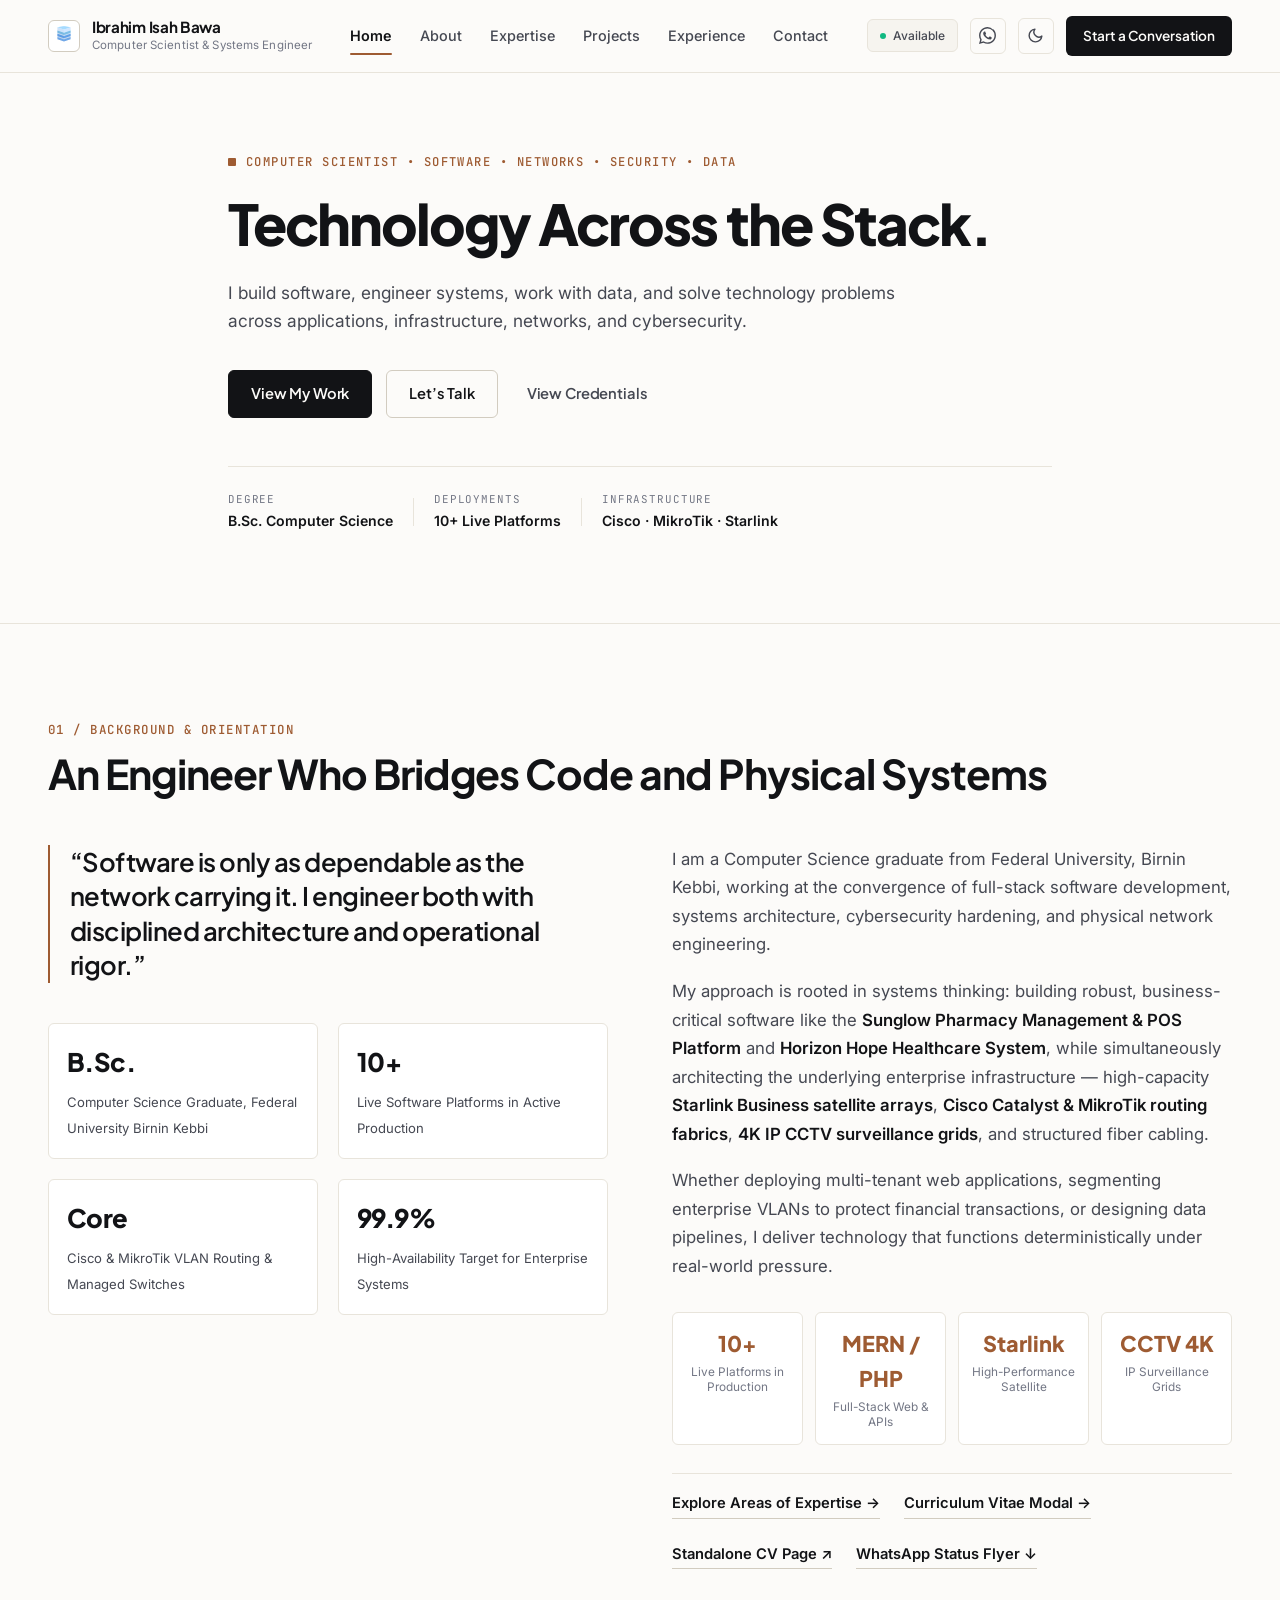
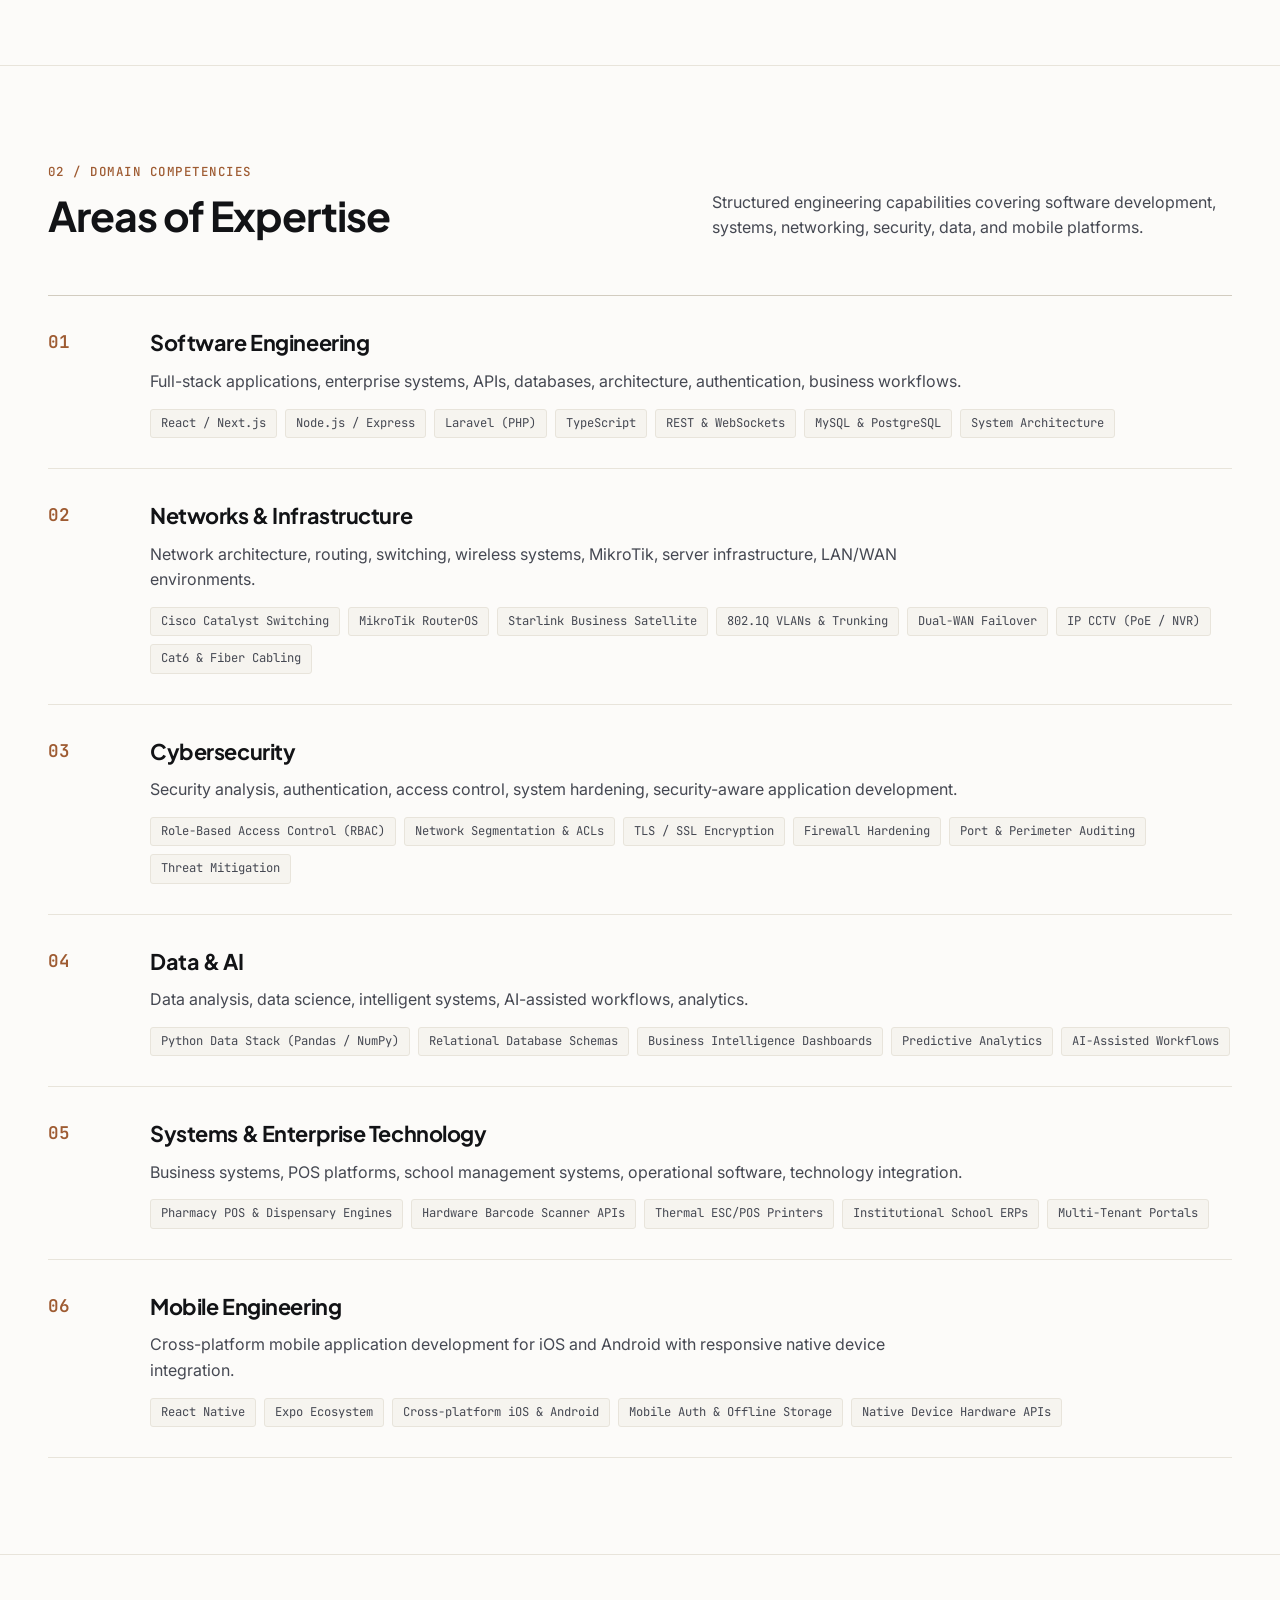
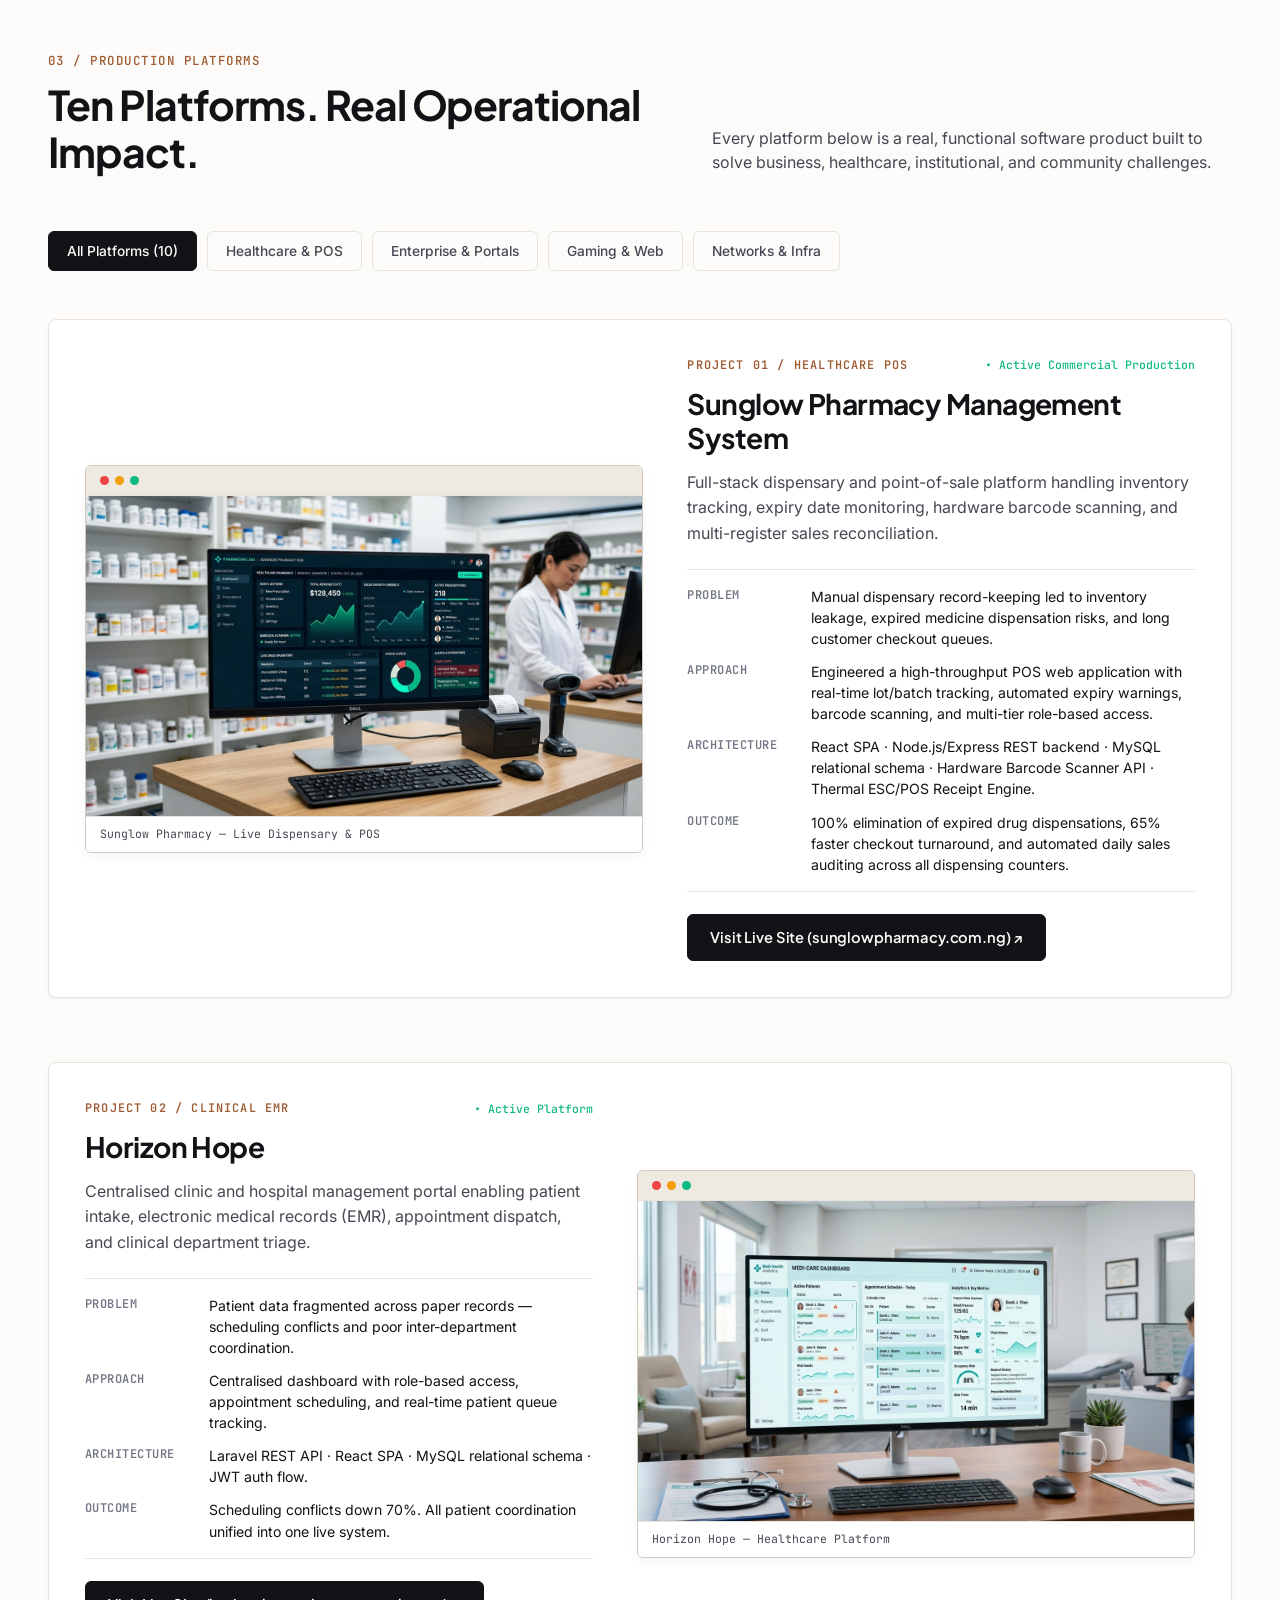
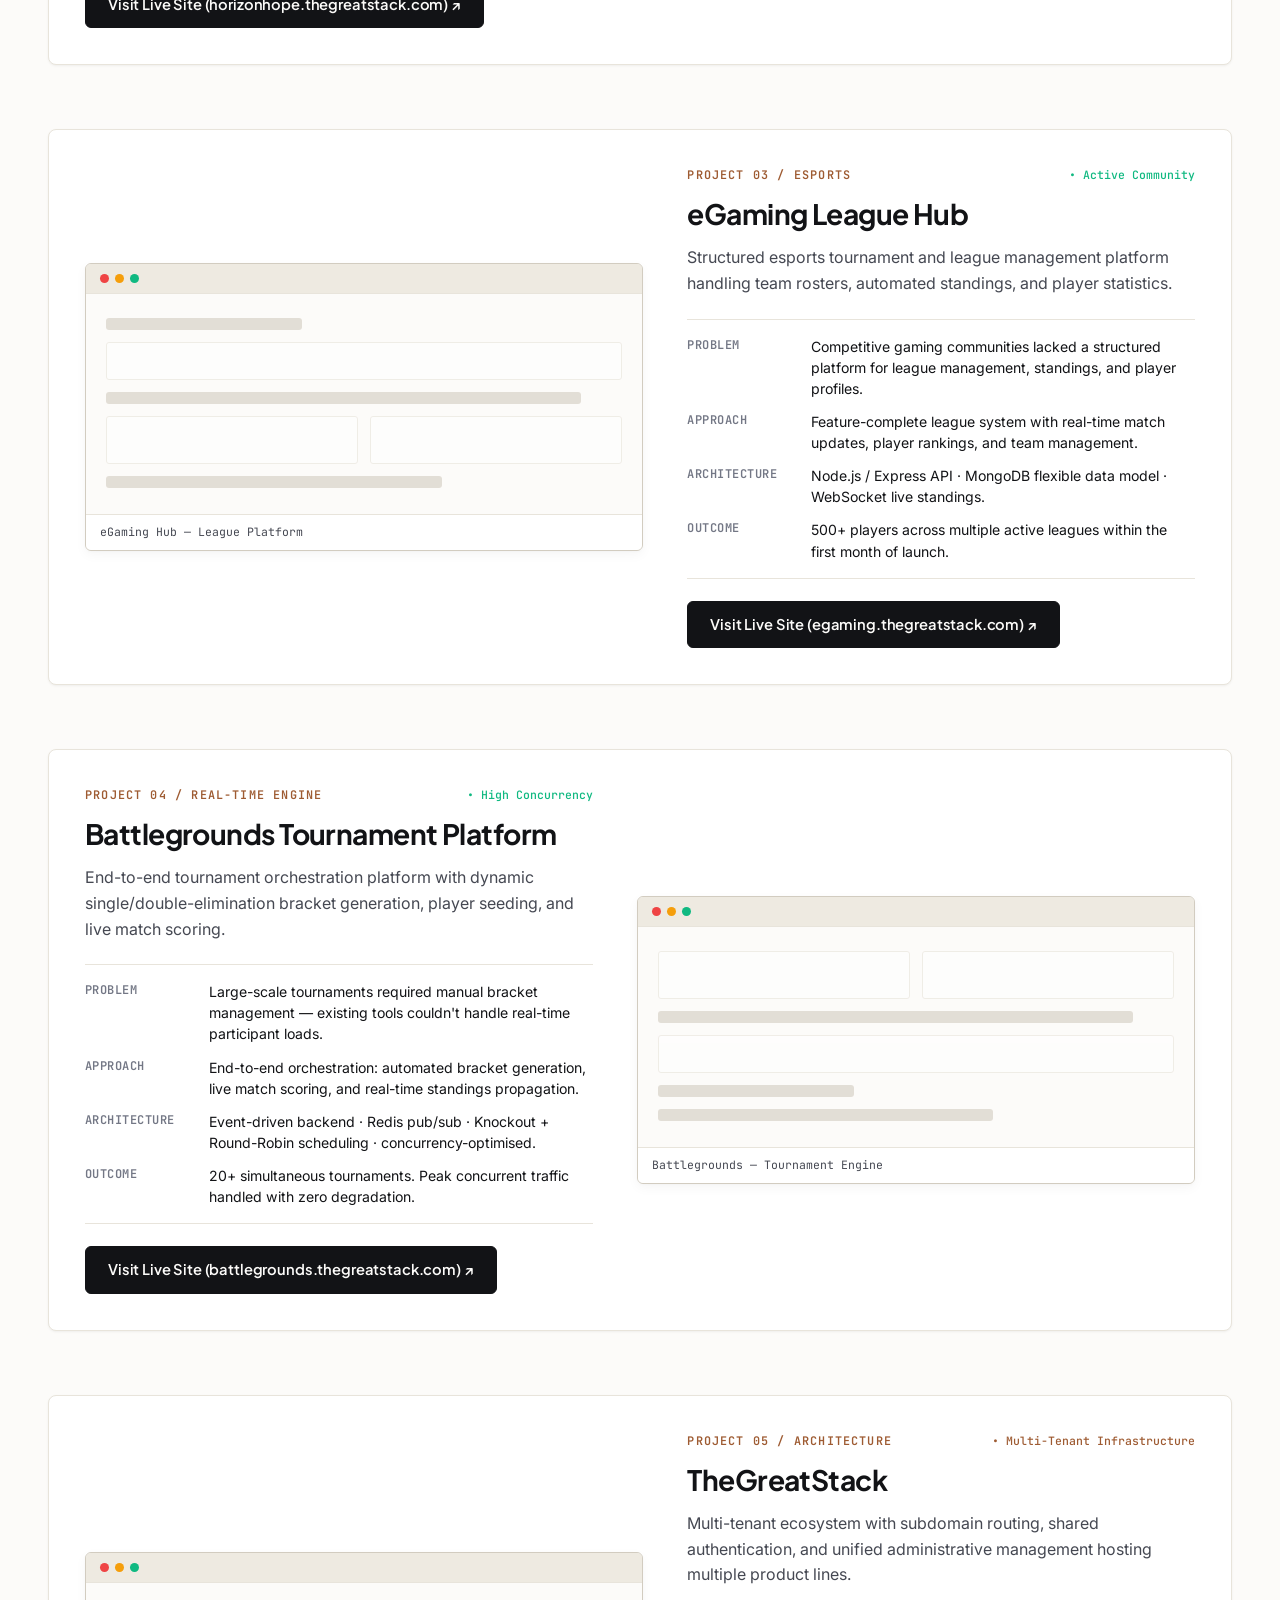
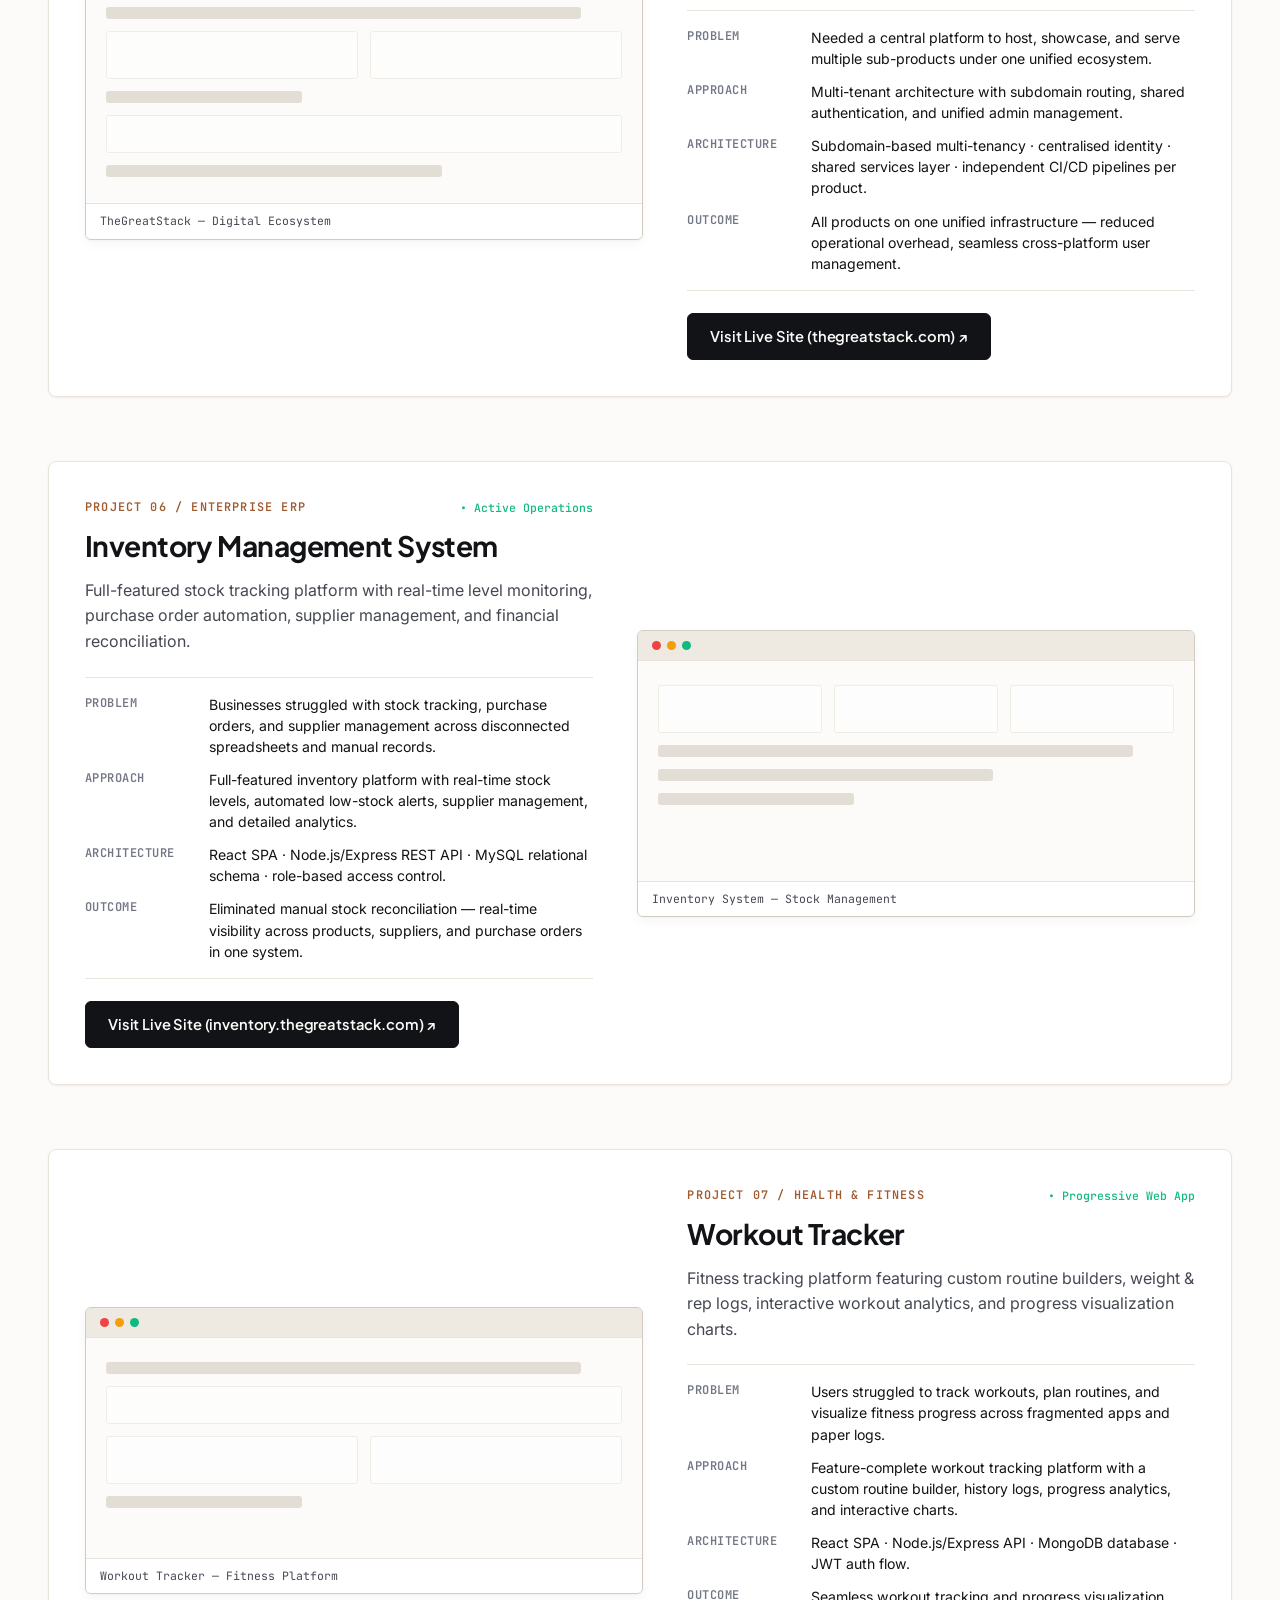
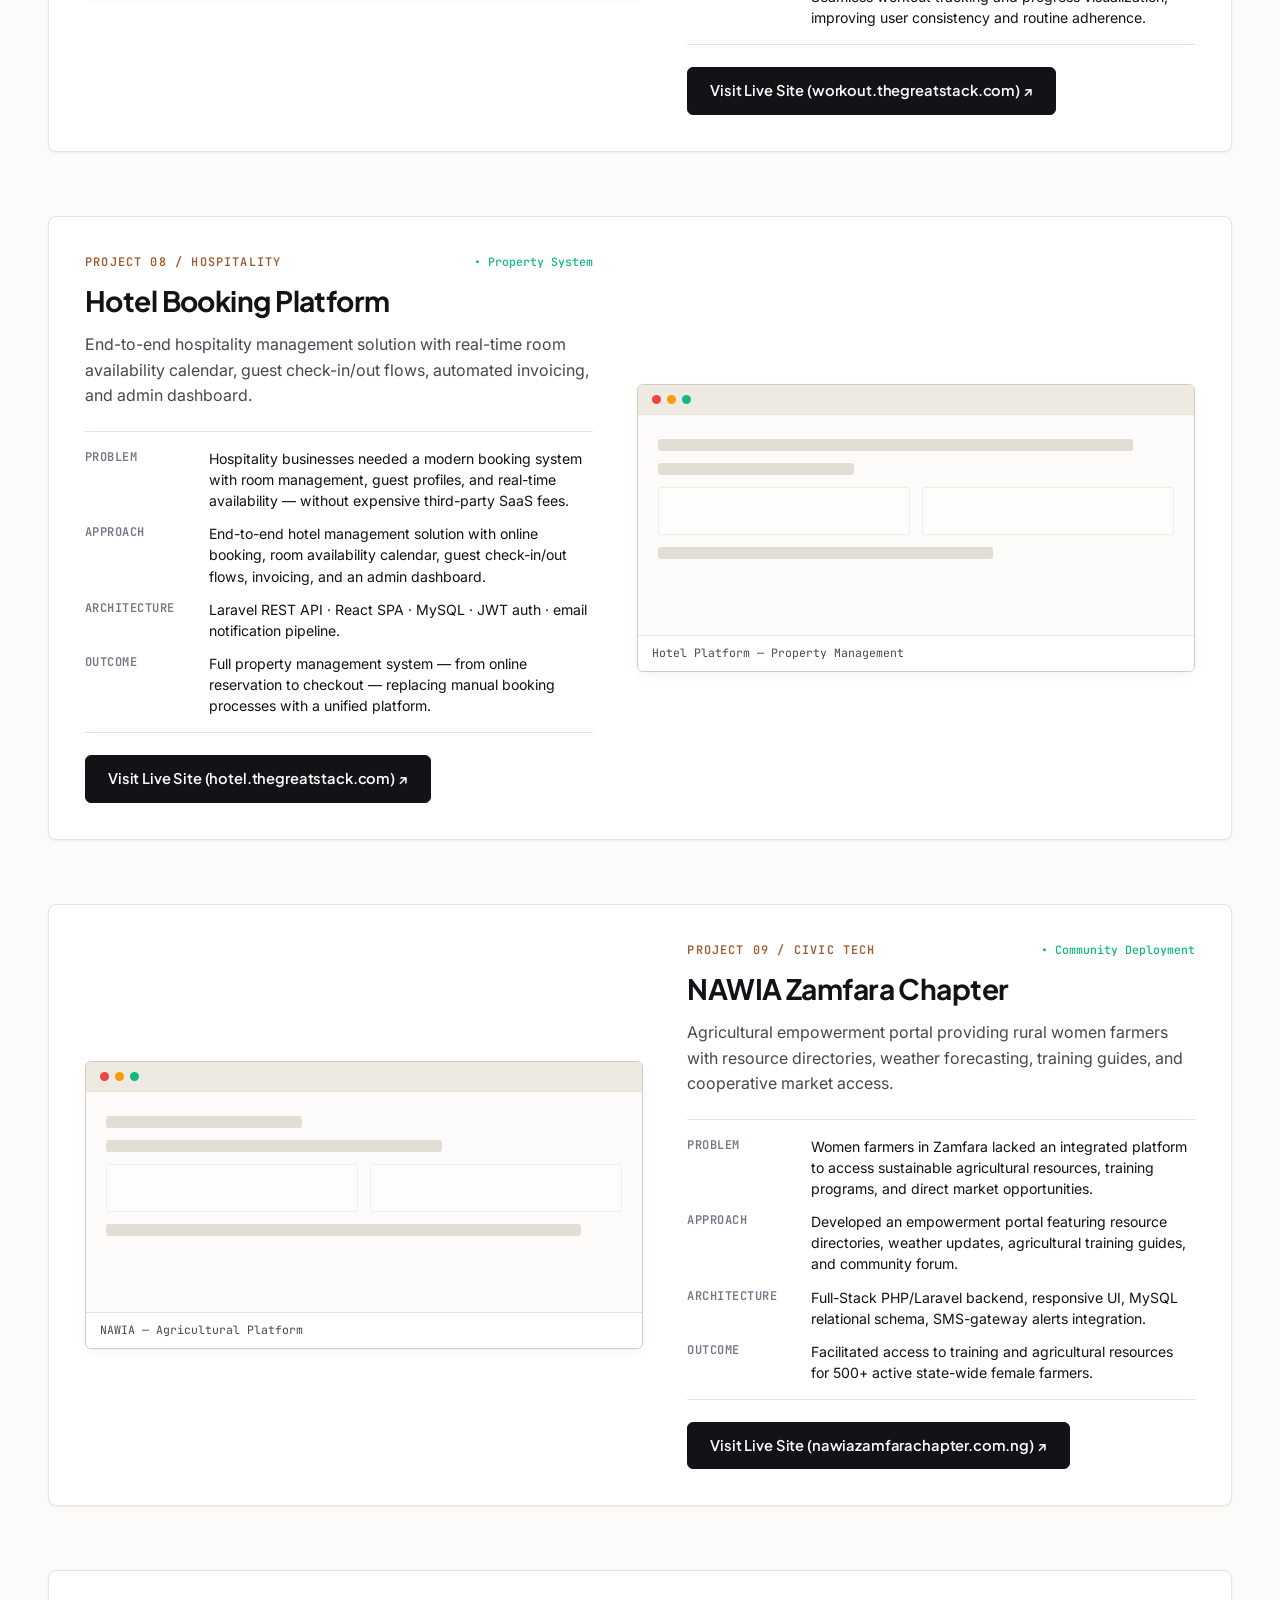
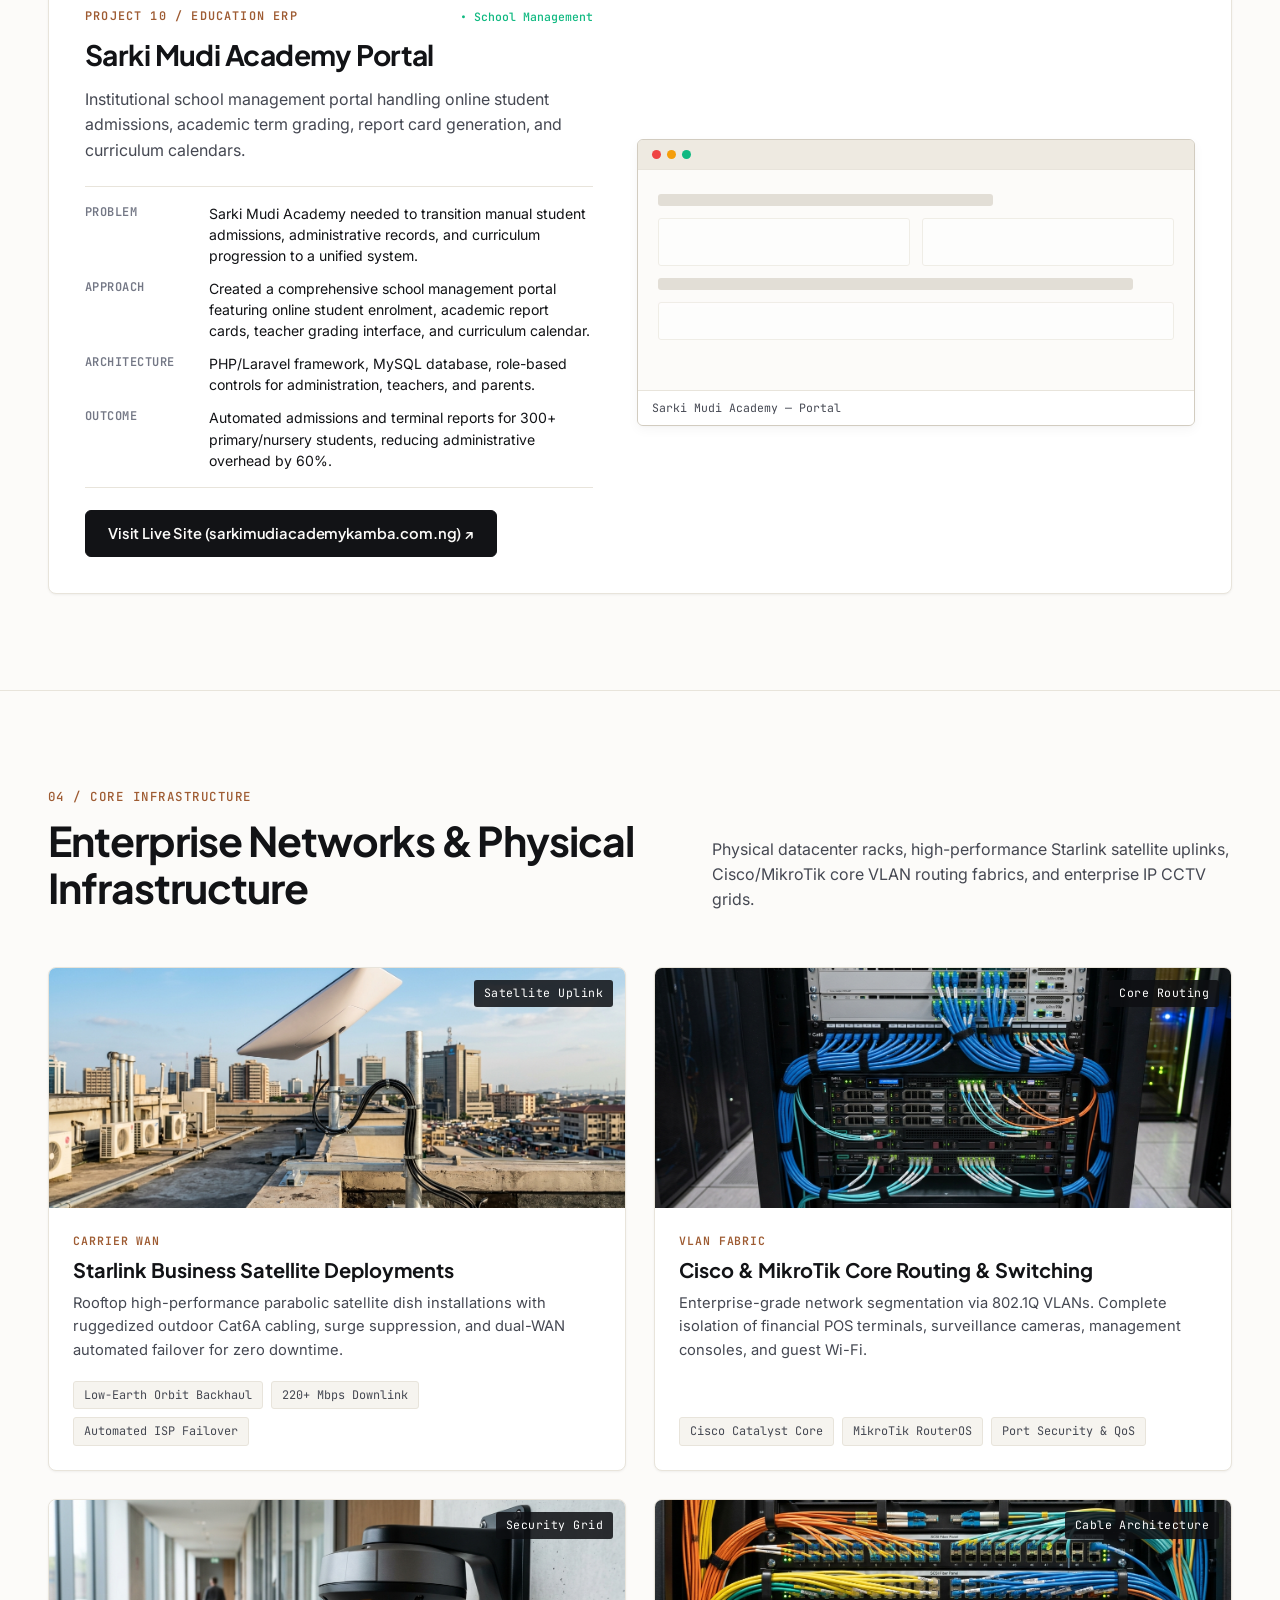
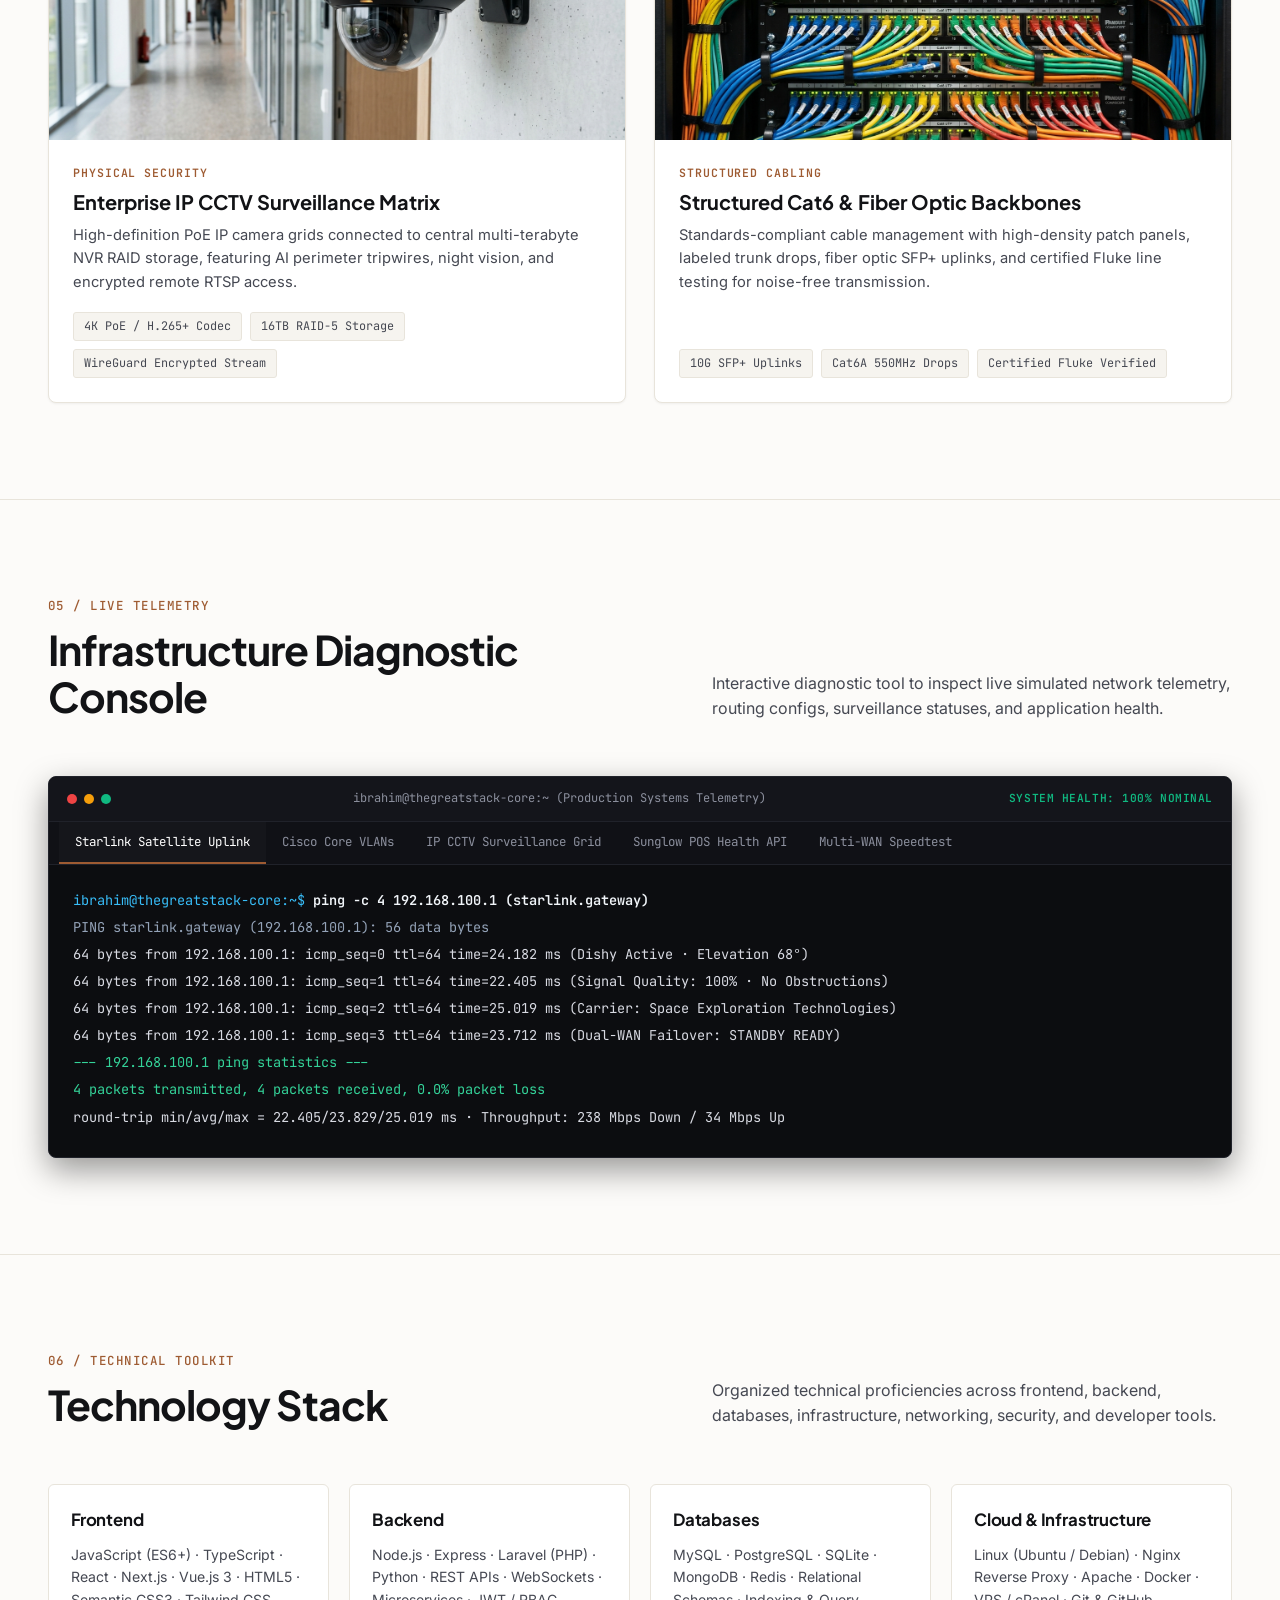
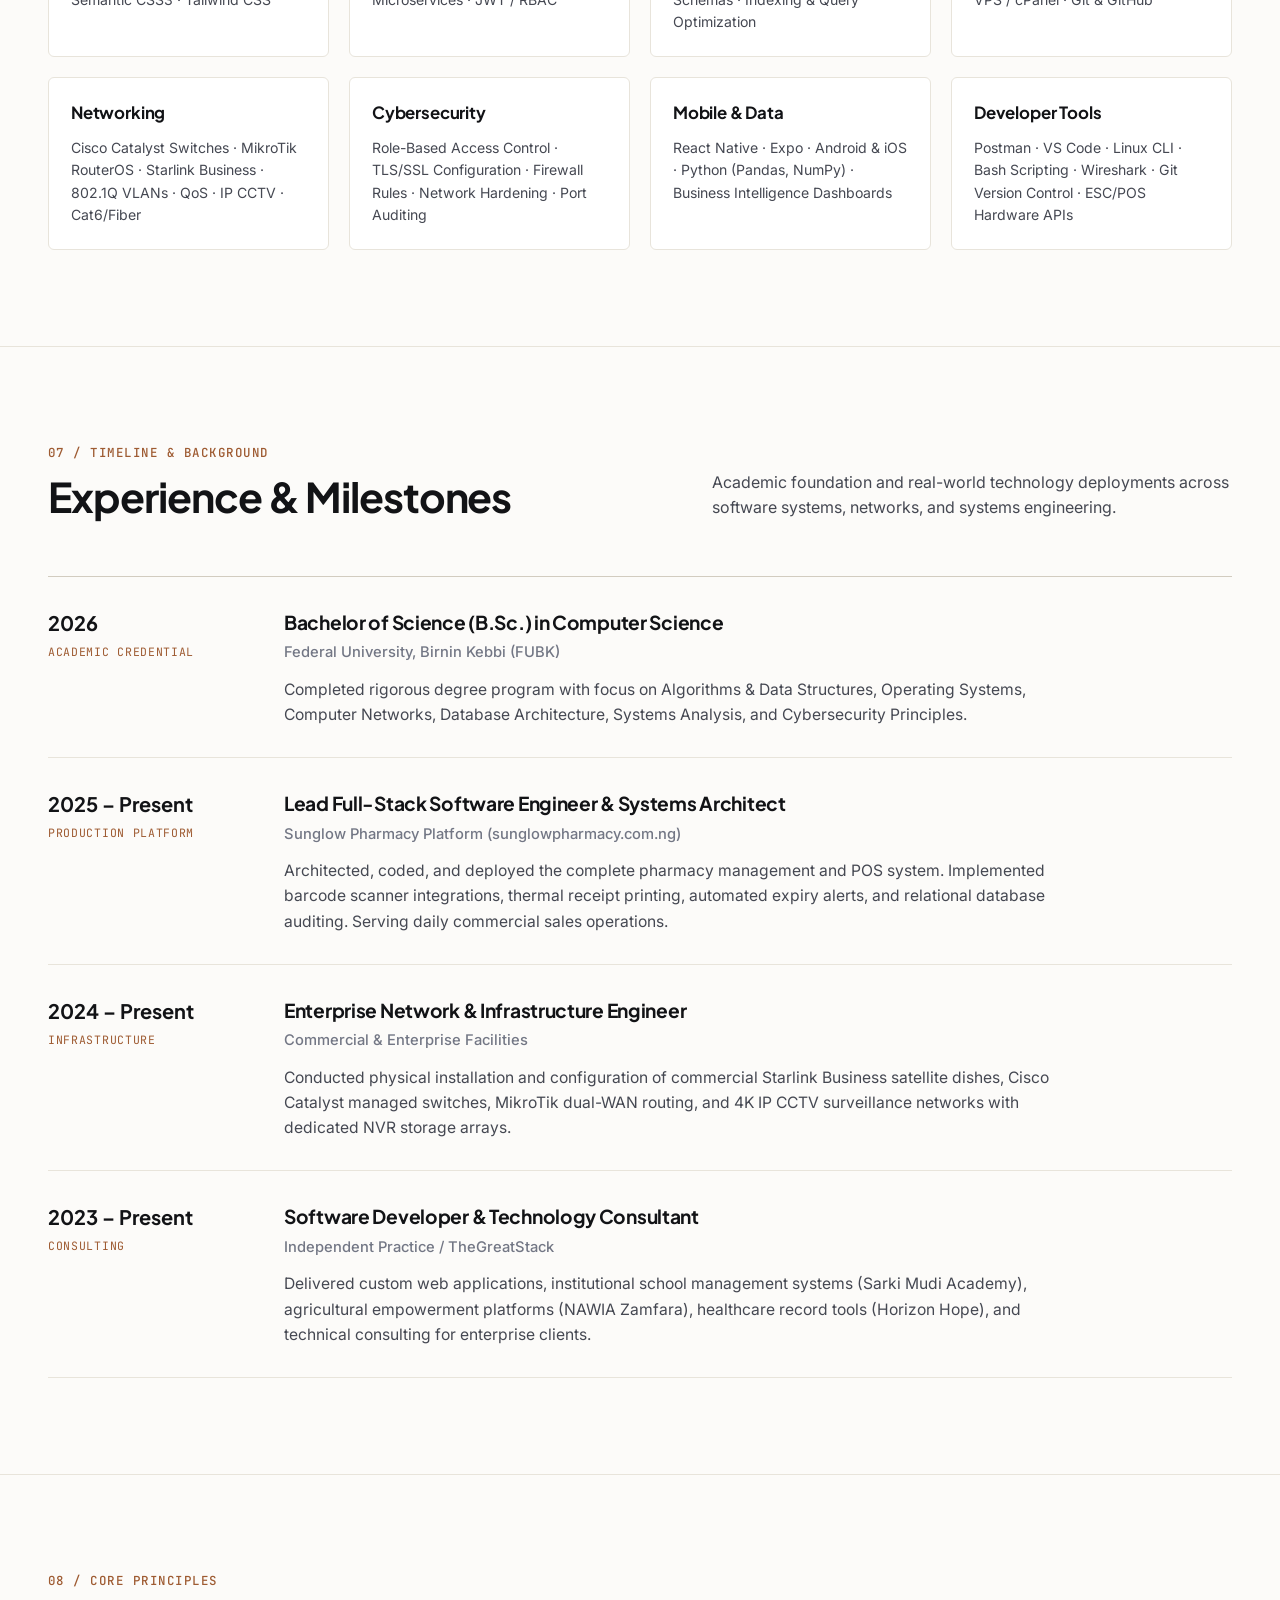
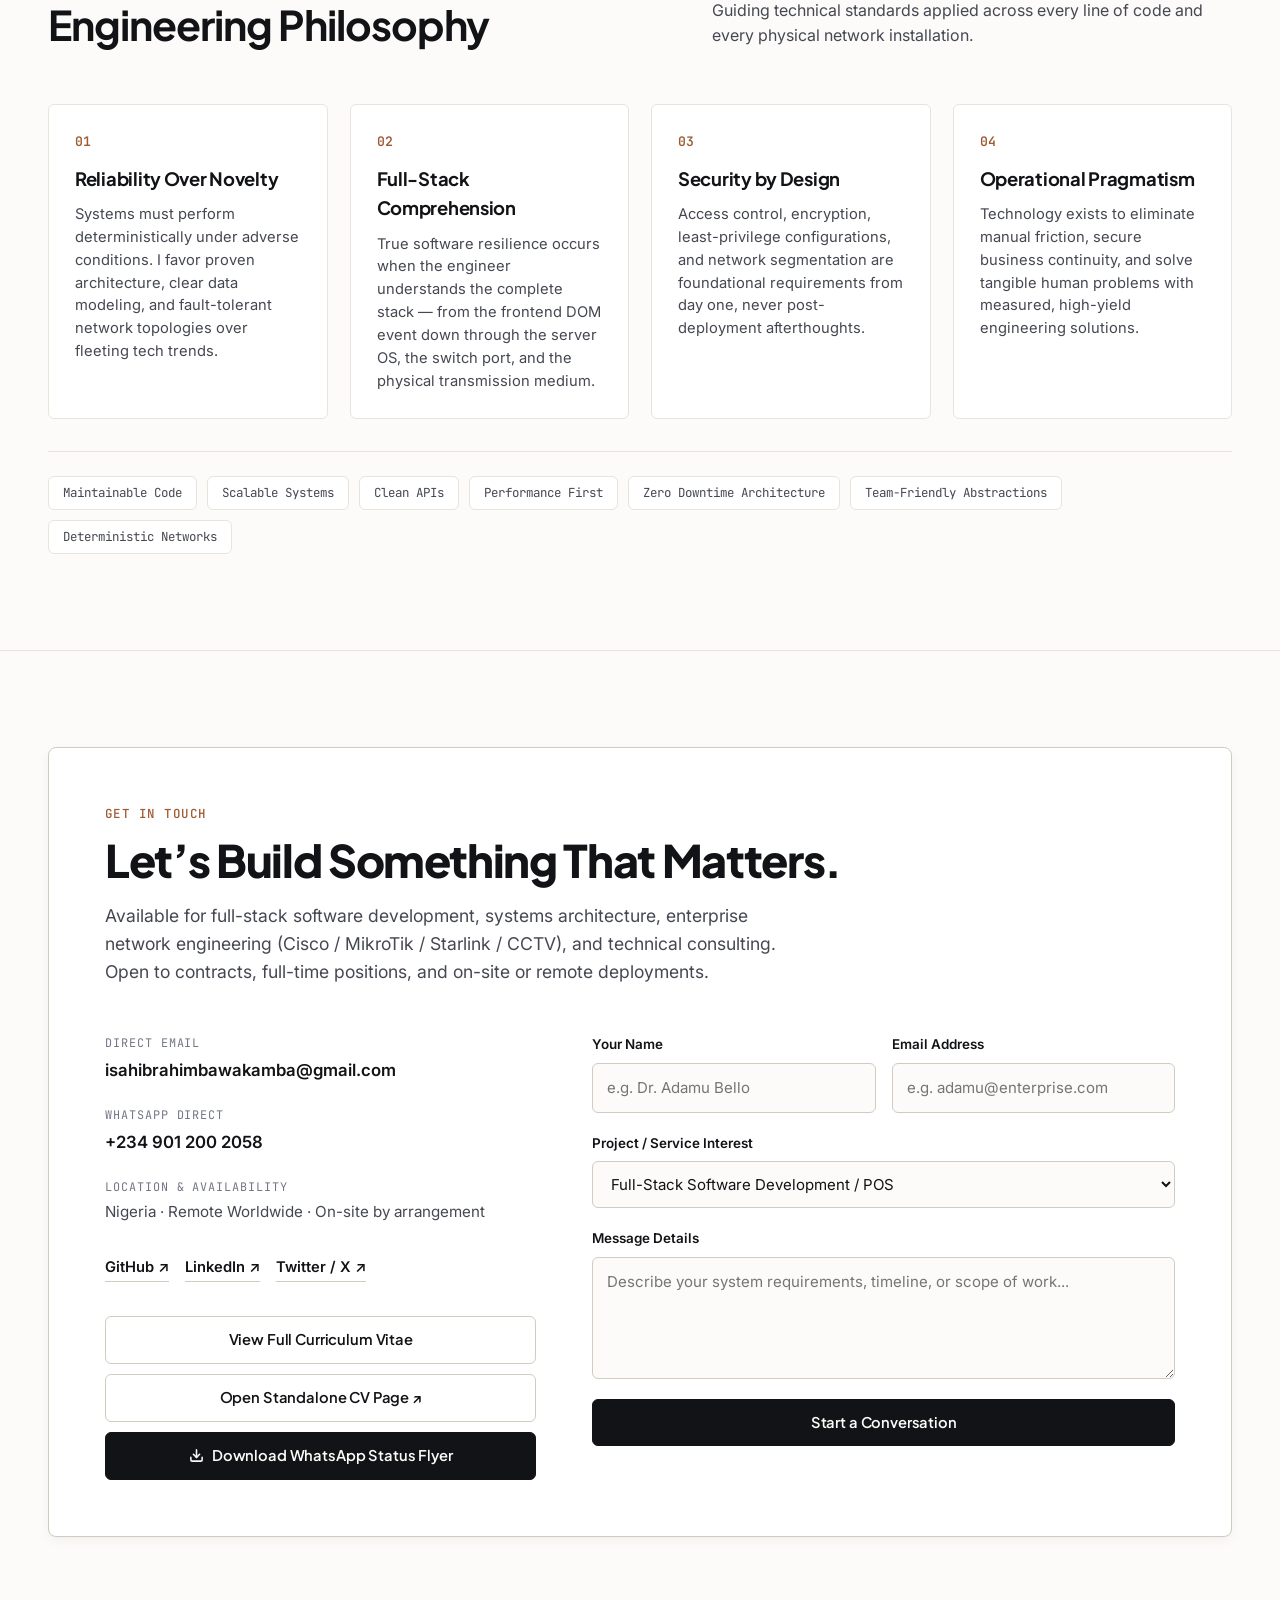
==== commit 10a8b131: "new fixes 2" ====
--- a/index.html
+++ b/index.html
@@ -1,11 +1,11 @@
-﻿<!DOCTYPE html>
+<!DOCTYPE html>
 <html lang="en">
   <head>
     <meta charset="UTF-8" />
     <meta name="viewport" content="width=device-width, initial-scale=1.0" />
     <meta
       name="description"
-      content="Ibrahim Isah Bawa â€” Computer Scientist, Full-Stack Software Engineer &amp; Enterprise Network Engineer. 10+ live platforms (including Sunglow Pharmacy POS, Horizon Hope, TheGreatStack) and mission-critical network deployments (Cisco, MikroTik, Starlink Business, IP CCTV). Based in Nigeria, working worldwide."
+      content="Ibrahim Isah Bawa &mdash; Computer Scientist, Full-Stack Software Engineer &amp; Enterprise Network Engineer. 10+ live platforms (including Sunglow Pharmacy POS, Horizon Hope, TheGreatStack) and mission-critical network deployments (Cisco, MikroTik, Starlink Business, IP CCTV). Based in Nigeria, working worldwide."
     />
     <meta
       name="keywords"
@@ -23,7 +23,7 @@
       media="(prefers-color-scheme: dark)"
     />
     <title>
-      Ibrahim Isah Bawa â€” Computer Scientist, Software &amp; Infrastructure
+      Ibrahim Isah Bawa &mdash; Computer Scientist, Software &amp; Infrastructure
       Engineer | 10+ Live Platforms
     </title>
     <link rel="icon" type="image/svg+xml" href="tech-stack-logo.svg" />
@@ -37,7 +37,7 @@
   </head>
 
   <body>
-    <!-- â–‘â–‘â–‘ EDITORIAL DESKTOP HEADER â–‘â–‘â–‘ -->
+    <!-- --- EDITORIAL DESKTOP HEADER --- -->
     <header class="site-header" id="site-header">
       <div class="nav-container">
         <!-- LEFT: Personal Brand -->
@@ -136,13 +136,13 @@
     </header>
 
     <main>
-      <!-- â–‘â–‘â–‘ HERO SECTION â–‘â–‘â–‘ -->
+      <!-- --- HERO SECTION --- -->
       <section class="hero-section" id="home">
         <div class="page-container hero-grid">
           <div class="hero-content">
             <div class="eyebrow-tag">
               <span class="eyebrow-accent"></span>
-              COMPUTER SCIENTIST â€¢ SOFTWARE â€¢ NETWORKS â€¢ SECURITY â€¢ DATA
+              COMPUTER SCIENTIST &bull; SOFTWARE &bull; NETWORKS &bull; SECURITY &bull; DATA
             </div>
 
             <h1 class="hero-headline">Technology Across the Stack.</h1>
@@ -155,7 +155,7 @@
 
             <div class="hero-cta-group">
               <a href="#projects" class="btn btn-primary">View My Work</a>
-              <a href="#contact" class="btn btn-secondary">Letâ€™s Talk</a>
+              <a href="#contact" class="btn btn-secondary">Let&rsquo;s Talk</a>
               <button onclick="openCV()" class="btn btn-tertiary">
                 View Credentials
               </button>
@@ -174,14 +174,14 @@
               <div class="meta-divider"></div>
               <div class="meta-item">
                 <span class="meta-label">Infrastructure</span>
-                <span class="meta-value">Cisco · MikroTik · Starlink</span>
+                <span class="meta-value">Cisco &middot; MikroTik &middot; Starlink</span>
               </div>
             </div>
           </div>
         </div>
       </section>
 
-      <!-- â–‘â–‘â–‘ ABOUT SECTION â–‘â–‘â–‘ -->
+      <!-- --- ABOUT SECTION --- -->
       <section class="section about-section" id="about">
         <div class="page-container">
           <div class="section-header-compact">
@@ -196,9 +196,9 @@
           <div class="about-split-layout">
             <div class="about-lead-col">
               <blockquote class="lead-statement">
-                â€œSoftware is only as dependable as the network carrying it. I
+                &ldquo;Software is only as dependable as the network carrying it. I
                 engineer both with disciplined architecture and operational
-                rigor.â€
+                rigor.&rdquo;
               </blockquote>
 
               <div class="credibility-matrix">
@@ -244,7 +244,7 @@
                 <strong>Sunglow Pharmacy Management &amp; POS Platform</strong>
                 and <strong>Horizon Hope Healthcare System</strong>, while
                 simultaneously architecting the underlying enterprise
-                infrastructure â€” high-capacity
+                infrastructure &mdash; high-capacity
                 <strong>Starlink Business satellite arrays</strong>,
                 <strong>Cisco Catalyst &amp; MikroTik routing fabrics</strong>,
                 <strong>4K IP CCTV surveillance grids</strong>, and structured
@@ -299,7 +299,7 @@
         </div>
       </section>
 
-      <!-- â–‘â–‘â–‘ AREAS OF EXPERTISE SECTION â–‘â–‘â–‘ -->
+      <!-- --- AREAS OF EXPERTISE SECTION --- -->
       <section class="section expertise-section" id="expertise">
         <div class="page-container">
           <div class="section-header">
@@ -444,7 +444,7 @@
         </div>
       </section>
 
-      <!-- â–‘â–‘â–‘ ALL 10 FEATURED PROJECTS SECTION â–‘â–‘â–‘ -->
+      <!-- --- ALL 10 FEATURED PROJECTS SECTION --- -->
       <section class="section projects-section" id="projects">
         <!-- Anchor for legacy #work links -->
         <div id="work" style="position: absolute; top: -60px"></div>
@@ -508,12 +508,12 @@
               role="tab"
               aria-selected="false"
             >
-              ðŸ›°ï¸ Networks &amp; Infra
+               Networks &amp; Infra
             </button>
           </div>
 
           <div class="project-showcases">
-            <!-- â”€â”€ PROJECT 01: Sunglow Pharmacy Management System â”€â”€ -->
+            <!-- ---- PROJECT 01: Sunglow Pharmacy Management System ---- -->
             <article
               class="project-showcase"
               data-category="healthcare enterprise"
@@ -534,7 +534,7 @@
                     />
                   </div>
                   <span class="window-project-label"
-                    >Sunglow Pharmacy â€” Live Dispensary &amp; POS</span
+                    >Sunglow Pharmacy &mdash; Live Dispensary &amp; POS</span
                   >
                 </div>
               </div>
@@ -545,7 +545,7 @@
                     >PROJECT 01 / HEALTHCARE POS</span
                   >
                   <span class="showcase-status live"
-                    >â— Active Commercial Production</span
+                    >&bull; Active Commercial Production</span
                   >
                 </div>
 
@@ -579,8 +579,8 @@
                   <div class="case-item">
                     <span class="case-label">Architecture</span>
                     <span class="case-value"
-                      >React SPA · Node.js/Express REST backend · MySQL
-                      relational schema · Hardware Barcode Scanner API · Thermal
+                      >React SPA &middot; Node.js/Express REST backend &middot; MySQL
+                      relational schema &middot; Hardware Barcode Scanner API &middot; Thermal
                       ESC/POS Receipt Engine.</span
                     >
                   </div>
@@ -607,7 +607,7 @@
               </div>
             </article>
 
-            <!-- â”€â”€ PROJECT 02: Horizon Hope Healthcare Platform â”€â”€ -->
+            <!-- ---- PROJECT 02: Horizon Hope Healthcare Platform ---- -->
             <article
               class="project-showcase showcase-reversed"
               data-category="healthcare enterprise"
@@ -628,7 +628,7 @@
                     />
                   </div>
                   <span class="window-project-label"
-                    >Horizon Hope â€” Healthcare Platform</span
+                    >Horizon Hope &mdash; Healthcare Platform</span
                   >
                 </div>
               </div>
@@ -636,7 +636,7 @@
               <div class="showcase-details">
                 <div class="showcase-meta">
                   <span class="showcase-index">PROJECT 02 / CLINICAL EMR</span>
-                  <span class="showcase-status live">â— Active Platform</span>
+                  <span class="showcase-status live">&bull; Active Platform</span>
                 </div>
 
                 <h3 class="showcase-title">Horizon Hope</h3>
@@ -651,7 +651,7 @@
                   <div class="case-item">
                     <span class="case-label">Problem</span>
                     <span class="case-value"
-                      >Patient data fragmented across paper records â€”
+                      >Patient data fragmented across paper records &mdash;
                       scheduling conflicts and poor inter-department
                       coordination.</span
                     >
@@ -666,7 +666,7 @@
                   <div class="case-item">
                     <span class="case-label">Architecture</span>
                     <span class="case-value"
-                      >Laravel REST API · React SPA · MySQL relational schema ·
+                      >Laravel REST API &middot; React SPA &middot; MySQL relational schema &middot;
                       JWT auth flow.</span
                     >
                   </div>
@@ -692,7 +692,7 @@
               </div>
             </article>
 
-            <!-- â”€â”€ PROJECT 03: eGaming League Hub â”€â”€ -->
+            <!-- ---- PROJECT 03: eGaming League Hub ---- -->
             <article class="project-showcase" data-category="gaming">
               <div class="showcase-visual">
                 <div class="project-window">
@@ -730,7 +730,7 @@
                     ></div>
                   </div>
                   <span class="window-project-label"
-                    >eGaming Hub â€” League Platform</span
+                    >eGaming Hub &mdash; League Platform</span
                   >
                 </div>
               </div>
@@ -738,7 +738,7 @@
               <div class="showcase-details">
                 <div class="showcase-meta">
                   <span class="showcase-index">PROJECT 03 / ESPORTS</span>
-                  <span class="showcase-status live">â— Active Community</span>
+                  <span class="showcase-status live">&bull; Active Community</span>
                 </div>
 
                 <h3 class="showcase-title">eGaming League Hub</h3>
@@ -768,7 +768,7 @@
                   <div class="case-item">
                     <span class="case-label">Architecture</span>
                     <span class="case-value"
-                      >Node.js / Express API · MongoDB flexible data model ·
+                      >Node.js / Express API &middot; MongoDB flexible data model &middot;
                       WebSocket live standings.</span
                     >
                   </div>
@@ -794,7 +794,7 @@
               </div>
             </article>
 
-            <!-- â”€â”€ PROJECT 04: Battlegrounds Tournament Platform â”€â”€ -->
+            <!-- ---- PROJECT 04: Battlegrounds Tournament Platform ---- -->
             <article
               class="project-showcase showcase-reversed"
               data-category="gaming"
@@ -832,7 +832,7 @@
                     <div class="ui-row med" style="animation-delay: 0.4s"></div>
                   </div>
                   <span class="window-project-label"
-                    >Battlegrounds â€” Tournament Engine</span
+                    >Battlegrounds &mdash; Tournament Engine</span
                   >
                 </div>
               </div>
@@ -842,7 +842,7 @@
                   <span class="showcase-index"
                     >PROJECT 04 / REAL-TIME ENGINE</span
                   >
-                  <span class="showcase-status live">â— High Concurrency</span>
+                  <span class="showcase-status live">&bull; High Concurrency</span>
                 </div>
 
                 <h3 class="showcase-title">
@@ -860,7 +860,7 @@
                     <span class="case-label">Problem</span>
                     <span class="case-value"
                       >Large-scale tournaments required manual bracket
-                      management â€” existing tools couldn't handle real-time
+                      management &mdash; existing tools couldn't handle real-time
                       participant loads.</span
                     >
                   </div>
@@ -875,8 +875,8 @@
                   <div class="case-item">
                     <span class="case-label">Architecture</span>
                     <span class="case-value"
-                      >Event-driven backend · Redis pub/sub · Knockout +
-                      Round-Robin scheduling · concurrency-optimised.</span
+                      >Event-driven backend &middot; Redis pub/sub &middot; Knockout +
+                      Round-Robin scheduling &middot; concurrency-optimised.</span
                     >
                   </div>
                   <div class="case-item">
@@ -901,7 +901,7 @@
               </div>
             </article>
 
-            <!-- â”€â”€ PROJECT 05: TheGreatStack Platform â”€â”€ -->
+            <!-- ---- PROJECT 05: TheGreatStack Platform ---- -->
             <article class="project-showcase" data-category="enterprise">
               <div class="showcase-visual">
                 <div class="project-window">
@@ -939,7 +939,7 @@
                     ></div>
                   </div>
                   <span class="window-project-label"
-                    >TheGreatStack â€” Digital Ecosystem</span
+                    >TheGreatStack &mdash; Digital Ecosystem</span
                   >
                 </div>
               </div>
@@ -948,7 +948,7 @@
                 <div class="showcase-meta">
                   <span class="showcase-index">PROJECT 05 / ARCHITECTURE</span>
                   <span class="showcase-status enterprise"
-                    >â— Multi-Tenant Infrastructure</span
+                    >&bull; Multi-Tenant Infrastructure</span
                   >
                 </div>
 
@@ -978,15 +978,15 @@
                   <div class="case-item">
                     <span class="case-label">Architecture</span>
                     <span class="case-value"
-                      >Subdomain-based multi-tenancy · centralised identity ·
-                      shared services layer · independent CI/CD pipelines per
+                      >Subdomain-based multi-tenancy &middot; centralised identity &middot;
+                      shared services layer &middot; independent CI/CD pipelines per
                       product.</span
                     >
                   </div>
                   <div class="case-item">
                     <span class="case-label">Outcome</span>
                     <span class="case-value"
-                      >All products on one unified infrastructure â€” reduced
+                      >All products on one unified infrastructure &mdash; reduced
                       operational overhead, seamless cross-platform user
                       management.</span
                     >
@@ -1006,7 +1006,7 @@
               </div>
             </article>
 
-            <!-- â”€â”€ PROJECT 06: Inventory Management System â”€â”€ -->
+            <!-- ---- PROJECT 06: Inventory Management System ---- -->
             <article
               class="project-showcase showcase-reversed"
               data-category="enterprise"
@@ -1044,7 +1044,7 @@
                     ></div>
                   </div>
                   <span class="window-project-label"
-                    >Inventory System â€” Stock Management</span
+                    >Inventory System &mdash; Stock Management</span
                   >
                 </div>
               </div>
@@ -1054,7 +1054,7 @@
                   <span class="showcase-index"
                     >PROJECT 06 / ENTERPRISE ERP</span
                   >
-                  <span class="showcase-status live">â— Active Operations</span>
+                  <span class="showcase-status live">&bull; Active Operations</span>
                 </div>
 
                 <h3 class="showcase-title">Inventory Management System</h3>
@@ -1085,14 +1085,14 @@
                   <div class="case-item">
                     <span class="case-label">Architecture</span>
                     <span class="case-value"
-                      >React SPA · Node.js/Express REST API · MySQL relational
-                      schema · role-based access control.</span
+                      >React SPA &middot; Node.js/Express REST API &middot; MySQL relational
+                      schema &middot; role-based access control.</span
                     >
                   </div>
                   <div class="case-item">
                     <span class="case-label">Outcome</span>
                     <span class="case-value"
-                      >Eliminated manual stock reconciliation â€” real-time
+                      >Eliminated manual stock reconciliation &mdash; real-time
                       visibility across products, suppliers, and purchase orders
                       in one system.</span
                     >
@@ -1112,7 +1112,7 @@
               </div>
             </article>
 
-            <!-- â”€â”€ PROJECT 07: Workout Tracker â”€â”€ -->
+            <!-- ---- PROJECT 07: Workout Tracker ---- -->
             <article class="project-showcase" data-category="healthcare">
               <div class="showcase-visual">
                 <div class="project-window">
@@ -1146,7 +1146,7 @@
                     ></div>
                   </div>
                   <span class="window-project-label"
-                    >Workout Tracker â€” Fitness Platform</span
+                    >Workout Tracker &mdash; Fitness Platform</span
                   >
                 </div>
               </div>
@@ -1157,7 +1157,7 @@
                     >PROJECT 07 / HEALTH &amp; FITNESS</span
                   >
                   <span class="showcase-status live"
-                    >â— Progressive Web App</span
+                    >&bull; Progressive Web App</span
                   >
                 </div>
 
@@ -1189,7 +1189,7 @@
                   <div class="case-item">
                     <span class="case-label">Architecture</span>
                     <span class="case-value"
-                      >React SPA · Node.js/Express API · MongoDB database · JWT
+                      >React SPA &middot; Node.js/Express API &middot; MongoDB database &middot; JWT
                       auth flow.</span
                     >
                   </div>
@@ -1215,7 +1215,7 @@
               </div>
             </article>
 
-            <!-- â”€â”€ PROJECT 08: Hotel Booking Platform â”€â”€ -->
+            <!-- ---- PROJECT 08: Hotel Booking Platform ---- -->
             <article
               class="project-showcase showcase-reversed"
               data-category="enterprise"
@@ -1249,7 +1249,7 @@
                     <div class="ui-row med" style="animation-delay: 0.5s"></div>
                   </div>
                   <span class="window-project-label"
-                    >Hotel Platform â€” Property Management</span
+                    >Hotel Platform &mdash; Property Management</span
                   >
                 </div>
               </div>
@@ -1257,7 +1257,7 @@
               <div class="showcase-details">
                 <div class="showcase-meta">
                   <span class="showcase-index">PROJECT 08 / HOSPITALITY</span>
-                  <span class="showcase-status live">â— Property System</span>
+                  <span class="showcase-status live">&bull; Property System</span>
                 </div>
 
                 <h3 class="showcase-title">Hotel Booking Platform</h3>
@@ -1274,7 +1274,7 @@
                     <span class="case-value"
                       >Hospitality businesses needed a modern booking system
                       with room management, guest profiles, and real-time
-                      availability â€” without expensive third-party SaaS
+                      availability &mdash; without expensive third-party SaaS
                       fees.</span
                     >
                   </div>
@@ -1289,15 +1289,15 @@
                   <div class="case-item">
                     <span class="case-label">Architecture</span>
                     <span class="case-value"
-                      >Laravel REST API · React SPA · MySQL · JWT auth · email
+                      >Laravel REST API &middot; React SPA &middot; MySQL &middot; JWT auth &middot; email
                       notification pipeline.</span
                     >
                   </div>
                   <div class="case-item">
                     <span class="case-label">Outcome</span>
                     <span class="case-value"
-                      >Full property management system â€” from online
-                      reservation to checkout â€” replacing manual booking
+                      >Full property management system &mdash; from online
+                      reservation to checkout &mdash; replacing manual booking
                       processes with a unified platform.</span
                     >
                   </div>
@@ -1316,7 +1316,7 @@
               </div>
             </article>
 
-            <!-- â”€â”€ PROJECT 09: NAWIA Zamfara Chapter â”€â”€ -->
+            <!-- ---- PROJECT 09: NAWIA Zamfara Chapter ---- -->
             <article class="project-showcase" data-category="enterprise">
               <div class="showcase-visual">
                 <div class="project-window">
@@ -1347,7 +1347,7 @@
                     ></div>
                   </div>
                   <span class="window-project-label"
-                    >NAWIA â€” Agricultural Platform</span
+                    >NAWIA &mdash; Agricultural Platform</span
                   >
                 </div>
               </div>
@@ -1356,7 +1356,7 @@
                 <div class="showcase-meta">
                   <span class="showcase-index">PROJECT 09 / CIVIC TECH</span>
                   <span class="showcase-status live"
-                    >â— Community Deployment</span
+                    >&bull; Community Deployment</span
                   >
                 </div>
 
@@ -1414,7 +1414,7 @@
               </div>
             </article>
 
-            <!-- â”€â”€ PROJECT 10: Sarki Mudi Academy Portal â”€â”€ -->
+            <!-- ---- PROJECT 10: Sarki Mudi Academy Portal ---- -->
             <article
               class="project-showcase showcase-reversed"
               data-category="enterprise"
@@ -1448,7 +1448,7 @@
                     ></div>
                   </div>
                   <span class="window-project-label"
-                    >Sarki Mudi Academy â€” Portal</span
+                    >Sarki Mudi Academy &mdash; Portal</span
                   >
                 </div>
               </div>
@@ -1456,7 +1456,7 @@
               <div class="showcase-details">
                 <div class="showcase-meta">
                   <span class="showcase-index">PROJECT 10 / EDUCATION ERP</span>
-                  <span class="showcase-status live">â— School Management</span>
+                  <span class="showcase-status live">&bull; School Management</span>
                 </div>
 
                 <h3 class="showcase-title">Sarki Mudi Academy Portal</h3>
@@ -1517,7 +1517,7 @@
         </div>
       </section>
 
-      <!-- â–‘â–‘â–‘ DEDICATED NETWORK & INFRASTRUCTURE SECTION â–‘â–‘â–‘ -->
+      <!-- --- DEDICATED NETWORK & INFRASTRUCTURE SECTION --- -->
       <section class="section network-section" id="network">
         <div class="page-container">
           <div class="section-header">
@@ -1540,7 +1540,7 @@
               <div class="network-card-img-wrapper">
                 <img
                   src="assets/starlink-rooftop.jpg"
-                  alt="Commercial Rooftop Starlink High-Performance Satellite Dish Installation — Real Deployment"
+                  alt="Commercial Rooftop Starlink High-Performance Satellite Dish Installation &mdash; Real Deployment"
                   class="network-card-img"
                   loading="lazy"
                 />
@@ -1599,7 +1599,7 @@
               <div class="network-card-img-wrapper">
                 <img
                   src="assets/cctv-dome-camera.jpg"
-                  alt="Enterprise 4K IP CCTV Dome Camera — Wall-Mounted Security Surveillance"
+                  alt="Enterprise 4K IP CCTV Dome Camera &mdash; Wall-Mounted Security Surveillance"
                   class="network-card-img"
                   loading="lazy"
                 />
@@ -1655,7 +1655,7 @@
         </div>
       </section>
 
-      <!-- â–‘â–‘â–‘ INTERACTIVE TELEMETRY & DIAGNOSTIC CONSOLE â–‘â–‘â–‘ -->
+      <!-- --- INTERACTIVE TELEMETRY & DIAGNOSTIC CONSOLE --- -->
       <section class="section terminal-section" id="terminal">
         <div class="page-container">
           <div class="section-header">
@@ -1721,11 +1721,11 @@
               </div>
               <div class="term-line">
                 64 bytes from 192.168.100.1: icmp_seq=0 ttl=64 time=24.182 ms
-                (Dishy Active · Elevation 68Â°)
+                (Dishy Active &middot; Elevation 68&deg;)
               </div>
               <div class="term-line">
                 64 bytes from 192.168.100.1: icmp_seq=1 ttl=64 time=22.405 ms
-                (Signal Quality: 100% · No Obstructions)
+                (Signal Quality: 100% &middot; No Obstructions)
               </div>
               <div class="term-line">
                 64 bytes from 192.168.100.1: icmp_seq=2 ttl=64 time=25.019 ms
@@ -1747,7 +1747,7 @@
                 >
               </div>
               <div class="term-line">
-                round-trip min/avg/max = 22.405/23.829/25.019 ms · Throughput:
+                round-trip min/avg/max = 22.405/23.829/25.019 ms &middot; Throughput:
                 238 Mbps Down / 34 Mbps Up
               </div>
             </div>
@@ -1755,7 +1755,7 @@
         </div>
       </section>
 
-      <!-- â–‘â–‘â–‘ TECHNOLOGY STACK SECTION â–‘â–‘â–‘ -->
+      <!-- --- TECHNOLOGY STACK SECTION --- -->
       <section class="section tech-section" id="technology">
         <div class="page-container">
           <div class="section-header">
@@ -1774,71 +1774,71 @@
             <div class="tech-category-card">
               <h4 class="tech-category-name">Frontend</h4>
               <p class="tech-category-list">
-                JavaScript (ES6+) · TypeScript · React · Next.js · Vue.js 3 ·
-                HTML5 · Semantic CSS3 · Tailwind CSS
+                JavaScript (ES6+) &middot; TypeScript &middot; React &middot; Next.js &middot; Vue.js 3 &middot;
+                HTML5 &middot; Semantic CSS3 &middot; Tailwind CSS
               </p>
             </div>
 
             <div class="tech-category-card">
               <h4 class="tech-category-name">Backend</h4>
               <p class="tech-category-list">
-                Node.js · Express · Laravel (PHP) · Python · REST APIs ·
-                WebSockets · Microservices · JWT / RBAC
+                Node.js &middot; Express &middot; Laravel (PHP) &middot; Python &middot; REST APIs &middot;
+                WebSockets &middot; Microservices &middot; JWT / RBAC
               </p>
             </div>
 
             <div class="tech-category-card">
               <h4 class="tech-category-name">Databases</h4>
               <p class="tech-category-list">
-                MySQL · PostgreSQL · SQLite · MongoDB · Redis · Relational
-                Schemas · Indexing &amp; Query Optimization
+                MySQL &middot; PostgreSQL &middot; SQLite &middot; MongoDB &middot; Redis &middot; Relational
+                Schemas &middot; Indexing &amp; Query Optimization
               </p>
             </div>
 
             <div class="tech-category-card">
               <h4 class="tech-category-name">Cloud &amp; Infrastructure</h4>
               <p class="tech-category-list">
-                Linux (Ubuntu / Debian) · Nginx Reverse Proxy · Apache · Docker
-                · VPS / cPanel · Git &amp; GitHub
+                Linux (Ubuntu / Debian) &middot; Nginx Reverse Proxy &middot; Apache &middot; Docker
+                &middot; VPS / cPanel &middot; Git &amp; GitHub
               </p>
             </div>
 
             <div class="tech-category-card">
               <h4 class="tech-category-name">Networking</h4>
               <p class="tech-category-list">
-                Cisco Catalyst Switches · MikroTik RouterOS · Starlink Business
-                · 802.1Q VLANs · QoS · IP CCTV · Cat6/Fiber
+                Cisco Catalyst Switches &middot; MikroTik RouterOS &middot; Starlink Business
+                &middot; 802.1Q VLANs &middot; QoS &middot; IP CCTV &middot; Cat6/Fiber
               </p>
             </div>
 
             <div class="tech-category-card">
               <h4 class="tech-category-name">Cybersecurity</h4>
               <p class="tech-category-list">
-                Role-Based Access Control · TLS/SSL Configuration · Firewall
-                Rules · Network Hardening · Port Auditing
+                Role-Based Access Control &middot; TLS/SSL Configuration &middot; Firewall
+                Rules &middot; Network Hardening &middot; Port Auditing
               </p>
             </div>
 
             <div class="tech-category-card">
               <h4 class="tech-category-name">Mobile &amp; Data</h4>
               <p class="tech-category-list">
-                React Native · Expo · Android &amp; iOS · Python (Pandas, NumPy)
-                · Business Intelligence Dashboards
+                React Native &middot; Expo &middot; Android &amp; iOS &middot; Python (Pandas, NumPy)
+                &middot; Business Intelligence Dashboards
               </p>
             </div>
 
             <div class="tech-category-card">
               <h4 class="tech-category-name">Developer Tools</h4>
               <p class="tech-category-list">
-                Postman · VS Code · Linux CLI · Bash Scripting · Wireshark · Git
-                Version Control · ESC/POS Hardware APIs
+                Postman &middot; VS Code &middot; Linux CLI &middot; Bash Scripting &middot; Wireshark &middot; Git
+                Version Control &middot; ESC/POS Hardware APIs
               </p>
             </div>
           </div>
         </div>
       </section>
 
-      <!-- â–‘â–‘â–‘ EXPERIENCE & JOURNEY SECTION â–‘â–‘â–‘ -->
+      <!-- --- EXPERIENCE & JOURNEY SECTION --- -->
       <section class="section experience-section" id="experience">
         <div class="page-container">
           <div class="section-header">
@@ -1876,7 +1876,7 @@
 
             <div class="timeline-entry">
               <div class="timeline-time">
-                <span class="time-year">2025 â€“ Present</span>
+                <span class="time-year">2025 &ndash; Present</span>
                 <span class="time-tag">Production Platform</span>
               </div>
               <div class="timeline-body">
@@ -1898,7 +1898,7 @@
 
             <div class="timeline-entry">
               <div class="timeline-time">
-                <span class="time-year">2024 â€“ Present</span>
+                <span class="time-year">2024 &ndash; Present</span>
                 <span class="time-tag">Infrastructure</span>
               </div>
               <div class="timeline-body">
@@ -1919,7 +1919,7 @@
 
             <div class="timeline-entry">
               <div class="timeline-time">
-                <span class="time-year">2023 â€“ Present</span>
+                <span class="time-year">2023 &ndash; Present</span>
                 <span class="time-tag">Consulting</span>
               </div>
               <div class="timeline-body">
@@ -1942,7 +1942,7 @@
         </div>
       </section>
 
-      <!-- â–‘â–‘â–‘ ENGINEERING PHILOSOPHY SECTION â–‘â–‘â–‘ -->
+      <!-- --- ENGINEERING PHILOSOPHY SECTION --- -->
       <section class="section philosophy-section" id="philosophy">
         <div class="page-container">
           <div class="section-header">
@@ -1972,7 +1972,7 @@
               <h3 class="card-headline">Full-Stack Comprehension</h3>
               <p class="card-body">
                 True software resilience occurs when the engineer understands
-                the complete stack â€” from the frontend DOM event down through
+                the complete stack &mdash; from the frontend DOM event down through
                 the server OS, the switch port, and the physical transmission
                 medium.
               </p>
@@ -2012,14 +2012,14 @@
         </div>
       </section>
 
-      <!-- â–‘â–‘â–‘ CONTACT SECTION â–‘â–‘â–‘ -->
+      <!-- --- CONTACT SECTION --- -->
       <section class="section contact-section" id="contact">
         <div class="page-container">
           <div class="contact-card">
             <div class="contact-header">
               <span class="section-kicker">GET IN TOUCH</span>
               <h2 class="contact-headline">
-                Letâ€™s Build Something That Matters.
+                Let&rsquo;s Build Something That Matters.
               </h2>
               <p class="contact-subhead">
                 Available for full-stack software development, systems
@@ -2056,7 +2056,7 @@
                 <div class="channel-item">
                   <span class="channel-label">Location &amp; Availability</span>
                   <span class="channel-text"
-                    >Nigeria · Remote Worldwide · On-site by arrangement</span
+                    >Nigeria &middot; Remote Worldwide &middot; On-site by arrangement</span
                   >
                 </div>
 
@@ -2227,7 +2227,7 @@
       </section>
     </main>
 
-    <!-- â–‘â–‘â–‘ FLOATING MOBILE BOTTOM NAVIGATION BAR â–‘â–‘â–‘ -->
+    <!-- --- FLOATING MOBILE BOTTOM NAVIGATION BAR --- -->
     <nav
       class="mobile-bottom-nav"
       id="mobile-bottom-nav"
@@ -2341,13 +2341,13 @@
       </a>
     </nav>
 
-    <!-- â–‘â–‘â–‘ MINIMAL EDITORIAL FOOTER â–‘â–‘â–‘ -->
+    <!-- --- MINIMAL EDITORIAL FOOTER --- -->
     <footer class="site-footer">
       <div class="page-container footer-content">
         <div class="footer-left">
           <span class="footer-brand">Ibrahim Isah Bawa</span>
           <span class="footer-tagline">
-            Computer Scientist · Software Engineer &amp; Enterprise Network
+            Computer Scientist &middot; Software Engineer &amp; Enterprise Network
             Engineer
           </span>
         </div>
@@ -2377,13 +2377,13 @@
 
         <div class="footer-right">
           <span class="footer-copy"
-            >Â© 2026 Ibrahim Isah Bawa. All rights reserved.</span
+            >&copy; 2026 Ibrahim Isah Bawa. All rights reserved.</span
           >
         </div>
       </div>
     </footer>
 
-    <!-- â–‘â–‘â–‘ CV MODAL â–‘â–‘â–‘ -->
+    <!-- --- CV MODAL --- -->
     <div
       id="cv-modal"
       class="modal-overlay"
@@ -2433,14 +2433,14 @@
             <div class="cv-id">
               <h1 id="cv-modal-title">Ibrahim Isah Bawa</h1>
               <p class="cv-title">
-                Computer Scientist · Full-Stack Software Engineer &amp;
+                Computer Scientist &middot; Full-Stack Software Engineer &amp;
                 Enterprise Network Engineer
               </p>
             </div>
             <div class="cv-meta">
               <p>isahibrahimbawakamba@gmail.com</p>
               <p>+234 901 200 2058</p>
-              <p>Nigeria · Available Worldwide</p>
+              <p>Nigeria &middot; Available Worldwide</p>
             </div>
           </header>
 
--- a/style.css
+++ b/style.css
@@ -526,16 +526,13 @@
 }
 
 .hero-grid {
-  display: grid;
-  grid-template-columns: 1.25fr 0.95fr;
-  align-items: center;
-  gap: 64px;
+  display: block;
+  max-width: 880px;
 }
 
 @media (max-width: 992px) {
   .hero-grid {
-    grid-template-columns: 1fr;
-    gap: 48px;
+    max-width: 100%;
   }
 }
 
@@ -578,7 +575,7 @@
   font-size: clamp(1.05rem, 1.35vw, 1.25rem);
   line-height: 1.6;
   color: var(--ink-secondary);
-  max-width: 580px;
+  max-width: 720px;
   margin-bottom: 36px;
   font-weight: 400;
 }
@@ -635,83 +632,6 @@
   }
 }
 
-/* Hero Portrait Frame */
-.hero-portrait-frame {
-  display: flex;
-  justify-content: center;
-}
-
-.portrait-card {
-  width: 100%;
-  max-width: 440px;
-  background-color: var(--bg-surface);
-  border: 1px solid var(--border-strong);
-  border-radius: var(--radius-md);
-  padding: 14px;
-  box-shadow: var(--shadow-card);
-}
-
-.portrait-image-wrapper {
-  width: 100%;
-  height: 480px;
-  border-radius: var(--radius-sm);
-  overflow: hidden;
-  background-color: var(--bg-subtle);
-}
-
-@media (max-width: 768px) {
-  .portrait-image-wrapper {
-    height: 380px;
-  }
-}
-
-.portrait-img {
-  width: 100%;
-  height: 100%;
-  object-fit: cover;
-  object-position: top center;
-  filter: contrast(1.02);
-}
-
-.portrait-caption {
-  display: flex;
-  align-items: center;
-  justify-content: space-between;
-  margin-top: 14px;
-  padding-top: 10px;
-  border-top: 1px solid var(--border-subtle);
-}
-
-.caption-name {
-  display: block;
-  font-family: var(--font-heading);
-  font-weight: 700;
-  font-size: 0.9rem;
-  color: var(--ink-primary);
-}
-
-.caption-degree {
-  display: block;
-  font-size: 0.76rem;
-  color: var(--ink-muted);
-}
-
-.caption-status {
-  display: inline-flex;
-  align-items: center;
-  gap: 6px;
-  font-size: 0.75rem;
-  font-family: var(--font-mono);
-  color: var(--accent);
-  font-weight: 500;
-}
-
-.status-pulse-dot {
-  width: 6px;
-  height: 6px;
-  background-color: var(--accent);
-  border-radius: 50%;
-}
 
 /* ─── About Section (Split Layout) ────────────────────── */
 .about-split-layout {
